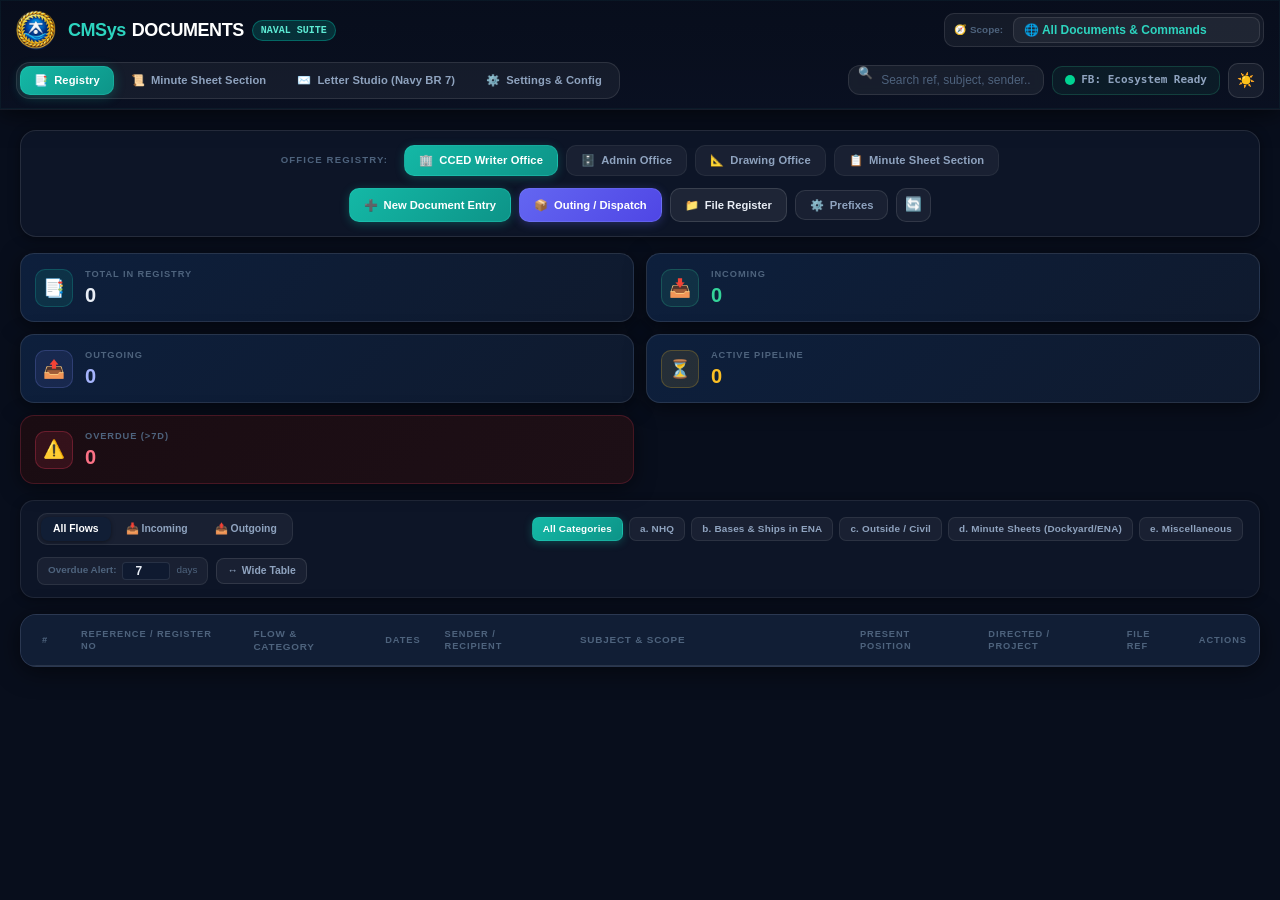
==== index.html @ c60fc9b5 "Initial commit: CMSys Documents - Advance Naval Document Management System" ====
﻿<!DOCTYPE html>
<html lang="en" class="h-full dark">
<head>
    <meta charset="UTF-8">
    <meta name="viewport" content="width=device-width, initial-scale=1.0">
    <title>CMSys Documents — Naval Document, Minute & Registry System</title>
    <!-- Tailwind CSS (Offline Static) -->
    <link rel="stylesheet" href="tailwind-static.css">
    <!-- Sinhala Fonts Suite -->
    <link rel="stylesheet" href="sinhala-fonts.css">
    <!-- Master Custom Styles -->
    <link rel="stylesheet" href="style.css">
    <link rel="icon" type="image/png" href="logo-crest.png">
    <style>
        /* Dark-mode flicker prevention */
        html.dark { background-color: #080e1c !important; color: #e8edf5 !important; }
    </style>
</head>
<body class="h-full font-sans antialiased flex flex-col" style="background-color:#080e1c;color:#e8edf5;">

    <!-- ========================================================================= -->
    <!-- TOP NAVIGATION BAR                                                        -->
    <!-- ========================================================================= -->
    <header class="glass-header sticky top-0 z-40 border-b border-slate-700/60 shadow-lg text-white">
        <div class="max-w-[99vw] mx-auto px-4 py-2.5 flex items-center justify-between gap-3 flex-wrap">
            
            <!-- Brand & Crest -->
            <div class="flex items-center gap-3">
                <img src="logo-crest.png" alt="Sri Lanka Navy" class="h-10 w-10 object-contain drop-shadow">
                <div>
                    <div class="flex items-center gap-2">
                        <h1 class="text-base sm:text-lg font-black tracking-tight flex items-center gap-1.5">
                            <span class="text-teal-400">CMSys</span> DOCUMENTS
                        </h1>
                        <span class="text-[10px] font-mono px-2 py-0.5 rounded-full bg-teal-500/20 text-teal-300 border border-teal-500/40 font-bold">
                            NAVAL SUITE
                        </span>
                    </div>
                    <p class="text-[11px] text-slate-300 hidden sm:block">
                        Registry • Naval Minute Sheets • Navy BR 7 Letter Studio
                    </p>
                </div>
            </div>

            <!-- Global Scope / Zone Selector -->
            <div style="display:flex;align-items:center;gap:4px;background:rgba(255,255,255,0.05);padding:3px;border-radius:10px;border:1px solid rgba(255,255,255,0.10)">
                <span style="font-size:0.62rem;font-weight:700;color:#4e637d;padding:0 6px;display:flex;align-items:center;gap:4px">
                    <span>🧭</span> Scope:
                </span>
                <select id="globalScopeSelect" onchange="onGlobalScopeChange(this.value)" class="bg-slate-900 text-teal-300 font-semibold px-2.5 py-1 rounded-lg border border-slate-700 outline-none text-xs cursor-pointer">
                    <option value="ALL">🌐 All Documents & Commands</option>
                    <option value="A-Zone">📍 A-Zone (Admin & Waterfront)</option>
                    <option value="BC-Zone">📍 BC-Zone (Residential & Facilities)</option>
                    <option value="D-Zone">📍 D-Zone (Technical & Industrial)</option>
                    <option value="Carpentry Shop">🛠️ Carpentry Workshop</option>
                    <option value="Welding Shop">⚡ Welding Workshop</option>
                    <option value="Masonry Shop">🧱 Masonry & Concrete</option>
                    <option value="Plumbing Shop">🚰 Plumbing & Water Supply</option>
                </select>
            </div>

            <!-- Main Navigation Section Tabs -->
            <nav style="display:flex;align-items:center;gap:3px;background:rgba(255,255,255,0.05);padding:3px;border-radius:14px;border:1px solid rgba(255,255,255,0.10)">
                <button type="button" onclick="switchMainTab('registry')" id="tabBtn-registry" class="nav-tab-btn active" style="padding:6px 14px;border-radius:10px;font-size:0.7rem;font-weight:700;display:flex;align-items:center;gap:6px;cursor:pointer;transition:all 200ms">
                    <span>📑</span> Registry
                </button>
                <button type="button" onclick="switchMainTab('minutesheet')" id="tabBtn-minutesheet" class="nav-tab-btn" style="padding:6px 14px;border-radius:10px;font-size:0.7rem;font-weight:600;color:#8fa3bf;display:flex;align-items:center;gap:6px;cursor:pointer;transition:all 200ms">
                    <span>📜</span> Minute Sheet Section
                </button>
                <button type="button" onclick="switchMainTab('letterstudio')" id="tabBtn-letterstudio" class="nav-tab-btn" style="padding:6px 14px;border-radius:10px;font-size:0.7rem;font-weight:600;color:#8fa3bf;display:flex;align-items:center;gap:6px;cursor:pointer;transition:all 200ms">
                    <span>✉️</span> Letter Studio (Navy BR 7)
                </button>
                <button type="button" onclick="switchMainTab('settings')" id="tabBtn-settings" class="nav-tab-btn" style="padding:6px 14px;border-radius:10px;font-size:0.7rem;font-weight:600;color:#8fa3bf;display:flex;align-items:center;gap:6px;cursor:pointer;transition:all 200ms">
                    <span>⚙️</span> Settings & Config
                </button>
            </nav>

            <!-- Utility Controls (Search, Overdue Badge, Theme Toggle, Firebase Status) -->
            <div class="flex items-center gap-2">
                <div class="relative hidden md:block">
                    <input type="text" id="globalSearchInput" oninput="onGlobalSearch(this.value)" placeholder="Search ref, subject, sender..." class="w-48 lg:w-60 px-3 py-1.5 pl-8 text-xs bg-slate-800/90 border border-slate-700 rounded-xl text-white placeholder-slate-400 focus:outline-none focus:border-teal-500">
                    <span class="absolute left-2.5 top-2 text-slate-400 text-xs">🔍</span>
                </div>

                <!-- Firebase Ecosystem Live Indicator -->
                <button type="button" onclick="openEcosystemModal()" id="fbClusterPill" style="display:flex;align-items:center;gap:6px;padding:5px 12px;border-radius:10px;font-size:0.65rem;font-family:ui-monospace,monospace;font-weight:700;cursor:pointer;border:1px solid rgba(52,211,153,0.20);background:rgba(52,211,153,0.06);color:#8fa3bf;transition:all 200ms" title="Click to view CMSys Ecosystem Firebase Cluster Status">
                    <span id="fbIndicatorDot" class="w-2.5 h-2.5 rounded-full bg-emerald-400 animate-pulse"></span>
                    <span id="fbIndicatorText" class="text-[11px] hidden sm:inline">FB: Ecosystem Ready</span>
                </button>

                <button type="button" onclick="toggleTheme()" style="padding:6px 8px;border-radius:10px;background:rgba(255,255,255,0.06);border:1px solid rgba(255,255,255,0.12);color:#8fa3bf;cursor:pointer;transition:all 200ms;font-size:0.9rem" title="Toggle Dark/Light Mode">
                    <span id="themeIcon">🌙</span>
                </button>
            </div>
        </div>
    </header>

    <!-- ========================================================================= -->
    <!-- MAIN CONTENT VIEW AREA                                                    -->
    <!-- ========================================================================= -->
    <main class="flex-1 overflow-y-auto p-3 sm:p-5 max-w-[99vw] mx-auto w-full" style="background:#080e1c">

        <!-- ===================================================================== -->
        <!-- 1. REGISTRY VIEW                                                      -->
        <!-- ===================================================================== -->
        <section id="view-registry" class="space-y-4" style="background:#080e1c">
            
            <!-- Registry Header with Office Tabs -->
            <div style="background:#0d1527;border-radius:16px;padding:14px 16px;border:1px solid rgba(255,255,255,0.10);box-shadow:0 2px 12px rgba(0,0,0,0.40);display:flex;flex-direction:column;gap:12px" class="md:flex-row md:items-center">
                <div class="flex items-center gap-2 flex-wrap">
                    <span style="font-size:0.6rem;font-weight:800;text-transform:uppercase;letter-spacing:0.12em;color:#4e637d;margin-right:8px">Office Registry:</span>
                    <button type="button" onclick="switchRegistryOffice('cced_writer')" id="officeTab-cced_writer" class="office-pill active" style="padding:6px 14px;border-radius:10px;font-size:0.7rem;font-weight:700;background:linear-gradient(135deg,#14b8a6,#0d9488);color:white;border:1px solid rgba(45,212,191,0.30);box-shadow:0 2px 10px rgba(20,184,166,0.28);display:flex;align-items:center;gap:6px;cursor:pointer;transition:all 200ms">
                        <span>🏢</span> CCED Writer Office
                    </button>
                    <button type="button" onclick="switchRegistryOffice('admin_office')" id="officeTab-admin_office" class="office-pill" style="padding:6px 14px;border-radius:10px;font-size:0.7rem;font-weight:600;background:rgba(255,255,255,0.05);color:#8fa3bf;border:1px solid rgba(255,255,255,0.08);display:flex;align-items:center;gap:6px;cursor:pointer;transition:all 200ms">
                        <span>🗄️</span> Admin Office
                    </button>
                    <button type="button" onclick="switchRegistryOffice('drawing_office')" id="officeTab-drawing_office" class="office-pill" style="padding:6px 14px;border-radius:10px;font-size:0.7rem;font-weight:600;background:rgba(255,255,255,0.05);color:#8fa3bf;border:1px solid rgba(255,255,255,0.08);display:flex;align-items:center;gap:6px;cursor:pointer;transition:all 200ms">
                        <span>📐</span> Drawing Office
                    </button>
                    <button type="button" onclick="switchRegistryOffice('minute_sheet')" id="officeTab-minute_sheet" class="office-pill" style="padding:6px 14px;border-radius:10px;font-size:0.7rem;font-weight:600;background:rgba(255,255,255,0.05);color:#8fa3bf;border:1px solid rgba(255,255,255,0.08);display:flex;align-items:center;gap:6px;cursor:pointer;transition:all 200ms">
                        <span>📋</span> Minute Sheet Section
                    </button>
                </div>

                <!-- Primary Action Buttons -->
                <div class="flex items-center gap-2 flex-wrap">
                    <button type="button" onclick="openNewDocumentModal()" style="padding:8px 14px;border-radius:10px;font-size:0.7rem;font-weight:700;background:linear-gradient(135deg,#14b8a6,#0d9488);color:white;border:1px solid rgba(45,212,191,0.30);box-shadow:0 2px 10px rgba(20,184,166,0.30);display:flex;align-items:center;gap:6px;cursor:pointer;transition:all 200ms ease" onmouseover="this.style.transform='translateY(-1px)';this.style.boxShadow='0 4px 16px rgba(20,184,166,0.45)'" onmouseout="this.style.transform='';this.style.boxShadow='0 2px 10px rgba(20,184,166,0.30)'"><span>➕</span> New Document Entry
                    </button>
                    <button type="button" onclick="openOutingModal()" style="padding:8px 14px;border-radius:10px;font-size:0.7rem;font-weight:700;background:linear-gradient(135deg,#6366f1,#4f46e5);color:white;border:1px solid rgba(129,140,248,0.30);box-shadow:0 2px 10px rgba(99,102,241,0.30);display:flex;align-items:center;gap:6px;cursor:pointer;transition:all 200ms ease"><span>📦</span> Outing / Dispatch
                    </button>
                    <button type="button" onclick="openFileRegisterModal()" style="padding:8px 14px;border-radius:10px;font-size:0.7rem;font-weight:700;background:rgba(255,255,255,0.07);color:#e8edf5;border:1px solid rgba(255,255,255,0.12);display:flex;align-items:center;gap:6px;cursor:pointer;transition:all 200ms ease"><span>📁</span> File Register
                    </button>
                    <button type="button" onclick="openPrefixSettingsModal()" style="padding:6px 14px;border-radius:10px;font-size:0.7rem;font-weight:600;background:rgba(255,255,255,0.05);color:#8fa3bf;border:1px solid rgba(255,255,255,0.10);display:flex;align-items:center;gap:6px;cursor:pointer;transition:all 200ms" title="Manage Outgoing Prefixes">
                        <span>⚙️</span> Prefixes
                    </button>
                    <button type="button" onclick="refreshRegistryData()" style="padding:6px 8px;border-radius:10px;background:rgba(255,255,255,0.05);border:1px solid rgba(255,255,255,0.10);color:#8fa3bf;cursor:pointer;transition:all 200ms;font-size:0.85rem" title="Refresh Registry">
                        <span>🔄</span>
                    </button>
                </div>
            </div>

            <!-- Registry Metric Cards -->
            <div class="grid grid-cols-2 sm:grid-cols-5 gap-3" style="margin-top:0">
                <div style="background:linear-gradient(135deg,#0d1f3c 0%,#0f1a2e 100%);border-radius:14px;padding:14px;border:1px solid rgba(255,255,255,0.10);box-shadow:0 4px 20px rgba(0,0,0,0.50);display:flex;align-items:center;gap:12px;transition:transform 200ms ease">
    <div style="width:38px;height:38px;border-radius:10px;background:rgba(20,184,166,0.12);border:1px solid rgba(20,184,166,0.25);display:flex;align-items:center;justify-content:center;font-size:1.1rem;flex-shrink:0">📑</div>
    <div>
        <p style="font-size:0.58rem;font-weight:800;color:#4e637d;text-transform:uppercase;letter-spacing:0.10em">Total in Registry</p>
        <p style="font-size:1.25rem;font-weight:900;color:#e8edf5;line-height:1.2;margin-top:1px" id="statTotalDocs">0</p>
    </div>
</div>

                <div style="background:linear-gradient(135deg,#0d1f3c 0%,#0f1a2e 100%);border-radius:14px;padding:14px;border:1px solid rgba(255,255,255,0.10);box-shadow:0 4px 20px rgba(0,0,0,0.50);display:flex;align-items:center;gap:12px">
    <div style="width:38px;height:38px;border-radius:10px;background:rgba(52,211,153,0.10);border:1px solid rgba(52,211,153,0.22);display:flex;align-items:center;justify-content:center;font-size:1.1rem;flex-shrink:0">📥</div>
    <div>
        <p style="font-size:0.58rem;font-weight:800;color:#4e637d;text-transform:uppercase;letter-spacing:0.10em">Incoming</p>
        <p style="font-size:1.25rem;font-weight:900;color:#34d399;line-height:1.2;margin-top:1px" id="statIncomingDocs">0</p>
    </div>
</div>

                <div style="background:linear-gradient(135deg,#0d1f3c 0%,#0f1a2e 100%);border-radius:14px;padding:14px;border:1px solid rgba(255,255,255,0.10);box-shadow:0 4px 20px rgba(0,0,0,0.50);display:flex;align-items:center;gap:12px">
    <div style="width:38px;height:38px;border-radius:10px;background:rgba(129,140,248,0.10);border:1px solid rgba(129,140,248,0.22);display:flex;align-items:center;justify-content:center;font-size:1.1rem;flex-shrink:0">📤</div>
    <div>
        <p style="font-size:0.58rem;font-weight:800;color:#4e637d;text-transform:uppercase;letter-spacing:0.10em">Outgoing</p>
        <p style="font-size:1.25rem;font-weight:900;color:#a5b4fc;line-height:1.2;margin-top:1px" id="statOutgoingDocs">0</p>
    </div>
</div>

                <div style="background:linear-gradient(135deg,#0d1f3c 0%,#0f1a2e 100%);border-radius:14px;padding:14px;border:1px solid rgba(255,255,255,0.10);box-shadow:0 4px 20px rgba(0,0,0,0.50);display:flex;align-items:center;gap:12px">
    <div style="width:38px;height:38px;border-radius:10px;background:rgba(251,191,36,0.10);border:1px solid rgba(251,191,36,0.22);display:flex;align-items:center;justify-content:center;font-size:1.1rem;flex-shrink:0">⏳</div>
    <div>
        <p style="font-size:0.58rem;font-weight:800;color:#4e637d;text-transform:uppercase;letter-spacing:0.10em">Active Pipeline</p>
        <p style="font-size:1.25rem;font-weight:900;color:#fbbf24;line-height:1.2;margin-top:1px" id="statActiveDocs">0</p>
    </div>
</div>

                <div onclick="toggleFilterOverdueOnly()" style="background:linear-gradient(135deg,#1a0c12 0%,#1d0f16 100%);border-radius:14px;padding:14px;border:1px solid rgba(244,63,94,0.20);box-shadow:0 4px 20px rgba(0,0,0,0.50);display:flex;align-items:center;justify-content:space-between;gap:12px;cursor:pointer;transition:all 200ms ease" onmouseover="this.style.borderColor='rgba(244,63,94,0.40)'" onmouseout="this.style.borderColor='rgba(244,63,94,0.20)'">
    <div style="display:flex;align-items:center;gap:12px">
        <div style="width:38px;height:38px;border-radius:10px;background:rgba(244,63,94,0.12);border:1px solid rgba(244,63,94,0.28);display:flex;align-items:center;justify-content:center;font-size:1.1rem;flex-shrink:0">⚠️</div>
        <div>
            <p style="font-size:0.58rem;font-weight:800;color:#4e637d;text-transform:uppercase;letter-spacing:0.10em">Overdue (&gt;<span id="statOverdueDaysBadge">7</span>d)</p>
            <p style="font-size:1.25rem;font-weight:900;color:#fb7185;line-height:1.2;margin-top:1px" id="statOverdueDocs">0</p>
        </div>
    </div>
    <span id="overdueActiveIndicator" class="hidden" style="font-size:0.6rem;font-weight:700;padding:2px 6px;border-radius:4px;background:rgba(244,63,94,0.20);color:#fb7185;border:1px solid rgba(244,63,94,0.35)">FILTERED</span>
</div>
            </div>

            <!-- Registry Filters & Category Sub-Bar -->
            <div style="background:#0d1527;border-radius:14px;padding:12px 16px;border:1px solid rgba(255,255,255,0.08);box-shadow:0 2px 10px rgba(0,0,0,0.35)">
                <div class="flex items-center justify-between flex-wrap gap-3">
                    <!-- Flow Tabs: ALL / INCOMING / OUTGOING -->
                    <div style="display:flex;align-items:center;gap:3px;background:rgba(255,255,255,0.05);padding:3px;border-radius:10px;border:1px solid rgba(255,255,255,0.08)">
                        <button type="button" onclick="setRegistryFlowFilter('ALL')" id="flowTab-ALL" class="flow-pill active" style="padding:4px 12px;border-radius:8px;font-size:0.65rem;font-weight:700;background:#111e35;color:#e8edf5;border:none;cursor:pointer;box-shadow:0 1px 4px rgba(0,0,0,0.40)">
                            All Flows
                        </button>
                        <button type="button" onclick="setRegistryFlowFilter('INCOMING')" id="flowTab-INCOMING" class="flow-pill" style="padding:4px 12px;border-radius:8px;font-size:0.65rem;font-weight:700;color:#4e637d;background:none;border:none;cursor:pointer;transition:color 150ms">
                            📥 Incoming
                        </button>
                        <button type="button" onclick="setRegistryFlowFilter('OUTGOING')" id="flowTab-OUTGOING" class="flow-pill" style="padding:4px 12px;border-radius:8px;font-size:0.65rem;font-weight:700;color:#4e637d;background:none;border:none;cursor:pointer;transition:color 150ms">
                            📤 Outgoing
                        </button>
                    </div>

                    <!-- Category Pills Container (Dynamic per Office) -->
                    <div id="officeCategoryPills" class="flex items-center gap-1.5 flex-wrap text-xs">
                        <!-- Populated dynamically -->
                    </div>

                    <!-- Right Controls: Overdue threshold, Wide Table Toggle -->
                    <div class="flex items-center gap-2">
                        <div style="display:flex;align-items:center;gap:6px;background:rgba(255,255,255,0.05);padding:4px 10px;border-radius:8px;border:1px solid rgba(255,255,255,0.08)">
                            <label style="font-size:0.62rem;font-weight:600;color:#4e637d">Overdue Alert:</label>
                            <input type="number" id="cfgOverdueDaysInput" value="7" min="1" max="90" onchange="changeOverdueThreshold(this.value)" class="w-12 text-center text-xs font-bold bg-white dark:bg-slate-900 rounded border border-slate-300 dark:border-slate-600 outline-none">
                            <span style="font-size:0.62rem;color:#4e637d">days</span>
                        </div>
                        <button type="button" onclick="toggleWideTableMode()" id="btnWideTable" style="padding:4px 10px;border-radius:8px;font-size:0.65rem;font-weight:700;background:rgba(255,255,255,0.05);border:1px solid rgba(255,255,255,0.10);color:#8fa3bf;cursor:pointer;display:flex;align-items:center;gap:4px;transition:all 150ms">
                            <span>↔️</span> Wide Table
                        </button>
                    </div>
                </div>
            </div>

            <!-- Registry Data Table Container -->
            <div id="registryTableContainer" style="background:#0d1527;border-radius:16px;border:1px solid rgba(255,255,255,0.10);overflow:hidden;box-shadow:0 4px 24px rgba(0,0,0,0.55)">
                <div class="overflow-x-auto">
                    <table class="w-full text-left text-xs border-collapse">
                        <thead style="background:#0f1a2e;border-bottom:1px solid rgba(255,255,255,0.10)">
                            <tr>
                                <th style="padding:8px 12px;width:48px;text-align:center;font-size:0.58rem;font-weight:800;letter-spacing:0.10em;text-transform:uppercase;color:#4e637d">#</th>
                                <th style="padding:8px 12px;font-size:0.58rem;font-weight:800;letter-spacing:0.10em;text-transform:uppercase;color:#4e637d">Reference / Register No</th>
                                <th class="p-3">Flow & Category</th>
                                <th style="padding:8px 12px;font-size:0.58rem;font-weight:800;letter-spacing:0.10em;text-transform:uppercase;color:#4e637d">Dates</th>
                                <th style="padding:8px 12px;font-size:0.58rem;font-weight:800;letter-spacing:0.10em;text-transform:uppercase;color:#4e637d">Sender / Recipient</th>
                                <th class="p-3 min-w-[280px]">Subject & Scope</th>
                                <th style="padding:8px 12px;font-size:0.58rem;font-weight:800;letter-spacing:0.10em;text-transform:uppercase;color:#4e637d">Present Position</th>
                                <th style="padding:8px 12px;font-size:0.58rem;font-weight:800;letter-spacing:0.10em;text-transform:uppercase;color:#4e637d">Directed / Project</th>
                                <th style="padding:8px 12px;font-size:0.58rem;font-weight:800;letter-spacing:0.10em;text-transform:uppercase;color:#4e637d">File Ref</th>
                                <th style="padding:8px 12px;font-size:0.58rem;font-weight:800;letter-spacing:0.10em;text-transform:uppercase;color:#4e637d" style="padding:8px 12px;font-size:0.58rem;font-weight:800;letter-spacing:0.10em;text-transform:uppercase;color:#4e637d;text-align:right">Actions</th>
                            </tr>
                        </thead>
                        <tbody id="registryTableBody" >
                            <!-- Populated dynamically via renderRegistryTable() -->
                        </tbody>
                    </table>
                </div>
                <div id="registryTableEmptyState" class="hidden p-10 text-center text-slate-400">
                    <span class="text-3xl block mb-2">📭</span>
                    <p class="font-bold">No documents matching current filters.</p>
                </div>
            </div>
        </section>

        <!-- ===================================================================== -->
        <!-- 2. MINUTE SHEET SECTION                                               -->
        <!-- ===================================================================== -->
        <section id="view-minutesheet" class="hidden space-y-4">
            
            <!-- Minute Sheet Section Header & Sub-Tabs -->
            <div class="bg-gradient-to-r from-teal-950 via-slate-900 to-slate-950 p-5 rounded-2xl text-white shadow-md border border-teal-900/40 flex flex-col sm:flex-row sm:items-center justify-between gap-4">
                <div class="space-y-1">
                    <div class="flex items-center gap-2">
                        <span class="text-2xl p-2 bg-teal-500/20 rounded-xl border border-teal-500/30">📜</span>
                        <div>
                            <h2 class="text-lg font-black tracking-tight text-white flex items-center gap-2">
                                NAVAL MINUTE SHEET STUDIO
                            </h2>
                            <p class="text-xs text-slate-300">
                                Draft official Naval Minute Sheets (Pic 1, 2, 3 Layout), manage templates, and prepare printing packages.
                            </p>
                        </div>
                    </div>
                </div>

                <!-- Sub-Tabs: Builder, Templates, Saved -->
                <div class="flex items-center gap-1.5 bg-slate-800/80 p-1 rounded-xl border border-slate-700 text-xs">
                    <button type="button" onclick="switchMinuteSubTab('builder')" id="msSubTab-builder" class="px-3 py-1.5 rounded-lg font-bold bg-teal-600 text-white shadow-xs transition-all">
                        ✏️ Builder Desk
                    </button>
                    <button type="button" onclick="switchMinuteSubTab('templates')" id="msSubTab-templates" class="px-3 py-1.5 rounded-lg font-medium text-slate-300 hover:text-white transition-all">
                        📋 Templates Inventory
                    </button>
                    <button type="button" onclick="switchMinuteSubTab('saved')" id="msSubTab-saved" class="px-3 py-1.5 rounded-lg font-medium text-slate-300 hover:text-white transition-all">
                        📂 Saved Minutes
                    </button>
                </div>
            </div>

            <!-- SUB-PANEL 1: MINUTE SHEET BUILDER DESK (Two Columns) -->
            <div id="msPanel-builder" class="grid grid-cols-1 lg:grid-cols-12 gap-5">
                
                <!-- Left: Drafting Controls & Input Fields -->
                <div class="lg:col-span-6 bg-white dark:bg-slate-900 p-5 rounded-2xl border border-slate-200 dark:border-slate-800 shadow-sm space-y-4 max-h-[88vh] overflow-y-auto">
                    
                    <!-- Language & Preset Quick Bar -->
                    <div class="flex items-center justify-between border-b border-slate-100 dark:border-slate-800 pb-3 flex-wrap gap-2">
                        <div class="flex items-center gap-1.5 bg-slate-100 dark:bg-slate-800 p-0.5 rounded-xl border border-slate-200 dark:border-slate-700 text-xs">
                            <button type="button" onclick="setMinuteLang('si')" id="btnMsLangSi" class="px-3 py-1 rounded-lg font-bold bg-teal-600 text-white shadow-xs transition-all">
                                🇱🇰 සිංහල
                            </button>
                            <button type="button" onclick="setMinuteLang('en')" id="btnMsLangEn" class="px-3 py-1 rounded-lg font-medium text-slate-600 dark:text-slate-400 transition-all">
                                🇬🇧 English
                            </button>
                        </div>

                        <!-- Autofill from Registry Job Minute -->
                        <div class="flex items-center gap-1.5">
                            <select id="msAutofillSelect" onchange="autoFillMinuteFromRegistry(this.value)" class="text-xs px-2.5 py-1 border border-slate-300 dark:border-slate-700 rounded-lg bg-slate-50 dark:bg-slate-800 text-slate-800 dark:text-slate-200 outline-none max-w-[220px]">
                                <option value="">⚡ Autofill from Registry Minute</option>
                            </select>
                            <button type="button" onclick="resetMinuteForm()" class="text-xs text-rose-600 dark:text-rose-400 hover:underline px-2 py-1 font-bold">
                                Clear
                            </button>
                        </div>
                    </div>

                    <!-- Central Minute Sequence & Underlined Originator Tag -->
                    <div class="p-3 bg-teal-50/60 dark:bg-teal-950/20 rounded-xl border border-teal-200 dark:border-teal-900/40 grid grid-cols-1 sm:grid-cols-2 gap-3 text-xs">
                        <div>
                            <div class="flex items-center justify-between mb-1">
                                <label class="font-bold text-teal-950 dark:text-teal-300 uppercase text-[10px]">Central Minute Sequence No</label>
                                <span class="text-[9px] text-teal-700 dark:text-teal-400 font-mono">e.g. M 01, M 02</span>
                            </div>
                            <input type="text" id="msInputMinuteSeq" oninput="updateMinutePreview()" value="M 01" placeholder="M 01" class="w-full px-2.5 py-1.5 bg-white dark:bg-slate-900 border border-slate-300 dark:border-slate-700 rounded-lg font-mono font-bold text-xs outline-none">
                        </div>
                        <div>
                            <div class="flex items-center justify-between mb-1">
                                <label class="font-bold text-teal-950 dark:text-teal-300 uppercase text-[10px]">Underlined Originator Tag</label>
                                <select id="msOriginatorTagPreset" onchange="applyOriginatorTagPreset(this.value)" class="text-[9px] px-1 py-0.5 border border-teal-300 dark:border-teal-700 rounded bg-white dark:bg-slate-800 outline-none">
                                    <option value="">-- Presets --</option>
                                    <option value="BY CCEO(E)">BY CCEO(E)</option>
                                    <option value="BY DNCE">BY DNCE</option>
                                    <option value="BY SEC">BY SEC</option>
                                    <option value="BY DNW">BY DNW</option>
                                    <option value="BY COMEN">BY COMEN</option>
                                </select>
                            </div>
                            <input type="text" id="msInputOriginatorTag" oninput="updateMinutePreview()" value="BY CCEO(E)" placeholder="BY CCEO(E)" class="w-full px-2.5 py-1.5 bg-white dark:bg-slate-900 border border-slate-300 dark:border-slate-700 rounded-lg font-bold uppercase text-xs outline-none">
                        </div>
                    </div>

                    <!-- Typographic Calibration Slider Controls -->
                    <div class="p-3 bg-slate-50 dark:bg-slate-800/60 rounded-xl border border-slate-200 dark:border-slate-700/80 space-y-3 text-xs">
                        <div class="flex items-center justify-between">
                            <span class="font-bold text-slate-700 dark:text-slate-300 uppercase text-[10px] flex items-center gap-1.5">
                                <span>📐</span> Typographic Calibration & Paper Binding Controls
                            </span>
                            <button type="button" onclick="autoShrinkMinuteToFit()" class="text-[10px] font-bold text-teal-700 dark:text-teal-300 bg-teal-100 dark:bg-teal-950/80 px-2 py-0.5 rounded border border-teal-300 dark:border-teal-700 hover:bg-teal-200 cursor-pointer flex items-center gap-1">
                                <span>⚡</span> Auto-Shrink to Fit Single Page
                            </button>
                        </div>

                        <div class="grid grid-cols-1 sm:grid-cols-2 gap-3">
                            <!-- Divider Width Slider (50% to 100% / dual-column) -->
                            <div>
                                <div class="flex items-center justify-between mb-1">
                                    <label class="text-[10px] font-bold text-slate-500 uppercase">Divider Width % (Left Addressee)</label>
                                    <span id="msDividerWidthBadge" class="text-[10px] font-mono font-bold text-teal-600 dark:text-teal-400">33%</span>
                                </div>
                                <input type="range" id="msDividerWidthSlider" min="25" max="60" value="33" oninput="onMinuteDividerWidthSlider(this.value)" class="cal-slider">
                            </div>

                            <!-- Right Margin Offset Slider (10mm to 35mm for punch hole & arch-lever binding) -->
                            <div>
                                <div class="flex items-center justify-between mb-1">
                                    <label class="text-[10px] font-bold text-slate-500 uppercase">Right Margin Offset (Hole Punch / Binding)</label>
                                    <span id="msRightMarginBadge" class="text-[10px] font-mono font-bold text-teal-600 dark:text-teal-400">20 mm</span>
                                </div>
                                <input type="range" id="msRightMarginSlider" min="10" max="35" value="20" oninput="onMinuteRightMarginSlider(this.value)" class="cal-slider">
                            </div>

                            <!-- Base Font Size Adjuster (8.5pt to 13pt) -->
                            <div>
                                <div class="flex items-center justify-between mb-1">
                                    <label class="text-[10px] font-bold text-slate-500 uppercase">Base Font Size (8.5pt - 13pt)</label>
                                    <span id="msFontSizeBadge" class="text-[10px] font-mono font-bold text-teal-600 dark:text-teal-400">11.0 pt</span>
                                </div>
                                <input type="range" id="msFontSizeSlider" min="8.5" max="13" step="0.5" value="11" oninput="onMinuteFontSizeSlider(this.value)" class="cal-slider">
                            </div>

                            <!-- Line Height Leading Adjustment (1.4 to 2.2) -->
                            <div>
                                <div class="flex items-center justify-between mb-1">
                                    <label class="text-[10px] font-bold text-slate-500 uppercase">Line Height Leading (1.4 - 2.2)</label>
                                    <span id="msLineHeightBadge" class="text-[10px] font-mono font-bold text-teal-600 dark:text-teal-400">1.65</span>
                                </div>
                                <input type="range" id="msLineHeightSlider" min="1.4" max="2.2" step="0.05" value="1.65" oninput="onMinuteLineHeightSlider(this.value)" class="cal-slider">
                            </div>
                        </div>

                        <div class="flex items-center gap-3 pt-1">
                            <div class="flex-1">
                                <label class="block text-[10px] font-bold text-slate-500 uppercase mb-0.5">Sinhala / Naval Serif Font</label>
                                <select id="msFontFamilySelect" onchange="setMinuteFont(this.value)" class="w-full px-2.5 py-1 bg-white dark:bg-slate-900 border border-slate-300 dark:border-slate-600 rounded-lg outline-none font-semibold text-xs">
                                    <option value="'Abhaya Libre', 'Noto Serif Sinhala', serif" selected>Abhaya Libre (Standard Naval Serif)</option>
                                    <option value="'Gemunu Libre', 'Noto Sans Sinhala', sans-serif">Gemunu Libre (Naval Sans)</option>
                                    <option value="'Noto Serif Sinhala', serif">Noto Serif Sinhala</option>
                                    <option value="'Noto Sans Sinhala', sans-serif">Noto Sans Sinhala</option>
                                    <option value="'Times New Roman', serif">Times New Roman</option>
                                </select>
                            </div>
                        </div>
                    </div>

                    <!-- Minute Reference & Date -->
                    <div class="grid grid-cols-1 sm:grid-cols-2 gap-3">
                        <div>
                            <div class="flex items-center justify-between mb-1">
                                <label class="block text-[11px] font-bold text-slate-700 dark:text-slate-300 uppercase">Minute Ref Number</label>
                                <button type="button" onclick="autoGenerateMinuteRef()" class="text-[10px] font-bold text-teal-600 dark:text-teal-400 hover:underline">
                                    ⚡ Generate Ref
                                </button>
                            </div>
                            <input type="text" id="msInputRefNo" oninput="updateMinutePreview()" placeholder="CCED/A/10/2216/26" class="w-full px-3 py-2 border border-slate-300 dark:border-slate-700 rounded-xl text-xs font-mono font-bold bg-slate-50 dark:bg-slate-800 text-slate-900 dark:text-white outline-none">
                        </div>
                        <div>
                            <label class="block text-[11px] font-bold text-slate-700 dark:text-slate-300 uppercase mb-1">Minute Date</label>
                            <input type="text" id="msInputDate" oninput="updateMinutePreview()" placeholder="2026 ඔක්තෝබර් මස 23" class="w-full px-3 py-2 border border-slate-300 dark:border-slate-700 rounded-xl text-xs bg-slate-50 dark:bg-slate-800 text-slate-900 dark:text-white outline-none">
                        </div>
                    </div>

                    <!-- Addressees (Left Column) -->
                    <div class="space-y-2 p-3 bg-amber-50/60 dark:bg-amber-950/20 rounded-xl border border-amber-200 dark:border-amber-900/40">
                        <div class="flex items-center justify-between">
                            <label class="text-[11px] font-bold text-amber-900 dark:text-amber-400 uppercase flex items-center gap-1.5">
                                <span>📌</span> Addressees (යොමුවන පාර්ශ්ව)
                            </label>
                            <button type="button" onclick="addMinuteAddresseeRow()" class="text-[10px] font-bold text-amber-800 dark:text-amber-300 bg-amber-100 dark:bg-amber-900/60 px-2 py-0.5 rounded border border-amber-300 dark:border-amber-700">
                                + Add Addressee
                            </button>
                        </div>
                        <div id="msAddresseesContainer" class="space-y-1.5">
                            <!-- Populated dynamically -->
                        </div>
                    </div>

                    <!-- Subject Line -->
                    <div>
                        <label class="block text-[11px] font-bold text-slate-700 dark:text-slate-300 uppercase mb-1">Subject / විෂයය <span class="text-rose-500">*</span></label>
                        <input type="text" id="msInputSubject" oninput="updateMinutePreview()" placeholder="ගොඩනැගිලි ප්‍රතිසංස්කරණ ඇස්තමේන්තුව සකස් කිරීම පිළිබඳව" class="w-full px-3 py-2 border border-slate-300 dark:border-slate-700 rounded-xl text-xs font-bold bg-slate-50 dark:bg-slate-800 text-slate-900 dark:text-white outline-none">
                    </div>

                    <!-- M-01 Originator Designation -->
                    <div class="space-y-1">
                        <div class="flex items-center justify-between">
                            <label class="text-[11px] font-bold text-rose-800 dark:text-rose-400 uppercase">M-01 Originator Designation (මඟින් යොමු කරන)</label>
                            <select id="msOriginatorSelect" onchange="applyMinuteOriginatorPreset(this.value)" class="text-[10px] px-2 py-0.5 border border-rose-300 dark:border-rose-700 rounded bg-white dark:bg-slate-800 text-slate-700 dark:text-slate-300 font-semibold outline-none">
                                <option value="">-- Choose from Settings --</option>
                            </select>
                        </div>
                        <input type="text" id="msInputOriginator" oninput="updateMinutePreview()" placeholder="කොට්ඨාස සිවිල් ඉංජිනේරු නිලධාරී (නැගෙනහිර) මඟින්" class="w-full px-3 py-2 border border-slate-300 dark:border-slate-700 rounded-xl text-xs bg-slate-50 dark:bg-slate-800 text-slate-900 dark:text-white outline-none">
                    </div>

                    <!-- Sinhala Naval Rank Transliteration Engine Widget -->
                    <div class="p-3 bg-indigo-50/60 dark:bg-indigo-950/20 rounded-xl border border-indigo-200 dark:border-indigo-900/40 space-y-2 text-xs">
                        <div class="flex items-center justify-between">
                            <span class="font-bold text-indigo-950 dark:text-indigo-300 uppercase text-[10px] flex items-center gap-1.5">
                                <span>⚓</span> Sinhala Naval Rank Transliteration Engine
                            </span>
                            <span class="text-[9px] text-indigo-600 dark:text-indigo-400 font-medium">SLN Official Designations</span>
                        </div>
                        <div class="grid grid-cols-1 sm:grid-cols-12 gap-2 items-center">
                            <div class="sm:col-span-5">
                                <select id="rankTransliterateSelect" onchange="onRankSelectChange(this.value)" class="w-full px-2 py-1 bg-white dark:bg-slate-900 border border-indigo-300 dark:border-indigo-700 rounded-lg text-xs font-semibold outline-none">
                                    <option value="">-- Quick Rank Lookup --</option>
                                    <option value="Commander (CE)">Commander (CE)</option>
                                    <option value="Lt Cdr (CE)">Lt Cdr (CE)</option>
                                    <option value="Lieutenant (CE)">Lieutenant (CE)</option>
                                    <option value="Sub Lieutenant (CE)">Sub Lieutenant (CE)</option>
                                    <option value="MCPO">MCPO</option>
                                    <option value="FCPO">FCPO</option>
                                    <option value="CPO">CPO</option>
                                    <option value="PO">PO</option>
                                    <option value="Leading">Leading Seaman</option>
                                    <option value="Able Seaman">Able Seaman (AB)</option>
                                    <option value="Ordinary Seaman">Ordinary Seaman (OD)</option>
                                </select>
                            </div>
                            <div class="sm:col-span-4">
                                <input type="text" id="rankSinhalaResult" readonly placeholder="සිංහල නිල නාමය..." class="w-full px-2 py-1 bg-white dark:bg-slate-900 border border-indigo-300 dark:border-indigo-700 rounded-lg text-xs font-bold text-indigo-950 dark:text-indigo-200 outline-none">
                            </div>
                            <div class="sm:col-span-3 flex items-center gap-1">
                                <button type="button" onclick="insertTransliteratedRankToPara()" class="flex-1 py-1 px-1.5 bg-indigo-600 hover:bg-indigo-700 text-white rounded text-[10px] font-bold cursor-pointer">
                                    + In Para
                                </button>
                                <button type="button" onclick="setTransliteratedRankToSign()" class="flex-1 py-1 px-1.5 bg-slate-700 hover:bg-slate-800 text-white rounded text-[10px] font-bold cursor-pointer">
                                    Set Sign
                                </button>
                            </div>
                        </div>
                    </div>

                    <!-- Paragraphs Dynamic Section -->
                    <div class="space-y-2 p-3 bg-slate-50 dark:bg-slate-800/40 rounded-xl border border-slate-200 dark:border-slate-700">
                        <div class="flex items-center justify-between flex-wrap gap-2">
                            <label class="text-[11px] font-bold text-slate-700 dark:text-slate-300 uppercase flex items-center gap-1.5">
                                <span>📝</span> Paragraphs Content (ඡේද අන්තර්ගතය)
                            </label>
                            <div class="flex items-center gap-1.5">
                                <!-- Sailor Search & Insert -->
                                <select id="msSailorInsertSelect" onchange="insertSailorIntoMinute(this.value)" class="text-[10px] px-2 py-0.5 border border-slate-300 dark:border-slate-600 rounded bg-white dark:bg-slate-900 text-slate-800 dark:text-slate-200 max-w-[160px] outline-none">
                                    <option value="">👤 Insert Sailor</option>
                                </select>
                                <button type="button" onclick="addMinuteParagraphRow()" class="text-[10px] font-bold text-teal-800 dark:text-teal-300 bg-teal-100 dark:bg-teal-900/60 px-2 py-0.5 rounded border border-teal-300 dark:border-teal-700">
                                    + Add Para
                                </button>
                            </div>
                        </div>
                        <div id="msParagraphsContainer" class="space-y-2">
                            <!-- Populated dynamically -->
                        </div>
                    </div>

                    <!-- Recommendation & Signatory Block -->
                    <div class="grid grid-cols-1 sm:grid-cols-2 gap-3">
                        <div>
                            <label class="block text-[11px] font-bold text-slate-700 dark:text-slate-300 uppercase mb-1">Final Recommendation / ඉදිරිපත් කිරීම</label>
                            <input type="text" id="msInputRecommendation" oninput="updateMinutePreview()" placeholder="ඉදිරි කටයුතු සඳහා කාරුණිකව ඉදිරිපත් කරමි." class="w-full px-3 py-2 border border-slate-300 dark:border-slate-700 rounded-xl text-xs bg-slate-50 dark:bg-slate-800 text-slate-900 dark:text-white outline-none">
                        </div>
                        <div>
                            <div class="flex items-center justify-between mb-1">
                                <label class="block text-[11px] font-bold text-slate-700 dark:text-slate-300 uppercase">Signatory Title</label>
                                <select id="msSignatorySelect" onchange="applyMinuteSignatoryPreset(this.value)" class="text-[10px] px-1.5 py-0.5 border border-slate-300 dark:border-slate-700 rounded bg-white dark:bg-slate-800 text-slate-700 dark:text-slate-300 outline-none">
                                    <option value="">-- Presets --</option>
                                </select>
                            </div>
                            <input type="text" id="msInputSignatory" oninput="updateMinutePreview()" placeholder="කොට්ඨාස සිවිල් ඉංජිනේරු නිලධාරී (නැගෙනහිර)" class="w-full px-3 py-2 border border-slate-300 dark:border-slate-700 rounded-xl text-xs bg-slate-50 dark:bg-slate-800 text-slate-900 dark:text-white outline-none">
                        </div>
                    </div>

                    <!-- Minute 02 (M-02) Endorsement Section Toggle -->
                    <div class="p-3 bg-blue-50/50 dark:bg-blue-950/20 rounded-xl border border-blue-200 dark:border-blue-900/40 space-y-3">
                        <label class="flex items-center justify-between cursor-pointer select-none">
                            <span class="text-xs font-bold text-blue-950 dark:text-blue-300 flex items-center gap-1.5">
                                <span>🔖</span> Minute 02 (M-02) Endorsement & Forwarding
                            </span>
                            <input type="checkbox" id="msToggleM02" onchange="toggleM02Section(this.checked)" class="w-4 h-4 text-blue-600 rounded">
                        </label>

                        <div id="msM02FieldsContainer" class="hidden space-y-3 pt-2 border-t border-blue-100 dark:border-blue-900/50">
                            <div class="grid grid-cols-1 sm:grid-cols-2 gap-3">
                                <div>
                                    <label class="block text-[10px] font-bold text-slate-600 dark:text-slate-400 uppercase mb-1">M-02 Addressee</label>
                                    <input type="text" id="msM02InputAddressee" oninput="updateMinutePreview()" placeholder="විධායක නිලධාරී - ශ්‍රීලංනෞ තිස්ස" class="w-full px-2.5 py-1.5 border border-slate-300 dark:border-slate-700 rounded-lg text-xs bg-white dark:bg-slate-900 outline-none">
                                </div>
                                <div>
                                    <label class="block text-[10px] font-bold text-slate-600 dark:text-slate-400 uppercase mb-1">M-02 Originator Designation</label>
                                    <input type="text" id="msM02InputOriginator" oninput="updateMinutePreview()" placeholder="කොට්ඨාස සිවිල් ඉංජිනේරු නිලධාරී (නැගෙනහිර) මඟින්" class="w-full px-2.5 py-1.5 border border-slate-300 dark:border-slate-700 rounded-lg text-xs bg-white dark:bg-slate-900 outline-none">
                                </div>
                            </div>
                            <div>
                                <div class="flex items-center justify-between mb-1">
                                    <label class="block text-[10px] font-bold text-slate-600 dark:text-slate-400 uppercase">M-02 Action Endorsement</label>
                                    <select id="msM02EndorsementPreset" onchange="applyM02EndorsementPhrase(this.value)" class="text-[10px] px-1.5 py-0.5 border border-slate-300 dark:border-slate-700 rounded bg-white dark:bg-slate-900 outline-none">
                                        <option value="">-- Quick Phrases --</option>
                                    </select>
                                </div>
                                <textarea id="msM02InputText" oninput="updateMinutePreview()" rows="2" placeholder="නිර්දේශ කර ඉදිරිපත් කරමි." class="w-full px-2.5 py-1.5 border border-slate-300 dark:border-slate-700 rounded-lg text-xs bg-white dark:bg-slate-900 outline-none"></textarea>
                            </div>
                            <div class="grid grid-cols-1 sm:grid-cols-2 gap-3">
                                <div>
                                    <label class="block text-[10px] font-bold text-slate-600 dark:text-slate-400 uppercase mb-1">M-02 Date</label>
                                    <input type="text" id="msM02InputDate" oninput="updateMinutePreview()" placeholder="2026 ඔක්තෝබර් මස 23" class="w-full px-2.5 py-1.5 border border-slate-300 dark:border-slate-700 rounded-lg text-xs bg-white dark:bg-slate-900 outline-none">
                                </div>
                                <div>
                                    <label class="block text-[10px] font-bold text-slate-600 dark:text-slate-400 uppercase mb-1">M-02 Signatory Title</label>
                                    <input type="text" id="msM02InputSignatory" oninput="updateMinutePreview()" placeholder="කොට්ඨාස සිවිල් ඉංජිනේරු නිලධාරී (නැගෙනහිර)" class="w-full px-2.5 py-1.5 border border-slate-300 dark:border-slate-700 rounded-lg text-xs bg-white dark:bg-slate-900 outline-none">
                                </div>
                            </div>
                        </div>
                    </div>

                    <!-- Action Buttons -->
                    <div class="pt-3 border-t border-slate-100 dark:border-slate-800 flex items-center justify-between gap-2 flex-wrap">
                        <button type="button" onclick="saveMinuteAsTemplatePrompt()" class="px-3.5 py-2 rounded-xl text-xs font-bold bg-slate-100 dark:bg-slate-800 hover:bg-slate-200 dark:hover:bg-slate-700 text-slate-700 dark:text-slate-300 transition-all cursor-pointer">
                            📋 Save as Template
                        </button>
                        <div class="flex items-center gap-2">
                            <button type="button" onclick="saveMinuteRecord()" class="px-4 py-2 rounded-xl text-xs font-bold bg-teal-600 hover:bg-teal-700 text-white shadow-xs transition-all cursor-pointer">
                                💾 Save Minute Record
                            </button>
                            <button type="button" onclick="openMinutePrintStudioModal()" class="px-4 py-2 rounded-xl text-xs font-bold bg-slate-900 hover:bg-slate-800 text-white shadow-xs transition-all cursor-pointer flex items-center gap-1.5">
                                🖨️ Print Studio / PDF
                            </button>
                        </div>
                    </div>
                </div>

                <!-- Right: Authentic Live A4 Paper Desk Preview -->
                <div class="lg:col-span-6 drafting-desk p-4 sm:p-6 rounded-2xl border border-slate-700 flex flex-col justify-between max-h-[88vh] overflow-hidden shadow-2xl">
                    <div class="flex items-center justify-between mb-2">
                        <span class="text-xs font-black text-slate-200 uppercase tracking-wider flex items-center gap-1.5">
                            <span>📄</span> Authentic A4 Naval Minute Paper View (210 × 297 mm)
                        </span>
                        <button type="button" onclick="openMinutePrintStudioModal()" class="text-xs font-bold text-teal-300 bg-slate-800/90 px-3 py-1 rounded-lg border border-teal-600/40 hover:bg-slate-700 flex items-center gap-1 cursor-pointer">
                            <span>🖨️</span> Print Setup Window
                        </button>
                    </div>

                    <!-- Scrollable Desk Canvas -->
                    <div class="flex-1 overflow-y-auto p-4 flex justify-center bg-slate-950/60 rounded-xl border border-slate-800">
                        <div id="minuteLivePaper" class="minute-sheet-paper w-full max-w-[680px] min-h-[960px] p-8 sm:p-10 text-black text-xs leading-relaxed relative">
                            <!-- Populated dynamically via updateMinutePreview() -->
                        </div>
                    </div>
                </div>
            </div>

            <!-- SUB-PANEL 2: TEMPLATE INVENTORY -->
            <div id="msPanel-templates" class="hidden space-y-4">
                <div class="bg-white dark:bg-slate-900 p-4 rounded-2xl border border-slate-200 dark:border-slate-800 flex items-center justify-between">
                    <div>
                        <h3 class="font-bold text-sm text-slate-800 dark:text-white">Minute Sheet Template Inventory</h3>
                        <p class="text-xs text-slate-400">Pre-formatted naval minute sheet structures for quick creation</p>
                    </div>
                    <button type="button" onclick="openNewMinuteTemplateModal()" class="px-3.5 py-1.5 rounded-xl text-xs font-bold bg-teal-600 text-white shadow-xs">
                        + New Template
                    </button>
                </div>
                <div id="msTemplatesGrid" class="grid grid-cols-1 md:grid-cols-2 lg:grid-cols-3 gap-4">
                    <!-- Populated dynamically -->
                </div>
            </div>

            <!-- SUB-PANEL 3: SAVED MINUTES REGISTER -->
            <div id="msPanel-saved" class="hidden space-y-4">
                <div class="bg-white dark:bg-slate-900 p-4 rounded-2xl border border-slate-200 dark:border-slate-800 flex items-center justify-between">
                    <div>
                        <h3 class="font-bold text-sm text-slate-800 dark:text-white">Saved Minute Sheet Records</h3>
                        <p class="text-xs text-slate-400">Minutes registered or drafted in the system</p>
                    </div>
                </div>
                <div id="msSavedTableContainer" class="bg-white dark:bg-slate-900 rounded-2xl border border-slate-200 dark:border-slate-800 overflow-hidden">
                    <table class="w-full text-left text-xs">
                        <thead class="bg-slate-100 dark:bg-slate-800 font-bold uppercase text-slate-500">
                            <tr>
                                <th class="p-3">Ref No</th>
                                <th class="p-3">Date</th>
                                <th class="p-3">Subject</th>
                                <th class="p-3">Addressees</th>
                                <th class="p-3">Status</th>
                                <th style="padding:8px 12px;font-size:0.58rem;font-weight:800;letter-spacing:0.10em;text-transform:uppercase;color:#4e637d" style="padding:8px 12px;font-size:0.58rem;font-weight:800;letter-spacing:0.10em;text-transform:uppercase;color:#4e637d;text-align:right">Actions</th>
                            </tr>
                        </thead>
                        <tbody id="msSavedTableBody" class="divide-y divide-slate-100 dark:divide-slate-800">
                            <!-- Populated dynamically -->
                        </tbody>
                    </table>
                </div>
            </div>
        </section>

        <!-- ===================================================================== -->
        <!-- 3. LETTER STUDIO (NAVY BR 7 CORRESPONDENCE)                            -->
        <!-- ===================================================================== -->
        <section id="view-letterstudio" class="hidden space-y-4">
            
            <!-- Letter Studio Header -->
            <div class="bg-gradient-to-r from-blue-950 via-slate-900 to-slate-950 p-5 rounded-2xl text-white shadow-md border border-blue-900/40 flex flex-col sm:flex-row sm:items-center justify-between gap-4">
                <div class="space-y-1">
                    <div class="flex items-center gap-2">
                        <span class="text-2xl p-2 bg-blue-500/20 rounded-xl border border-blue-500/30">✉️</span>
                        <div>
                            <h2 class="text-lg font-black tracking-tight text-white flex items-center gap-2">
                                NAVY BR 7 LETTER STUDIO
                            </h2>
                            <p class="text-xs text-slate-300">
                                Official Sri Lanka Navy Correspondence Builder conforming to Navy BR 7 standards, tone conventions & print window.
                            </p>
                        </div>
                    </div>
                </div>

                <!-- Sub-Tabs: Drafting Studio, Templates, Drafts Register -->
                <div class="flex items-center gap-1.5 bg-slate-800/80 p-1 rounded-xl border border-slate-700 text-xs">
                    <button type="button" onclick="switchLetterSubTab('drafting')" id="ltrSubTab-drafting" class="px-3 py-1.5 rounded-lg font-bold bg-blue-600 text-white shadow-xs transition-all">
                        ✍️ Letter Studio
                    </button>
                    <button type="button" onclick="switchLetterSubTab('templates')" id="ltrSubTab-templates" class="px-3 py-1.5 rounded-lg font-medium text-slate-300 hover:text-white transition-all">
                        📑 BR 7 Templates
                    </button>
                    <button type="button" onclick="switchLetterSubTab('drafts')" id="ltrSubTab-drafts" class="px-3 py-1.5 rounded-lg font-medium text-slate-300 hover:text-white transition-all">
                        📂 Drafts Register
                    </button>
                </div>
            </div>

            <!-- SUB-PANEL 1: LETTER DRAFTING STUDIO (Two Columns) -->
            <div id="ltrPanel-drafting" class="grid grid-cols-1 lg:grid-cols-12 gap-5">
                
                <!-- Left: BR 7 Correspondence Configuration -->
                <div class="lg:col-span-6 bg-white dark:bg-slate-900 p-5 rounded-2xl border border-slate-200 dark:border-slate-800 shadow-sm space-y-4 max-h-[88vh] overflow-y-auto">
                    
                    <!-- Security Classification & Precedence Banner -->
                    <div class="p-3 bg-slate-50 dark:bg-slate-800/60 rounded-xl border border-slate-200 dark:border-slate-700/80 space-y-2">
                        <div class="grid grid-cols-2 gap-3">
                            <div>
                                <label class="block text-[10px] font-bold text-slate-600 dark:text-slate-400 uppercase mb-1">Security Classification</label>
                                <select id="ltrInputSecurityClass" onchange="onLetterSecurityClassChange(this.value)" class="w-full px-2.5 py-1.5 bg-white dark:bg-slate-900 border border-slate-300 dark:border-slate-600 rounded-lg text-xs font-bold text-rose-700 dark:text-rose-400 outline-none">
                                    <option value="UNCLASSIFIED">UNCLASSIFIED</option>
                                    <option value="RESTRICTED" selected>RESTRICTED</option>
                                    <option value="CONFIDENTIAL">CONFIDENTIAL</option>
                                    <option value="SECRET">SECRET</option>
                                    <option value="TOP SECRET">TOP SECRET</option>
                                </select>
                            </div>
                            <div>
                                <label class="block text-[10px] font-bold text-slate-600 dark:text-slate-400 uppercase mb-1">Precedence / Priority</label>
                                <select id="ltrInputPrecedence" onchange="updateLetterPreview()" class="w-full px-2.5 py-1.5 bg-white dark:bg-slate-900 border border-slate-300 dark:border-slate-600 rounded-lg text-xs font-bold text-slate-800 dark:text-slate-200 outline-none">
                                    <option value="ROUTINE" selected>ROUTINE</option>
                                    <option value="PRIORITY">PRIORITY</option>
                                    <option value="IMMEDIATE">IMMEDIATE</option>
                                    <option value="FLASH">FLASH</option>
                                </select>
                            </div>
                        </div>

                        <!-- Secret / Top Secret Copy & Page Numbering Meta -->
                        <div id="ltrSecretMetaInputs" class="hidden pt-2 border-t border-slate-200 dark:border-slate-700 grid grid-cols-2 gap-3">
                            <div>
                                <label class="block text-[10px] font-bold text-rose-800 dark:text-rose-400 uppercase mb-1">Copy Number</label>
                                <input type="number" id="ltrInputCopyNo" value="1" min="1" oninput="updateLetterPreview()" class="w-full px-2 py-1 bg-white dark:bg-slate-900 border border-rose-300 dark:border-rose-700 rounded-lg text-xs font-mono font-bold">
                            </div>
                            <div>
                                <label class="block text-[10px] font-bold text-rose-800 dark:text-rose-400 uppercase mb-1">Total Copies</label>
                                <input type="number" id="ltrInputTotalCopies" value="5" min="1" oninput="updateLetterPreview()" class="w-full px-2 py-1 bg-white dark:bg-slate-900 border border-rose-300 dark:border-rose-700 rounded-lg text-xs font-mono font-bold">
                            </div>
                        </div>
                    </div>

                    <!-- Superscription: Outgoing Ref & Physical File Number -->
                    <div class="grid grid-cols-1 sm:grid-cols-2 gap-3">
                        <div>
                            <div class="flex items-center justify-between mb-1">
                                <label class="block text-[11px] font-bold text-slate-700 dark:text-slate-300 uppercase">My Ref / Official Letter Ref</label>
                                <button type="button" onclick="autoGenerateLetterRef()" class="text-[10px] font-bold text-blue-600 dark:text-blue-400 hover:underline">
                                    ⚡ Atomic Seq Ref
                                </button>
                            </div>
                            <input type="text" id="ltrInputRef" oninput="updateLetterPreview()" placeholder="CCED/NHQ/2026/0012" class="w-full px-3 py-2 border border-slate-300 dark:border-slate-700 rounded-xl text-xs font-mono font-bold bg-slate-50 dark:bg-slate-800 text-slate-900 dark:text-white outline-none">
                        </div>
                        <div>
                            <div class="flex items-center justify-between mb-1">
                                <label class="block text-[11px] font-bold text-slate-700 dark:text-slate-300 uppercase">Physical File Number</label>
                                <button type="button" onclick="openFileRegisterModal()" class="text-[10px] font-bold text-slate-500 hover:underline">
                                    📁 Browse Files
                                </button>
                            </div>
                            <input type="text" id="ltrInputFileNo" oninput="updateLetterPreview()" placeholder="CE/01/01" class="w-full px-3 py-2 border border-slate-300 dark:border-slate-700 rounded-xl text-xs font-mono bg-slate-50 dark:bg-slate-800 text-slate-900 dark:text-white outline-none">
                        </div>
                    </div>

                    <!-- Originator Letterhead & Date (Abbreviated vs Expanded) -->
                    <div class="grid grid-cols-1 sm:grid-cols-3 gap-3">
                        <div class="sm:col-span-2">
                            <label class="block text-[10px] font-bold text-slate-600 dark:text-slate-400 uppercase mb-1">Originator Letterhead Office & Base</label>
                            <input type="text" id="ltrInputOffice" oninput="updateLetterPreview()" value="COMMAND CIVIL ENGINEERING DEPARTMENT (EAST)" class="w-full px-2.5 py-1.5 border border-slate-300 dark:border-slate-700 rounded-lg text-xs font-bold bg-slate-50 dark:bg-slate-800 text-slate-900 dark:text-white outline-none">
                            <input type="text" id="ltrInputStation" oninput="updateLetterPreview()" value="SLN DOCKYARD, TRINCOMALEE" class="w-full mt-1 px-2.5 py-1.5 border border-slate-300 dark:border-slate-700 rounded-lg text-xs bg-slate-50 dark:bg-slate-800 text-slate-700 dark:text-slate-300 outline-none">
                        </div>
                        <div>
                            <div class="flex items-center justify-between mb-1">
                                <label class="block text-[10px] font-bold text-slate-600 dark:text-slate-400 uppercase">Letter Date</label>
                                <div class="flex items-center gap-1 text-[9px]">
                                    <button type="button" onclick="setLetterDateFormat('internal')" class="px-1.5 py-0.5 rounded bg-slate-200 dark:bg-slate-700 font-bold" title="DD Mon YY">Int</button>
                                    <button type="button" onclick="setLetterDateFormat('external')" class="px-1.5 py-0.5 rounded bg-slate-200 dark:bg-slate-700 font-bold" title="DDth Month YYYY">Ext</button>
                                </div>
                            </div>
                            <input type="text" id="ltrInputDate" oninput="updateLetterPreview()" class="w-full px-2.5 py-1.5 border border-slate-300 dark:border-slate-700 rounded-lg text-xs font-semibold bg-slate-50 dark:bg-slate-800 text-slate-900 dark:text-white outline-none">
                            <input type="text" id="ltrInputTel" oninput="updateLetterPreview()" value="026-2222384 / Ext 3144" placeholder="Tel/Ext" class="w-full mt-1 px-2.5 py-1.5 border border-slate-300 dark:border-slate-700 rounded-lg text-[11px] font-mono bg-slate-50 dark:bg-slate-800 text-slate-500 outline-none">
                        </div>
                    </div>

                    <!-- Addressee Matrix: Functional Appointment, Channel, Attention -->
                    <div class="space-y-2 p-3 bg-blue-50/50 dark:bg-blue-950/20 rounded-xl border border-blue-200 dark:border-blue-900/40">
                        <div>
                            <div class="flex items-center justify-between mb-1">
                                <label class="text-[11px] font-bold text-blue-950 dark:text-blue-300 uppercase">To: (Functional Appointment - No Personal Names)</label>
                                <select id="ltrAddresseePresetSelect" onchange="applyLetterAddresseePreset(this.value)" class="text-[10px] px-2 py-0.5 border border-blue-300 dark:border-blue-700 rounded bg-white dark:bg-slate-800 text-slate-700 dark:text-slate-300 outline-none font-semibold">
                                    <option value="">-- Standard Naval Appointments --</option>
                                </select>
                            </div>
                            <textarea id="ltrInputAddresseeTo" oninput="updateLetterPreview()" rows="2" placeholder="The Commander of the Navy&#10;Naval Headquarters, Colombo 01" class="w-full px-2.5 py-1.5 border border-slate-300 dark:border-slate-700 rounded-lg text-xs bg-white dark:bg-slate-900 text-slate-900 dark:text-white outline-none font-medium"></textarea>
                        </div>
                        <div class="grid grid-cols-1 sm:grid-cols-2 gap-2">
                            <div>
                                <label class="block text-[10px] font-bold text-slate-600 dark:text-slate-400 uppercase mb-0.5">Through Channel (e.g. Through: The Commander Eastern Naval Area)</label>
                                <input type="text" id="ltrInputChannelThrough" oninput="updateLetterPreview()" placeholder="Through: The Commander Eastern Naval Area" class="w-full px-2.5 py-1.5 border border-slate-300 dark:border-slate-700 rounded-lg text-xs bg-white dark:bg-slate-900 text-slate-900 dark:text-white outline-none">
                            </div>
                            <div>
                                <label class="block text-[10px] font-bold text-slate-600 dark:text-slate-400 uppercase mb-0.5">Attention Staff Officer Line (Optional)</label>
                                <input type="text" id="ltrInputAttention" oninput="updateLetterPreview()" placeholder="Attention: Staff Officer Civil Engineering (East)" class="w-full px-2.5 py-1.5 border border-slate-300 dark:border-slate-700 rounded-lg text-xs bg-white dark:bg-slate-900 text-slate-900 dark:text-white outline-none">
                            </div>
                        </div>
                    </div>

                    <!-- Subject Line with Alignment Switcher -->
                    <div>
                        <div class="flex items-center justify-between mb-1">
                            <label class="block text-[11px] font-bold text-slate-700 dark:text-slate-300 uppercase">Subject Heading (Block Capitals, Bold, Underlined) <span class="text-rose-500">*</span></label>
                            <div class="flex items-center gap-1 text-[10px]">
                                <button type="button" onclick="setSubjectAlignment('left')" id="btnSubjAlignLeft" class="px-2 py-0.5 rounded bg-blue-600 text-white font-bold">Left</button>
                                <button type="button" onclick="setSubjectAlignment('center')" id="btnSubjAlignCenter" class="px-2 py-0.5 rounded bg-slate-200 dark:bg-slate-700 text-slate-700 dark:text-slate-300 font-medium">Center</button>
                            </div>
                        </div>
                        <input type="text" id="ltrInputSubject" oninput="updateLetterPreview()" placeholder="RECONSTRUCTION AND WATER SUPPLY UPGRADE AT WARDROOM - SLNS TISSA" class="w-full px-3 py-2 border border-slate-300 dark:border-slate-700 rounded-xl text-xs font-bold uppercase bg-slate-50 dark:bg-slate-800 text-slate-900 dark:text-white outline-none">
                    </div>

                    <!-- References Block (References: A. ... B. ...) -->
                    <div class="space-y-1.5 p-3 bg-slate-50 dark:bg-slate-800/40 rounded-xl border border-slate-200 dark:border-slate-700">
                        <div class="flex items-center justify-between">
                            <label class="text-[11px] font-bold text-slate-700 dark:text-slate-300 uppercase flex items-center gap-1.5">
                                <span>📑</span> References Block (Chronological with Authority Prefix)
                            </label>
                            <div class="flex items-center gap-1.5">
                                <button type="button" onclick="sortLetterReferencesChronological()" class="text-[10px] font-bold text-slate-600 dark:text-slate-300 bg-slate-200 dark:bg-slate-700 px-2 py-0.5 rounded">
                                    Sort Oldest First
                                </button>
                                <button type="button" onclick="addLetterReferenceRow()" class="text-[10px] font-bold text-blue-700 dark:text-blue-300 bg-blue-100 dark:bg-blue-900/60 px-2 py-0.5 rounded border border-blue-300 dark:border-blue-700">
                                    + Add Ref
                                </button>
                            </div>
                        </div>
                        <div id="ltrReferencesContainer" class="space-y-1">
                            <!-- Populated dynamically -->
                        </div>
                    </div>

                    <!-- Navy BR 7 Salutation & Tone Switcher (4 Modes) -->
                    <div class="p-3 bg-amber-50/70 dark:bg-amber-950/20 rounded-xl border border-amber-200 dark:border-amber-900/40 space-y-2">
                        <div class="flex items-center justify-between">
                            <label class="text-[11px] font-bold text-amber-950 dark:text-amber-400 uppercase flex items-center gap-1.5">
                                <span>🎖️</span> Naval Correspondence BR 7 Tone Switcher
                            </label>
                            <span class="text-[10px] text-amber-800 dark:text-amber-300">Auto-injects Naval Opening & Complimentary Close</span>
                        </div>
                        <div class="grid grid-cols-2 sm:grid-cols-4 gap-1.5 text-xs">
                            <button type="button" onclick="setLetterTone('junior_to_senior')" id="toneBtn-junior_to_senior" class="tone-btn active px-2 py-1.5 rounded-lg font-bold bg-amber-600 text-white text-center transition-all">
                                👑 Junior to Senior
                            </button>
                            <button type="button" onclick="setLetterTone('senior_to_junior')" id="toneBtn-senior_to_junior" class="tone-btn px-2 py-1.5 rounded-lg font-medium bg-white dark:bg-slate-800 text-slate-700 dark:text-slate-300 border border-slate-200 dark:border-slate-700 text-center transition-all">
                                ⚡ Senior to Junior
                            </button>
                            <button type="button" onclick="setLetterTone('equal_to_equal')" id="toneBtn-equal_to_equal" class="tone-btn px-2 py-1.5 rounded-lg font-medium bg-white dark:bg-slate-800 text-slate-700 dark:text-slate-300 border border-slate-200 dark:border-slate-700 text-center transition-all">
                                🤝 Equal to Equal
                            </button>
                            <button type="button" onclick="setLetterTone('do_letter')" id="toneBtn-do_letter" class="tone-btn px-2 py-1.5 rounded-lg font-medium bg-white dark:bg-slate-800 text-slate-700 dark:text-slate-300 border border-slate-200 dark:border-slate-700 text-center transition-all">
                                ✉️ DO Letter
                            </button>
                        </div>
                        <div class="grid grid-cols-1 sm:grid-cols-2 gap-2 text-xs">
                            <div>
                                <label class="block text-[10px] font-bold text-slate-600 dark:text-slate-400 uppercase">Salutation</label>
                                <input type="text" id="ltrInputSalutation" oninput="updateLetterPreview()" value="Sir," class="w-full px-2 py-1 bg-white dark:bg-slate-900 border border-slate-300 dark:border-slate-600 rounded-lg outline-none font-semibold">
                            </div>
                            <div>
                                <label class="block text-[10px] font-bold text-slate-600 dark:text-slate-400 uppercase">Complimentary Close (Omitted for Senior to Junior)</label>
                                <input type="text" id="ltrInputCompClose" oninput="updateLetterPreview()" value="I remain, Sir, Your obedient Servant," class="w-full px-2 py-1 bg-white dark:bg-slate-900 border border-slate-300 dark:border-slate-600 rounded-lg outline-none font-semibold">
                            </div>
                        </div>
                    </div>

                    <!-- Hierarchical Paragraph Renderer (1., (a) skipping (i)&(o), (1), (i)) -->
                    <div class="space-y-2 p-3 bg-slate-50 dark:bg-slate-800/40 rounded-xl border border-slate-200 dark:border-slate-700">
                        <div class="flex items-center justify-between flex-wrap gap-2">
                            <div>
                                <label class="text-[11px] font-bold text-slate-700 dark:text-slate-300 uppercase flex items-center gap-1.5">
                                    <span>📝</span> Hierarchical Paragraphs (1., (a), (1), (i))
                                </label>
                                <span class="text-[10px] text-slate-500">Auto-renumbers hierarchy; single main para stays unnumbered; skips (i) & (o) in sub-paras</span>
                            </div>
                            <div class="flex items-center gap-1">
                                <button type="button" onclick="addLetterParagraphRow(1)" class="text-[10px] font-bold text-blue-700 dark:text-blue-300 bg-blue-100 dark:bg-blue-900/60 px-2 py-0.5 rounded border border-blue-300 dark:border-blue-700">
                                    + Add Main Para
                                </button>
                            </div>
                        </div>
                        <div id="ltrParagraphsContainer" class="space-y-2">
                            <!-- Populated dynamically with indent/outdent & sub-para controls -->
                        </div>
                    </div>

                    <!-- Subscription & Signature Block (Placed Right 5 Lines Below Text) -->
                    <div class="p-3 bg-slate-50 dark:bg-slate-800/40 rounded-xl border border-slate-200 dark:border-slate-700 space-y-2">
                        <div class="flex items-center justify-between">
                            <label class="text-[11px] font-bold text-slate-700 dark:text-slate-300 uppercase">Subscription & Signature Block</label>
                            <div class="flex items-center gap-3">
                                <label class="flex items-center gap-1 text-[11px] font-semibold text-slate-600 dark:text-slate-400 cursor-pointer">
                                    <input type="checkbox" id="ltrInputSdCheckbox" checked onchange="updateLetterPreview()" class="rounded">
                                    <span>Include "sd/-"</span>
                                </label>
                                <label class="flex items-center gap-1 text-[11px] font-semibold text-slate-600 dark:text-slate-400 cursor-pointer">
                                    <input type="checkbox" id="ltrInputIncludeSLN" onchange="updateLetterPreview()" class="rounded">
                                    <span>External Letter (Include "SLN")</span>
                                </label>
                            </div>
                        </div>
                        <div class="grid grid-cols-1 sm:grid-cols-4 gap-2 text-xs">
                            <div>
                                <label class="block text-[10px] font-bold text-slate-500 uppercase">Name (BLOCK CAPITALS)</label>
                                <input type="text" id="ltrInputSignName" oninput="updateLetterPreview()" value="K A KAHANDAWA" class="w-full px-2 py-1 bg-white dark:bg-slate-900 border border-slate-300 dark:border-slate-600 rounded-lg outline-none font-bold uppercase">
                            </div>
                            <div>
                                <label class="block text-[10px] font-bold text-slate-500 uppercase">Post-Nominals</label>
                                <input type="text" id="ltrInputPostNominals" oninput="updateLetterPreview()" value="psc, CEng" placeholder="e.g. psc, CEng" class="w-full px-2 py-1 bg-white dark:bg-slate-900 border border-slate-300 dark:border-slate-600 rounded-lg outline-none">
                            </div>
                            <div>
                                <label class="block text-[10px] font-bold text-slate-500 uppercase">Substantive Rank & Branch</label>
                                <div class="grid grid-cols-2 gap-1">
                                    <input type="text" id="ltrInputSignRank" oninput="updateLetterPreview()" value="Commander" placeholder="Rank" class="w-full px-2 py-1 bg-white dark:bg-slate-900 border border-slate-300 dark:border-slate-600 rounded-lg outline-none font-semibold">
                                    <input type="text" id="ltrInputSignBranch" oninput="updateLetterPreview()" value="(CE)" placeholder="Branch" class="w-full px-2 py-1 bg-white dark:bg-slate-900 border border-slate-300 dark:border-slate-600 rounded-lg outline-none font-semibold">
                                </div>
                            </div>
                            <div>
                                <label class="block text-[10px] font-bold text-slate-500 uppercase">Appointment / Designation</label>
                                <input type="text" id="ltrInputSignAppointment" oninput="updateLetterPreview()" value="Command Civil Engineering Officer (East)" placeholder="Appointment" class="w-full px-2 py-1 bg-white dark:bg-slate-900 border border-slate-300 dark:border-slate-600 rounded-lg outline-none">
                            </div>
                        </div>
                    </div>

                    <!-- Enclosures & Distribution List (Auto-switch to "See Distribution" if > 4) -->
                    <div class="grid grid-cols-1 sm:grid-cols-2 gap-3">
                        <div class="p-3 bg-slate-50 dark:bg-slate-800/40 rounded-xl border border-slate-200 dark:border-slate-700 space-y-1.5">
                            <div class="flex items-center justify-between">
                                <label class="text-[11px] font-bold text-slate-700 dark:text-slate-300 uppercase">Enclosures & Annexes</label>
                                <button type="button" onclick="addLetterEnclosureRow()" class="text-[10px] font-bold text-slate-600 dark:text-slate-300 bg-slate-200 dark:bg-slate-700 px-1.5 py-0.5 rounded">
                                    + Add
                                </button>
                            </div>
                            <div id="ltrEnclosuresContainer" class="space-y-1 text-xs">
                                <!-- Populated dynamically -->
                            </div>
                        </div>

                        <div class="p-3 bg-slate-50 dark:bg-slate-800/40 rounded-xl border border-slate-200 dark:border-slate-700 space-y-1.5">
                            <div class="flex items-center justify-between">
                                <div class="flex items-center gap-1.5">
                                    <label class="text-[11px] font-bold text-slate-700 dark:text-slate-300 uppercase">Distribution / Copy To</label>
                                    <span id="ltrDistCountBadge" class="text-[9px] px-1.5 py-0.2 rounded bg-slate-200 dark:bg-slate-700 font-bold">0</span>
                                </div>
                                <button type="button" onclick="addLetterCopyToRow()" class="text-[10px] font-bold text-slate-600 dark:text-slate-300 bg-slate-200 dark:bg-slate-700 px-1.5 py-0.5 rounded">
                                    + Add
                                </button>
                            </div>
                            <div id="ltrCopyToContainer" class="space-y-1 text-xs">
                                <!-- Populated dynamically -->
                            </div>
                        </div>
                    </div>

                    <!-- Bottom Action Buttons -->
                    <div class="pt-3 border-t border-slate-100 dark:border-slate-800 flex items-center justify-between gap-2 flex-wrap">
                        <button type="button" onclick="saveLetterAsTemplatePrompt()" class="px-3.5 py-2 rounded-xl text-xs font-bold bg-slate-100 dark:bg-slate-800 hover:bg-slate-200 dark:hover:bg-slate-700 text-slate-700 dark:text-slate-300 transition-all cursor-pointer">
                            📋 Save as Template
                        </button>
                        <div class="flex items-center gap-2">
                            <button type="button" onclick="saveLetterDraft()" class="px-3.5 py-2 rounded-xl text-xs font-bold bg-slate-800 hover:bg-slate-700 text-white shadow-xs transition-all cursor-pointer">
                                💾 Save Draft
                            </button>
                            <button type="button" onclick="registerLetterInOutgoingRegistry()" class="px-3.5 py-2 rounded-xl text-xs font-bold bg-emerald-600 hover:bg-emerald-700 text-white shadow-xs transition-all cursor-pointer flex items-center gap-1">
                                <span>📤</span> Register Outgoing
                            </button>
                            <button type="button" onclick="openLetterPrintStudioModal()" class="px-4 py-2 rounded-xl text-xs font-bold bg-blue-700 hover:bg-blue-600 text-white shadow-xs transition-all cursor-pointer flex items-center gap-1.5">
                                🖨️ Print Studio / PDF
                            </button>
                        </div>
                    </div>
                </div>

                <!-- Right: Authentic Navy BR 7 Live A4 Paper Desk Preview -->
                <div class="lg:col-span-6 drafting-desk p-4 sm:p-6 rounded-2xl border border-slate-700 flex flex-col justify-between max-h-[88vh] overflow-hidden shadow-2xl">
                    <div class="flex items-center justify-between mb-2">
                        <span class="text-xs font-black text-slate-200 uppercase tracking-wider flex items-center gap-1.5">
                            <span>📄</span> Navy BR 7 Official Letter View (A4 210 × 297 mm)
                        </span>
                        <button type="button" onclick="openLetterPrintStudioModal()" class="text-xs font-bold text-blue-300 bg-slate-800/90 px-3 py-1 rounded-lg border border-blue-600/40 hover:bg-slate-700 flex items-center gap-1 cursor-pointer">
                            <span>🖨️</span> Print Setup Window
                        </button>
                    </div>

                    <!-- Scrollable Desk Canvas -->
                    <div class="flex-1 overflow-y-auto p-4 flex justify-center bg-slate-950/60 rounded-xl border border-slate-800">
                        <div id="letterLivePaper" class="br7-letter-paper w-full max-w-[680px] min-h-[960px] p-8 sm:p-10 text-black text-xs leading-relaxed relative">
                            <!-- Populated dynamically via updateLetterPreview() -->
                        </div>
                    </div>
                </div>
            </div>

            <!-- SUB-PANEL 2: BR 7 TEMPLATES INVENTORY -->
            <div id="ltrPanel-templates" class="hidden space-y-4">
                <div class="bg-white dark:bg-slate-900 p-4 rounded-2xl border border-slate-200 dark:border-slate-800 flex items-center justify-between">
                    <div>
                        <h3 class="font-bold text-sm text-slate-800 dark:text-white">Navy BR 7 Letter Template Inventory</h3>
                        <p class="text-xs text-slate-400">Standard naval correspondence templates ready for drafting</p>
                    </div>
                </div>
                <div id="ltrTemplatesGrid" class="grid grid-cols-1 md:grid-cols-2 lg:grid-cols-3 gap-4">
                    <!-- Populated dynamically -->
                </div>
            </div>

            <!-- SUB-PANEL 3: DRAFTS REGISTER -->
            <div id="ltrPanel-drafts" class="hidden space-y-4">
                <div class="bg-white dark:bg-slate-900 p-4 rounded-2xl border border-slate-200 dark:border-slate-800 flex items-center justify-between">
                    <div>
                        <h3 class="font-bold text-sm text-slate-800 dark:text-white">Saved Naval Letters</h3>
                        <p class="text-xs text-slate-400">Letters drafted or registered from Letter Studio</p>
                    </div>
                </div>
                <div class="bg-white dark:bg-slate-900 rounded-2xl border border-slate-200 dark:border-slate-800 overflow-hidden">
                    <table class="w-full text-left text-xs">
                        <thead class="bg-slate-100 dark:bg-slate-800 font-bold uppercase text-slate-500">
                            <tr>
                                <th class="p-3">Letter Ref</th>
                                <th class="p-3">Date</th>
                                <th class="p-3">Addressee To</th>
                                <th class="p-3">Subject</th>
                                <th class="p-3">Class & Precedence</th>
                                <th class="p-3">Registry Status</th>
                                <th style="padding:8px 12px;font-size:0.58rem;font-weight:800;letter-spacing:0.10em;text-transform:uppercase;color:#4e637d" style="padding:8px 12px;font-size:0.58rem;font-weight:800;letter-spacing:0.10em;text-transform:uppercase;color:#4e637d;text-align:right">Actions</th>
                            </tr>
                        </thead>
                        <tbody id="ltrDraftsTableBody" class="divide-y divide-slate-100 dark:divide-slate-800">
                            <!-- Populated dynamically -->
                        </tbody>
                    </table>
                </div>
            </div>
        </section>

        <!-- ===================================================================== -->
        <!-- 4. SETTINGS & CONFIGURATION HUB                                       -->
        <!-- ===================================================================== -->
        <section id="view-settings" class="hidden space-y-4">
            
            <div class="bg-white dark:bg-slate-900 rounded-2xl p-5 shadow-sm border border-slate-200 dark:border-slate-800 space-y-5">
                <div class="border-b border-slate-200 dark:border-slate-800 pb-3 flex items-center justify-between flex-wrap gap-2">
                    <div>
                        <h2 class="text-lg font-black tracking-tight text-slate-800 dark:text-white flex items-center gap-2">
                            <span>⚙️</span> CMSYS DOCUMENTS CONFIGURATION HUB
                        </h2>
                        <p class="text-xs text-slate-500">Manage Minute Sheet designations, Navy BR 7 correspondence tone presets, outgoing prefixes & file index.</p>
                    </div>

                    <!-- Settings Tabs -->
                    <div style="display:flex;align-items:center;gap:3px;background:rgba(255,255,255,0.05);padding:3px;border-radius:10px;border:1px solid rgba(255,255,255,0.08)">
                        <button type="button" onclick="switchSettingsTab('ms_config')" id="setTab-ms_config" class="settings-pill active px-3 py-1.5 rounded-lg font-bold bg-white dark:bg-slate-700 text-teal-700 dark:text-teal-400 shadow-2xs">
                            📜 Minute Config
                        </button>
                        <button type="button" onclick="switchSettingsTab('ltr_config')" id="setTab-ltr_config" class="settings-pill px-3 py-1.5 rounded-lg font-bold text-slate-600 dark:text-slate-400">
                            ✉️ Letter Studio Config
                        </button>
                        <button type="button" onclick="switchSettingsTab('prefixes')" id="setTab-prefixes" class="settings-pill px-3 py-1.5 rounded-lg font-bold text-slate-600 dark:text-slate-400">
                            ⚙️ Outgoing Prefixes
                        </button>
                        <button type="button" onclick="switchSettingsTab('files')" id="setTab-files" class="settings-pill px-3 py-1.5 rounded-lg font-bold text-slate-600 dark:text-slate-400">
                            📁 File Register
                        </button>
                        <button type="button" onclick="switchSettingsTab('sync')" id="setTab-sync" class="settings-pill px-3 py-1.5 rounded-lg font-bold text-slate-600 dark:text-slate-400">
                            🔄 System & Sync
                        </button>
                    </div>
                </div>

                <!-- SUB-TAB 1: MINUTE SHEET CONFIG -->
                <div id="setContent-ms_config" class="space-y-4">
                    <div class="flex items-center justify-between">
                        <div class="flex items-center gap-1.5 bg-slate-100 dark:bg-slate-800 p-0.5 rounded-xl border border-slate-200 dark:border-slate-700 text-xs">
                            <button type="button" onclick="switchSettingsMsLang('si')" id="btnSetMsLangSi" class="px-3 py-1 rounded-lg font-bold bg-teal-600 text-white shadow-xs">
                                🇱🇰 සිංහල සම්මතයන්
                            </button>
                            <button type="button" onclick="switchSettingsMsLang('en')" id="btnSetMsLangEn" class="px-3 py-1 rounded-lg font-medium text-slate-600 dark:text-slate-400">
                                🇬🇧 English Standards
                            </button>
                        </div>
                        <button type="button" onclick="saveSettingsMinuteConfig()" class="px-3.5 py-1.5 rounded-xl text-xs font-bold bg-teal-600 text-white shadow-xs">
                            💾 Save Minute Settings
                        </button>
                    </div>

                    <div class="grid grid-cols-1 md:grid-cols-2 gap-4">
                        <!-- Addressees -->
                        <div class="p-4 bg-slate-50 dark:bg-slate-800/60 rounded-xl border border-slate-200 dark:border-slate-700 space-y-2">
                            <div class="flex items-center justify-between">
                                <h4 class="font-bold text-xs uppercase text-amber-800 dark:text-amber-400">Standard Addressees (යොමුවන පාර්ශ්ව)</h4>
                                <button type="button" onclick="openAddConfigModal('addressees')" class="text-[10px] font-bold text-amber-700 dark:text-amber-300 bg-amber-100 dark:bg-amber-900/60 px-2 py-0.5 rounded">
                                    + Add
                                </button>
                            </div>
                            <div id="cfgListAddressees" class="space-y-1.5 max-h-48 overflow-y-auto"></div>
                        </div>

                        <!-- Originators -->
                        <div class="p-4 bg-slate-50 dark:bg-slate-800/60 rounded-xl border border-slate-200 dark:border-slate-700 space-y-2">
                            <div class="flex items-center justify-between">
                                <h4 class="font-bold text-xs uppercase text-rose-800 dark:text-rose-400">Originators (මඟින් යොමු කරන නිලධාරීන්)</h4>
                                <button type="button" onclick="openAddConfigModal('originators')" class="text-[10px] font-bold text-rose-700 dark:text-rose-300 bg-rose-100 dark:bg-rose-900/60 px-2 py-0.5 rounded">
                                    + Add
                                </button>
                            </div>
                            <div id="cfgListOriginators" class="space-y-1.5 max-h-48 overflow-y-auto"></div>
                        </div>

                        <!-- Signatory Titles -->
                        <div class="p-4 bg-slate-50 dark:bg-slate-800/60 rounded-xl border border-slate-200 dark:border-slate-700 space-y-2">
                            <div class="flex items-center justify-between">
                                <h4 class="font-bold text-xs uppercase text-teal-800 dark:text-teal-400">Signatory Titles (අත්සන් තබන තනතුරු)</h4>
                                <button type="button" onclick="openAddConfigModal('signatoryTitles')" class="text-[10px] font-bold text-teal-700 dark:text-teal-300 bg-teal-100 dark:bg-teal-900/60 px-2 py-0.5 rounded">
                                    + Add
                                </button>
                            </div>
                            <div id="cfgListSignatoryTitles" class="space-y-1.5 max-h-48 overflow-y-auto"></div>
                        </div>

                        <!-- Endorsements / Action Phrases -->
                        <div class="p-4 bg-slate-50 dark:bg-slate-800/60 rounded-xl border border-slate-200 dark:border-slate-700 space-y-2">
                            <div class="flex items-center justify-between">
                                <h4 class="font-bold text-xs uppercase text-blue-800 dark:text-blue-400">M-02 Endorsements (ක්‍රියාමාර්ගික සටහන්)</h4>
                                <button type="button" onclick="openAddConfigModal('endorsements')" class="text-[10px] font-bold text-blue-700 dark:text-blue-300 bg-blue-100 dark:bg-blue-900/60 px-2 py-0.5 rounded">
                                    + Add
                                </button>
                            </div>
                            <div id="cfgListEndorsements" class="space-y-1.5 max-h-48 overflow-y-auto"></div>
                        </div>
                    </div>
                </div>

                <!-- SUB-TAB 2: LETTER STUDIO CONFIG -->
                <div id="setContent-ltr_config" class="hidden space-y-4">
                    <div class="flex items-center justify-between">
                        <h4 class="font-bold text-xs uppercase text-blue-800 dark:text-blue-400">Letterhead Profiles & Signatories</h4>
                        <button type="button" onclick="saveSettingsLetterConfig()" class="px-3.5 py-1.5 rounded-xl text-xs font-bold bg-blue-600 text-white shadow-xs">
                            💾 Save Letter Settings
                        </button>
                    </div>
                    <div class="grid grid-cols-1 md:grid-cols-2 gap-4">
                        <!-- Standard Letter Addressees -->
                        <div class="p-4 bg-slate-50 dark:bg-slate-800/60 rounded-xl border border-slate-200 dark:border-slate-700 space-y-2">
                            <div class="flex items-center justify-between">
                                <h5 class="font-bold text-xs uppercase text-slate-700 dark:text-slate-300">Standard Naval Addressees</h5>
                                <button type="button" onclick="openAddConfigModal('ltr_addressees')" class="text-[10px] font-bold text-blue-600 bg-blue-100 px-2 py-0.5 rounded">+ Add</button>
                            </div>
                            <div id="cfgListLtrAddressees" class="space-y-1 max-h-48 overflow-y-auto"></div>
                        </div>

                        <!-- Distribution Presets -->
                        <div class="p-4 bg-slate-50 dark:bg-slate-800/60 rounded-xl border border-slate-200 dark:border-slate-700 space-y-2">
                            <div class="flex items-center justify-between">
                                <h5 class="font-bold text-xs uppercase text-slate-700 dark:text-slate-300">Copy To (Distribution) Presets</h5>
                                <button type="button" onclick="openAddConfigModal('distribution_presets')" class="text-[10px] font-bold text-blue-600 bg-blue-100 px-2 py-0.5 rounded">+ Add</button>
                            </div>
                            <div id="cfgListLtrDistribution" class="space-y-1 max-h-48 overflow-y-auto"></div>
                        </div>
                    </div>
                </div>

                <!-- SUB-TAB 3: PREFIXES -->
                <div id="setContent-prefixes" class="hidden space-y-4">
                    <div class="flex items-center justify-between">
                        <h4 class="font-bold text-xs uppercase text-slate-700 dark:text-slate-300">Sequential Outgoing Prefixes</h4>
                        <button type="button" onclick="openPrefixModalForNew()" class="px-3.5 py-1.5 rounded-xl text-xs font-bold bg-teal-600 text-white shadow-xs">+ Add Prefix Rule</button>
                    </div>
                    <div class="overflow-x-auto">
                        <table class="w-full text-left text-xs">
                            <thead class="bg-slate-100 dark:bg-slate-800 font-bold uppercase text-slate-500">
                                <tr>
                                    <th class="p-3">Office</th>
                                    <th class="p-3">Category</th>
                                    <th class="p-3">Pattern</th>
                                    <th class="p-3">Next Seq</th>
                                    <th class="p-3">Sample Ref</th>
                                    <th style="padding:8px 12px;font-size:0.58rem;font-weight:800;letter-spacing:0.10em;text-transform:uppercase;color:#4e637d" style="padding:8px 12px;font-size:0.58rem;font-weight:800;letter-spacing:0.10em;text-transform:uppercase;color:#4e637d;text-align:right">Actions</th>
                                </tr>
                            </thead>
                            <tbody id="cfgPrefixesTableBody" class="divide-y divide-slate-100 dark:divide-slate-800">
                                <!-- Populated dynamically -->
                            </tbody>
                        </table>
                    </div>
                </div>

                <!-- SUB-TAB 4: FILE REGISTER -->
                <div id="setContent-files" class="hidden space-y-4">
                    <div class="flex items-center justify-between">
                        <h4 class="font-bold text-xs uppercase text-slate-700 dark:text-slate-300">Official File Index</h4>
                        <button type="button" onclick="openAddFileModal()" class="px-3.5 py-1.5 rounded-xl text-xs font-bold bg-slate-800 text-white shadow-xs">+ Add File Number</button>
                    </div>
                    <div class="overflow-x-auto">
                        <table class="w-full text-left text-xs">
                            <thead class="bg-slate-100 dark:bg-slate-800 font-bold uppercase text-slate-500">
                                <tr>
                                    <th class="p-3">File No</th>
                                    <th class="p-3">Subject</th>
                                    <th class="p-3">Office</th>
                                    <th class="p-3">Location / Box</th>
                                    <th class="p-3">Volume & Folios</th>
                                    <th style="padding:8px 12px;font-size:0.58rem;font-weight:800;letter-spacing:0.10em;text-transform:uppercase;color:#4e637d" style="padding:8px 12px;font-size:0.58rem;font-weight:800;letter-spacing:0.10em;text-transform:uppercase;color:#4e637d;text-align:right">Actions</th>
                                </tr>
                            </thead>
                            <tbody id="cfgFilesTableBody" class="divide-y divide-slate-100 dark:divide-slate-800">
                                <!-- Populated dynamically -->
                            </tbody>
                        </table>
                    </div>
                </div>

                <!-- SUB-TAB 5: SYSTEM & SYNC -->
                <div id="setContent-sync" class="hidden space-y-4">
                    <div class="p-4 bg-slate-50 dark:bg-slate-800/60 rounded-xl border border-slate-200 dark:border-slate-700 space-y-3">
                        <h4 class="font-bold text-xs uppercase text-slate-700 dark:text-slate-300">Cross-Module Synchronization Status</h4>
                        <div class="grid grid-cols-1 sm:grid-cols-3 gap-3 text-xs">
                            <div class="p-3 bg-white dark:bg-slate-900 rounded-lg border border-slate-200 dark:border-slate-800">
                                <span class="font-bold block text-slate-800 dark:text-white">MySQL Database (ncw_ps_db)</span>
                                <span class="text-emerald-600 font-semibold flex items-center gap-1 mt-1">
                                    <span>●</span> Connected & Tables Active
                                </span>
                            </div>
                            <div class="p-3 bg-white dark:bg-slate-900 rounded-lg border border-slate-200 dark:border-slate-800">
                                <span class="font-bold block text-slate-800 dark:text-white">Firebase Realtime DB</span>
                                <span class="text-emerald-600 font-semibold flex items-center gap-1 mt-1">
                                    <span>●</span> Two-Way Mirroring Configured
                                </span>
                            </div>
                            <div class="p-3 bg-white dark:bg-slate-900 rounded-lg border border-slate-200 dark:border-slate-800">
                                <span class="font-bold block text-slate-800 dark:text-white">Local Metadata Cache</span>
                                <span class="text-blue-600 font-semibold flex items-center gap-1 mt-1">
                                    <span>●</span> Sub-100ms Small-Scale PC Mode
                                </span>
                            </div>
                        </div>
                        <div class="pt-2">
                            <button type="button" onclick="refreshCacheMetadata()" class="px-3.5 py-1.5 rounded-xl text-xs font-bold bg-teal-600 text-white shadow-xs">
                                🔄 Refresh Metadata Cache
                            </button>
                        </div>
                    </div>
                </div>
            </div>
        </section>
    </main>

    <!-- ========================================================================= -->
    <!-- MODAL 1: NAVAL MINUTE SHEET PRINT STUDIO (98vw × 94vh FULL-SCREEN)        -->
    <!-- ========================================================================= -->
    <div id="modalMinutePrintStudio" class="fixed inset-0 z-50 hidden items-center justify-center p-2 sm:p-4 bg-black/80 backdrop-blur-xs">
        <div class="studio-modal-container bg-white dark:bg-slate-900 rounded-2xl shadow-2xl border border-slate-300 dark:border-slate-700 overflow-hidden flex flex-col">
            
            <!-- Modal Header -->
            <div class="px-5 py-3 flex items-center justify-between border-b border-teal-900/40 text-white bg-gradient-to-r from-teal-950 via-teal-900 to-slate-950 shrink-0">
                <div class="flex items-center gap-2.5">
                    <span class="w-8 h-8 rounded-lg bg-teal-500/20 border border-teal-400/30 flex items-center justify-center text-lg">🖨️</span>
                    <div>
                        <h3 class="font-bold text-sm sm:text-base text-white">Naval Minute Sheet Print Studio & Layout Manager</h3>
                        <p class="text-[10px] text-teal-200">A4 Authentic Paper Layout • Sinhala Typography • Isolated Browser Print Engine</p>
                    </div>
                </div>
                <div class="flex items-center gap-2">
                    <button type="button" onclick="executeMinuteDirectPrint()" class="px-3.5 py-1.5 rounded-xl text-xs font-bold bg-teal-500 hover:bg-teal-400 text-slate-950 shadow-sm flex items-center gap-1.5 cursor-pointer">
                        <span>🖨️</span> Print via Browser
                    </button>
                    <button type="button" onclick="closeMinutePrintStudioModal()" class="w-8 h-8 rounded-xl bg-white/10 hover:bg-white/20 text-white flex items-center justify-center font-bold text-base cursor-pointer">
                        ✕
                    </button>
                </div>
            </div>

            <!-- Modal Body (Two Columns: Controls & Zoomable Paper Desk) -->
            <div class="studio-modal-body">
                
                <!-- Left Sidebar: Controls -->
                <div class="studio-modal-sidebar bg-slate-50 dark:bg-slate-900/90 border-r border-slate-200 dark:border-slate-800 p-4 space-y-4 text-xs">
                    
                    <!-- Paper Dimensions & Margins -->
                    <div class="p-3 bg-white dark:bg-slate-800 rounded-xl border border-slate-200 dark:border-slate-700 space-y-2.5">
                        <h4 class="font-bold text-xs uppercase text-slate-700 dark:text-slate-300">📄 Paper & Margins</h4>
                        <div class="grid grid-cols-2 gap-2">
                            <div>
                                <label class="block text-[10px] font-bold text-slate-500 uppercase">Paper Size</label>
                                <select id="msPrintPaperSize" onchange="syncMinutePrintStudioPreview()" class="w-full mt-0.5 px-2 py-1 border border-slate-300 dark:border-slate-600 rounded-lg bg-slate-50 dark:bg-slate-900 outline-none font-semibold">
                                    <option value="A4" selected>A4 (210 × 297 mm)</option>
                                    <option value="Legal">Legal (216 × 356 mm)</option>
                                    <option value="Folio">Folio (216 × 330 mm)</option>
                                </select>
                            </div>
                            <div>
                                <label class="block text-[10px] font-bold text-slate-500 uppercase">Layout Density</label>
                                <select id="msPrintDensity" onchange="syncMinutePrintStudioPreview()" class="w-full mt-0.5 px-2 py-1 border border-slate-300 dark:border-slate-600 rounded-lg bg-slate-50 dark:bg-slate-900 outline-none font-semibold">
                                    <option value="compact">Compact (Tight Lines)</option>
                                    <option value="normal" selected>Normal (Standard)</option>
                                    <option value="spacious">Spacious</option>
                                </select>
                            </div>
                        </div>

                        <!-- 4 Margins -->
                        <div class="grid grid-cols-4 gap-1.5 pt-1 text-[11px]">
                            <div>
                                <label class="block text-[9px] text-slate-400 font-bold">Left (mm)</label>
                                <input type="number" id="msPrintMarginLeft" value="20" min="5" max="50" onchange="syncMinutePrintStudioPreview()" class="w-full px-1.5 py-0.5 border border-slate-300 dark:border-slate-600 rounded bg-slate-50 dark:bg-slate-900 text-center font-bold">
                            </div>
                            <div>
                                <label class="block text-[9px] text-slate-400 font-bold">Right (mm)</label>
                                <input type="number" id="msPrintMarginRight" value="20" min="5" max="50" onchange="syncMinutePrintStudioPreview()" class="w-full px-1.5 py-0.5 border border-slate-300 dark:border-slate-600 rounded bg-slate-50 dark:bg-slate-900 text-center font-bold">
                            </div>
                            <div>
                                <label class="block text-[9px] text-slate-400 font-bold">Top (mm)</label>
                                <input type="number" id="msPrintMarginTop" value="20" min="5" max="50" onchange="syncMinutePrintStudioPreview()" class="w-full px-1.5 py-0.5 border border-slate-300 dark:border-slate-600 rounded bg-slate-50 dark:bg-slate-900 text-center font-bold">
                            </div>
                            <div>
                                <label class="block text-[9px] text-slate-400 font-bold">Bottom (mm)</label>
                                <input type="number" id="msPrintMarginBottom" value="20" min="5" max="50" onchange="syncMinutePrintStudioPreview()" class="w-full px-1.5 py-0.5 border border-slate-300 dark:border-slate-600 rounded bg-slate-50 dark:bg-slate-900 text-center font-bold">
                            </div>
                        </div>
                    </div>

                    <!-- Typography Scale & Divider -->
                    <div class="p-3 bg-white dark:bg-slate-800 rounded-xl border border-slate-200 dark:border-slate-700 space-y-2.5">
                        <h4 class="font-bold text-xs uppercase text-slate-700 dark:text-slate-300">🔤 Typography & Divider</h4>
                        <div class="grid grid-cols-2 gap-2">
                            <div>
                                <label class="block text-[10px] font-bold text-slate-500 uppercase">Font Size (pt)</label>
                                <select id="msPrintFontSize" onchange="syncMinutePrintStudioPreview()" class="w-full mt-0.5 px-2 py-1 border border-slate-300 dark:border-slate-600 rounded-lg bg-slate-50 dark:bg-slate-900 outline-none font-semibold">
                                    <option value="10">10 pt</option>
                                    <option value="11" selected>11 pt</option>
                                    <option value="12">12 pt</option>
                                    <option value="13">13 pt</option>
                                </select>
                            </div>
                            <div>
                                <label class="block text-[10px] font-bold text-slate-500 uppercase">Vertical Divider</label>
                                <select id="msPrintDividerPct" onchange="syncMinutePrintStudioPreview()" class="w-full mt-0.5 px-2 py-1 border border-slate-300 dark:border-slate-600 rounded-lg bg-slate-50 dark:bg-slate-900 outline-none font-semibold">
                                    <option value="30">30% (Wide Right)</option>
                                    <option value="33" selected>33% (Standard)</option>
                                    <option value="38">38% (Balanced)</option>
                                    <option value="42">42% (Spacious)</option>
                                </select>
                            </div>
                        </div>
                    </div>

                    <!-- Print Studio Quick Actions -->
                    <div class="space-y-2 pt-2">
                        <button type="button" onclick="executeMinuteDirectPrint()" class="w-full py-2.5 rounded-xl font-bold bg-teal-600 hover:bg-teal-700 text-white shadow-sm flex items-center justify-center gap-2 cursor-pointer">
                            <span>🖨️</span> Send to Printer (Ctrl+P)
                        </button>
                    </div>
                </div>

                <!-- Right Canvas: Live Zoomable Paper View -->
                <div class="studio-modal-canvas-col">
                    <div class="p-2 bg-slate-900 border-b border-slate-800 flex items-center justify-between text-xs text-slate-300">
                        <span class="font-bold flex items-center gap-1.5">
                            <span>📄</span> Live A4 Paper Sheet Preview
                        </span>
                        <div class="flex items-center gap-2">
                            <button type="button" onclick="adjustMinuteStudioZoom(-10)" class="w-6 h-6 rounded bg-slate-800 hover:bg-slate-700 font-bold">-</button>
                            <span id="msStudioZoomBadge" class="font-mono text-xs w-12 text-center">100%</span>
                            <button type="button" onclick="adjustMinuteStudioZoom(10)" class="w-6 h-6 rounded bg-slate-800 hover:bg-slate-700 font-bold">+</button>
                            <button type="button" onclick="setMinuteStudioZoomFit()" class="px-2 py-0.5 rounded bg-slate-800 hover:bg-slate-700 text-[11px] font-semibold">Fit</button>
                        </div>
                    </div>
                    <div id="msStudioCanvasScrollArea" class="studio-modal-canvas-scroll flex-1">
                        <div id="msStudioPaperCanvas" class="minute-sheet-paper w-[210mm] min-h-[297mm] p-[20mm] text-black bg-white shadow-2xl relative transition-transform origin-top">
                            <!-- Populated dynamically via syncMinutePrintStudioPreview() -->
                        </div>
                    </div>
                </div>
            </div>
        </div>
    </div>

    <!-- ========================================================================= -->
    <!-- MODAL 2: NAVY BR 7 LETTER PRINT STUDIO (98vw × 94vh FULL-SCREEN)          -->
    <!-- ========================================================================= -->
    <div id="modalLetterPrintStudio" class="fixed inset-0 z-50 hidden items-center justify-center p-2 sm:p-4 bg-black/80 backdrop-blur-xs">
        <div class="studio-modal-container bg-white dark:bg-slate-900 rounded-2xl shadow-2xl border border-slate-300 dark:border-slate-700 overflow-hidden flex flex-col">
            
            <!-- Modal Header -->
            <div class="px-5 py-3 flex items-center justify-between border-b border-blue-900/40 text-white bg-gradient-to-r from-blue-950 via-slate-900 to-slate-950 shrink-0">
                <div class="flex items-center gap-2.5">
                    <span class="w-8 h-8 rounded-lg bg-blue-500/20 border border-blue-400/30 flex items-center justify-center text-lg">🖨️</span>
                    <div>
                        <h3 class="font-bold text-sm sm:text-base text-white">Navy BR 7 Letter Print Studio & Layout Manager</h3>
                        <p class="text-[10px] text-blue-200">Navy BR 7 Military Correspondence Standards • Security Banners • Filing Hole-Punch Margins</p>
                    </div>
                </div>
                <div class="flex items-center gap-2">
                    <button type="button" onclick="executeLetterDirectPrint()" class="px-3.5 py-1.5 rounded-xl text-xs font-bold bg-blue-500 hover:bg-blue-400 text-white shadow-sm flex items-center gap-1.5 cursor-pointer">
                        <span>🖨️</span> Print via Browser
                    </button>
                    <button type="button" onclick="closeLetterPrintStudioModal()" class="w-8 h-8 rounded-xl bg-white/10 hover:bg-white/20 text-white flex items-center justify-center font-bold text-base cursor-pointer">
                        ✕
                    </button>
                </div>
            </div>

            <!-- Modal Body (Two Columns) -->
            <div class="studio-modal-body">
                
                <!-- Left Sidebar: Controls -->
                <div class="studio-modal-sidebar bg-slate-50 dark:bg-slate-900/90 border-r border-slate-200 dark:border-slate-800 p-4 space-y-4 text-xs">
                    
                    <!-- Security Classification & Crest Options -->
                    <div class="p-3 bg-white dark:bg-slate-800 rounded-xl border border-slate-200 dark:border-slate-700 space-y-2">
                        <h4 class="font-bold text-xs uppercase text-slate-700 dark:text-slate-300">🛡️ Military Compliance</h4>
                        <label class="flex items-center gap-2 cursor-pointer select-none">
                            <input type="checkbox" id="ltrPrintShowCrest" checked onchange="syncLetterPrintStudioPreview()" class="w-4 h-4 text-blue-600 rounded">
                            <span class="text-xs font-semibold">Render Sri Lanka Navy Official Crest</span>
                        </label>
                        <label class="flex items-center gap-2 cursor-pointer select-none">
                            <input type="checkbox" id="ltrPrintShowSecurityBanner" checked onchange="syncLetterPrintStudioPreview()" class="w-4 h-4 text-blue-600 rounded">
                            <span class="text-xs font-semibold">Render Security Classification Stamps</span>
                        </label>
                        <label class="flex items-center gap-2 cursor-pointer select-none">
                            <input type="checkbox" id="ltrPrintShowFilingHoles" checked onchange="syncLetterPrintStudioPreview()" class="w-4 h-4 text-blue-600 rounded">
                            <span class="text-xs font-semibold">Reserve 30mm Left Filing Margin (Hole-Punch)</span>
                        </label>
                    </div>

                    <!-- Margins & Line Spacing -->
                    <div class="p-3 bg-white dark:bg-slate-800 rounded-xl border border-slate-200 dark:border-slate-700 space-y-2">
                        <h4 class="font-bold text-xs uppercase text-slate-700 dark:text-slate-300">📄 Paper & Spacing</h4>
                        <div class="grid grid-cols-2 gap-2">
                            <div>
                                <label class="block text-[10px] font-bold text-slate-500 uppercase">Font Size (pt)</label>
                                <select id="ltrPrintFontSize" onchange="syncLetterPrintStudioPreview()" class="w-full mt-0.5 px-2 py-1 border border-slate-300 dark:border-slate-600 rounded-lg bg-slate-50 dark:bg-slate-900 outline-none font-semibold">
                                    <option value="10">10 pt</option>
                                    <option value="11" selected>11 pt (Standard BR 7)</option>
                                    <option value="12">12 pt</option>
                                </select>
                            </div>
                            <div>
                                <label class="block text-[10px] font-bold text-slate-500 uppercase">Line Spacing</label>
                                <select id="ltrPrintLineSpacing" onchange="syncLetterPrintStudioPreview()" class="w-full mt-0.5 px-2 py-1 border border-slate-300 dark:border-slate-600 rounded-lg bg-slate-50 dark:bg-slate-900 outline-none font-semibold">
                                    <option value="1.3">Compact (1.3)</option>
                                    <option value="1.5" selected>Standard Naval (1.5)</option>
                                    <option value="1.7">Spacious (1.7)</option>
                                </select>
                            </div>
                        </div>
                    </div>

                    <!-- Quick Print Button -->
                    <button type="button" onclick="executeLetterDirectPrint()" class="w-full py-2.5 rounded-xl font-bold bg-blue-600 hover:bg-blue-700 text-white shadow-sm flex items-center justify-center gap-2 cursor-pointer">
                        <span>🖨️</span> Send to Printer (Ctrl+P)
                    </button>
                </div>

                <!-- Right Canvas: Live Zoomable Paper View -->
                <div class="studio-modal-canvas-col">
                    <div class="p-2 bg-slate-900 border-b border-slate-800 flex items-center justify-between text-xs text-slate-300">
                        <span class="font-bold flex items-center gap-1.5">
                            <span>📄</span> Navy BR 7 Letter Sheet Preview (A4 210 × 297 mm)
                        </span>
                        <div class="flex items-center gap-2">
                            <button type="button" onclick="adjustLetterStudioZoom(-10)" class="w-6 h-6 rounded bg-slate-800 hover:bg-slate-700 font-bold">-</button>
                            <span id="ltrStudioZoomBadge" class="font-mono text-xs w-12 text-center">100%</span>
                            <button type="button" onclick="adjustLetterStudioZoom(10)" class="w-6 h-6 rounded bg-slate-800 hover:bg-slate-700 font-bold">+</button>
                            <button type="button" onclick="setLetterStudioZoomFit()" class="px-2 py-0.5 rounded bg-slate-800 hover:bg-slate-700 text-[11px] font-semibold">Fit</button>
                        </div>
                    </div>
                    <div id="ltrStudioCanvasScrollArea" class="studio-modal-canvas-scroll flex-1">
                        <div id="ltrStudioPaperCanvas" class="br7-letter-paper w-[210mm] min-h-[297mm] p-[25mm_20mm_20mm_30mm] text-black bg-white shadow-2xl relative transition-transform origin-top">
                            <!-- Populated dynamically via syncLetterPrintStudioPreview() -->
                        </div>
                    </div>
                </div>
            </div>
        </div>
    </div>

    <!-- ========================================================================= -->
    <!-- MODAL 3: NEW DOCUMENT ENTRY MODAL (INCOMING & OUTGOING)                   -->
    <!-- ========================================================================= -->
    <div id="modalNewDocument" class="fixed inset-0 z-50 hidden items-center justify-center p-3" style="background:rgba(0,0,0,0.85);backdrop-filter:blur(6px)">
        <div style="background:#13213d;border-radius:18px;border:1px solid rgba(255,255,255,0.12);box-shadow:0 20px 60px rgba(0,0,0,0.80)" class=" w-full max-w-2xl max-h-[92vh] overflow-y-auto p-6 space-y-4 text-xs">
            
            <div class="flex items-center justify-between border-b border-slate-100 dark:border-slate-800 pb-3">
                <div class="flex items-center gap-2">
                    <span class="text-xl p-1.5 bg-teal-50 dark:bg-teal-950 rounded-lg text-teal-600">📥</span>
                    <div>
                        <h3 class="font-black text-sm text-slate-800 dark:text-white uppercase tracking-tight">Register Document Entry</h3>
                        <p class="text-[11px] text-slate-500">Record incoming or outgoing naval correspondence</p>
                    </div>
                </div>
                <button type="button" onclick="closeNewDocumentModal()" class="text-slate-400 hover:text-slate-600 font-bold text-base">✕</button>
            </div>

            <!-- Form Body -->
            <form id="newDocForm" onsubmit="submitNewDocument(event)" class="space-y-3">
                <input type="hidden" id="docEntryId">

                <!-- Row 1: Office Section & Flow Type -->
                <div class="grid grid-cols-2 gap-3">
                    <div>
                        <label class="block font-bold text-slate-700 dark:text-slate-300 uppercase mb-1">Office Section <span class="text-rose-500">*</span></label>
                        <select id="docEntrySection" onchange="onDocEntrySectionChange(this.value)" class="w-full px-3 py-2 border border-slate-300 dark:border-slate-700 rounded-xl font-bold bg-slate-50 dark:bg-slate-800 text-slate-900 dark:text-white outline-none">
                            <option value="cced_writer">🏢 CCED Writer Office</option>
                            <option value="admin_office">🗄️ Admin Office</option>
                            <option value="drawing_office">📐 Drawing Office</option>
                            <option value="minute_sheet">📋 Minute Sheet Section</option>
                        </select>
                    </div>
                    <div>
                        <label class="block font-bold text-slate-700 dark:text-slate-300 uppercase mb-1">Flow Type <span class="text-rose-500">*</span></label>
                        <select id="docEntryFlowType" onchange="onDocEntryFlowTypeChange(this.value)" class="w-full px-3 py-2 border border-slate-300 dark:border-slate-700 rounded-xl font-bold bg-slate-50 dark:bg-slate-800 text-slate-900 dark:text-white outline-none">
                            <option value="INCOMING">📥 INCOMING</option>
                            <option value="OUTGOING">📤 OUTGOING</option>
                        </select>
                    </div>
                </div>

                <!-- Row 2: Category & Ref Number -->
                <div class="grid grid-cols-1 sm:grid-cols-2 gap-3">
                    <div>
                        <label class="block font-bold text-slate-700 dark:text-slate-300 uppercase mb-1">Category <span class="text-rose-500">*</span></label>
                        <select id="docEntryCategory" onchange="onDocEntryCategoryChange(this.value)" class="w-full px-3 py-2 border border-slate-300 dark:border-slate-700 rounded-xl font-medium bg-slate-50 dark:bg-slate-800 text-slate-900 dark:text-white outline-none">
                            <!-- Populated dynamically based on office section -->
                        </select>
                    </div>
                    <div>
                        <div class="flex items-center justify-between mb-1">
                            <label class="block font-bold text-slate-700 dark:text-slate-300 uppercase">Register / Ref No <span class="text-rose-500">*</span></label>
                            <button type="button" id="btnDocEntryAutoRef" onclick="generateRefForDocEntry()" class="text-[10px] font-bold text-teal-600 dark:text-teal-400 hover:underline">
                                ⚡ Auto-Generate
                            </button>
                        </div>
                        <input type="text" id="docEntryRefNo" required placeholder="e.g. CCED/NHQ/2026/0012" class="w-full px-3 py-2 border border-slate-300 dark:border-slate-700 rounded-xl font-mono font-bold bg-slate-50 dark:bg-slate-800 text-slate-900 dark:text-white outline-none">
                    </div>
                </div>

                <!-- Row 3: Sender's Ref (for incoming) or Recipient Ref -->
                <div class="grid grid-cols-1 sm:grid-cols-2 gap-3">
                    <div>
                        <label class="block font-bold text-slate-700 dark:text-slate-300 uppercase mb-1" id="lblDocSenderOrRecipient">Sender / Department <span class="text-rose-500">*</span></label>
                        <input type="text" id="docEntrySenderOrRecipient" required placeholder="e.g. NHQ / SLNS Tissa / Wardroom" class="w-full px-3 py-2 border border-slate-300 dark:border-slate-700 rounded-xl bg-slate-50 dark:bg-slate-800 text-slate-900 dark:text-white outline-none">
                    </div>
                    <div>
                        <label class="block font-bold text-slate-700 dark:text-slate-300 uppercase mb-1">Sender's Reference No (if any)</label>
                        <input type="text" id="docEntrySenderRefNo" placeholder="e.g. NHQ/05/2026/102" class="w-full px-3 py-2 border border-slate-300 dark:border-slate-700 rounded-xl font-mono bg-slate-50 dark:bg-slate-800 text-slate-900 dark:text-white outline-none">
                    </div>
                </div>

                <!-- Row 4: Dates & Priority -->
                <div class="grid grid-cols-3 gap-3">
                    <div>
                        <label class="block font-bold text-slate-700 dark:text-slate-300 uppercase mb-1">Letter Date</label>
                        <input type="date" id="docEntryDateLetter" class="w-full px-3 py-2 border border-slate-300 dark:border-slate-700 rounded-xl bg-slate-50 dark:bg-slate-800 text-slate-900 dark:text-white outline-none">
                    </div>
                    <div>
                        <label class="block font-bold text-slate-700 dark:text-slate-300 uppercase mb-1">Date Recorded</label>
                        <input type="date" id="docEntryDateRecorded" required class="w-full px-3 py-2 border border-slate-300 dark:border-slate-700 rounded-xl bg-slate-50 dark:bg-slate-800 text-slate-900 dark:text-white outline-none">
                    </div>
                    <div>
                        <label class="block font-bold text-slate-700 dark:text-slate-300 uppercase mb-1">Priority</label>
                        <select id="docEntryPriority" class="w-full px-3 py-2 border border-slate-300 dark:border-slate-700 rounded-xl bg-slate-50 dark:bg-slate-800 text-slate-900 dark:text-white outline-none">
                            <option value="Normal">Normal</option>
                            <option value="High">High</option>
                            <option value="Urgent">Urgent</option>
                        </select>
                    </div>
                </div>

                <!-- Row 5: Subject & Scope -->
                <div>
                    <label class="block font-bold text-slate-700 dark:text-slate-300 uppercase mb-1">Subject <span class="text-rose-500">*</span></label>
                    <input type="text" id="docEntrySubject" required placeholder="Brief description of the request / correspondence" class="w-full px-3 py-2 border border-slate-300 dark:border-slate-700 rounded-xl font-semibold bg-slate-50 dark:bg-slate-800 text-slate-900 dark:text-white outline-none">
                </div>

                <!-- Row 6: Directed Routing -->
                <div class="grid grid-cols-1 sm:grid-cols-2 gap-3 p-3 bg-teal-50/60 dark:bg-teal-950/20 rounded-xl border border-teal-200 dark:border-teal-900/40">
                    <div>
                        <label class="block font-bold text-teal-950 dark:text-teal-300 uppercase mb-1">Directed Area / Zone / Shop</label>
                        <select id="docEntryDirectedTo" class="w-full px-3 py-2 border border-teal-300 dark:border-teal-800 rounded-xl bg-white dark:bg-slate-900 outline-none">
                            <option value="">-- None / General Registry --</option>
                            <option value="A-Zone">A-Zone</option>
                            <option value="BC-Zone">BC-Zone</option>
                            <option value="D-Zone">D-Zone</option>
                            <option value="Carpentry Shop">Carpentry Workshop</option>
                            <option value="Welding Shop">Welding Workshop</option>
                            <option value="Masonry Shop">Masonry Shop</option>
                            <option value="Plumbing Shop">Plumbing Shop</option>
                        </select>
                    </div>
                    <div>
                        <label class="block font-bold text-teal-950 dark:text-teal-300 uppercase mb-1">File Register No</label>
                        <input type="text" id="docEntryFileNo" placeholder="e.g. CE/HQ/01" class="w-full px-3 py-2 border border-teal-300 dark:border-teal-800 rounded-xl bg-white dark:bg-slate-900 outline-none font-mono">
                    </div>
                </div>

                <!-- Modal Actions -->
                <div class="pt-3 border-t border-slate-100 dark:border-slate-800 flex items-center justify-end gap-2">
                    <button type="button" onclick="closeNewDocumentModal()" class="px-4 py-2 rounded-xl text-xs font-bold text-slate-500 hover:text-slate-800 dark:hover:text-white">
                        Cancel
                    </button>
                    <button type="submit" class="px-5 py-2 rounded-xl text-xs font-bold bg-teal-600 hover:bg-teal-700 text-white shadow-xs">
                        💾 Save Document
                    </button>
                </div>
            </form>
        </div>
    </div>

    <!-- ========================================================================= -->
    <!-- MODAL 4: UPDATE PRESENT POSITION & AUDIT TRAIL MODAL                      -->
    <!-- ========================================================================= -->
    <div id="modalUpdatePosition" class="fixed inset-0 z-50 hidden items-center justify-center p-3" style="background:rgba(0,0,0,0.85);backdrop-filter:blur(6px)">
        <div style="background:#13213d;border-radius:18px;border:1px solid rgba(255,255,255,0.12);box-shadow:0 20px 60px rgba(0,0,0,0.80)" class=" w-full max-w-xl max-h-[92vh] overflow-y-auto p-6 space-y-4 text-xs">
            
            <div class="flex items-center justify-between border-b border-slate-100 dark:border-slate-800 pb-3">
                <div class="flex items-center gap-2">
                    <span class="text-xl p-1.5 bg-blue-50 dark:bg-blue-950 rounded-lg text-blue-600">🔄</span>
                    <div>
                        <h3 class="font-black text-sm text-slate-800 dark:text-white uppercase tracking-tight">Present Position & Movement Audit Trail</h3>
                        <p class="text-[11px] text-slate-500" id="uppDocRefBadge">Ref: CCED/NHQ/2026/0012</p>
                    </div>
                </div>
                <button type="button" onclick="closeUpdatePositionModal()" class="text-slate-400 hover:text-slate-600 font-bold text-base">✕</button>
            </div>

            <!-- Position Update Form -->
            <form id="uppForm" onsubmit="submitPositionUpdate(event)" class="space-y-3">
                <input type="hidden" id="uppDocId">
                <div class="grid grid-cols-2 gap-3">
                    <div>
                        <label class="block font-bold text-slate-700 dark:text-slate-300 uppercase mb-1">New Action Status / Position <span class="text-rose-500">*</span></label>
                        <select id="uppPositionSelect" required class="w-full px-3 py-2 border border-slate-300 dark:border-slate-700 rounded-xl bg-slate-50 dark:bg-slate-800 font-bold outline-none">
                            <option value="Under Scrutiny by CCEO">Under Scrutiny by CCEO</option>
                            <option value="Directed to Zone Officer">Directed to Zone Officer</option>
                            <option value="Estimate Formulation in Progress">Estimate Formulation in Progress</option>
                            <option value="Estimate Submitted for Approval">Estimate Submitted for Approval</option>
                            <option value="Pending Material Procurement">Pending Material Procurement</option>
                            <option value="Work in Progress on Site">Work in Progress on Site</option>
                            <option value="Forwarded to Executive Officer">Forwarded to Executive Officer</option>
                            <option value="Forwarded to NHQ">Forwarded to NHQ</option>
                            <option value="Completed / Handed Over">Completed / Handed Over</option>
                        </select>
                    </div>
                </div>
                <div class="grid grid-cols-2 gap-3">
                    <div>
                        <label class="block font-bold text-slate-700 dark:text-slate-300 uppercase mb-1">From Officer / Desk</label>
                        <input type="text" id="uppOfficerFromInput" placeholder="e.g. CCED Writer / Registry" class="w-full px-3 py-2 border border-slate-300 dark:border-slate-700 rounded-xl bg-slate-50 dark:bg-slate-800 outline-none">
                    </div>
                    <div>
                        <label class="block font-bold text-slate-700 dark:text-slate-300 uppercase mb-1">To Officer / Target Desk <span class="text-rose-500">*</span></label>
                        <input type="text" id="uppOfficerInput" required placeholder="e.g. CCEO / Zone Officer" class="w-full px-3 py-2 border border-slate-300 dark:border-slate-700 rounded-xl bg-slate-50 dark:bg-slate-800 outline-none font-bold">
                    </div>
                </div>
                <div>
                    <label class="block font-bold text-slate-700 dark:text-slate-300 uppercase mb-1">Movement Remarks / File Note</label>
                    <textarea id="uppRemarksInput" rows="2" placeholder="Enter remarks regarding this movement..." class="w-full px-3 py-2 border border-slate-300 dark:border-slate-700 rounded-xl bg-slate-50 dark:bg-slate-800 outline-none"></textarea>
                </div>
                <div class="flex items-center justify-end">
                    <button type="submit" class="px-4 py-2 rounded-xl text-xs font-bold bg-blue-600 hover:bg-blue-700 text-white shadow-xs">
                        Update Position
                    </button>
                </div>
            </form>

            <!-- Complete Movement History Log -->
            <div class="pt-3 border-t border-slate-100 dark:border-slate-800 space-y-2">
                <h4 class="font-bold text-xs uppercase text-slate-700 dark:text-slate-300 flex items-center gap-1.5">
                    <span>📜</span> Historical Movement Trail
                </h4>
                <div id="uppTrailTimeline" class="space-y-2 max-h-56 overflow-y-auto pr-1">
                    <!-- Populated dynamically -->
                </div>
            </div>
        </div>
    </div>

    <!-- ========================================================================= -->
    <!-- MODAL 5: OUTING / DISPATCH MODAL                                          -->
    <!-- ========================================================================= -->
    <div id="modalOuting" class="fixed inset-0 z-50 hidden items-center justify-center p-3" style="background:rgba(0,0,0,0.85);backdrop-filter:blur(6px)">
        <div style="background:#13213d;border-radius:18px;border:1px solid rgba(255,255,255,0.12);box-shadow:0 20px 60px rgba(0,0,0,0.80)" class=" w-full max-w-xl max-h-[92vh] overflow-y-auto p-6 space-y-4 text-xs">
            
            <div class="flex items-center justify-between border-b border-slate-100 dark:border-slate-800 pb-3">
                <div class="flex items-center gap-2">
                    <span class="text-xl p-1.5 bg-indigo-50 dark:bg-indigo-950 rounded-lg text-indigo-600">📦</span>
                    <div>
                        <h3 class="font-black text-sm text-slate-800 dark:text-white uppercase tracking-tight">Record Outing / Dispatch</h3>
                        <p class="text-[11px] text-slate-500" id="outingDocRefBadge">Ref: CCED/NHQ/2026/0012</p>
                    </div>
                </div>
                <button type="button" onclick="closeOutingModal()" class="text-slate-400 hover:text-slate-600 font-bold text-base">✕</button>
            </div>

            <!-- Outing Form -->
            <form id="outingForm" onsubmit="submitOutingRecord(event)" class="space-y-3">
                <input type="hidden" id="outingDocId">
                <div class="grid grid-cols-2 gap-3">
                    <div>
                        <label class="block font-bold text-slate-700 dark:text-slate-300 uppercase mb-1">Dispatch Mode <span class="text-rose-500">*</span></label>
                        <select id="outingDispatchMode" class="w-full px-3 py-2 border border-slate-300 dark:border-slate-700 rounded-xl bg-slate-50 dark:bg-slate-800 font-bold outline-none">
                            <option value="By Hand">By Hand</option>
                            <option value="Dispatch Rider (DR)">Dispatch Rider (DR)</option>
                            <option value="Navy Mail">Navy Mail</option>
                            <option value="Internal Peon Book">Internal Peon Book</option>
                            <option value="Signal DTG">Signal DTG</option>
                            <option value="Registered Post">Registered Post</option>
                            <option value="Courier Service">Courier Service</option>
                        </select>
                    </div>
                    <div>
                        <label class="block font-bold text-slate-700 dark:text-slate-300 uppercase mb-1">Dispatch Book / Peon Book Ref</label>
                        <input type="text" id="outingBookRef" placeholder="e.g. DB/2026/0142" class="w-full px-3 py-2 border border-slate-300 dark:border-slate-700 rounded-xl font-mono bg-slate-50 dark:bg-slate-800 outline-none">
                    </div>
                </div>

                <div class="grid grid-cols-2 gap-3">
                    <div>
                        <label class="block font-bold text-slate-700 dark:text-slate-300 uppercase mb-1">Handling Messenger / Sailor</label>
                        <input type="text" id="outingMessenger" placeholder="e.g. AB Wijesinghe (XS-10294)" class="w-full px-3 py-2 border border-slate-300 dark:border-slate-700 rounded-xl bg-slate-50 dark:bg-slate-800 outline-none">
                    </div>
                    <div>
                        <label class="block font-bold text-slate-700 dark:text-slate-300 uppercase mb-1">Folio / Slip Number</label>
                        <input type="text" id="outingFolioNo" placeholder="e.g. F-12" class="w-full px-3 py-2 border border-slate-300 dark:border-slate-700 rounded-xl bg-slate-50 dark:bg-slate-800 outline-none">
                    </div>
                </div>

                <div>
                    <label class="block font-bold text-slate-700 dark:text-slate-300 uppercase mb-1">Delivery Remarks</label>
                    <textarea id="outingRemarks" rows="2" placeholder="Delivery confirmation details or recipient acknowledgment notes..." class="w-full px-3 py-2 border border-slate-300 dark:border-slate-700 rounded-xl bg-slate-50 dark:bg-slate-800 outline-none"></textarea>
                </div>

                <div class="pt-3 border-t border-slate-100 dark:border-slate-800 flex items-center justify-between">
                    <button type="button" onclick="printDispatchSlipFromModal()" class="px-3.5 py-2 rounded-xl text-xs font-bold bg-slate-100 dark:bg-slate-800 hover:bg-slate-200 dark:hover:bg-slate-700 text-slate-700 dark:text-slate-300">
                        📄 Print Dispatch Slip
                    </button>
                    <button type="submit" class="px-5 py-2 rounded-xl text-xs font-bold bg-indigo-600 hover:bg-indigo-700 text-white shadow-xs">
                        Confirm Outing
                    </button>
                </div>
            </form>
        </div>
    </div>

    <!-- ========================================================================= -->
    <!-- MODAL 8: FIREBASE ECOSYSTEM & CLOUD CLUSTERS HUB                          -->
    <!-- ========================================================================= -->
    <div id="modalFirebaseEcosystem" class="fixed inset-0 z-50 hidden items-center justify-center p-3" style="background:rgba(0,0,0,0.85);backdrop-filter:blur(6px)">
        <div style="background:#13213d;border-radius:18px;border:1px solid rgba(255,255,255,0.12);box-shadow:0 20px 60px rgba(0,0,0,0.80)" class=" w-full max-w-3xl max-h-[92vh] overflow-y-auto p-6 space-y-4 text-xs">
            
            <div class="flex items-center justify-between border-b border-slate-100 dark:border-slate-800 pb-3">
                <div class="flex items-center gap-2.5">
                    <span class="text-2xl p-2 bg-teal-500/10 text-teal-400 rounded-xl border border-teal-500/20">🔥</span>
                    <div>
                        <h3 class="font-black text-sm text-slate-800 dark:text-white uppercase tracking-tight flex items-center gap-2">
                            <span>CMSys Multi-Cluster Firebase Cloud Engine</span>
                            <span class="text-[10px] font-mono px-2 py-0.5 rounded-full bg-teal-500/20 text-teal-300 border border-teal-500/40">v1.0</span>
                        </h3>
                        <p class="text-[11px] text-slate-500 dark:text-slate-400">Sri Lanka Navy Civil Engineering Federated Cloud Topology</p>
                    </div>
                </div>
                <button type="button" onclick="closeEcosystemModal()" class="text-slate-400 hover:text-slate-600 dark:hover:text-white font-bold text-base p-1">✕</button>
            </div>

            <!-- Cluster Cards Grid -->
            <div class="grid grid-cols-1 md:grid-cols-2 gap-3.5">
                
                <!-- 1. Dedicated Document Hub -->
                <div class="p-4 rounded-xl border border-teal-500/30 bg-teal-500/5 dark:bg-teal-950/20 space-y-2">
                    <div class="flex items-center justify-between">
                        <span class="font-bold text-teal-700 dark:text-teal-300 flex items-center gap-1.5 text-xs">
                            <span>📑</span> Primary Document Hub
                        </span>
                        <span id="clusterBadge-docs" class="px-2 py-0.5 rounded-full text-[10px] font-bold font-mono bg-amber-500/20 text-amber-300 border border-amber-500/40">
                            Checking...
                        </span>
                    </div>
                    <div class="font-mono text-[10px] text-slate-600 dark:text-slate-400 break-all bg-white dark:bg-slate-800/80 p-2 rounded-lg border border-slate-200 dark:border-slate-700/60">
                        https://cmsys-documents-default-rtdb.asia-southeast1.firebasedatabase.app
                    </div>
                    <p class="text-[11px] text-slate-500 dark:text-slate-400 leading-relaxed">
                        Dedicated cluster for central document registry, job minutes, BR 7 naval letters, prefix sequences, and file indices.
                    </p>
                    <div class="pt-2 flex items-center gap-2">
                        <a href="https://console.firebase.google.com/u/4/project/cmsys-documents/overview" target="_blank" rel="noopener noreferrer" class="px-2.5 py-1.5 rounded-lg text-[11px] font-bold bg-teal-600 hover:bg-teal-700 text-white flex items-center gap-1">
                            <span>↗️</span> Open Console
                        </a>
                        <button type="button" onclick="seedFirebaseCloudFromUI()" class="px-2.5 py-1.5 rounded-lg text-[11px] font-bold bg-slate-800 hover:bg-slate-700 text-teal-300 border border-teal-500/40 flex items-center gap-1">
                            <span>☁️</span> Seed Cloud Data
                        </button>
                    </div>
                </div>

                <!-- 2. Core Logistics Platform (cmsys-v2) -->
                <div class="p-4 rounded-xl border border-slate-200 dark:border-slate-800 bg-slate-50 dark:bg-slate-800/40 space-y-2">
                    <div class="flex items-center justify-between">
                        <span class="font-bold text-slate-800 dark:text-slate-200 flex items-center gap-1.5 text-xs">
                            <span>⚙️</span> CMSys V2 Logistics Core
                        </span>
                        <span id="clusterBadge-core" class="px-2 py-0.5 rounded-full text-[10px] font-bold font-mono bg-emerald-500/20 text-emerald-400 border border-emerald-500/40">
                            Live (Singapore)
                        </span>
                    </div>
                    <div class="font-mono text-[10px] text-slate-600 dark:text-slate-400 break-all bg-white dark:bg-slate-800/80 p-2 rounded-lg border border-slate-200 dark:border-slate-700/60">
                        https://cmsys-v2-default-rtdb.asia-southeast1.firebasedatabase.app
                    </div>
                    <p class="text-[11px] text-slate-500 dark:text-slate-400 leading-relaxed">
                        Bi-directional synchronization for zone/workshop job minutes, maintenance estimates, and job card numbers.
                    </p>
                    <div class="pt-2 flex items-center gap-2">
                        <span class="text-[11px] text-emerald-600 dark:text-emerald-400 font-semibold flex items-center gap-1">
                            <span>✓</span> Synchronized with Minute Sheets
                        </span>
                    </div>
                </div>

                <!-- 3. Personnel Master (ce-admin-panel2025) -->
                <div class="p-4 rounded-xl border border-slate-200 dark:border-slate-800 bg-slate-50 dark:bg-slate-800/40 space-y-2">
                    <div class="flex items-center justify-between">
                        <span class="font-bold text-slate-800 dark:text-slate-200 flex items-center gap-1.5 text-xs">
                            <span>⚓</span> Personnel Master Feed
                        </span>
                        <span id="clusterBadge-sailors" class="px-2 py-0.5 rounded-full text-[10px] font-bold font-mono bg-emerald-500/20 text-emerald-400 border border-emerald-500/40">
                            Live (661 Sailors)
                        </span>
                    </div>
                    <div class="font-mono text-[10px] text-slate-600 dark:text-slate-400 break-all bg-white dark:bg-slate-800/80 p-2 rounded-lg border border-slate-200 dark:border-slate-700/60">
                        https://ce-admin-panel2025-default-rtdb.firebaseio.com
                    </div>
                    <p class="text-[11px] text-slate-500 dark:text-slate-400 leading-relaxed">
                        Live naval sailor roster. Powers instant sailor number lookups, auto-complete, trade allocations, and English-to-Sinhala transliteration.
                    </p>
                    <div class="pt-2 flex items-center gap-2">
                        <button type="button" onclick="refreshMetaFromUI()" class="px-2.5 py-1.5 rounded-lg text-[11px] font-bold bg-slate-200 dark:bg-slate-700 hover:bg-slate-300 dark:hover:bg-slate-600 text-slate-800 dark:text-slate-200 flex items-center gap-1">
                            <span>🔄</span> Refresh Personnel Feed
                        </button>
                    </div>
                </div>

                <!-- 4. Capital Projects Master (cmsys-projects) -->
                <div class="p-4 rounded-xl border border-slate-200 dark:border-slate-800 bg-slate-50 dark:bg-slate-800/40 space-y-2">
                    <div class="flex items-center justify-between">
                        <span class="font-bold text-slate-800 dark:text-slate-200 flex items-center gap-1.5 text-xs">
                            <span>🏗️</span> Capital Projects Master
                        </span>
                        <span id="clusterBadge-projects" class="px-2 py-0.5 rounded-full text-[10px] font-bold font-mono bg-emerald-500/20 text-emerald-400 border border-emerald-500/40">
                            Live (25 Projects)
                        </span>
                    </div>
                    <div class="font-mono text-[10px] text-slate-600 dark:text-slate-400 break-all bg-white dark:bg-slate-800/80 p-2 rounded-lg border border-slate-200 dark:border-slate-700/60">
                        https://cmsys-projects-default-rtdb.asia-southeast1.firebasedatabase.app
                    </div>
                    <p class="text-[11px] text-slate-500 dark:text-slate-400 leading-relaxed">
                        Capital vote projects feed (Floating Dock, China 500 Housing, Guide Pier, etc.) with sanctioned project references and costs.
                    </p>
                    <div class="pt-2 flex items-center gap-2">
                        <span class="text-[11px] text-teal-600 dark:text-teal-400 font-semibold flex items-center gap-1">
                            <span>✓</span> Auto-Populates Project Dropdowns
                        </span>
                    </div>
                </div>

            </div>

            <!-- Ecosystem Status Summary / Activation Helper -->
            <div class="p-3 bg-slate-100 dark:bg-slate-800/70 rounded-xl border border-slate-200 dark:border-slate-700/60 flex flex-col sm:flex-row items-center justify-between gap-3">
                <div class="flex items-center gap-2">
                    <span class="text-base">💡</span>
                    <span class="text-[11px] text-slate-600 dark:text-slate-300">
                        <strong>Architecture Note:</strong> CMSys Documents operates with dual-engine redundancy. If offline, all data persists safely in local MySQL (`ncw_ps_db`) and queues for automatic cloud sync.
                    </span>
                </div>
                <button type="button" onclick="checkEcosystemHealth(true)" class="px-3.5 py-1.5 rounded-xl font-bold bg-teal-600 hover:bg-teal-700 text-white text-xs flex items-center gap-1.5 shrink-0 shadow-xs cursor-pointer">
                    <span>⚡</span> Test All Clusters
                </button>
            </div>

            <div class="pt-3 border-t border-slate-100 dark:border-slate-800 flex items-center justify-between">
                <div id="ecoSyncFeedback" class="text-[11px] text-slate-500 font-medium italic"></div>
                <button type="button" onclick="closeEcosystemModal()" class="px-5 py-2 rounded-xl text-xs font-bold bg-slate-800 hover:bg-slate-700 text-white">
                    Close
                </button>
            </div>
        </div>
    </div>

    <!-- Hidden Isolated Iframe for Direct Native Printing -->
    <iframe id="printDirectIframe" style="display:none; width:0; height:0; border:0;"></iframe>

    <!-- Firebase Compat SDK (Offline Local Copies for Naval Intranet) -->
    <script src="firebase-app-compat.js"></script>
    <script src="firebase-database-compat.js"></script>

    <!-- Core App Logic -->
    <script src="app.js"></script>
</body>
</html>
---- sinhala-fonts.css ----
/* ==========================================================================
   Sri Lanka Navy CMSys V2 - Local Sinhala & System Fonts Suite
   Comprehensive typography definitions for UI, Minute Sheets, and Documents
   ========================================================================== */

/* ── 1. Abhaya Libre (Classical Formal Naval & Government Serif) ── */
@font-face {
    font-family: 'Abhaya Libre';
    src: local('Abhaya Libre Regular'), local('AbhayaLibre-Regular'),
         url('fonts/Abhaya_Libre/AbhayaLibre-Regular.ttf') format('truetype');
    font-weight: 400;
    font-style: normal;
    font-display: swap;
}
@font-face {
    font-family: 'Abhaya Libre';
    src: local('Abhaya Libre Medium'), local('AbhayaLibre-Medium'),
         url('fonts/Abhaya_Libre/AbhayaLibre-Medium.ttf') format('truetype');
    font-weight: 500;
    font-style: normal;
    font-display: swap;
}
@font-face {
    font-family: 'Abhaya Libre';
    src: local('Abhaya Libre SemiBold'), local('AbhayaLibre-SemiBold'),
         url('fonts/Abhaya_Libre/AbhayaLibre-SemiBold.ttf') format('truetype');
    font-weight: 600;
    font-style: normal;
    font-display: swap;
}
@font-face {
    font-family: 'Abhaya Libre';
    src: local('Abhaya Libre Bold'), local('AbhayaLibre-Bold'),
         url('fonts/Abhaya_Libre/AbhayaLibre-Bold.ttf') format('truetype');
    font-weight: 700;
    font-style: normal;
    font-display: swap;
}
@font-face {
    font-family: 'Abhaya Libre';
    src: local('Abhaya Libre ExtraBold'), local('AbhayaLibre-ExtraBold'),
         url('fonts/Abhaya_Libre/AbhayaLibre-ExtraBold.ttf') format('truetype');
    font-weight: 800;
    font-style: normal;
    font-display: swap;
}

/* ── 2. Gemunu Libre (Contemporary Sinhala Sans-Serif) ── */
@font-face {
    font-family: 'Gemunu Libre';
    src: local('Gemunu Libre Light'), local('GemunuLibre-Light'),
         url('fonts/Gemunu_Libre/static/GemunuLibre-Light.ttf') format('truetype');
    font-weight: 300;
    font-style: normal;
    font-display: swap;
}
@font-face {
    font-family: 'Gemunu Libre';
    src: local('Gemunu Libre Regular'), local('GemunuLibre-Regular'),
         url('fonts/Gemunu_Libre/static/GemunuLibre-Regular.ttf') format('truetype');
    font-weight: 400;
    font-style: normal;
    font-display: swap;
}
@font-face {
    font-family: 'Gemunu Libre';
    src: local('Gemunu Libre Medium'), local('GemunuLibre-Medium'),
         url('fonts/Gemunu_Libre/static/GemunuLibre-Medium.ttf') format('truetype');
    font-weight: 500;
    font-style: normal;
    font-display: swap;
}
@font-face {
    font-family: 'Gemunu Libre';
    src: local('Gemunu Libre SemiBold'), local('GemunuLibre-SemiBold'),
         url('fonts/Gemunu_Libre/static/GemunuLibre-SemiBold.ttf') format('truetype');
    font-weight: 600;
    font-style: normal;
    font-display: swap;
}
@font-face {
    font-family: 'Gemunu Libre';
    src: local('Gemunu Libre Bold'), local('GemunuLibre-Bold'),
         url('fonts/Gemunu_Libre/static/GemunuLibre-Bold.ttf') format('truetype');
    font-weight: 700;
    font-style: normal;
    font-display: swap;
}
@font-face {
    font-family: 'Gemunu Libre';
    src: local('Gemunu Libre ExtraBold'), local('GemunuLibre-ExtraBold'),
         url('fonts/Gemunu_Libre/static/GemunuLibre-ExtraBold.ttf') format('truetype');
    font-weight: 800;
    font-style: normal;
    font-display: swap;
}

/* ── 3. Noto Sans Sinhala (Clean High-Legibility Digital UI Font) ── */
@font-face {
    font-family: 'Noto Sans Sinhala';
    src: local('Noto Sans Sinhala Light'), local('NotoSansSinhala-Light'),
         url('fonts/Noto_Sans_Sinhala/static/NotoSansSinhala-Light.ttf') format('truetype');
    font-weight: 300;
    font-style: normal;
    font-display: swap;
}
@font-face {
    font-family: 'Noto Sans Sinhala';
    src: local('Noto Sans Sinhala Regular'), local('NotoSansSinhala-Regular'),
         url('fonts/Noto_Sans_Sinhala/static/NotoSansSinhala-Regular.ttf') format('truetype');
    font-weight: 400;
    font-style: normal;
    font-display: swap;
}
@font-face {
    font-family: 'Noto Sans Sinhala';
    src: local('Noto Sans Sinhala Medium'), local('NotoSansSinhala-Medium'),
         url('fonts/Noto_Sans_Sinhala/static/NotoSansSinhala-Medium.ttf') format('truetype');
    font-weight: 500;
    font-style: normal;
    font-display: swap;
}
@font-face {
    font-family: 'Noto Sans Sinhala';
    src: local('Noto Sans Sinhala SemiBold'), local('NotoSansSinhala-SemiBold'),
         url('fonts/Noto_Sans_Sinhala/static/NotoSansSinhala-SemiBold.ttf') format('truetype');
    font-weight: 600;
    font-style: normal;
    font-display: swap;
}
@font-face {
    font-family: 'Noto Sans Sinhala';
    src: local('Noto Sans Sinhala Bold'), local('NotoSansSinhala-Bold'),
         url('fonts/Noto_Sans_Sinhala/static/NotoSansSinhala-Bold.ttf') format('truetype');
    font-weight: 700;
    font-style: normal;
    font-display: swap;
}
@font-face {
    font-family: 'Noto Sans Sinhala';
    src: local('Noto Sans Sinhala ExtraBold'), local('NotoSansSinhala-ExtraBold'),
         url('fonts/Noto_Sans_Sinhala/static/NotoSansSinhala-ExtraBold.ttf') format('truetype');
    font-weight: 800;
    font-style: normal;
    font-display: swap;
}

/* ── 4. Noto Serif Sinhala (Official Formal Government Print Font) ── */
@font-face {
    font-family: 'Noto Serif Sinhala';
    src: local('Noto Serif Sinhala Light'), local('NotoSerifSinhala-Light'),
         url('fonts/Noto_Serif_Sinhala/static/NotoSerifSinhala-Light.ttf') format('truetype');
    font-weight: 300;
    font-style: normal;
    font-display: swap;
}
@font-face {
    font-family: 'Noto Serif Sinhala';
    src: local('Noto Serif Sinhala Regular'), local('NotoSerifSinhala-Regular'),
         url('fonts/Noto_Serif_Sinhala/static/NotoSerifSinhala-Regular.ttf') format('truetype');
    font-weight: 400;
    font-style: normal;
    font-display: swap;
}
@font-face {
    font-family: 'Noto Serif Sinhala';
    src: local('Noto Serif Sinhala Medium'), local('NotoSerifSinhala-Medium'),
         url('fonts/Noto_Serif_Sinhala/static/NotoSerifSinhala-Medium.ttf') format('truetype');
    font-weight: 500;
    font-style: normal;
    font-display: swap;
}
@font-face {
    font-family: 'Noto Serif Sinhala';
    src: local('Noto Serif Sinhala SemiBold'), local('NotoSerifSinhala-SemiBold'),
         url('fonts/Noto_Serif_Sinhala/static/NotoSerifSinhala-SemiBold.ttf') format('truetype');
    font-weight: 600;
    font-style: normal;
    font-display: swap;
}
@font-face {
    font-family: 'Noto Serif Sinhala';
    src: local('Noto Serif Sinhala Bold'), local('NotoSerifSinhala-Bold'),
         url('fonts/Noto_Serif_Sinhala/static/NotoSerifSinhala-Bold.ttf') format('truetype');
    font-weight: 700;
    font-style: normal;
    font-display: swap;
}
@font-face {
    font-family: 'Noto Serif Sinhala';
    src: local('Noto Serif Sinhala ExtraBold'), local('NotoSerifSinhala-ExtraBold'),
         url('fonts/Noto_Serif_Sinhala/static/NotoSerifSinhala-ExtraBold.ttf') format('truetype');
    font-weight: 800;
    font-style: normal;
    font-display: swap;
}

/* ── 5. Google Sans (Modern Digital Interface Font) ── */
@font-face {
    font-family: 'Google Sans';
    src: local('Google Sans Regular'), local('GoogleSans-Regular'),
         url('fonts/Google_Sans/static/GoogleSans-Regular.ttf') format('truetype');
    font-weight: 400;
    font-style: normal;
    font-display: swap;
}
@font-face {
    font-family: 'Google Sans';
    src: local('Google Sans Medium'), local('GoogleSans-Medium'),
         url('fonts/Google_Sans/static/GoogleSans-Medium.ttf') format('truetype');
    font-weight: 500;
    font-style: normal;
    font-display: swap;
}
@font-face {
    font-family: 'Google Sans';
    src: local('Google Sans SemiBold'), local('GoogleSans-SemiBold'),
         url('fonts/Google_Sans/static/GoogleSans-SemiBold.ttf') format('truetype');
    font-weight: 600;
    font-style: normal;
    font-display: swap;
}
@font-face {
    font-family: 'Google Sans';
    src: local('Google Sans Bold'), local('GoogleSans-Bold'),
         url('fonts/Google_Sans/static/GoogleSans-Bold.ttf') format('truetype');
    font-weight: 700;
    font-style: normal;
    font-display: swap;
}
@font-face {
    font-family: 'Google Sans';
    src: local('Google Sans Italic'), local('GoogleSans-Italic'),
         url('fonts/Google_Sans/static/GoogleSans-Italic.ttf') format('truetype');
    font-weight: 400;
    font-style: italic;
    font-display: swap;
}

/* ── 6. Maname (Traditional Literary & Stylistic Sinhala Serif) ── */
@font-face {
    font-family: 'Maname';
    src: local('Maname'), local('Maname Regular'), local('Maname-Regular'),
         url('fonts/Maname/Maname-Regular.ttf') format('truetype');
    font-weight: 400;
    font-style: normal;
    font-display: swap;
}

/* ── 7. Yaldevi (Modern Compact Sinhala Sans) ── */
@font-face {
    font-family: 'Yaldevi';
    src: local('Yaldevi Light'), local('Yaldevi-Light'),
         url('fonts/Yaldevi/static/Yaldevi-Light.ttf') format('truetype');
    font-weight: 300;
    font-style: normal;
    font-display: swap;
}
@font-face {
    font-family: 'Yaldevi';
    src: local('Yaldevi Regular'), local('Yaldevi-Regular'),
         url('fonts/Yaldevi/static/Yaldevi-Regular.ttf') format('truetype');
    font-weight: 400;
    font-style: normal;
    font-display: swap;
}
@font-face {
    font-family: 'Yaldevi';
    src: local('Yaldevi Medium'), local('Yaldevi-Medium'),
         url('fonts/Yaldevi/static/Yaldevi-Medium.ttf') format('truetype');
    font-weight: 500;
    font-style: normal;
    font-display: swap;
}
@font-face {
    font-family: 'Yaldevi';
    src: local('Yaldevi SemiBold'), local('Yaldevi-SemiBold'),
         url('fonts/Yaldevi/static/Yaldevi-SemiBold.ttf') format('truetype');
    font-weight: 600;
    font-style: normal;
    font-display: swap;
}
@font-face {
    font-family: 'Yaldevi';
    src: local('Yaldevi Bold'), local('Yaldevi-Bold'),
         url('fonts/Yaldevi/static/Yaldevi-Bold.ttf') format('truetype');
    font-weight: 700;
    font-style: normal;
    font-display: swap;
}

/* ── 8. Stick No Bills (Bold Condensed Sinhala Display) ── */
@font-face {
    font-family: 'Stick No Bills';
    src: local('Stick No Bills Regular'), local('StickNoBills-Regular'),
         url('fonts/Stick_No_Bills/static/StickNoBills-Regular.ttf') format('truetype');
    font-weight: 400;
    font-style: normal;
    font-display: swap;
}
@font-face {
    font-family: 'Stick No Bills';
    src: local('Stick No Bills SemiBold'), local('StickNoBills-SemiBold'),
         url('fonts/Stick_No_Bills/static/StickNoBills-SemiBold.ttf') format('truetype');
    font-weight: 600;
    font-style: normal;
    font-display: swap;
}
@font-face {
    font-family: 'Stick No Bills';
    src: local('Stick No Bills Bold'), local('StickNoBills-Bold'),
         url('fonts/Stick_No_Bills/static/StickNoBills-Bold.ttf') format('truetype');
    font-weight: 700;
    font-style: normal;
    font-display: swap;
}

/* ── 9. Specialized Roman & Headings Fonts (Humanist 521 & Inter) ── */
@font-face {
    font-family: 'Humanst521 Lt BT';
    src: local('Humanst521 Lt BT Light'), local('Humanst521 Lt BT'), local('Humanist521BT-Light'),
         url('fonts/Humanst521-Light.ttf') format('truetype');
    font-weight: 300;
    font-style: normal;
    font-display: swap;
}
@font-face {
    font-family: 'Humanst521 Lt BT';
    src: local('Humanst521 Lt BT Light Italic'), local('Humanst521 Lt BT Italic'), local('Humanist521BT-LightItalic'),
         url('fonts/Humanst521-LightItalic.ttf') format('truetype');
    font-weight: 300;
    font-style: italic;
    font-display: swap;
}
@font-face {
    font-family: 'Humanist 521';
    src: local('Humanst521 Lt BT Light'), local('Humanst521 Lt BT'), local('Humanist521BT-Light'),
         url('fonts/Humanst521-Light.ttf') format('truetype');
    font-weight: 300;
    font-style: normal;
    font-display: swap;
}
@font-face {
    font-family: 'Humanist 521';
    src: local('Humanst521 Lt BT Light Italic'), local('Humanst521 Lt BT Italic'), local('Humanist521BT-LightItalic'),
         url('fonts/Humanst521-LightItalic.ttf') format('truetype');
    font-weight: 300;
    font-style: italic;
    font-display: swap;
}
@font-face {
    font-family: 'ZCOOL XiaoWei';
    src: local('ZCOOL XiaoWei Regular'), local('ZCOOL XiaoWei'), local('ZCOOLXiaoWei-Regular'),
         url('fonts/ZCOOLXiaoWei-Regular.ttf') format('truetype');
    font-weight: 400;
    font-style: normal;
    font-display: swap;
}

/* ── 10. System Variables & Typography Defaults ── */
:root {
    --font-system: 'Google Sans', 'Inter', 'Humanist 521', 'Noto Sans Sinhala', 'Gemunu Libre', -apple-system, BlinkMacSystemFont, "Segoe UI", Roboto, sans-serif;
    --font-ui: var(--font-system);
    --font-sinhala-default: 'Noto Sans Sinhala', 'Gemunu Libre', 'Abhaya Libre', sans-serif;
    --font-sinhala-serif: 'Abhaya Libre', 'Noto Serif Sinhala', 'Maname', 'Iskoola Pota', serif;
    --font-sinhala-sans: 'Noto Sans Sinhala', 'Gemunu Libre', 'Yaldevi', sans-serif;
    --font-minute-sheet: 'Abhaya Libre', 'Noto Serif Sinhala', 'Iskoola Pota', serif;
    --font-latin-clean: 'Humanist 521', 'Humanst521 Lt BT', 'Google Sans', 'Inter', sans-serif;
}

/* ── 11. Utility Classes for Sinhala & Document Typography ── */
.font-abhaya { font-family: 'Abhaya Libre', 'Noto Serif Sinhala', 'Iskoola Pota', serif !important; }
.font-gemunu { font-family: 'Gemunu Libre', 'Noto Sans Sinhala', sans-serif !important; }
.font-noto-sans { font-family: 'Noto Sans Sinhala', sans-serif !important; }
.font-noto-serif { font-family: 'Noto Serif Sinhala', 'Abhaya Libre', 'Iskoola Pota', serif !important; }
.font-googlesans { font-family: 'Google Sans', 'Noto Sans Sinhala', sans-serif !important; }
.font-humanist { font-family: 'Humanist 521', 'Humanst521 Lt BT', sans-serif !important; }
.font-maname { font-family: 'Maname', 'Abhaya Libre', serif !important; }
.font-yaldevi { font-family: 'Yaldevi', 'Noto Sans Sinhala', sans-serif !important; }
.font-sticknobills { font-family: 'Stick No Bills', 'Noto Sans Sinhala', sans-serif !important; }

.font-sinhala { font-family: var(--font-sinhala-default) !important; }
.font-sinhala-serif { font-family: var(--font-sinhala-serif) !important; }
.font-sinhala-sans { font-family: var(--font-sinhala-sans) !important; }

/* ── 12. Diacritic Conjuncts & Legibility Optimizations (Min line-height 1.6 to prevent diacritic collision) ── */
.sinhala, [lang="si"], .font-sinhala, .font-sinhala-serif, .font-sinhala-sans,
.font-abhaya, .font-gemunu, .sinhala-formal, .minute-sheet-paper, .naval-minute-paper, #minuteSheetPrintArea {
    text-rendering: optimizeLegibility;
    -webkit-font-smoothing: antialiased;
    -moz-osx-font-smoothing: grayscale;
    font-feature-settings: "kern" 1, "liga" 1;
    line-height: 1.65;
}
---- style.css ----
/* ==========================================================================
   CMSys Documents — Professional Dark-First Design System
   Naval Registry · Minute Sheet Studio · Navy BR 7 Letter Studio
   Theme: Midnight Navy | Accent: Teal / Indigo / Amber
   ========================================================================== */

/* --------------------------------------------------------------------------
   CSS CUSTOM PROPERTIES — Design Tokens
   -------------------------------------------------------------------------- */
:root {
    /* Brand Palette */
    --c-bg-base:       #080e1c;
    --c-bg-surface:    #0d1527;
    --c-bg-elevated:   #111e35;
    --c-bg-card:       #13213d;
    --c-bg-input:      #0f1a30;
    --c-bg-hover:      #162340;

    --c-border-subtle: rgba(255,255,255,0.06);
    --c-border-base:   rgba(255,255,255,0.10);
    --c-border-strong: rgba(255,255,255,0.18);

    --c-text-primary:  #e8edf5;
    --c-text-secondary:#8fa3bf;
    --c-text-muted:    #4e637d;
    --c-text-white:    #ffffff;

    /* Brand Accents */
    --c-teal-400:   #2dd4bf;
    --c-teal-500:   #14b8a6;
    --c-teal-600:   #0d9488;
    --c-teal-glow:  rgba(20, 184, 166, 0.30);

    --c-indigo-400: #818cf8;
    --c-indigo-500: #6366f1;
    --c-indigo-600: #4f46e5;

    --c-amber-400:  #fbbf24;
    --c-amber-500:  #f59e0b;

    --c-rose-400:   #fb7185;
    --c-rose-500:   #f43f5e;

    --c-emerald-400:#34d399;

    /* Shadows */
    --shadow-card:   0 4px 24px rgba(0,0,0,0.55);
    --shadow-lg:     0 8px 40px rgba(0,0,0,0.70);
    --shadow-glow-teal: 0 0 20px rgba(20,184,166,0.25);
    --shadow-glow-indigo: 0 0 18px rgba(99,102,241,0.30);

    /* Motion */
    --ease-out: cubic-bezier(0.0, 0, 0.2, 1);
    --ease-spring: cubic-bezier(0.34, 1.56, 0.64, 1);
    --dur-fast: 150ms;
    --dur-normal: 220ms;
    --dur-slow: 350ms;
}

/* Light mode overrides */
html:not(.dark) {
    --c-bg-base:       #f0f4f8;
    --c-bg-surface:    #ffffff;
    --c-bg-elevated:   #ffffff;
    --c-bg-card:       #ffffff;
    --c-bg-input:      #f8fafc;
    --c-bg-hover:      #f1f5f9;

    --c-border-subtle: rgba(0,0,0,0.05);
    --c-border-base:   rgba(0,0,0,0.10);
    --c-border-strong: rgba(0,0,0,0.18);

    --c-text-primary:  #1e293b;
    --c-text-secondary:#475569;
    --c-text-muted:    #94a3b8;

    --shadow-card:   0 1px 8px rgba(0,0,0,0.10);
    --shadow-lg:     0 4px 20px rgba(0,0,0,0.15);
}

/* --------------------------------------------------------------------------
   BASE RESET & ROOT STYLES
   -------------------------------------------------------------------------- */
html {
    scroll-behavior: smooth;
}

html.dark body {
    background-color: var(--c-bg-base) !important;
    color: var(--c-text-primary) !important;
}

html:not(.dark) body {
    background-color: var(--c-bg-base) !important;
    color: var(--c-text-primary) !important;
}

/* --------------------------------------------------------------------------
   CUSTOM SCROLLBAR
   -------------------------------------------------------------------------- */
::-webkit-scrollbar {
    width: 5px;
    height: 5px;
}
::-webkit-scrollbar-track {
    background: transparent;
}
::-webkit-scrollbar-thumb {
    background: rgba(100, 116, 139, 0.25);
    border-radius: 9999px;
}
::-webkit-scrollbar-thumb:hover {
    background: rgba(100, 116, 139, 0.50);
}
.dark ::-webkit-scrollbar-thumb {
    background: rgba(255,255,255,0.10);
}
.dark ::-webkit-scrollbar-thumb:hover {
    background: rgba(255,255,255,0.22);
}

/* --------------------------------------------------------------------------
   GLASSMORPHIC HEADER
   -------------------------------------------------------------------------- */
.glass-header {
    background: linear-gradient(
        180deg,
        rgba(8, 14, 28, 0.97) 0%,
        rgba(10, 17, 33, 0.94) 100%
    );
    backdrop-filter: blur(16px) saturate(180%);
    -webkit-backdrop-filter: blur(16px) saturate(180%);
    border-bottom: 1px solid rgba(45, 212, 191, 0.12) !important;
    box-shadow: 0 2px 24px rgba(0,0,0,0.70), 0 0 0 1px rgba(45,212,191,0.05) inset;
}

html:not(.dark) .glass-header {
    background: linear-gradient(
        180deg,
        rgba(15, 23, 42, 0.95) 0%,
        rgba(15, 23, 42, 0.90) 100%
    );
}

.glass-card {
    background: var(--c-bg-card);
    backdrop-filter: blur(8px);
}

/* --------------------------------------------------------------------------
   NAVIGATION TAB PILLS
   -------------------------------------------------------------------------- */
.nav-tab-btn {
    transition: all var(--dur-normal) var(--ease-out);
    position: relative;
    font-size: 0.7rem;
    letter-spacing: 0.01em;
}

.nav-tab-btn:hover:not(.active) {
    background: rgba(255,255,255,0.08);
    color: #ffffff !important;
}

.nav-tab-btn.active {
    background: linear-gradient(135deg, var(--c-teal-500) 0%, var(--c-teal-600) 100%);
    color: #ffffff !important;
    box-shadow: 0 2px 12px var(--c-teal-glow), 0 0 0 1px rgba(45,212,191,0.3) inset;
}

/* --------------------------------------------------------------------------
   OFFICE REGISTRY PILLS
   -------------------------------------------------------------------------- */
.office-pill {
    transition: all var(--dur-normal) var(--ease-out);
    font-size: 0.7rem;
    letter-spacing: 0.01em;
}

.dark .office-pill:not(.active) {
    background: rgba(255,255,255,0.05) !important;
    color: var(--c-text-secondary) !important;
    border: 1px solid var(--c-border-subtle) !important;
}

.dark .office-pill:not(.active):hover {
    background: rgba(255,255,255,0.10) !important;
    color: var(--c-text-primary) !important;
    border-color: var(--c-border-base) !important;
}

.dark .office-pill.active {
    background: linear-gradient(135deg, var(--c-teal-500), var(--c-teal-600)) !important;
    color: white !important;
    border: 1px solid rgba(45,212,191,0.3) !important;
    box-shadow: 0 2px 10px var(--c-teal-glow);
}

/* --------------------------------------------------------------------------
   FLOW TAB PILLS (All / Incoming / Outgoing)
   -------------------------------------------------------------------------- */
.flow-pill {
    transition: all var(--dur-fast) var(--ease-out);
}
.dark .flow-pill.active {
    background: var(--c-bg-elevated) !important;
    color: var(--c-text-white) !important;
    box-shadow: 0 1px 6px rgba(0,0,0,0.40);
}
.dark .flow-pill:not(.active) {
    color: var(--c-text-secondary) !important;
}
.dark .flow-pill:not(.active):hover {
    color: var(--c-text-white) !important;
}

/* --------------------------------------------------------------------------
   CATEGORY PILLS (ALL / NHQ / Bases etc.)
   -------------------------------------------------------------------------- */
.dark .cat-pill {
    background: rgba(255,255,255,0.05);
    color: var(--c-text-secondary);
    border: 1px solid var(--c-border-subtle);
    transition: all var(--dur-fast) var(--ease-out);
}
.dark .cat-pill:hover {
    background: rgba(255,255,255,0.10);
    color: var(--c-text-primary);
}
.dark .cat-pill.active {
    background: linear-gradient(135deg, var(--c-teal-500), var(--c-teal-600));
    color: white;
    border-color: rgba(45,212,191,0.3);
    box-shadow: 0 2px 8px var(--c-teal-glow);
}

/* --------------------------------------------------------------------------
   CARD / PANEL COMPONENTS
   -------------------------------------------------------------------------- */
.dark .cmsys-card {
    background: var(--c-bg-card) !important;
    border-color: var(--c-border-base) !important;
    box-shadow: var(--shadow-card);
}

.dark .cmsys-card-elevated {
    background: var(--c-bg-elevated) !important;
    border-color: var(--c-border-subtle) !important;
}

/* Override Tailwind dark:bg-slate-900 cards in our system */
.dark .bg-white,
.dark [class*="dark:bg-slate-900"] {
    background-color: var(--c-bg-card) !important;
}
.dark [class*="dark:border-slate-800"] {
    border-color: var(--c-border-base) !important;
}

/* --------------------------------------------------------------------------
   METRIC / STAT CARDS
   -------------------------------------------------------------------------- */
.dark .stat-card {
    background: linear-gradient(135deg, var(--c-bg-card) 0%, var(--c-bg-elevated) 100%);
    border: 1px solid var(--c-border-base);
    box-shadow: var(--shadow-card);
    transition: transform var(--dur-normal) var(--ease-out),
                box-shadow var(--dur-normal) var(--ease-out);
}
.dark .stat-card:hover {
    transform: translateY(-2px);
    box-shadow: var(--shadow-lg);
}

/* --------------------------------------------------------------------------
   REGISTRY TABLE
   -------------------------------------------------------------------------- */

/* Table Container */
.dark #registryTableContainer {
    background: var(--c-bg-card) !important;
    border-color: var(--c-border-base) !important;
}

/* Table Head */
.dark thead {
    background: var(--c-bg-elevated) !important;
}
.dark thead th {
    color: var(--c-text-muted) !important;
    font-size: 0.62rem;
    letter-spacing: 0.08em;
    text-transform: uppercase;
    font-weight: 700;
    border-bottom: 1px solid var(--c-border-base) !important;
}

/* Table Body Rows */
.dark tbody tr {
    border-bottom: 1px solid var(--c-border-subtle) !important;
    transition: background-color var(--dur-fast) var(--ease-out);
}
.dark tbody tr:hover:not(.row-overdue) {
    background: rgba(255,255,255,0.03) !important;
}
.dark tbody td {
    color: var(--c-text-primary) !important;
}

/* Reference Number — prominent mono style */
.dark .doc-refno {
    color: var(--c-teal-400) !important;
    font-family: ui-monospace, 'Courier New', monospace;
    font-weight: 700;
    font-size: 0.72rem;
    letter-spacing: 0.03em;
}

/* --------------------------------------------------------------------------
   BADGE SYSTEM — Document Status / Flow
   -------------------------------------------------------------------------- */

/* Flow Badges */
.dark .badge-incoming {
    background: rgba(52, 211, 153, 0.12) !important;
    color: #34d399 !important;
    border: 1px solid rgba(52, 211, 153, 0.25) !important;
}
.dark .badge-outgoing {
    background: rgba(129, 140, 248, 0.12) !important;
    color: #a5b4fc !important;
    border: 1px solid rgba(129, 140, 248, 0.25) !important;
}

/* Present Position Badges */
.badge-position {
    display: inline-flex;
    align-items: center;
    gap: 4px;
    font-size: 0.65rem;
    font-weight: 700;
    padding: 2px 8px;
    border-radius: 6px;
    letter-spacing: 0.02em;
    white-space: nowrap;
}

.dark .badge-position {
    background: rgba(30, 41, 59, 0.9) !important;
    color: var(--c-text-secondary) !important;
    border: 1px solid var(--c-border-base) !important;
}

/* Specific status badge colours */
.dark .pos-dispatched   { background: rgba(99,102,241,0.15) !important; color: #a5b4fc !important; border-color: rgba(99,102,241,0.3) !important; }
.dark .pos-action       { background: rgba(20,184,166,0.15) !important; color: #2dd4bf !important; border-color: rgba(20,184,166,0.3) !important; }
.dark .pos-received     { background: rgba(251,191,36,0.12) !important; color: #fbbf24 !important; border-color: rgba(251,191,36,0.28) !important; }
.dark .pos-completed    { background: rgba(52,211,153,0.12) !important; color: #34d399 !important; border-color: rgba(52,211,153,0.28) !important; }
.dark .pos-filed        { background: rgba(148,163,184,0.10) !important; color: #94a3b8 !important; border-color: rgba(148,163,184,0.22) !important; }
.dark .pos-letter       { background: rgba(129,140,248,0.13) !important; color: #818cf8 !important; border-color: rgba(129,140,248,0.28) !important; }
.dark .pos-referred     { background: rgba(251,146,60,0.12) !important; color: #fb923c !important; border-color: rgba(251,146,60,0.25) !important; }

/* --------------------------------------------------------------------------
   OVERDUE ROW INDICATOR
   -------------------------------------------------------------------------- */
@keyframes overdueGlow {
    0%, 100% {
        box-shadow: 0 0 0 0 rgba(251, 113, 133, 0.0);
    }
    50% {
        box-shadow: 0 0 0 2px rgba(251, 113, 133, 0.20), inset 0 0 40px rgba(220, 38, 38, 0.06);
    }
}

.row-overdue {
    background-color: rgba(220, 38, 38, 0.06) !important;
    animation: overdueGlow 3s ease-in-out infinite;
    border-left: 2px solid rgba(251, 113, 133, 0.60) !important;
}
.dark .row-overdue {
    background-color: rgba(159, 18, 57, 0.18) !important;
    border-left: 2px solid rgba(251, 113, 133, 0.50) !important;
}

/* --------------------------------------------------------------------------
   ACTION BUTTONS IN TABLE
   -------------------------------------------------------------------------- */
.dark .btn-action {
    background: rgba(255,255,255,0.05);
    border: 1px solid var(--c-border-subtle);
    border-radius: 8px;
    padding: 5px 7px;
    font-size: 0.75rem;
    color: var(--c-text-secondary);
    cursor: pointer;
    transition: all var(--dur-fast) var(--ease-out);
}
.dark .btn-action:hover {
    background: rgba(255,255,255,0.12);
    color: var(--c-text-white);
    border-color: var(--c-border-strong);
    transform: scale(1.08);
}

/* --------------------------------------------------------------------------
   PRIMARY ACTION BUTTONS
   -------------------------------------------------------------------------- */
.dark .btn-primary {
    background: linear-gradient(135deg, var(--c-teal-500) 0%, var(--c-teal-600) 100%);
    color: white;
    border: 1px solid rgba(45,212,191,0.3);
    box-shadow: 0 2px 10px var(--c-teal-glow);
    transition: all var(--dur-normal) var(--ease-out);
}
.dark .btn-primary:hover {
    background: linear-gradient(135deg, var(--c-teal-400) 0%, var(--c-teal-500) 100%);
    box-shadow: 0 4px 20px var(--c-teal-glow);
    transform: translateY(-1px);
}

.dark .btn-indigo {
    background: linear-gradient(135deg, var(--c-indigo-500) 0%, var(--c-indigo-600) 100%);
    color: white;
    border: 1px solid rgba(129,140,248,0.3);
    box-shadow: 0 2px 10px var(--shadow-glow-indigo);
    transition: all var(--dur-normal) var(--ease-out);
}
.dark .btn-indigo:hover {
    background: linear-gradient(135deg, var(--c-indigo-400) 0%, var(--c-indigo-500) 100%);
    box-shadow: var(--shadow-glow-indigo);
    transform: translateY(-1px);
}

.dark .btn-ghost {
    background: rgba(255,255,255,0.05);
    color: var(--c-text-secondary);
    border: 1px solid var(--c-border-base);
    transition: all var(--dur-fast) var(--ease-out);
}
.dark .btn-ghost:hover {
    background: rgba(255,255,255,0.10);
    color: var(--c-text-primary);
    border-color: var(--c-border-strong);
}

/* --------------------------------------------------------------------------
   FORM INPUTS (Dark Mode)
   -------------------------------------------------------------------------- */
.dark input[type=text],
.dark input[type=number],
.dark input[type=date],
.dark input[type=email],
.dark textarea,
.dark select {
    background-color: var(--c-bg-input) !important;
    border-color: var(--c-border-base) !important;
    color: var(--c-text-primary) !important;
    transition: border-color var(--dur-fast), box-shadow var(--dur-fast);
}
.dark input[type=text]:focus,
.dark input[type=number]:focus,
.dark input[type=date]:focus,
.dark input[type=email]:focus,
.dark textarea:focus,
.dark select:focus {
    border-color: var(--c-teal-500) !important;
    box-shadow: 0 0 0 3px rgba(20,184,166,0.15) !important;
    outline: none !important;
}
.dark ::placeholder {
    color: var(--c-text-muted) !important;
    opacity: 1;
}
.dark select option {
    background: #1a2d4a;
    color: var(--c-text-primary);
}

/* --------------------------------------------------------------------------
   SEARCH INPUT
   -------------------------------------------------------------------------- */
.dark #globalSearchInput {
    background: rgba(255,255,255,0.06) !important;
    border-color: rgba(255,255,255,0.10) !important;
    color: white !important;
    backdrop-filter: blur(4px);
}
.dark #globalSearchInput:focus {
    background: rgba(255,255,255,0.10) !important;
    border-color: var(--c-teal-500) !important;
    box-shadow: 0 0 0 3px rgba(20,184,166,0.12) !important;
}

/* --------------------------------------------------------------------------
   SCOPE SELECTOR
   -------------------------------------------------------------------------- */
.dark #globalScopeSelect {
    background: rgba(255,255,255,0.05) !important;
    border-color: rgba(255,255,255,0.10) !important;
    color: var(--c-teal-400) !important;
}

/* --------------------------------------------------------------------------
   METRIC SECTION HEADER CARDS (Registry / Minute / Letter)
   -------------------------------------------------------------------------- */
.dark .section-header-banner {
    background: linear-gradient(135deg, #0a1628 0%, #0d1f3c 40%, #111e35 100%);
    border: 1px solid rgba(45,212,191,0.12);
    box-shadow: 0 4px 24px rgba(0,0,0,0.50), 0 0 0 1px rgba(45,212,191,0.05) inset;
}

/* --------------------------------------------------------------------------
   REGISTRY HEADER BAR (Office Tabs + Actions)
   -------------------------------------------------------------------------- */
.dark .registry-header-bar {
    background: linear-gradient(180deg, #0f1a2e 0%, #0d1527 100%);
    border: 1px solid var(--c-border-base);
    box-shadow: 0 2px 12px rgba(0,0,0,0.40);
}

/* --------------------------------------------------------------------------
   MODALS
   -------------------------------------------------------------------------- */
.dark .modal-container {
    background: var(--c-bg-card) !important;
    border-color: var(--c-border-strong) !important;
    box-shadow: 0 20px 60px rgba(0,0,0,0.80), 0 0 0 1px rgba(255,255,255,0.06) inset;
    color: var(--c-text-primary) !important;
}
.dark .modal-container .border-b {
    border-color: var(--c-border-base) !important;
}
.dark .modal-container label {
    color: var(--c-text-secondary) !important;
}
.dark .modal-backdrop {
    background: rgba(0,0,0,0.80);
    backdrop-filter: blur(4px);
}

/* Override tailwind modal containers */
.dark [class*="bg-white"][class*="rounded"] {
    background: var(--c-bg-card) !important;
    border-color: var(--c-border-base) !important;
}

/* --------------------------------------------------------------------------
   TYPOGRAPHY ENHANCEMENTS (Dark Mode)
   -------------------------------------------------------------------------- */
.dark h1, .dark h2, .dark h3 {
    color: var(--c-text-white) !important;
}
.dark .text-slate-400 {
    color: var(--c-text-muted) !important;
}
.dark .text-slate-500 {
    color: var(--c-text-muted) !important;
}

/* --------------------------------------------------------------------------
   OVERDUE ALERT INPUT (Dark)
   -------------------------------------------------------------------------- */
.dark #cfgOverdueDaysInput {
    background: var(--c-bg-input) !important;
    border-color: var(--c-border-base) !important;
    color: var(--c-text-primary) !important;
    text-align: center;
}

/* --------------------------------------------------------------------------
   RANGE SLIDERS
   -------------------------------------------------------------------------- */
input[type=range].cal-slider {
    -webkit-appearance: none;
    appearance: none;
    width: 100%;
    height: 5px;
    border-radius: 9999px;
    background: #334155;
    outline: none;
}
input[type=range].cal-slider::-webkit-slider-thumb {
    -webkit-appearance: none;
    appearance: none;
    width: 16px;
    height: 16px;
    border-radius: 50%;
    background: linear-gradient(135deg, var(--c-teal-400), var(--c-teal-600));
    cursor: pointer;
    box-shadow: 0 2px 8px rgba(20,184,166,0.40);
    transition: transform var(--dur-fast);
}
input[type=range].cal-slider::-webkit-slider-thumb:hover {
    transform: scale(1.2);
}

/* --------------------------------------------------------------------------
   DRAFTING DESK (Minute / Letter Live Preview Background)
   -------------------------------------------------------------------------- */
.drafting-desk {
    background: radial-gradient(ellipse at 50% 0%, #0e1f38 0%, #080e1c 100%);
    box-shadow: inset 0 0 40px rgba(0,0,0,0.8);
    border: 1px solid rgba(45,212,191,0.10);
}

/* --------------------------------------------------------------------------
   STUDIO MODALS (Minute Sheet Print Studio / Letter Print Studio)
   -------------------------------------------------------------------------- */
.studio-modal-container {
    width: 98vw !important;
    max-width: 1720px !important;
    height: 94vh !important;
    max-height: 94vh !important;
    display: flex !important;
    flex-direction: column !important;
    overflow: hidden !important;
    background: var(--c-bg-card) !important;
    border: 1px solid var(--c-border-strong) !important;
}

.studio-modal-body {
    display: flex !important;
    flex-direction: row !important;
    flex: 1 1 0% !important;
    min-height: 0 !important;
    overflow: hidden !important;
}

.studio-modal-sidebar {
    width: 460px !important;
    min-width: 420px !important;
    max-width: 500px !important;
    height: 100% !important;
    overflow-y: auto !important;
    flex-shrink: 0 !important;
    box-sizing: border-box !important;
    background: var(--c-bg-elevated) !important;
    border-right: 1px solid var(--c-border-base) !important;
}

.studio-modal-canvas-col {
    flex: 1 1 0% !important;
    min-width: 0 !important;
    min-height: 0 !important;
    display: flex !important;
    flex-direction: column !important;
    background: #06090f !important;
}

.studio-modal-canvas-scroll {
    flex: 1 1 0% !important;
    overflow: auto !important;
    display: flex !important;
    align-items: flex-start !important;
    justify-content: center !important;
    background: #04060d !important;
    padding: 24px !important;
}

.dark .studio-modal-sidebar {
    background-color: var(--c-bg-elevated) !important;
    color: var(--c-text-primary) !important;
    border-color: var(--c-border-base) !important;
}

/* --------------------------------------------------------------------------
   SECTION LABELS & DIVIDERS
   -------------------------------------------------------------------------- */
.dark .section-label {
    font-size: 0.6rem;
    font-weight: 800;
    letter-spacing: 0.12em;
    text-transform: uppercase;
    color: var(--c-text-muted) !important;
}

.dark hr,
.dark .border-t,
.dark .border-b {
    border-color: var(--c-border-subtle) !important;
}

/* --------------------------------------------------------------------------
   SETTINGS PAGE
   -------------------------------------------------------------------------- */
.dark .settings-section {
    background: var(--c-bg-card);
    border: 1px solid var(--c-border-base);
    border-radius: 16px;
    padding: 20px;
}

/* --------------------------------------------------------------------------
   FIREBASE ECOSYSTEM MODAL
   -------------------------------------------------------------------------- */
.dark .cluster-card {
    background: rgba(255,255,255,0.03);
    border: 1px solid var(--c-border-base);
    border-radius: 12px;
    transition: all var(--dur-normal) var(--ease-out);
}
.dark .cluster-card:hover {
    background: rgba(255,255,255,0.05);
    border-color: var(--c-border-strong);
}

/* --------------------------------------------------------------------------
   THEME TOGGLE BUTTON
   -------------------------------------------------------------------------- */
.dark #themeToggleBtn,
.dark [onclick="toggleTheme()"] {
    background: rgba(255,255,255,0.06) !important;
    border-color: rgba(255,255,255,0.12) !important;
    color: var(--c-text-secondary) !important;
    transition: all var(--dur-normal) var(--ease-out);
}
.dark [onclick="toggleTheme()"]:hover {
    background: rgba(255,255,255,0.12) !important;
    color: var(--c-text-white) !important;
}

/* --------------------------------------------------------------------------
   LOADING & EMPTY STATES
   -------------------------------------------------------------------------- */
.dark .empty-state {
    color: var(--c-text-muted) !important;
}

@keyframes shimmer {
    0%   { background-position: -600px 0; }
    100% { background-position: 600px 0; }
}
.dark .skeleton {
    background: linear-gradient(
        90deg,
        rgba(255,255,255,0.04) 0%,
        rgba(255,255,255,0.08) 50%,
        rgba(255,255,255,0.04) 100%
    );
    background-size: 600px 100%;
    animation: shimmer 1.6s infinite linear;
    border-radius: 6px;
}

/* --------------------------------------------------------------------------
   MINUTE SHEET STYLES (Print paper — always white)
   -------------------------------------------------------------------------- */
.minute-sheet-paper {
    background-color: #ffffff !important;
    color: #000000 !important;
    box-shadow: 0 12px 40px rgba(0,0,0,0.70);
    position: relative;
    box-sizing: border-box;
    width: 210mm;
    min-height: 297mm;
    padding: 25.4mm 15mm 25.4mm 38.1mm;
    font-family: 'Abhaya Libre', 'Noto Serif Sinhala', 'Iskoola Pota', 'Times New Roman', serif;
}

.minute-divider-bar {
    position: absolute;
    top: 25.4mm;
    bottom: 25.4mm;
    width: 1.5px;
    background-color: #000000;
}

.sinhala-formal {
    font-family: 'Abhaya Libre', 'Noto Serif Sinhala', 'Iskoola Pota', serif;
    line-height: 1.65;
}

.ms-header-title {
    text-align: center;
    font-weight: 800;
    font-size: 13pt;
    letter-spacing: 0.5px;
    border-bottom: 2px solid #000000;
    padding-bottom: 4px;
    margin-bottom: 12px;
}
.ms-central-badge {
    display: inline-block;
    padding: 2px 10px;
    border: 1.5px solid #000000;
    font-weight: 900;
    font-size: 11pt;
    font-family: Arial, sans-serif;
    letter-spacing: 1px;
}
.ms-originator-underlined {
    font-weight: 800;
    text-decoration: underline;
    text-underline-offset: 3px;
    letter-spacing: 0.5px;
}
.ms-m02-divider {
    border-top: 1.5px dashed #000000;
    margin-top: 18px;
    padding-top: 12px;
}

/* --------------------------------------------------------------------------
   NAVY BR 7 LETTER STYLES (Print paper — always white)
   -------------------------------------------------------------------------- */
.br7-letter-paper {
    background-color: #ffffff !important;
    color: #000000 !important;
    box-shadow: 0 12px 40px rgba(0,0,0,0.70);
    position: relative;
    box-sizing: border-box;
    width: 210mm;
    min-height: 297mm;
    padding: 25.4mm 15mm 25.4mm 38.1mm;
    font-family: 'Times New Roman', Times, serif;
    line-height: 1.5;
}

.br7-security-stamp {
    font-family: Arial, sans-serif;
    font-weight: 900;
    letter-spacing: 2px;
    text-align: center;
    font-size: 11pt;
    text-transform: uppercase;
    padding: 2px 0;
}
.br7-security-stamp u {
    text-decoration: underline;
    text-underline-offset: 3px;
}
.br7-security-RESTRICTED  { color: #b91c1c; }
.br7-security-CONFIDENTIAL { color: #c2410c; }
.br7-security-SECRET      { color: #991b1b; }
.br7-security-TOP_SECRET,
.br7-security-TOP-SECRET  { color: #7f1d1d; font-weight: 900; }
.br7-security-UNCLASSIFIED { color: #334155; }

.br7-secret-meta {
    position: absolute;
    top: 14mm;
    right: 15mm;
    text-align: right;
    font-family: Arial, monospace, sans-serif;
    font-size: 8.5pt;
    font-weight: bold;
    line-height: 1.3;
    color: #000000;
}

.br7-letterhead {
    display: flex;
    justify-content: space-between;
    align-items: flex-start;
    border-bottom: 1px solid #000000;
    padding-bottom: 10px;
    margin-bottom: 15px;
}
.br7-crest-img {
    height: 65px;
    width: auto;
    object-fit: contain;
}
.br7-originator-info {
    text-align: right;
    font-size: 9.5pt;
    line-height: 1.35;
}

.br7-ref-block {
    margin: 8px 0 14px 0;
    font-size: 10.5pt;
}
.br7-ref-item {
    margin-left: 24px;
    text-indent: -24px;
    margin-bottom: 3px;
}

.br7-para-item {
    margin-bottom: 12px;
    text-align: justify;
    font-size: 11pt;
    line-height: 1.5;
    display: flex;
    align-items: flex-start;
}
.br7-para-l1 { margin-left: 0; }
.br7-para-l2 { margin-left: 24px; }
.br7-para-l3 { margin-left: 48px; }
.br7-para-l4 { margin-left: 72px; }
.br7-para-label {
    font-weight: bold;
    min-width: 28px;
    flex-shrink: 0;
    user-select: none;
}
.br7-para-body { flex: 1 1 0%; }

.br7-sign-block {
    margin-top: 28px;
    float: right;
    width: 290px;
    text-align: center;
    font-size: 10.5pt;
    line-height: 1.35;
}
.br7-sign-block .sd-line {
    font-weight: bold;
    font-style: italic;
    margin-bottom: 6px;
}

.br7-copyto-block {
    clear: both;
    margin-top: 35px;
    padding-top: 10px;
    border-top: 0.5px solid #64748b;
    font-size: 9.5pt;
}

/* --------------------------------------------------------------------------
   PAGE BREAK HELPER
   -------------------------------------------------------------------------- */
.page-break {
    page-break-after: always;
    break-after: page;
}

/* --------------------------------------------------------------------------
   ANIMATED NOTIFICATION / TOAST STATES
   -------------------------------------------------------------------------- */
@keyframes fadeInDown {
    from { opacity: 0; transform: translateY(-12px); }
    to   { opacity: 1; transform: translateY(0); }
}
.toast-enter {
    animation: fadeInDown var(--dur-normal) var(--ease-out) both;
}

/* --------------------------------------------------------------------------
   PRINT MEDIA — Native Browser Print Rules
   -------------------------------------------------------------------------- */
@media print {
    body * {
        visibility: hidden !important;
    }
    #printDirectIframe, #printDirectIframe * {
        visibility: visible !important;
    }
    #printDirectIframe {
        position: fixed !important;
        left: 0 !important;
        top: 0 !important;
        width: 100% !important;
        height: 100% !important;
        margin: 0 !important;
        padding: 0 !important;
        border: none !important;
    }
    @page {
        size: A4 portrait;
        margin: 25.4mm 15mm 25.4mm 38.1mm;
    }
    @page :first {
        @top-center { content: ""; }
    }
    .page-break {
        page-break-after: always;
        break-after: page;
    }
}

/* ==========================================================================
   ADDITIONAL DARK MODAL & FORM OVERRIDES
   Applied globally for all popup/modal containers
   ========================================================================== */

/* Modal inner structure */
.dark [class*="rounded-2xl"][class*="shadow-2xl"] label,
.dark [style*="background:#13213d"] label {
    color: var(--c-text-secondary) !important;
    font-size: 0.68rem;
    font-weight: 700;
    text-transform: uppercase;
    letter-spacing: 0.08em;
}

/* Section dividers in modals */
.dark [style*="background:#13213d"] .border-b,
.dark [style*="background:#13213d"] .border-t {
    border-color: rgba(255,255,255,0.08) !important;
}

/* Danger / warning banners inside modals */
.dark .bg-rose-50 { background: rgba(244,63,94,0.08) !important; }
.dark .bg-amber-50 { background: rgba(251,191,36,0.08) !important; }
.dark .bg-teal-50 { background: rgba(20,184,166,0.08) !important; }
.dark .bg-blue-50 { background: rgba(59,130,246,0.08) !important; }

/* Table within modals */
.dark [style*="background:#13213d"] thead {
    background: rgba(255,255,255,0.04) !important;
}
.dark [style*="background:#13213d"] tbody tr {
    border-bottom: 1px solid rgba(255,255,255,0.05) !important;
}

/* Status select in modals */
.dark select {
    -webkit-appearance: none;
    background-image: url("data:image/svg+xml;charset=utf-8,%3Csvg xmlns='http://www.w3.org/2000/svg' width='12' height='12' viewBox='0 0 24 24'%3E%3Cpath d='M7 10l5 5 5-5z' fill='%238fa3bf'/%3E%3C/svg%3E");
    background-repeat: no-repeat;
    background-position: right 8px center;
    padding-right: 24px;
}

/* ==========================================================================
   SECTION BANNERS — Minute Sheet Studio & Letter Studio
   ========================================================================== */

.dark [class*="bg-gradient-to-r from-teal-950"] {
    background: linear-gradient(135deg, #05101d 0%, #091526 50%, #0d1527 100%) !important;
    border: 1px solid rgba(20,184,166,0.15) !important;
    box-shadow: 0 4px 20px rgba(0,0,0,0.50) !important;
}

.dark [class*="bg-gradient-to-r from-blue-950"] {
    background: linear-gradient(135deg, #050a1d 0%, #091020 50%, #0d1527 100%) !important;
    border: 1px solid rgba(99,102,241,0.15) !important;
    box-shadow: 0 4px 20px rgba(0,0,0,0.50) !important;
}

/* ==========================================================================
   SETTINGS VIEW
   ========================================================================== */
.dark #view-settings .bg-white,
.dark #view-settings [class*="dark:bg-slate-900"] {
    background: var(--c-bg-card) !important;
    border-color: var(--c-border-base) !important;
}

/* ==========================================================================
   GLOBAL CORRECTIONS: Tailwind dark classes that need enhancement
   ========================================================================== */

/* Make sure dark:bg-slate-800 sub-elements look right */
.dark [class*="dark:bg-slate-800"] {
    background-color: var(--c-bg-elevated) !important;
}
.dark [class*="dark:bg-slate-700"] {
    background-color: #1e2d42 !important;
}

/* Ensure text hierarchy */
.dark .text-slate-800 { color: var(--c-text-primary) !important; }
.dark .text-slate-700 { color: var(--c-text-secondary) !important; }
.dark .text-slate-600 { color: var(--c-text-secondary) !important; }
.dark .text-slate-300 { color: var(--c-text-secondary) !important; }
.dark .text-slate-200 { color: var(--c-text-primary) !important; }
.dark .text-slate-100 { color: var(--c-text-primary) !important; }

/* Teal accent text */
.dark .text-teal-400 { color: #2dd4bf !important; }
.dark .text-teal-300 { color: #5eead4 !important; }

/* Override all white backgrounds inside dark mode pages */
.dark main .bg-white {
    background-color: var(--c-bg-card) !important;
}

/* Table wrapper overrides */
.dark .overflow-x-auto {
    background: transparent !important;
}
.dark table {
    background: transparent !important;
}

/* ==========================================================================
   EMPTY STATE STYLING
   ========================================================================== */
.dark #registryTableEmptyState {
    background: transparent !important;
    color: var(--c-text-muted) !important;
    padding: 40px;
    text-align: center;
}

/* ==========================================================================
   PRINT-SAFE: Ensure print paper white-on-white regardless of theme
   ========================================================================== */
@media screen {
    .minute-sheet-paper,
    .br7-letter-paper {
        box-shadow: 0 12px 48px rgba(0,0,0,0.75), 0 0 0 1px rgba(255,255,255,0.05);
    }
}
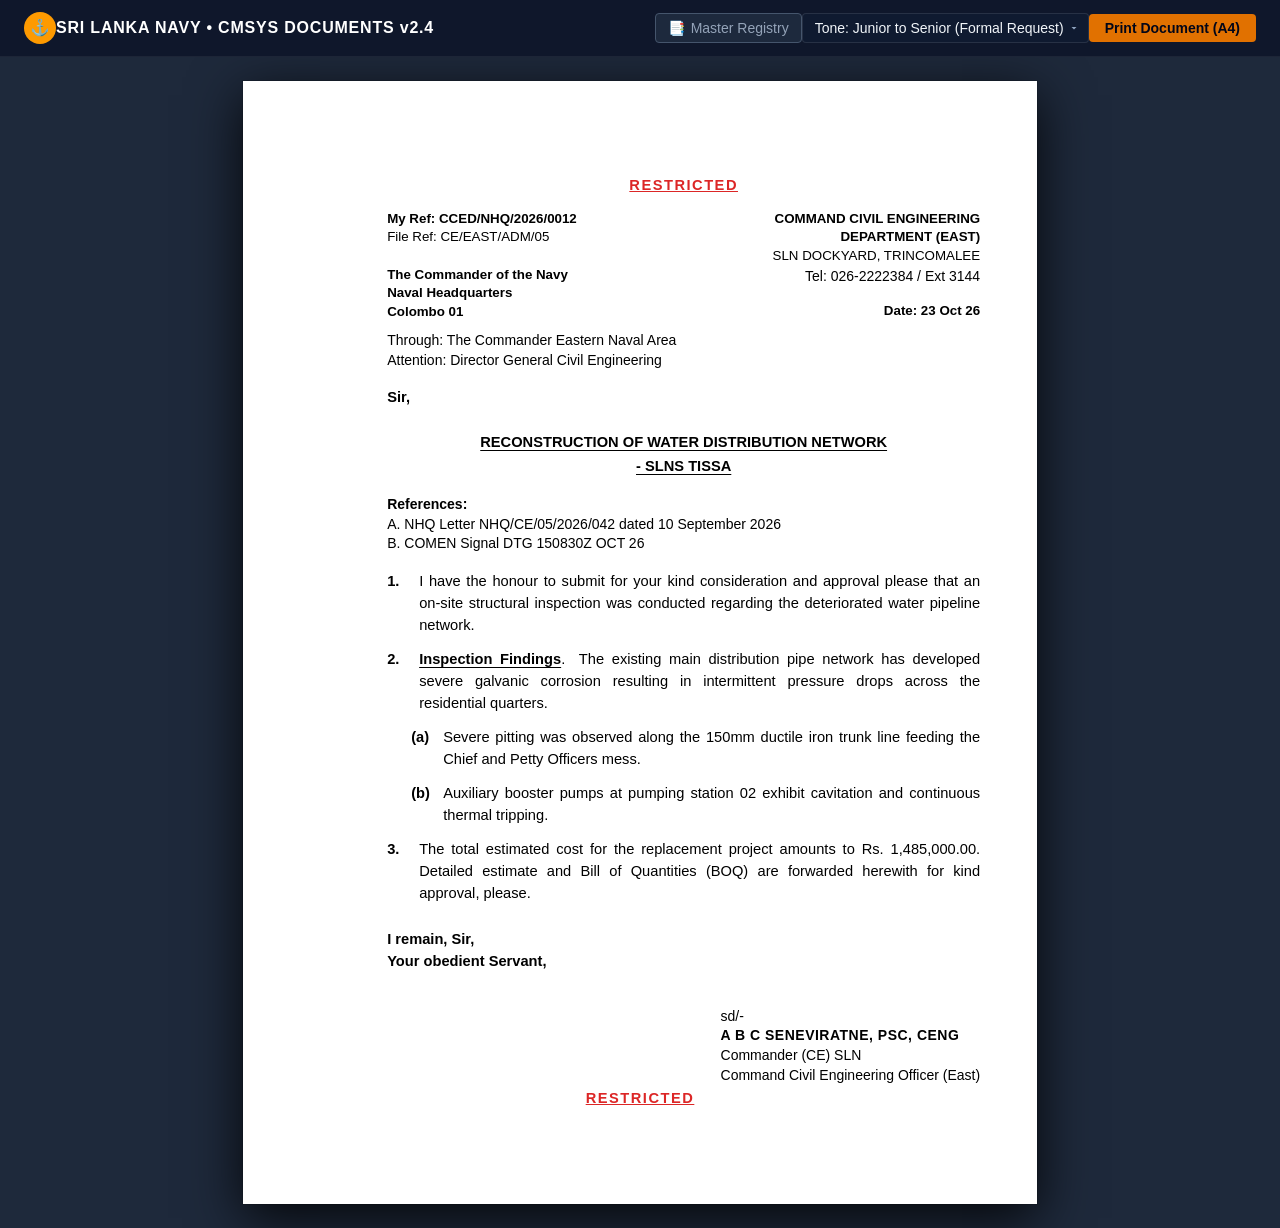
==== commit 59e514d4: "feat: update naval letter workstation, registry view, app logic, and database setup" ====
--- a/index.html
+++ b/index.html
@@ -1,1903 +1,94 @@
-﻿<!DOCTYPE html>
-<html lang="en" class="h-full dark">
+<!DOCTYPE html>
+<html lang="en">
 <head>
-    <meta charset="UTF-8">
-    <meta name="viewport" content="width=device-width, initial-scale=1.0">
-    <title>CMSys Documents — Naval Document, Minute & Registry System</title>
-    <!-- Tailwind CSS (Offline Static) -->
-    <link rel="stylesheet" href="tailwind-static.css">
-    <!-- Sinhala Fonts Suite -->
-    <link rel="stylesheet" href="sinhala-fonts.css">
-    <!-- Master Custom Styles -->
-    <link rel="stylesheet" href="style.css">
-    <link rel="icon" type="image/png" href="logo-crest.png">
-    <style>
-        /* Dark-mode flicker prevention */
-        html.dark { background-color: #080e1c !important; color: #e8edf5 !important; }
-    </style>
+  <meta charset="UTF-8">
+  <title>CMSys Documents - Sri Lanka Navy</title>
+  <link rel="stylesheet" href="style.css">
 </head>
-<body class="h-full font-sans antialiased flex flex-col" style="background-color:#080e1c;color:#e8edf5;">
+<body class="flex flex-col h-screen overflow-hidden">
 
-    <!-- ========================================================================= -->
-    <!-- TOP NAVIGATION BAR                                                        -->
-    <!-- ========================================================================= -->
-    <header class="glass-header sticky top-0 z-40 border-b border-slate-700/60 shadow-lg text-white">
-        <div class="max-w-[99vw] mx-auto px-4 py-2.5 flex items-center justify-between gap-3 flex-wrap">
-            
-            <!-- Brand & Crest -->
-            <div class="flex items-center gap-3">
-                <img src="logo-crest.png" alt="Sri Lanka Navy" class="h-10 w-10 object-contain drop-shadow">
-                <div>
-                    <div class="flex items-center gap-2">
-                        <h1 class="text-base sm:text-lg font-black tracking-tight flex items-center gap-1.5">
-                            <span class="text-teal-400">CMSys</span> DOCUMENTS
-                        </h1>
-                        <span class="text-[10px] font-mono px-2 py-0.5 rounded-full bg-teal-500/20 text-teal-300 border border-teal-500/40 font-bold">
-                            NAVAL SUITE
-                        </span>
-                    </div>
-                    <p class="text-[11px] text-slate-300 hidden sm:block">
-                        Registry • Naval Minute Sheets • Navy BR 7 Letter Studio
-                    </p>
-                </div>
-            </div>
+  <!-- Command Top Bar -->
+  <header class="no-print bg-slate-900 border-b border-slate-700 px-6 py-3 flex justify-between items-center text-white">
+    <div class="flex items-center space-x-3">
+      <div class="w-8 h-8 rounded-full bg-amber-500 flex items-center justify-center font-bold text-slate-950">⚓</div>
+      <span class="font-bold tracking-wider text-base">SRI LANKA NAVY • CMSYS DOCUMENTS v2.4</span>
+    </div>
+    <div class="flex items-center space-x-4">
+      <a href="workstation.html" class="bg-slate-800 hover:bg-slate-700 border border-slate-600 px-3 py-1 rounded text-sm text-slate-300 transition flex items-center gap-1.5" title="Open Master Document Registry & Minute Sheet Studio">
+        <span>📑</span> Master Registry
+      </a>
+      <select id="br7ToneSelect" onchange="App.applyToneFormula()" class="bg-slate-800 border border-slate-600 px-3 py-1 rounded text-sm text-amber-400">
+        <option value="junior">Tone: Junior to Senior (Formal Request)</option>
+        <option value="senior">Tone: Senior to Junior (Directive)</option>
+        <option value="equal">Tone: Equal to Equal (Colleague)</option>
+      </select>
+      <button onclick="window.print()" class="bg-amber-600 hover:bg-amber-500 text-slate-950 font-bold px-4 py-1 rounded text-sm transition">
+        Print Document (A4)
+      </button>
+    </div>
+  </header>
 
-            <!-- Global Scope / Zone Selector -->
-            <div style="display:flex;align-items:center;gap:4px;background:rgba(255,255,255,0.05);padding:3px;border-radius:10px;border:1px solid rgba(255,255,255,0.10)">
-                <span style="font-size:0.62rem;font-weight:700;color:#4e637d;padding:0 6px;display:flex;align-items:center;gap:4px">
-                    <span>🧭</span> Scope:
-                </span>
-                <select id="globalScopeSelect" onchange="onGlobalScopeChange(this.value)" class="bg-slate-900 text-teal-300 font-semibold px-2.5 py-1 rounded-lg border border-slate-700 outline-none text-xs cursor-pointer">
-                    <option value="ALL">🌐 All Documents & Commands</option>
-                    <option value="A-Zone">📍 A-Zone (Admin & Waterfront)</option>
-                    <option value="BC-Zone">📍 BC-Zone (Residential & Facilities)</option>
-                    <option value="D-Zone">📍 D-Zone (Technical & Industrial)</option>
-                    <option value="Carpentry Shop">🛠️ Carpentry Workshop</option>
-                    <option value="Welding Shop">⚡ Welding Workshop</option>
-                    <option value="Masonry Shop">🧱 Masonry & Concrete</option>
-                    <option value="Plumbing Shop">🚰 Plumbing & Water Supply</option>
-                </select>
-            </div>
+  <!-- Main Workstation Viewport -->
+  <main class="flex-1 paper-viewport">
+    <!-- Live WYSIWYG ISO 216 A4 Paper Canvas -->
+    <div id="paperCanvas" class="a4-canvas">
+      
+      <!-- Top Classification Banner -->
+      <div id="topSecClass" class="security-banner restricted">RESTRICTED</div>
 
-            <!-- Main Navigation Section Tabs -->
-            <nav style="display:flex;align-items:center;gap:3px;background:rgba(255,255,255,0.05);padding:3px;border-radius:14px;border:1px solid rgba(255,255,255,0.10)">
-                <button type="button" onclick="switchMainTab('registry')" id="tabBtn-registry" class="nav-tab-btn active" style="padding:6px 14px;border-radius:10px;font-size:0.7rem;font-weight:700;display:flex;align-items:center;gap:6px;cursor:pointer;transition:all 200ms">
-                    <span>📑</span> Registry
-                </button>
-                <button type="button" onclick="switchMainTab('minutesheet')" id="tabBtn-minutesheet" class="nav-tab-btn" style="padding:6px 14px;border-radius:10px;font-size:0.7rem;font-weight:600;color:#8fa3bf;display:flex;align-items:center;gap:6px;cursor:pointer;transition:all 200ms">
-                    <span>📜</span> Minute Sheet Section
-                </button>
-                <button type="button" onclick="switchMainTab('letterstudio')" id="tabBtn-letterstudio" class="nav-tab-btn" style="padding:6px 14px;border-radius:10px;font-size:0.7rem;font-weight:600;color:#8fa3bf;display:flex;align-items:center;gap:6px;cursor:pointer;transition:all 200ms">
-                    <span>✉️</span> Letter Studio (Navy BR 7)
-                </button>
-                <button type="button" onclick="switchMainTab('settings')" id="tabBtn-settings" class="nav-tab-btn" style="padding:6px 14px;border-radius:10px;font-size:0.7rem;font-weight:600;color:#8fa3bf;display:flex;align-items:center;gap:6px;cursor:pointer;transition:all 200ms">
-                    <span>⚙️</span> Settings & Config
-                </button>
-            </nav>
+      <!-- Superscription Matrix -->
+      <div class="header-grid">
+        <div class="superscription-left">
+          <div id="displayLetterRef" class="font-semibold">My Ref: CCED/NHQ/2026/0012</div>
+          <div id="displayFileRef" class="text-gray-700">File Ref: CE/EAST/ADM/05</div>
+          <br>
+          <div id="displayAddressee" class="whitespace-pre-line font-bold">The Commander of the Navy
+Naval Headquarters
+Colombo 01</div>
+          <div class="mt-2 text-sm">Through: <span id="displayChannel">The Commander Eastern Naval Area</span></div>
+          <div class="text-sm">Attention: <span id="displayAttention">Director General Civil Engineering</span></div>
+        </div>
 
-            <!-- Utility Controls (Search, Overdue Badge, Theme Toggle, Firebase Status) -->
-            <div class="flex items-center gap-2">
-                <div class="relative hidden md:block">
-                    <input type="text" id="globalSearchInput" oninput="onGlobalSearch(this.value)" placeholder="Search ref, subject, sender..." class="w-48 lg:w-60 px-3 py-1.5 pl-8 text-xs bg-slate-800/90 border border-slate-700 rounded-xl text-white placeholder-slate-400 focus:outline-none focus:border-teal-500">
-                    <span class="absolute left-2.5 top-2 text-slate-400 text-xs">🔍</span>
-                </div>
+        <div class="superscription-right">
+          <div class="font-bold">COMMAND CIVIL ENGINEERING DEPARTMENT (EAST)</div>
+          <div>SLN DOCKYARD, TRINCOMALEE</div>
+          <div class="text-sm">Tel: 026-2222384 / Ext 3144</div>
+          <div id="displayLetterDate" class="mt-4 font-semibold">Date: 23 Oct 2026</div>
+        </div>
+      </div>
 
-                <!-- Firebase Ecosystem Live Indicator -->
-                <button type="button" onclick="openEcosystemModal()" id="fbClusterPill" style="display:flex;align-items:center;gap:6px;padding:5px 12px;border-radius:10px;font-size:0.65rem;font-family:ui-monospace,monospace;font-weight:700;cursor:pointer;border:1px solid rgba(52,211,153,0.20);background:rgba(52,211,153,0.06);color:#8fa3bf;transition:all 200ms" title="Click to view CMSys Ecosystem Firebase Cluster Status">
-                    <span id="fbIndicatorDot" class="w-2.5 h-2.5 rounded-full bg-emerald-400 animate-pulse"></span>
-                    <span id="fbIndicatorText" class="text-[11px] hidden sm:inline">FB: Ecosystem Ready</span>
-                </button>
+      <!-- Salutation -->
+      <div id="letterSalutation" class="mt-4 font-semibold">Sir,</div>
 
-                <button type="button" onclick="toggleTheme()" style="padding:6px 8px;border-radius:10px;background:rgba(255,255,255,0.06);border:1px solid rgba(255,255,255,0.12);color:#8fa3bf;cursor:pointer;transition:all 200ms;font-size:0.9rem" title="Toggle Dark/Light Mode">
-                    <span id="themeIcon">🌙</span>
-                </button>
-            </div>
-        </div>
-    </header>
+      <!-- Subject Statement -->
+      <div id="displaySubject" class="subject-title">
+        RECONSTRUCTION OF WATER DISTRIBUTION NETWORK - SLNS TISSA
+      </div>
 
-    <!-- ========================================================================= -->
-    <!-- MAIN CONTENT VIEW AREA                                                    -->
-    <!-- ========================================================================= -->
-    <main class="flex-1 overflow-y-auto p-3 sm:p-5 max-w-[99vw] mx-auto w-full" style="background:#080e1c">
+      <!-- References List -->
+      <div id="canvasReferences" class="references-block text-sm"></div>
 
-        <!-- ===================================================================== -->
-        <!-- 1. REGISTRY VIEW                                                      -->
-        <!-- ===================================================================== -->
-        <section id="view-registry" class="space-y-4" style="background:#080e1c">
-            
-            <!-- Registry Header with Office Tabs -->
-            <div style="background:#0d1527;border-radius:16px;padding:14px 16px;border:1px solid rgba(255,255,255,0.10);box-shadow:0 2px 12px rgba(0,0,0,0.40);display:flex;flex-direction:column;gap:12px" class="md:flex-row md:items-center">
-                <div class="flex items-center gap-2 flex-wrap">
-                    <span style="font-size:0.6rem;font-weight:800;text-transform:uppercase;letter-spacing:0.12em;color:#4e637d;margin-right:8px">Office Registry:</span>
-                    <button type="button" onclick="switchRegistryOffice('cced_writer')" id="officeTab-cced_writer" class="office-pill active" style="padding:6px 14px;border-radius:10px;font-size:0.7rem;font-weight:700;background:linear-gradient(135deg,#14b8a6,#0d9488);color:white;border:1px solid rgba(45,212,191,0.30);box-shadow:0 2px 10px rgba(20,184,166,0.28);display:flex;align-items:center;gap:6px;cursor:pointer;transition:all 200ms">
-                        <span>🏢</span> CCED Writer Office
-                    </button>
-                    <button type="button" onclick="switchRegistryOffice('admin_office')" id="officeTab-admin_office" class="office-pill" style="padding:6px 14px;border-radius:10px;font-size:0.7rem;font-weight:600;background:rgba(255,255,255,0.05);color:#8fa3bf;border:1px solid rgba(255,255,255,0.08);display:flex;align-items:center;gap:6px;cursor:pointer;transition:all 200ms">
-                        <span>🗄️</span> Admin Office
-                    </button>
-                    <button type="button" onclick="switchRegistryOffice('drawing_office')" id="officeTab-drawing_office" class="office-pill" style="padding:6px 14px;border-radius:10px;font-size:0.7rem;font-weight:600;background:rgba(255,255,255,0.05);color:#8fa3bf;border:1px solid rgba(255,255,255,0.08);display:flex;align-items:center;gap:6px;cursor:pointer;transition:all 200ms">
-                        <span>📐</span> Drawing Office
-                    </button>
-                    <button type="button" onclick="switchRegistryOffice('minute_sheet')" id="officeTab-minute_sheet" class="office-pill" style="padding:6px 14px;border-radius:10px;font-size:0.7rem;font-weight:600;background:rgba(255,255,255,0.05);color:#8fa3bf;border:1px solid rgba(255,255,255,0.08);display:flex;align-items:center;gap:6px;cursor:pointer;transition:all 200ms">
-                        <span>📋</span> Minute Sheet Section
-                    </button>
-                </div>
+      <!-- Hierarchical Arabic Numerals Paragraphs -->
+      <div id="canvasParagraphs" class="mt-4"></div>
 
-                <!-- Primary Action Buttons -->
-                <div class="flex items-center gap-2 flex-wrap">
-                    <button type="button" onclick="openNewDocumentModal()" style="padding:8px 14px;border-radius:10px;font-size:0.7rem;font-weight:700;background:linear-gradient(135deg,#14b8a6,#0d9488);color:white;border:1px solid rgba(45,212,191,0.30);box-shadow:0 2px 10px rgba(20,184,166,0.30);display:flex;align-items:center;gap:6px;cursor:pointer;transition:all 200ms ease" onmouseover="this.style.transform='translateY(-1px)';this.style.boxShadow='0 4px 16px rgba(20,184,166,0.45)'" onmouseout="this.style.transform='';this.style.boxShadow='0 2px 10px rgba(20,184,166,0.30)'"><span>➕</span> New Document Entry
-                    </button>
-                    <button type="button" onclick="openOutingModal()" style="padding:8px 14px;border-radius:10px;font-size:0.7rem;font-weight:700;background:linear-gradient(135deg,#6366f1,#4f46e5);color:white;border:1px solid rgba(129,140,248,0.30);box-shadow:0 2px 10px rgba(99,102,241,0.30);display:flex;align-items:center;gap:6px;cursor:pointer;transition:all 200ms ease"><span>📦</span> Outing / Dispatch
-                    </button>
-                    <button type="button" onclick="openFileRegisterModal()" style="padding:8px 14px;border-radius:10px;font-size:0.7rem;font-weight:700;background:rgba(255,255,255,0.07);color:#e8edf5;border:1px solid rgba(255,255,255,0.12);display:flex;align-items:center;gap:6px;cursor:pointer;transition:all 200ms ease"><span>📁</span> File Register
-                    </button>
-                    <button type="button" onclick="openPrefixSettingsModal()" style="padding:6px 14px;border-radius:10px;font-size:0.7rem;font-weight:600;background:rgba(255,255,255,0.05);color:#8fa3bf;border:1px solid rgba(255,255,255,0.10);display:flex;align-items:center;gap:6px;cursor:pointer;transition:all 200ms" title="Manage Outgoing Prefixes">
-                        <span>⚙️</span> Prefixes
-                    </button>
-                    <button type="button" onclick="refreshRegistryData()" style="padding:6px 8px;border-radius:10px;background:rgba(255,255,255,0.05);border:1px solid rgba(255,255,255,0.10);color:#8fa3bf;cursor:pointer;transition:all 200ms;font-size:0.85rem" title="Refresh Registry">
-                        <span>🔄</span>
-                    </button>
-                </div>
-            </div>
+      <!-- Complimentary Close -->
+      <div id="complimentaryClose" class="mt-6 font-semibold whitespace-pre-line"></div>
 
-            <!-- Registry Metric Cards -->
-            <div class="grid grid-cols-2 sm:grid-cols-5 gap-3" style="margin-top:0">
-                <div style="background:linear-gradient(135deg,#0d1f3c 0%,#0f1a2e 100%);border-radius:14px;padding:14px;border:1px solid rgba(255,255,255,0.10);box-shadow:0 4px 20px rgba(0,0,0,0.50);display:flex;align-items:center;gap:12px;transition:transform 200ms ease">
-    <div style="width:38px;height:38px;border-radius:10px;background:rgba(20,184,166,0.12);border:1px solid rgba(20,184,166,0.25);display:flex;align-items:center;justify-content:center;font-size:1.1rem;flex-shrink:0">📑</div>
-    <div>
-        <p style="font-size:0.58rem;font-weight:800;color:#4e637d;text-transform:uppercase;letter-spacing:0.10em">Total in Registry</p>
-        <p style="font-size:1.25rem;font-weight:900;color:#e8edf5;line-height:1.2;margin-top:1px" id="statTotalDocs">0</p>
+      <!-- Signature Section -->
+      <div class="signature-block">
+        <div>sd/-</div>
+        <div id="sigName" class="name">A B C SENEVIRATNE</div>
+        <div id="sigRank">Commander (CE)</div>
+        <div id="sigAppt">Command Civil Engineering Officer (East)</div>
+      </div>
+
+      <!-- Bottom Security Banner -->
+      <div id="botSecClass" class="security-banner restricted" style="position: absolute; bottom: 25.4mm; left: 0; right: 0;">
+        RESTRICTED
+      </div>
     </div>
-</div>
+  </main>
 
-                <div style="background:linear-gradient(135deg,#0d1f3c 0%,#0f1a2e 100%);border-radius:14px;padding:14px;border:1px solid rgba(255,255,255,0.10);box-shadow:0 4px 20px rgba(0,0,0,0.50);display:flex;align-items:center;gap:12px">
-    <div style="width:38px;height:38px;border-radius:10px;background:rgba(52,211,153,0.10);border:1px solid rgba(52,211,153,0.22);display:flex;align-items:center;justify-content:center;font-size:1.1rem;flex-shrink:0">📥</div>
-    <div>
-        <p style="font-size:0.58rem;font-weight:800;color:#4e637d;text-transform:uppercase;letter-spacing:0.10em">Incoming</p>
-        <p style="font-size:1.25rem;font-weight:900;color:#34d399;line-height:1.2;margin-top:1px" id="statIncomingDocs">0</p>
-    </div>
-</div>
-
-                <div style="background:linear-gradient(135deg,#0d1f3c 0%,#0f1a2e 100%);border-radius:14px;padding:14px;border:1px solid rgba(255,255,255,0.10);box-shadow:0 4px 20px rgba(0,0,0,0.50);display:flex;align-items:center;gap:12px">
-    <div style="width:38px;height:38px;border-radius:10px;background:rgba(129,140,248,0.10);border:1px solid rgba(129,140,248,0.22);display:flex;align-items:center;justify-content:center;font-size:1.1rem;flex-shrink:0">📤</div>
-    <div>
-        <p style="font-size:0.58rem;font-weight:800;color:#4e637d;text-transform:uppercase;letter-spacing:0.10em">Outgoing</p>
-        <p style="font-size:1.25rem;font-weight:900;color:#a5b4fc;line-height:1.2;margin-top:1px" id="statOutgoingDocs">0</p>
-    </div>
-</div>
-
-                <div style="background:linear-gradient(135deg,#0d1f3c 0%,#0f1a2e 100%);border-radius:14px;padding:14px;border:1px solid rgba(255,255,255,0.10);box-shadow:0 4px 20px rgba(0,0,0,0.50);display:flex;align-items:center;gap:12px">
-    <div style="width:38px;height:38px;border-radius:10px;background:rgba(251,191,36,0.10);border:1px solid rgba(251,191,36,0.22);display:flex;align-items:center;justify-content:center;font-size:1.1rem;flex-shrink:0">⏳</div>
-    <div>
-        <p style="font-size:0.58rem;font-weight:800;color:#4e637d;text-transform:uppercase;letter-spacing:0.10em">Active Pipeline</p>
-        <p style="font-size:1.25rem;font-weight:900;color:#fbbf24;line-height:1.2;margin-top:1px" id="statActiveDocs">0</p>
-    </div>
-</div>
-
-                <div onclick="toggleFilterOverdueOnly()" style="background:linear-gradient(135deg,#1a0c12 0%,#1d0f16 100%);border-radius:14px;padding:14px;border:1px solid rgba(244,63,94,0.20);box-shadow:0 4px 20px rgba(0,0,0,0.50);display:flex;align-items:center;justify-content:space-between;gap:12px;cursor:pointer;transition:all 200ms ease" onmouseover="this.style.borderColor='rgba(244,63,94,0.40)'" onmouseout="this.style.borderColor='rgba(244,63,94,0.20)'">
-    <div style="display:flex;align-items:center;gap:12px">
-        <div style="width:38px;height:38px;border-radius:10px;background:rgba(244,63,94,0.12);border:1px solid rgba(244,63,94,0.28);display:flex;align-items:center;justify-content:center;font-size:1.1rem;flex-shrink:0">⚠️</div>
-        <div>
-            <p style="font-size:0.58rem;font-weight:800;color:#4e637d;text-transform:uppercase;letter-spacing:0.10em">Overdue (&gt;<span id="statOverdueDaysBadge">7</span>d)</p>
-            <p style="font-size:1.25rem;font-weight:900;color:#fb7185;line-height:1.2;margin-top:1px" id="statOverdueDocs">0</p>
-        </div>
-    </div>
-    <span id="overdueActiveIndicator" class="hidden" style="font-size:0.6rem;font-weight:700;padding:2px 6px;border-radius:4px;background:rgba(244,63,94,0.20);color:#fb7185;border:1px solid rgba(244,63,94,0.35)">FILTERED</span>
-</div>
-            </div>
-
-            <!-- Registry Filters & Category Sub-Bar -->
-            <div style="background:#0d1527;border-radius:14px;padding:12px 16px;border:1px solid rgba(255,255,255,0.08);box-shadow:0 2px 10px rgba(0,0,0,0.35)">
-                <div class="flex items-center justify-between flex-wrap gap-3">
-                    <!-- Flow Tabs: ALL / INCOMING / OUTGOING -->
-                    <div style="display:flex;align-items:center;gap:3px;background:rgba(255,255,255,0.05);padding:3px;border-radius:10px;border:1px solid rgba(255,255,255,0.08)">
-                        <button type="button" onclick="setRegistryFlowFilter('ALL')" id="flowTab-ALL" class="flow-pill active" style="padding:4px 12px;border-radius:8px;font-size:0.65rem;font-weight:700;background:#111e35;color:#e8edf5;border:none;cursor:pointer;box-shadow:0 1px 4px rgba(0,0,0,0.40)">
-                            All Flows
-                        </button>
-                        <button type="button" onclick="setRegistryFlowFilter('INCOMING')" id="flowTab-INCOMING" class="flow-pill" style="padding:4px 12px;border-radius:8px;font-size:0.65rem;font-weight:700;color:#4e637d;background:none;border:none;cursor:pointer;transition:color 150ms">
-                            📥 Incoming
-                        </button>
-                        <button type="button" onclick="setRegistryFlowFilter('OUTGOING')" id="flowTab-OUTGOING" class="flow-pill" style="padding:4px 12px;border-radius:8px;font-size:0.65rem;font-weight:700;color:#4e637d;background:none;border:none;cursor:pointer;transition:color 150ms">
-                            📤 Outgoing
-                        </button>
-                    </div>
-
-                    <!-- Category Pills Container (Dynamic per Office) -->
-                    <div id="officeCategoryPills" class="flex items-center gap-1.5 flex-wrap text-xs">
-                        <!-- Populated dynamically -->
-                    </div>
-
-                    <!-- Right Controls: Overdue threshold, Wide Table Toggle -->
-                    <div class="flex items-center gap-2">
-                        <div style="display:flex;align-items:center;gap:6px;background:rgba(255,255,255,0.05);padding:4px 10px;border-radius:8px;border:1px solid rgba(255,255,255,0.08)">
-                            <label style="font-size:0.62rem;font-weight:600;color:#4e637d">Overdue Alert:</label>
-                            <input type="number" id="cfgOverdueDaysInput" value="7" min="1" max="90" onchange="changeOverdueThreshold(this.value)" class="w-12 text-center text-xs font-bold bg-white dark:bg-slate-900 rounded border border-slate-300 dark:border-slate-600 outline-none">
-                            <span style="font-size:0.62rem;color:#4e637d">days</span>
-                        </div>
-                        <button type="button" onclick="toggleWideTableMode()" id="btnWideTable" style="padding:4px 10px;border-radius:8px;font-size:0.65rem;font-weight:700;background:rgba(255,255,255,0.05);border:1px solid rgba(255,255,255,0.10);color:#8fa3bf;cursor:pointer;display:flex;align-items:center;gap:4px;transition:all 150ms">
-                            <span>↔️</span> Wide Table
-                        </button>
-                    </div>
-                </div>
-            </div>
-
-            <!-- Registry Data Table Container -->
-            <div id="registryTableContainer" style="background:#0d1527;border-radius:16px;border:1px solid rgba(255,255,255,0.10);overflow:hidden;box-shadow:0 4px 24px rgba(0,0,0,0.55)">
-                <div class="overflow-x-auto">
-                    <table class="w-full text-left text-xs border-collapse">
-                        <thead style="background:#0f1a2e;border-bottom:1px solid rgba(255,255,255,0.10)">
-                            <tr>
-                                <th style="padding:8px 12px;width:48px;text-align:center;font-size:0.58rem;font-weight:800;letter-spacing:0.10em;text-transform:uppercase;color:#4e637d">#</th>
-                                <th style="padding:8px 12px;font-size:0.58rem;font-weight:800;letter-spacing:0.10em;text-transform:uppercase;color:#4e637d">Reference / Register No</th>
-                                <th class="p-3">Flow & Category</th>
-                                <th style="padding:8px 12px;font-size:0.58rem;font-weight:800;letter-spacing:0.10em;text-transform:uppercase;color:#4e637d">Dates</th>
-                                <th style="padding:8px 12px;font-size:0.58rem;font-weight:800;letter-spacing:0.10em;text-transform:uppercase;color:#4e637d">Sender / Recipient</th>
-                                <th class="p-3 min-w-[280px]">Subject & Scope</th>
-                                <th style="padding:8px 12px;font-size:0.58rem;font-weight:800;letter-spacing:0.10em;text-transform:uppercase;color:#4e637d">Present Position</th>
-                                <th style="padding:8px 12px;font-size:0.58rem;font-weight:800;letter-spacing:0.10em;text-transform:uppercase;color:#4e637d">Directed / Project</th>
-                                <th style="padding:8px 12px;font-size:0.58rem;font-weight:800;letter-spacing:0.10em;text-transform:uppercase;color:#4e637d">File Ref</th>
-                                <th style="padding:8px 12px;font-size:0.58rem;font-weight:800;letter-spacing:0.10em;text-transform:uppercase;color:#4e637d" style="padding:8px 12px;font-size:0.58rem;font-weight:800;letter-spacing:0.10em;text-transform:uppercase;color:#4e637d;text-align:right">Actions</th>
-                            </tr>
-                        </thead>
-                        <tbody id="registryTableBody" >
-                            <!-- Populated dynamically via renderRegistryTable() -->
-                        </tbody>
-                    </table>
-                </div>
-                <div id="registryTableEmptyState" class="hidden p-10 text-center text-slate-400">
-                    <span class="text-3xl block mb-2">📭</span>
-                    <p class="font-bold">No documents matching current filters.</p>
-                </div>
-            </div>
-        </section>
-
-        <!-- ===================================================================== -->
-        <!-- 2. MINUTE SHEET SECTION                                               -->
-        <!-- ===================================================================== -->
-        <section id="view-minutesheet" class="hidden space-y-4">
-            
-            <!-- Minute Sheet Section Header & Sub-Tabs -->
-            <div class="bg-gradient-to-r from-teal-950 via-slate-900 to-slate-950 p-5 rounded-2xl text-white shadow-md border border-teal-900/40 flex flex-col sm:flex-row sm:items-center justify-between gap-4">
-                <div class="space-y-1">
-                    <div class="flex items-center gap-2">
-                        <span class="text-2xl p-2 bg-teal-500/20 rounded-xl border border-teal-500/30">📜</span>
-                        <div>
-                            <h2 class="text-lg font-black tracking-tight text-white flex items-center gap-2">
-                                NAVAL MINUTE SHEET STUDIO
-                            </h2>
-                            <p class="text-xs text-slate-300">
-                                Draft official Naval Minute Sheets (Pic 1, 2, 3 Layout), manage templates, and prepare printing packages.
-                            </p>
-                        </div>
-                    </div>
-                </div>
-
-                <!-- Sub-Tabs: Builder, Templates, Saved -->
-                <div class="flex items-center gap-1.5 bg-slate-800/80 p-1 rounded-xl border border-slate-700 text-xs">
-                    <button type="button" onclick="switchMinuteSubTab('builder')" id="msSubTab-builder" class="px-3 py-1.5 rounded-lg font-bold bg-teal-600 text-white shadow-xs transition-all">
-                        ✏️ Builder Desk
-                    </button>
-                    <button type="button" onclick="switchMinuteSubTab('templates')" id="msSubTab-templates" class="px-3 py-1.5 rounded-lg font-medium text-slate-300 hover:text-white transition-all">
-                        📋 Templates Inventory
-                    </button>
-                    <button type="button" onclick="switchMinuteSubTab('saved')" id="msSubTab-saved" class="px-3 py-1.5 rounded-lg font-medium text-slate-300 hover:text-white transition-all">
-                        📂 Saved Minutes
-                    </button>
-                </div>
-            </div>
-
-            <!-- SUB-PANEL 1: MINUTE SHEET BUILDER DESK (Two Columns) -->
-            <div id="msPanel-builder" class="grid grid-cols-1 lg:grid-cols-12 gap-5">
-                
-                <!-- Left: Drafting Controls & Input Fields -->
-                <div class="lg:col-span-6 bg-white dark:bg-slate-900 p-5 rounded-2xl border border-slate-200 dark:border-slate-800 shadow-sm space-y-4 max-h-[88vh] overflow-y-auto">
-                    
-                    <!-- Language & Preset Quick Bar -->
-                    <div class="flex items-center justify-between border-b border-slate-100 dark:border-slate-800 pb-3 flex-wrap gap-2">
-                        <div class="flex items-center gap-1.5 bg-slate-100 dark:bg-slate-800 p-0.5 rounded-xl border border-slate-200 dark:border-slate-700 text-xs">
-                            <button type="button" onclick="setMinuteLang('si')" id="btnMsLangSi" class="px-3 py-1 rounded-lg font-bold bg-teal-600 text-white shadow-xs transition-all">
-                                🇱🇰 සිංහල
-                            </button>
-                            <button type="button" onclick="setMinuteLang('en')" id="btnMsLangEn" class="px-3 py-1 rounded-lg font-medium text-slate-600 dark:text-slate-400 transition-all">
-                                🇬🇧 English
-                            </button>
-                        </div>
-
-                        <!-- Autofill from Registry Job Minute -->
-                        <div class="flex items-center gap-1.5">
-                            <select id="msAutofillSelect" onchange="autoFillMinuteFromRegistry(this.value)" class="text-xs px-2.5 py-1 border border-slate-300 dark:border-slate-700 rounded-lg bg-slate-50 dark:bg-slate-800 text-slate-800 dark:text-slate-200 outline-none max-w-[220px]">
-                                <option value="">⚡ Autofill from Registry Minute</option>
-                            </select>
-                            <button type="button" onclick="resetMinuteForm()" class="text-xs text-rose-600 dark:text-rose-400 hover:underline px-2 py-1 font-bold">
-                                Clear
-                            </button>
-                        </div>
-                    </div>
-
-                    <!-- Central Minute Sequence & Underlined Originator Tag -->
-                    <div class="p-3 bg-teal-50/60 dark:bg-teal-950/20 rounded-xl border border-teal-200 dark:border-teal-900/40 grid grid-cols-1 sm:grid-cols-2 gap-3 text-xs">
-                        <div>
-                            <div class="flex items-center justify-between mb-1">
-                                <label class="font-bold text-teal-950 dark:text-teal-300 uppercase text-[10px]">Central Minute Sequence No</label>
-                                <span class="text-[9px] text-teal-700 dark:text-teal-400 font-mono">e.g. M 01, M 02</span>
-                            </div>
-                            <input type="text" id="msInputMinuteSeq" oninput="updateMinutePreview()" value="M 01" placeholder="M 01" class="w-full px-2.5 py-1.5 bg-white dark:bg-slate-900 border border-slate-300 dark:border-slate-700 rounded-lg font-mono font-bold text-xs outline-none">
-                        </div>
-                        <div>
-                            <div class="flex items-center justify-between mb-1">
-                                <label class="font-bold text-teal-950 dark:text-teal-300 uppercase text-[10px]">Underlined Originator Tag</label>
-                                <select id="msOriginatorTagPreset" onchange="applyOriginatorTagPreset(this.value)" class="text-[9px] px-1 py-0.5 border border-teal-300 dark:border-teal-700 rounded bg-white dark:bg-slate-800 outline-none">
-                                    <option value="">-- Presets --</option>
-                                    <option value="BY CCEO(E)">BY CCEO(E)</option>
-                                    <option value="BY DNCE">BY DNCE</option>
-                                    <option value="BY SEC">BY SEC</option>
-                                    <option value="BY DNW">BY DNW</option>
-                                    <option value="BY COMEN">BY COMEN</option>
-                                </select>
-                            </div>
-                            <input type="text" id="msInputOriginatorTag" oninput="updateMinutePreview()" value="BY CCEO(E)" placeholder="BY CCEO(E)" class="w-full px-2.5 py-1.5 bg-white dark:bg-slate-900 border border-slate-300 dark:border-slate-700 rounded-lg font-bold uppercase text-xs outline-none">
-                        </div>
-                    </div>
-
-                    <!-- Typographic Calibration Slider Controls -->
-                    <div class="p-3 bg-slate-50 dark:bg-slate-800/60 rounded-xl border border-slate-200 dark:border-slate-700/80 space-y-3 text-xs">
-                        <div class="flex items-center justify-between">
-                            <span class="font-bold text-slate-700 dark:text-slate-300 uppercase text-[10px] flex items-center gap-1.5">
-                                <span>📐</span> Typographic Calibration & Paper Binding Controls
-                            </span>
-                            <button type="button" onclick="autoShrinkMinuteToFit()" class="text-[10px] font-bold text-teal-700 dark:text-teal-300 bg-teal-100 dark:bg-teal-950/80 px-2 py-0.5 rounded border border-teal-300 dark:border-teal-700 hover:bg-teal-200 cursor-pointer flex items-center gap-1">
-                                <span>⚡</span> Auto-Shrink to Fit Single Page
-                            </button>
-                        </div>
-
-                        <div class="grid grid-cols-1 sm:grid-cols-2 gap-3">
-                            <!-- Divider Width Slider (50% to 100% / dual-column) -->
-                            <div>
-                                <div class="flex items-center justify-between mb-1">
-                                    <label class="text-[10px] font-bold text-slate-500 uppercase">Divider Width % (Left Addressee)</label>
-                                    <span id="msDividerWidthBadge" class="text-[10px] font-mono font-bold text-teal-600 dark:text-teal-400">33%</span>
-                                </div>
-                                <input type="range" id="msDividerWidthSlider" min="25" max="60" value="33" oninput="onMinuteDividerWidthSlider(this.value)" class="cal-slider">
-                            </div>
-
-                            <!-- Right Margin Offset Slider (10mm to 35mm for punch hole & arch-lever binding) -->
-                            <div>
-                                <div class="flex items-center justify-between mb-1">
-                                    <label class="text-[10px] font-bold text-slate-500 uppercase">Right Margin Offset (Hole Punch / Binding)</label>
-                                    <span id="msRightMarginBadge" class="text-[10px] font-mono font-bold text-teal-600 dark:text-teal-400">20 mm</span>
-                                </div>
-                                <input type="range" id="msRightMarginSlider" min="10" max="35" value="20" oninput="onMinuteRightMarginSlider(this.value)" class="cal-slider">
-                            </div>
-
-                            <!-- Base Font Size Adjuster (8.5pt to 13pt) -->
-                            <div>
-                                <div class="flex items-center justify-between mb-1">
-                                    <label class="text-[10px] font-bold text-slate-500 uppercase">Base Font Size (8.5pt - 13pt)</label>
-                                    <span id="msFontSizeBadge" class="text-[10px] font-mono font-bold text-teal-600 dark:text-teal-400">11.0 pt</span>
-                                </div>
-                                <input type="range" id="msFontSizeSlider" min="8.5" max="13" step="0.5" value="11" oninput="onMinuteFontSizeSlider(this.value)" class="cal-slider">
-                            </div>
-
-                            <!-- Line Height Leading Adjustment (1.4 to 2.2) -->
-                            <div>
-                                <div class="flex items-center justify-between mb-1">
-                                    <label class="text-[10px] font-bold text-slate-500 uppercase">Line Height Leading (1.4 - 2.2)</label>
-                                    <span id="msLineHeightBadge" class="text-[10px] font-mono font-bold text-teal-600 dark:text-teal-400">1.65</span>
-                                </div>
-                                <input type="range" id="msLineHeightSlider" min="1.4" max="2.2" step="0.05" value="1.65" oninput="onMinuteLineHeightSlider(this.value)" class="cal-slider">
-                            </div>
-                        </div>
-
-                        <div class="flex items-center gap-3 pt-1">
-                            <div class="flex-1">
-                                <label class="block text-[10px] font-bold text-slate-500 uppercase mb-0.5">Sinhala / Naval Serif Font</label>
-                                <select id="msFontFamilySelect" onchange="setMinuteFont(this.value)" class="w-full px-2.5 py-1 bg-white dark:bg-slate-900 border border-slate-300 dark:border-slate-600 rounded-lg outline-none font-semibold text-xs">
-                                    <option value="'Abhaya Libre', 'Noto Serif Sinhala', serif" selected>Abhaya Libre (Standard Naval Serif)</option>
-                                    <option value="'Gemunu Libre', 'Noto Sans Sinhala', sans-serif">Gemunu Libre (Naval Sans)</option>
-                                    <option value="'Noto Serif Sinhala', serif">Noto Serif Sinhala</option>
-                                    <option value="'Noto Sans Sinhala', sans-serif">Noto Sans Sinhala</option>
-                                    <option value="'Times New Roman', serif">Times New Roman</option>
-                                </select>
-                            </div>
-                        </div>
-                    </div>
-
-                    <!-- Minute Reference & Date -->
-                    <div class="grid grid-cols-1 sm:grid-cols-2 gap-3">
-                        <div>
-                            <div class="flex items-center justify-between mb-1">
-                                <label class="block text-[11px] font-bold text-slate-700 dark:text-slate-300 uppercase">Minute Ref Number</label>
-                                <button type="button" onclick="autoGenerateMinuteRef()" class="text-[10px] font-bold text-teal-600 dark:text-teal-400 hover:underline">
-                                    ⚡ Generate Ref
-                                </button>
-                            </div>
-                            <input type="text" id="msInputRefNo" oninput="updateMinutePreview()" placeholder="CCED/A/10/2216/26" class="w-full px-3 py-2 border border-slate-300 dark:border-slate-700 rounded-xl text-xs font-mono font-bold bg-slate-50 dark:bg-slate-800 text-slate-900 dark:text-white outline-none">
-                        </div>
-                        <div>
-                            <label class="block text-[11px] font-bold text-slate-700 dark:text-slate-300 uppercase mb-1">Minute Date</label>
-                            <input type="text" id="msInputDate" oninput="updateMinutePreview()" placeholder="2026 ඔක්තෝබර් මස 23" class="w-full px-3 py-2 border border-slate-300 dark:border-slate-700 rounded-xl text-xs bg-slate-50 dark:bg-slate-800 text-slate-900 dark:text-white outline-none">
-                        </div>
-                    </div>
-
-                    <!-- Addressees (Left Column) -->
-                    <div class="space-y-2 p-3 bg-amber-50/60 dark:bg-amber-950/20 rounded-xl border border-amber-200 dark:border-amber-900/40">
-                        <div class="flex items-center justify-between">
-                            <label class="text-[11px] font-bold text-amber-900 dark:text-amber-400 uppercase flex items-center gap-1.5">
-                                <span>📌</span> Addressees (යොමුවන පාර්ශ්ව)
-                            </label>
-                            <button type="button" onclick="addMinuteAddresseeRow()" class="text-[10px] font-bold text-amber-800 dark:text-amber-300 bg-amber-100 dark:bg-amber-900/60 px-2 py-0.5 rounded border border-amber-300 dark:border-amber-700">
-                                + Add Addressee
-                            </button>
-                        </div>
-                        <div id="msAddresseesContainer" class="space-y-1.5">
-                            <!-- Populated dynamically -->
-                        </div>
-                    </div>
-
-                    <!-- Subject Line -->
-                    <div>
-                        <label class="block text-[11px] font-bold text-slate-700 dark:text-slate-300 uppercase mb-1">Subject / විෂයය <span class="text-rose-500">*</span></label>
-                        <input type="text" id="msInputSubject" oninput="updateMinutePreview()" placeholder="ගොඩනැගිලි ප්‍රතිසංස්කරණ ඇස්තමේන්තුව සකස් කිරීම පිළිබඳව" class="w-full px-3 py-2 border border-slate-300 dark:border-slate-700 rounded-xl text-xs font-bold bg-slate-50 dark:bg-slate-800 text-slate-900 dark:text-white outline-none">
-                    </div>
-
-                    <!-- M-01 Originator Designation -->
-                    <div class="space-y-1">
-                        <div class="flex items-center justify-between">
-                            <label class="text-[11px] font-bold text-rose-800 dark:text-rose-400 uppercase">M-01 Originator Designation (මඟින් යොමු කරන)</label>
-                            <select id="msOriginatorSelect" onchange="applyMinuteOriginatorPreset(this.value)" class="text-[10px] px-2 py-0.5 border border-rose-300 dark:border-rose-700 rounded bg-white dark:bg-slate-800 text-slate-700 dark:text-slate-300 font-semibold outline-none">
-                                <option value="">-- Choose from Settings --</option>
-                            </select>
-                        </div>
-                        <input type="text" id="msInputOriginator" oninput="updateMinutePreview()" placeholder="කොට්ඨාස සිවිල් ඉංජිනේරු නිලධාරී (නැගෙනහිර) මඟින්" class="w-full px-3 py-2 border border-slate-300 dark:border-slate-700 rounded-xl text-xs bg-slate-50 dark:bg-slate-800 text-slate-900 dark:text-white outline-none">
-                    </div>
-
-                    <!-- Sinhala Naval Rank Transliteration Engine Widget -->
-                    <div class="p-3 bg-indigo-50/60 dark:bg-indigo-950/20 rounded-xl border border-indigo-200 dark:border-indigo-900/40 space-y-2 text-xs">
-                        <div class="flex items-center justify-between">
-                            <span class="font-bold text-indigo-950 dark:text-indigo-300 uppercase text-[10px] flex items-center gap-1.5">
-                                <span>⚓</span> Sinhala Naval Rank Transliteration Engine
-                            </span>
-                            <span class="text-[9px] text-indigo-600 dark:text-indigo-400 font-medium">SLN Official Designations</span>
-                        </div>
-                        <div class="grid grid-cols-1 sm:grid-cols-12 gap-2 items-center">
-                            <div class="sm:col-span-5">
-                                <select id="rankTransliterateSelect" onchange="onRankSelectChange(this.value)" class="w-full px-2 py-1 bg-white dark:bg-slate-900 border border-indigo-300 dark:border-indigo-700 rounded-lg text-xs font-semibold outline-none">
-                                    <option value="">-- Quick Rank Lookup --</option>
-                                    <option value="Commander (CE)">Commander (CE)</option>
-                                    <option value="Lt Cdr (CE)">Lt Cdr (CE)</option>
-                                    <option value="Lieutenant (CE)">Lieutenant (CE)</option>
-                                    <option value="Sub Lieutenant (CE)">Sub Lieutenant (CE)</option>
-                                    <option value="MCPO">MCPO</option>
-                                    <option value="FCPO">FCPO</option>
-                                    <option value="CPO">CPO</option>
-                                    <option value="PO">PO</option>
-                                    <option value="Leading">Leading Seaman</option>
-                                    <option value="Able Seaman">Able Seaman (AB)</option>
-                                    <option value="Ordinary Seaman">Ordinary Seaman (OD)</option>
-                                </select>
-                            </div>
-                            <div class="sm:col-span-4">
-                                <input type="text" id="rankSinhalaResult" readonly placeholder="සිංහල නිල නාමය..." class="w-full px-2 py-1 bg-white dark:bg-slate-900 border border-indigo-300 dark:border-indigo-700 rounded-lg text-xs font-bold text-indigo-950 dark:text-indigo-200 outline-none">
-                            </div>
-                            <div class="sm:col-span-3 flex items-center gap-1">
-                                <button type="button" onclick="insertTransliteratedRankToPara()" class="flex-1 py-1 px-1.5 bg-indigo-600 hover:bg-indigo-700 text-white rounded text-[10px] font-bold cursor-pointer">
-                                    + In Para
-                                </button>
-                                <button type="button" onclick="setTransliteratedRankToSign()" class="flex-1 py-1 px-1.5 bg-slate-700 hover:bg-slate-800 text-white rounded text-[10px] font-bold cursor-pointer">
-                                    Set Sign
-                                </button>
-                            </div>
-                        </div>
-                    </div>
-
-                    <!-- Paragraphs Dynamic Section -->
-                    <div class="space-y-2 p-3 bg-slate-50 dark:bg-slate-800/40 rounded-xl border border-slate-200 dark:border-slate-700">
-                        <div class="flex items-center justify-between flex-wrap gap-2">
-                            <label class="text-[11px] font-bold text-slate-700 dark:text-slate-300 uppercase flex items-center gap-1.5">
-                                <span>📝</span> Paragraphs Content (ඡේද අන්තර්ගතය)
-                            </label>
-                            <div class="flex items-center gap-1.5">
-                                <!-- Sailor Search & Insert -->
-                                <select id="msSailorInsertSelect" onchange="insertSailorIntoMinute(this.value)" class="text-[10px] px-2 py-0.5 border border-slate-300 dark:border-slate-600 rounded bg-white dark:bg-slate-900 text-slate-800 dark:text-slate-200 max-w-[160px] outline-none">
-                                    <option value="">👤 Insert Sailor</option>
-                                </select>
-                                <button type="button" onclick="addMinuteParagraphRow()" class="text-[10px] font-bold text-teal-800 dark:text-teal-300 bg-teal-100 dark:bg-teal-900/60 px-2 py-0.5 rounded border border-teal-300 dark:border-teal-700">
-                                    + Add Para
-                                </button>
-                            </div>
-                        </div>
-                        <div id="msParagraphsContainer" class="space-y-2">
-                            <!-- Populated dynamically -->
-                        </div>
-                    </div>
-
-                    <!-- Recommendation & Signatory Block -->
-                    <div class="grid grid-cols-1 sm:grid-cols-2 gap-3">
-                        <div>
-                            <label class="block text-[11px] font-bold text-slate-700 dark:text-slate-300 uppercase mb-1">Final Recommendation / ඉදිරිපත් කිරීම</label>
-                            <input type="text" id="msInputRecommendation" oninput="updateMinutePreview()" placeholder="ඉදිරි කටයුතු සඳහා කාරුණිකව ඉදිරිපත් කරමි." class="w-full px-3 py-2 border border-slate-300 dark:border-slate-700 rounded-xl text-xs bg-slate-50 dark:bg-slate-800 text-slate-900 dark:text-white outline-none">
-                        </div>
-                        <div>
-                            <div class="flex items-center justify-between mb-1">
-                                <label class="block text-[11px] font-bold text-slate-700 dark:text-slate-300 uppercase">Signatory Title</label>
-                                <select id="msSignatorySelect" onchange="applyMinuteSignatoryPreset(this.value)" class="text-[10px] px-1.5 py-0.5 border border-slate-300 dark:border-slate-700 rounded bg-white dark:bg-slate-800 text-slate-700 dark:text-slate-300 outline-none">
-                                    <option value="">-- Presets --</option>
-                                </select>
-                            </div>
-                            <input type="text" id="msInputSignatory" oninput="updateMinutePreview()" placeholder="කොට්ඨාස සිවිල් ඉංජිනේරු නිලධාරී (නැගෙනහිර)" class="w-full px-3 py-2 border border-slate-300 dark:border-slate-700 rounded-xl text-xs bg-slate-50 dark:bg-slate-800 text-slate-900 dark:text-white outline-none">
-                        </div>
-                    </div>
-
-                    <!-- Minute 02 (M-02) Endorsement Section Toggle -->
-                    <div class="p-3 bg-blue-50/50 dark:bg-blue-950/20 rounded-xl border border-blue-200 dark:border-blue-900/40 space-y-3">
-                        <label class="flex items-center justify-between cursor-pointer select-none">
-                            <span class="text-xs font-bold text-blue-950 dark:text-blue-300 flex items-center gap-1.5">
-                                <span>🔖</span> Minute 02 (M-02) Endorsement & Forwarding
-                            </span>
-                            <input type="checkbox" id="msToggleM02" onchange="toggleM02Section(this.checked)" class="w-4 h-4 text-blue-600 rounded">
-                        </label>
-
-                        <div id="msM02FieldsContainer" class="hidden space-y-3 pt-2 border-t border-blue-100 dark:border-blue-900/50">
-                            <div class="grid grid-cols-1 sm:grid-cols-2 gap-3">
-                                <div>
-                                    <label class="block text-[10px] font-bold text-slate-600 dark:text-slate-400 uppercase mb-1">M-02 Addressee</label>
-                                    <input type="text" id="msM02InputAddressee" oninput="updateMinutePreview()" placeholder="විධායක නිලධාරී - ශ්‍රීලංනෞ තිස්ස" class="w-full px-2.5 py-1.5 border border-slate-300 dark:border-slate-700 rounded-lg text-xs bg-white dark:bg-slate-900 outline-none">
-                                </div>
-                                <div>
-                                    <label class="block text-[10px] font-bold text-slate-600 dark:text-slate-400 uppercase mb-1">M-02 Originator Designation</label>
-                                    <input type="text" id="msM02InputOriginator" oninput="updateMinutePreview()" placeholder="කොට්ඨාස සිවිල් ඉංජිනේරු නිලධාරී (නැගෙනහිර) මඟින්" class="w-full px-2.5 py-1.5 border border-slate-300 dark:border-slate-700 rounded-lg text-xs bg-white dark:bg-slate-900 outline-none">
-                                </div>
-                            </div>
-                            <div>
-                                <div class="flex items-center justify-between mb-1">
-                                    <label class="block text-[10px] font-bold text-slate-600 dark:text-slate-400 uppercase">M-02 Action Endorsement</label>
-                                    <select id="msM02EndorsementPreset" onchange="applyM02EndorsementPhrase(this.value)" class="text-[10px] px-1.5 py-0.5 border border-slate-300 dark:border-slate-700 rounded bg-white dark:bg-slate-900 outline-none">
-                                        <option value="">-- Quick Phrases --</option>
-                                    </select>
-                                </div>
-                                <textarea id="msM02InputText" oninput="updateMinutePreview()" rows="2" placeholder="නිර්දේශ කර ඉදිරිපත් කරමි." class="w-full px-2.5 py-1.5 border border-slate-300 dark:border-slate-700 rounded-lg text-xs bg-white dark:bg-slate-900 outline-none"></textarea>
-                            </div>
-                            <div class="grid grid-cols-1 sm:grid-cols-2 gap-3">
-                                <div>
-                                    <label class="block text-[10px] font-bold text-slate-600 dark:text-slate-400 uppercase mb-1">M-02 Date</label>
-                                    <input type="text" id="msM02InputDate" oninput="updateMinutePreview()" placeholder="2026 ඔක්තෝබර් මස 23" class="w-full px-2.5 py-1.5 border border-slate-300 dark:border-slate-700 rounded-lg text-xs bg-white dark:bg-slate-900 outline-none">
-                                </div>
-                                <div>
-                                    <label class="block text-[10px] font-bold text-slate-600 dark:text-slate-400 uppercase mb-1">M-02 Signatory Title</label>
-                                    <input type="text" id="msM02InputSignatory" oninput="updateMinutePreview()" placeholder="කොට්ඨාස සිවිල් ඉංජිනේරු නිලධාරී (නැගෙනහිර)" class="w-full px-2.5 py-1.5 border border-slate-300 dark:border-slate-700 rounded-lg text-xs bg-white dark:bg-slate-900 outline-none">
-                                </div>
-                            </div>
-                        </div>
-                    </div>
-
-                    <!-- Action Buttons -->
-                    <div class="pt-3 border-t border-slate-100 dark:border-slate-800 flex items-center justify-between gap-2 flex-wrap">
-                        <button type="button" onclick="saveMinuteAsTemplatePrompt()" class="px-3.5 py-2 rounded-xl text-xs font-bold bg-slate-100 dark:bg-slate-800 hover:bg-slate-200 dark:hover:bg-slate-700 text-slate-700 dark:text-slate-300 transition-all cursor-pointer">
-                            📋 Save as Template
-                        </button>
-                        <div class="flex items-center gap-2">
-                            <button type="button" onclick="saveMinuteRecord()" class="px-4 py-2 rounded-xl text-xs font-bold bg-teal-600 hover:bg-teal-700 text-white shadow-xs transition-all cursor-pointer">
-                                💾 Save Minute Record
-                            </button>
-                            <button type="button" onclick="openMinutePrintStudioModal()" class="px-4 py-2 rounded-xl text-xs font-bold bg-slate-900 hover:bg-slate-800 text-white shadow-xs transition-all cursor-pointer flex items-center gap-1.5">
-                                🖨️ Print Studio / PDF
-                            </button>
-                        </div>
-                    </div>
-                </div>
-
-                <!-- Right: Authentic Live A4 Paper Desk Preview -->
-                <div class="lg:col-span-6 drafting-desk p-4 sm:p-6 rounded-2xl border border-slate-700 flex flex-col justify-between max-h-[88vh] overflow-hidden shadow-2xl">
-                    <div class="flex items-center justify-between mb-2">
-                        <span class="text-xs font-black text-slate-200 uppercase tracking-wider flex items-center gap-1.5">
-                            <span>📄</span> Authentic A4 Naval Minute Paper View (210 × 297 mm)
-                        </span>
-                        <button type="button" onclick="openMinutePrintStudioModal()" class="text-xs font-bold text-teal-300 bg-slate-800/90 px-3 py-1 rounded-lg border border-teal-600/40 hover:bg-slate-700 flex items-center gap-1 cursor-pointer">
-                            <span>🖨️</span> Print Setup Window
-                        </button>
-                    </div>
-
-                    <!-- Scrollable Desk Canvas -->
-                    <div class="flex-1 overflow-y-auto p-4 flex justify-center bg-slate-950/60 rounded-xl border border-slate-800">
-                        <div id="minuteLivePaper" class="minute-sheet-paper w-full max-w-[680px] min-h-[960px] p-8 sm:p-10 text-black text-xs leading-relaxed relative">
-                            <!-- Populated dynamically via updateMinutePreview() -->
-                        </div>
-                    </div>
-                </div>
-            </div>
-
-            <!-- SUB-PANEL 2: TEMPLATE INVENTORY -->
-            <div id="msPanel-templates" class="hidden space-y-4">
-                <div class="bg-white dark:bg-slate-900 p-4 rounded-2xl border border-slate-200 dark:border-slate-800 flex items-center justify-between">
-                    <div>
-                        <h3 class="font-bold text-sm text-slate-800 dark:text-white">Minute Sheet Template Inventory</h3>
-                        <p class="text-xs text-slate-400">Pre-formatted naval minute sheet structures for quick creation</p>
-                    </div>
-                    <button type="button" onclick="openNewMinuteTemplateModal()" class="px-3.5 py-1.5 rounded-xl text-xs font-bold bg-teal-600 text-white shadow-xs">
-                        + New Template
-                    </button>
-                </div>
-                <div id="msTemplatesGrid" class="grid grid-cols-1 md:grid-cols-2 lg:grid-cols-3 gap-4">
-                    <!-- Populated dynamically -->
-                </div>
-            </div>
-
-            <!-- SUB-PANEL 3: SAVED MINUTES REGISTER -->
-            <div id="msPanel-saved" class="hidden space-y-4">
-                <div class="bg-white dark:bg-slate-900 p-4 rounded-2xl border border-slate-200 dark:border-slate-800 flex items-center justify-between">
-                    <div>
-                        <h3 class="font-bold text-sm text-slate-800 dark:text-white">Saved Minute Sheet Records</h3>
-                        <p class="text-xs text-slate-400">Minutes registered or drafted in the system</p>
-                    </div>
-                </div>
-                <div id="msSavedTableContainer" class="bg-white dark:bg-slate-900 rounded-2xl border border-slate-200 dark:border-slate-800 overflow-hidden">
-                    <table class="w-full text-left text-xs">
-                        <thead class="bg-slate-100 dark:bg-slate-800 font-bold uppercase text-slate-500">
-                            <tr>
-                                <th class="p-3">Ref No</th>
-                                <th class="p-3">Date</th>
-                                <th class="p-3">Subject</th>
-                                <th class="p-3">Addressees</th>
-                                <th class="p-3">Status</th>
-                                <th style="padding:8px 12px;font-size:0.58rem;font-weight:800;letter-spacing:0.10em;text-transform:uppercase;color:#4e637d" style="padding:8px 12px;font-size:0.58rem;font-weight:800;letter-spacing:0.10em;text-transform:uppercase;color:#4e637d;text-align:right">Actions</th>
-                            </tr>
-                        </thead>
-                        <tbody id="msSavedTableBody" class="divide-y divide-slate-100 dark:divide-slate-800">
-                            <!-- Populated dynamically -->
-                        </tbody>
-                    </table>
-                </div>
-            </div>
-        </section>
-
-        <!-- ===================================================================== -->
-        <!-- 3. LETTER STUDIO (NAVY BR 7 CORRESPONDENCE)                            -->
-        <!-- ===================================================================== -->
-        <section id="view-letterstudio" class="hidden space-y-4">
-            
-            <!-- Letter Studio Header -->
-            <div class="bg-gradient-to-r from-blue-950 via-slate-900 to-slate-950 p-5 rounded-2xl text-white shadow-md border border-blue-900/40 flex flex-col sm:flex-row sm:items-center justify-between gap-4">
-                <div class="space-y-1">
-                    <div class="flex items-center gap-2">
-                        <span class="text-2xl p-2 bg-blue-500/20 rounded-xl border border-blue-500/30">✉️</span>
-                        <div>
-                            <h2 class="text-lg font-black tracking-tight text-white flex items-center gap-2">
-                                NAVY BR 7 LETTER STUDIO
-                            </h2>
-                            <p class="text-xs text-slate-300">
-                                Official Sri Lanka Navy Correspondence Builder conforming to Navy BR 7 standards, tone conventions & print window.
-                            </p>
-                        </div>
-                    </div>
-                </div>
-
-                <!-- Sub-Tabs: Drafting Studio, Templates, Drafts Register -->
-                <div class="flex items-center gap-1.5 bg-slate-800/80 p-1 rounded-xl border border-slate-700 text-xs">
-                    <button type="button" onclick="switchLetterSubTab('drafting')" id="ltrSubTab-drafting" class="px-3 py-1.5 rounded-lg font-bold bg-blue-600 text-white shadow-xs transition-all">
-                        ✍️ Letter Studio
-                    </button>
-                    <button type="button" onclick="switchLetterSubTab('templates')" id="ltrSubTab-templates" class="px-3 py-1.5 rounded-lg font-medium text-slate-300 hover:text-white transition-all">
-                        📑 BR 7 Templates
-                    </button>
-                    <button type="button" onclick="switchLetterSubTab('drafts')" id="ltrSubTab-drafts" class="px-3 py-1.5 rounded-lg font-medium text-slate-300 hover:text-white transition-all">
-                        📂 Drafts Register
-                    </button>
-                </div>
-            </div>
-
-            <!-- SUB-PANEL 1: LETTER DRAFTING STUDIO (Two Columns) -->
-            <div id="ltrPanel-drafting" class="grid grid-cols-1 lg:grid-cols-12 gap-5">
-                
-                <!-- Left: BR 7 Correspondence Configuration -->
-                <div class="lg:col-span-6 bg-white dark:bg-slate-900 p-5 rounded-2xl border border-slate-200 dark:border-slate-800 shadow-sm space-y-4 max-h-[88vh] overflow-y-auto">
-                    
-                    <!-- Security Classification & Precedence Banner -->
-                    <div class="p-3 bg-slate-50 dark:bg-slate-800/60 rounded-xl border border-slate-200 dark:border-slate-700/80 space-y-2">
-                        <div class="grid grid-cols-2 gap-3">
-                            <div>
-                                <label class="block text-[10px] font-bold text-slate-600 dark:text-slate-400 uppercase mb-1">Security Classification</label>
-                                <select id="ltrInputSecurityClass" onchange="onLetterSecurityClassChange(this.value)" class="w-full px-2.5 py-1.5 bg-white dark:bg-slate-900 border border-slate-300 dark:border-slate-600 rounded-lg text-xs font-bold text-rose-700 dark:text-rose-400 outline-none">
-                                    <option value="UNCLASSIFIED">UNCLASSIFIED</option>
-                                    <option value="RESTRICTED" selected>RESTRICTED</option>
-                                    <option value="CONFIDENTIAL">CONFIDENTIAL</option>
-                                    <option value="SECRET">SECRET</option>
-                                    <option value="TOP SECRET">TOP SECRET</option>
-                                </select>
-                            </div>
-                            <div>
-                                <label class="block text-[10px] font-bold text-slate-600 dark:text-slate-400 uppercase mb-1">Precedence / Priority</label>
-                                <select id="ltrInputPrecedence" onchange="updateLetterPreview()" class="w-full px-2.5 py-1.5 bg-white dark:bg-slate-900 border border-slate-300 dark:border-slate-600 rounded-lg text-xs font-bold text-slate-800 dark:text-slate-200 outline-none">
-                                    <option value="ROUTINE" selected>ROUTINE</option>
-                                    <option value="PRIORITY">PRIORITY</option>
-                                    <option value="IMMEDIATE">IMMEDIATE</option>
-                                    <option value="FLASH">FLASH</option>
-                                </select>
-                            </div>
-                        </div>
-
-                        <!-- Secret / Top Secret Copy & Page Numbering Meta -->
-                        <div id="ltrSecretMetaInputs" class="hidden pt-2 border-t border-slate-200 dark:border-slate-700 grid grid-cols-2 gap-3">
-                            <div>
-                                <label class="block text-[10px] font-bold text-rose-800 dark:text-rose-400 uppercase mb-1">Copy Number</label>
-                                <input type="number" id="ltrInputCopyNo" value="1" min="1" oninput="updateLetterPreview()" class="w-full px-2 py-1 bg-white dark:bg-slate-900 border border-rose-300 dark:border-rose-700 rounded-lg text-xs font-mono font-bold">
-                            </div>
-                            <div>
-                                <label class="block text-[10px] font-bold text-rose-800 dark:text-rose-400 uppercase mb-1">Total Copies</label>
-                                <input type="number" id="ltrInputTotalCopies" value="5" min="1" oninput="updateLetterPreview()" class="w-full px-2 py-1 bg-white dark:bg-slate-900 border border-rose-300 dark:border-rose-700 rounded-lg text-xs font-mono font-bold">
-                            </div>
-                        </div>
-                    </div>
-
-                    <!-- Superscription: Outgoing Ref & Physical File Number -->
-                    <div class="grid grid-cols-1 sm:grid-cols-2 gap-3">
-                        <div>
-                            <div class="flex items-center justify-between mb-1">
-                                <label class="block text-[11px] font-bold text-slate-700 dark:text-slate-300 uppercase">My Ref / Official Letter Ref</label>
-                                <button type="button" onclick="autoGenerateLetterRef()" class="text-[10px] font-bold text-blue-600 dark:text-blue-400 hover:underline">
-                                    ⚡ Atomic Seq Ref
-                                </button>
-                            </div>
-                            <input type="text" id="ltrInputRef" oninput="updateLetterPreview()" placeholder="CCED/NHQ/2026/0012" class="w-full px-3 py-2 border border-slate-300 dark:border-slate-700 rounded-xl text-xs font-mono font-bold bg-slate-50 dark:bg-slate-800 text-slate-900 dark:text-white outline-none">
-                        </div>
-                        <div>
-                            <div class="flex items-center justify-between mb-1">
-                                <label class="block text-[11px] font-bold text-slate-700 dark:text-slate-300 uppercase">Physical File Number</label>
-                                <button type="button" onclick="openFileRegisterModal()" class="text-[10px] font-bold text-slate-500 hover:underline">
-                                    📁 Browse Files
-                                </button>
-                            </div>
-                            <input type="text" id="ltrInputFileNo" oninput="updateLetterPreview()" placeholder="CE/01/01" class="w-full px-3 py-2 border border-slate-300 dark:border-slate-700 rounded-xl text-xs font-mono bg-slate-50 dark:bg-slate-800 text-slate-900 dark:text-white outline-none">
-                        </div>
-                    </div>
-
-                    <!-- Originator Letterhead & Date (Abbreviated vs Expanded) -->
-                    <div class="grid grid-cols-1 sm:grid-cols-3 gap-3">
-                        <div class="sm:col-span-2">
-                            <label class="block text-[10px] font-bold text-slate-600 dark:text-slate-400 uppercase mb-1">Originator Letterhead Office & Base</label>
-                            <input type="text" id="ltrInputOffice" oninput="updateLetterPreview()" value="COMMAND CIVIL ENGINEERING DEPARTMENT (EAST)" class="w-full px-2.5 py-1.5 border border-slate-300 dark:border-slate-700 rounded-lg text-xs font-bold bg-slate-50 dark:bg-slate-800 text-slate-900 dark:text-white outline-none">
-                            <input type="text" id="ltrInputStation" oninput="updateLetterPreview()" value="SLN DOCKYARD, TRINCOMALEE" class="w-full mt-1 px-2.5 py-1.5 border border-slate-300 dark:border-slate-700 rounded-lg text-xs bg-slate-50 dark:bg-slate-800 text-slate-700 dark:text-slate-300 outline-none">
-                        </div>
-                        <div>
-                            <div class="flex items-center justify-between mb-1">
-                                <label class="block text-[10px] font-bold text-slate-600 dark:text-slate-400 uppercase">Letter Date</label>
-                                <div class="flex items-center gap-1 text-[9px]">
-                                    <button type="button" onclick="setLetterDateFormat('internal')" class="px-1.5 py-0.5 rounded bg-slate-200 dark:bg-slate-700 font-bold" title="DD Mon YY">Int</button>
-                                    <button type="button" onclick="setLetterDateFormat('external')" class="px-1.5 py-0.5 rounded bg-slate-200 dark:bg-slate-700 font-bold" title="DDth Month YYYY">Ext</button>
-                                </div>
-                            </div>
-                            <input type="text" id="ltrInputDate" oninput="updateLetterPreview()" class="w-full px-2.5 py-1.5 border border-slate-300 dark:border-slate-700 rounded-lg text-xs font-semibold bg-slate-50 dark:bg-slate-800 text-slate-900 dark:text-white outline-none">
-                            <input type="text" id="ltrInputTel" oninput="updateLetterPreview()" value="026-2222384 / Ext 3144" placeholder="Tel/Ext" class="w-full mt-1 px-2.5 py-1.5 border border-slate-300 dark:border-slate-700 rounded-lg text-[11px] font-mono bg-slate-50 dark:bg-slate-800 text-slate-500 outline-none">
-                        </div>
-                    </div>
-
-                    <!-- Addressee Matrix: Functional Appointment, Channel, Attention -->
-                    <div class="space-y-2 p-3 bg-blue-50/50 dark:bg-blue-950/20 rounded-xl border border-blue-200 dark:border-blue-900/40">
-                        <div>
-                            <div class="flex items-center justify-between mb-1">
-                                <label class="text-[11px] font-bold text-blue-950 dark:text-blue-300 uppercase">To: (Functional Appointment - No Personal Names)</label>
-                                <select id="ltrAddresseePresetSelect" onchange="applyLetterAddresseePreset(this.value)" class="text-[10px] px-2 py-0.5 border border-blue-300 dark:border-blue-700 rounded bg-white dark:bg-slate-800 text-slate-700 dark:text-slate-300 outline-none font-semibold">
-                                    <option value="">-- Standard Naval Appointments --</option>
-                                </select>
-                            </div>
-                            <textarea id="ltrInputAddresseeTo" oninput="updateLetterPreview()" rows="2" placeholder="The Commander of the Navy&#10;Naval Headquarters, Colombo 01" class="w-full px-2.5 py-1.5 border border-slate-300 dark:border-slate-700 rounded-lg text-xs bg-white dark:bg-slate-900 text-slate-900 dark:text-white outline-none font-medium"></textarea>
-                        </div>
-                        <div class="grid grid-cols-1 sm:grid-cols-2 gap-2">
-                            <div>
-                                <label class="block text-[10px] font-bold text-slate-600 dark:text-slate-400 uppercase mb-0.5">Through Channel (e.g. Through: The Commander Eastern Naval Area)</label>
-                                <input type="text" id="ltrInputChannelThrough" oninput="updateLetterPreview()" placeholder="Through: The Commander Eastern Naval Area" class="w-full px-2.5 py-1.5 border border-slate-300 dark:border-slate-700 rounded-lg text-xs bg-white dark:bg-slate-900 text-slate-900 dark:text-white outline-none">
-                            </div>
-                            <div>
-                                <label class="block text-[10px] font-bold text-slate-600 dark:text-slate-400 uppercase mb-0.5">Attention Staff Officer Line (Optional)</label>
-                                <input type="text" id="ltrInputAttention" oninput="updateLetterPreview()" placeholder="Attention: Staff Officer Civil Engineering (East)" class="w-full px-2.5 py-1.5 border border-slate-300 dark:border-slate-700 rounded-lg text-xs bg-white dark:bg-slate-900 text-slate-900 dark:text-white outline-none">
-                            </div>
-                        </div>
-                    </div>
-
-                    <!-- Subject Line with Alignment Switcher -->
-                    <div>
-                        <div class="flex items-center justify-between mb-1">
-                            <label class="block text-[11px] font-bold text-slate-700 dark:text-slate-300 uppercase">Subject Heading (Block Capitals, Bold, Underlined) <span class="text-rose-500">*</span></label>
-                            <div class="flex items-center gap-1 text-[10px]">
-                                <button type="button" onclick="setSubjectAlignment('left')" id="btnSubjAlignLeft" class="px-2 py-0.5 rounded bg-blue-600 text-white font-bold">Left</button>
-                                <button type="button" onclick="setSubjectAlignment('center')" id="btnSubjAlignCenter" class="px-2 py-0.5 rounded bg-slate-200 dark:bg-slate-700 text-slate-700 dark:text-slate-300 font-medium">Center</button>
-                            </div>
-                        </div>
-                        <input type="text" id="ltrInputSubject" oninput="updateLetterPreview()" placeholder="RECONSTRUCTION AND WATER SUPPLY UPGRADE AT WARDROOM - SLNS TISSA" class="w-full px-3 py-2 border border-slate-300 dark:border-slate-700 rounded-xl text-xs font-bold uppercase bg-slate-50 dark:bg-slate-800 text-slate-900 dark:text-white outline-none">
-                    </div>
-
-                    <!-- References Block (References: A. ... B. ...) -->
-                    <div class="space-y-1.5 p-3 bg-slate-50 dark:bg-slate-800/40 rounded-xl border border-slate-200 dark:border-slate-700">
-                        <div class="flex items-center justify-between">
-                            <label class="text-[11px] font-bold text-slate-700 dark:text-slate-300 uppercase flex items-center gap-1.5">
-                                <span>📑</span> References Block (Chronological with Authority Prefix)
-                            </label>
-                            <div class="flex items-center gap-1.5">
-                                <button type="button" onclick="sortLetterReferencesChronological()" class="text-[10px] font-bold text-slate-600 dark:text-slate-300 bg-slate-200 dark:bg-slate-700 px-2 py-0.5 rounded">
-                                    Sort Oldest First
-                                </button>
-                                <button type="button" onclick="addLetterReferenceRow()" class="text-[10px] font-bold text-blue-700 dark:text-blue-300 bg-blue-100 dark:bg-blue-900/60 px-2 py-0.5 rounded border border-blue-300 dark:border-blue-700">
-                                    + Add Ref
-                                </button>
-                            </div>
-                        </div>
-                        <div id="ltrReferencesContainer" class="space-y-1">
-                            <!-- Populated dynamically -->
-                        </div>
-                    </div>
-
-                    <!-- Navy BR 7 Salutation & Tone Switcher (4 Modes) -->
-                    <div class="p-3 bg-amber-50/70 dark:bg-amber-950/20 rounded-xl border border-amber-200 dark:border-amber-900/40 space-y-2">
-                        <div class="flex items-center justify-between">
-                            <label class="text-[11px] font-bold text-amber-950 dark:text-amber-400 uppercase flex items-center gap-1.5">
-                                <span>🎖️</span> Naval Correspondence BR 7 Tone Switcher
-                            </label>
-                            <span class="text-[10px] text-amber-800 dark:text-amber-300">Auto-injects Naval Opening & Complimentary Close</span>
-                        </div>
-                        <div class="grid grid-cols-2 sm:grid-cols-4 gap-1.5 text-xs">
-                            <button type="button" onclick="setLetterTone('junior_to_senior')" id="toneBtn-junior_to_senior" class="tone-btn active px-2 py-1.5 rounded-lg font-bold bg-amber-600 text-white text-center transition-all">
-                                👑 Junior to Senior
-                            </button>
-                            <button type="button" onclick="setLetterTone('senior_to_junior')" id="toneBtn-senior_to_junior" class="tone-btn px-2 py-1.5 rounded-lg font-medium bg-white dark:bg-slate-800 text-slate-700 dark:text-slate-300 border border-slate-200 dark:border-slate-700 text-center transition-all">
-                                ⚡ Senior to Junior
-                            </button>
-                            <button type="button" onclick="setLetterTone('equal_to_equal')" id="toneBtn-equal_to_equal" class="tone-btn px-2 py-1.5 rounded-lg font-medium bg-white dark:bg-slate-800 text-slate-700 dark:text-slate-300 border border-slate-200 dark:border-slate-700 text-center transition-all">
-                                🤝 Equal to Equal
-                            </button>
-                            <button type="button" onclick="setLetterTone('do_letter')" id="toneBtn-do_letter" class="tone-btn px-2 py-1.5 rounded-lg font-medium bg-white dark:bg-slate-800 text-slate-700 dark:text-slate-300 border border-slate-200 dark:border-slate-700 text-center transition-all">
-                                ✉️ DO Letter
-                            </button>
-                        </div>
-                        <div class="grid grid-cols-1 sm:grid-cols-2 gap-2 text-xs">
-                            <div>
-                                <label class="block text-[10px] font-bold text-slate-600 dark:text-slate-400 uppercase">Salutation</label>
-                                <input type="text" id="ltrInputSalutation" oninput="updateLetterPreview()" value="Sir," class="w-full px-2 py-1 bg-white dark:bg-slate-900 border border-slate-300 dark:border-slate-600 rounded-lg outline-none font-semibold">
-                            </div>
-                            <div>
-                                <label class="block text-[10px] font-bold text-slate-600 dark:text-slate-400 uppercase">Complimentary Close (Omitted for Senior to Junior)</label>
-                                <input type="text" id="ltrInputCompClose" oninput="updateLetterPreview()" value="I remain, Sir, Your obedient Servant," class="w-full px-2 py-1 bg-white dark:bg-slate-900 border border-slate-300 dark:border-slate-600 rounded-lg outline-none font-semibold">
-                            </div>
-                        </div>
-                    </div>
-
-                    <!-- Hierarchical Paragraph Renderer (1., (a) skipping (i)&(o), (1), (i)) -->
-                    <div class="space-y-2 p-3 bg-slate-50 dark:bg-slate-800/40 rounded-xl border border-slate-200 dark:border-slate-700">
-                        <div class="flex items-center justify-between flex-wrap gap-2">
-                            <div>
-                                <label class="text-[11px] font-bold text-slate-700 dark:text-slate-300 uppercase flex items-center gap-1.5">
-                                    <span>📝</span> Hierarchical Paragraphs (1., (a), (1), (i))
-                                </label>
-                                <span class="text-[10px] text-slate-500">Auto-renumbers hierarchy; single main para stays unnumbered; skips (i) & (o) in sub-paras</span>
-                            </div>
-                            <div class="flex items-center gap-1">
-                                <button type="button" onclick="addLetterParagraphRow(1)" class="text-[10px] font-bold text-blue-700 dark:text-blue-300 bg-blue-100 dark:bg-blue-900/60 px-2 py-0.5 rounded border border-blue-300 dark:border-blue-700">
-                                    + Add Main Para
-                                </button>
-                            </div>
-                        </div>
-                        <div id="ltrParagraphsContainer" class="space-y-2">
-                            <!-- Populated dynamically with indent/outdent & sub-para controls -->
-                        </div>
-                    </div>
-
-                    <!-- Subscription & Signature Block (Placed Right 5 Lines Below Text) -->
-                    <div class="p-3 bg-slate-50 dark:bg-slate-800/40 rounded-xl border border-slate-200 dark:border-slate-700 space-y-2">
-                        <div class="flex items-center justify-between">
-                            <label class="text-[11px] font-bold text-slate-700 dark:text-slate-300 uppercase">Subscription & Signature Block</label>
-                            <div class="flex items-center gap-3">
-                                <label class="flex items-center gap-1 text-[11px] font-semibold text-slate-600 dark:text-slate-400 cursor-pointer">
-                                    <input type="checkbox" id="ltrInputSdCheckbox" checked onchange="updateLetterPreview()" class="rounded">
-                                    <span>Include "sd/-"</span>
-                                </label>
-                                <label class="flex items-center gap-1 text-[11px] font-semibold text-slate-600 dark:text-slate-400 cursor-pointer">
-                                    <input type="checkbox" id="ltrInputIncludeSLN" onchange="updateLetterPreview()" class="rounded">
-                                    <span>External Letter (Include "SLN")</span>
-                                </label>
-                            </div>
-                        </div>
-                        <div class="grid grid-cols-1 sm:grid-cols-4 gap-2 text-xs">
-                            <div>
-                                <label class="block text-[10px] font-bold text-slate-500 uppercase">Name (BLOCK CAPITALS)</label>
-                                <input type="text" id="ltrInputSignName" oninput="updateLetterPreview()" value="K A KAHANDAWA" class="w-full px-2 py-1 bg-white dark:bg-slate-900 border border-slate-300 dark:border-slate-600 rounded-lg outline-none font-bold uppercase">
-                            </div>
-                            <div>
-                                <label class="block text-[10px] font-bold text-slate-500 uppercase">Post-Nominals</label>
-                                <input type="text" id="ltrInputPostNominals" oninput="updateLetterPreview()" value="psc, CEng" placeholder="e.g. psc, CEng" class="w-full px-2 py-1 bg-white dark:bg-slate-900 border border-slate-300 dark:border-slate-600 rounded-lg outline-none">
-                            </div>
-                            <div>
-                                <label class="block text-[10px] font-bold text-slate-500 uppercase">Substantive Rank & Branch</label>
-                                <div class="grid grid-cols-2 gap-1">
-                                    <input type="text" id="ltrInputSignRank" oninput="updateLetterPreview()" value="Commander" placeholder="Rank" class="w-full px-2 py-1 bg-white dark:bg-slate-900 border border-slate-300 dark:border-slate-600 rounded-lg outline-none font-semibold">
-                                    <input type="text" id="ltrInputSignBranch" oninput="updateLetterPreview()" value="(CE)" placeholder="Branch" class="w-full px-2 py-1 bg-white dark:bg-slate-900 border border-slate-300 dark:border-slate-600 rounded-lg outline-none font-semibold">
-                                </div>
-                            </div>
-                            <div>
-                                <label class="block text-[10px] font-bold text-slate-500 uppercase">Appointment / Designation</label>
-                                <input type="text" id="ltrInputSignAppointment" oninput="updateLetterPreview()" value="Command Civil Engineering Officer (East)" placeholder="Appointment" class="w-full px-2 py-1 bg-white dark:bg-slate-900 border border-slate-300 dark:border-slate-600 rounded-lg outline-none">
-                            </div>
-                        </div>
-                    </div>
-
-                    <!-- Enclosures & Distribution List (Auto-switch to "See Distribution" if > 4) -->
-                    <div class="grid grid-cols-1 sm:grid-cols-2 gap-3">
-                        <div class="p-3 bg-slate-50 dark:bg-slate-800/40 rounded-xl border border-slate-200 dark:border-slate-700 space-y-1.5">
-                            <div class="flex items-center justify-between">
-                                <label class="text-[11px] font-bold text-slate-700 dark:text-slate-300 uppercase">Enclosures & Annexes</label>
-                                <button type="button" onclick="addLetterEnclosureRow()" class="text-[10px] font-bold text-slate-600 dark:text-slate-300 bg-slate-200 dark:bg-slate-700 px-1.5 py-0.5 rounded">
-                                    + Add
-                                </button>
-                            </div>
-                            <div id="ltrEnclosuresContainer" class="space-y-1 text-xs">
-                                <!-- Populated dynamically -->
-                            </div>
-                        </div>
-
-                        <div class="p-3 bg-slate-50 dark:bg-slate-800/40 rounded-xl border border-slate-200 dark:border-slate-700 space-y-1.5">
-                            <div class="flex items-center justify-between">
-                                <div class="flex items-center gap-1.5">
-                                    <label class="text-[11px] font-bold text-slate-700 dark:text-slate-300 uppercase">Distribution / Copy To</label>
-                                    <span id="ltrDistCountBadge" class="text-[9px] px-1.5 py-0.2 rounded bg-slate-200 dark:bg-slate-700 font-bold">0</span>
-                                </div>
-                                <button type="button" onclick="addLetterCopyToRow()" class="text-[10px] font-bold text-slate-600 dark:text-slate-300 bg-slate-200 dark:bg-slate-700 px-1.5 py-0.5 rounded">
-                                    + Add
-                                </button>
-                            </div>
-                            <div id="ltrCopyToContainer" class="space-y-1 text-xs">
-                                <!-- Populated dynamically -->
-                            </div>
-                        </div>
-                    </div>
-
-                    <!-- Bottom Action Buttons -->
-                    <div class="pt-3 border-t border-slate-100 dark:border-slate-800 flex items-center justify-between gap-2 flex-wrap">
-                        <button type="button" onclick="saveLetterAsTemplatePrompt()" class="px-3.5 py-2 rounded-xl text-xs font-bold bg-slate-100 dark:bg-slate-800 hover:bg-slate-200 dark:hover:bg-slate-700 text-slate-700 dark:text-slate-300 transition-all cursor-pointer">
-                            📋 Save as Template
-                        </button>
-                        <div class="flex items-center gap-2">
-                            <button type="button" onclick="saveLetterDraft()" class="px-3.5 py-2 rounded-xl text-xs font-bold bg-slate-800 hover:bg-slate-700 text-white shadow-xs transition-all cursor-pointer">
-                                💾 Save Draft
-                            </button>
-                            <button type="button" onclick="registerLetterInOutgoingRegistry()" class="px-3.5 py-2 rounded-xl text-xs font-bold bg-emerald-600 hover:bg-emerald-700 text-white shadow-xs transition-all cursor-pointer flex items-center gap-1">
-                                <span>📤</span> Register Outgoing
-                            </button>
-                            <button type="button" onclick="openLetterPrintStudioModal()" class="px-4 py-2 rounded-xl text-xs font-bold bg-blue-700 hover:bg-blue-600 text-white shadow-xs transition-all cursor-pointer flex items-center gap-1.5">
-                                🖨️ Print Studio / PDF
-                            </button>
-                        </div>
-                    </div>
-                </div>
-
-                <!-- Right: Authentic Navy BR 7 Live A4 Paper Desk Preview -->
-                <div class="lg:col-span-6 drafting-desk p-4 sm:p-6 rounded-2xl border border-slate-700 flex flex-col justify-between max-h-[88vh] overflow-hidden shadow-2xl">
-                    <div class="flex items-center justify-between mb-2">
-                        <span class="text-xs font-black text-slate-200 uppercase tracking-wider flex items-center gap-1.5">
-                            <span>📄</span> Navy BR 7 Official Letter View (A4 210 × 297 mm)
-                        </span>
-                        <button type="button" onclick="openLetterPrintStudioModal()" class="text-xs font-bold text-blue-300 bg-slate-800/90 px-3 py-1 rounded-lg border border-blue-600/40 hover:bg-slate-700 flex items-center gap-1 cursor-pointer">
-                            <span>🖨️</span> Print Setup Window
-                        </button>
-                    </div>
-
-                    <!-- Scrollable Desk Canvas -->
-                    <div class="flex-1 overflow-y-auto p-4 flex justify-center bg-slate-950/60 rounded-xl border border-slate-800">
-                        <div id="letterLivePaper" class="br7-letter-paper w-full max-w-[680px] min-h-[960px] p-8 sm:p-10 text-black text-xs leading-relaxed relative">
-                            <!-- Populated dynamically via updateLetterPreview() -->
-                        </div>
-                    </div>
-                </div>
-            </div>
-
-            <!-- SUB-PANEL 2: BR 7 TEMPLATES INVENTORY -->
-            <div id="ltrPanel-templates" class="hidden space-y-4">
-                <div class="bg-white dark:bg-slate-900 p-4 rounded-2xl border border-slate-200 dark:border-slate-800 flex items-center justify-between">
-                    <div>
-                        <h3 class="font-bold text-sm text-slate-800 dark:text-white">Navy BR 7 Letter Template Inventory</h3>
-                        <p class="text-xs text-slate-400">Standard naval correspondence templates ready for drafting</p>
-                    </div>
-                </div>
-                <div id="ltrTemplatesGrid" class="grid grid-cols-1 md:grid-cols-2 lg:grid-cols-3 gap-4">
-                    <!-- Populated dynamically -->
-                </div>
-            </div>
-
-            <!-- SUB-PANEL 3: DRAFTS REGISTER -->
-            <div id="ltrPanel-drafts" class="hidden space-y-4">
-                <div class="bg-white dark:bg-slate-900 p-4 rounded-2xl border border-slate-200 dark:border-slate-800 flex items-center justify-between">
-                    <div>
-                        <h3 class="font-bold text-sm text-slate-800 dark:text-white">Saved Naval Letters</h3>
-                        <p class="text-xs text-slate-400">Letters drafted or registered from Letter Studio</p>
-                    </div>
-                </div>
-                <div class="bg-white dark:bg-slate-900 rounded-2xl border border-slate-200 dark:border-slate-800 overflow-hidden">
-                    <table class="w-full text-left text-xs">
-                        <thead class="bg-slate-100 dark:bg-slate-800 font-bold uppercase text-slate-500">
-                            <tr>
-                                <th class="p-3">Letter Ref</th>
-                                <th class="p-3">Date</th>
-                                <th class="p-3">Addressee To</th>
-                                <th class="p-3">Subject</th>
-                                <th class="p-3">Class & Precedence</th>
-                                <th class="p-3">Registry Status</th>
-                                <th style="padding:8px 12px;font-size:0.58rem;font-weight:800;letter-spacing:0.10em;text-transform:uppercase;color:#4e637d" style="padding:8px 12px;font-size:0.58rem;font-weight:800;letter-spacing:0.10em;text-transform:uppercase;color:#4e637d;text-align:right">Actions</th>
-                            </tr>
-                        </thead>
-                        <tbody id="ltrDraftsTableBody" class="divide-y divide-slate-100 dark:divide-slate-800">
-                            <!-- Populated dynamically -->
-                        </tbody>
-                    </table>
-                </div>
-            </div>
-        </section>
-
-        <!-- ===================================================================== -->
-        <!-- 4. SETTINGS & CONFIGURATION HUB                                       -->
-        <!-- ===================================================================== -->
-        <section id="view-settings" class="hidden space-y-4">
-            
-            <div class="bg-white dark:bg-slate-900 rounded-2xl p-5 shadow-sm border border-slate-200 dark:border-slate-800 space-y-5">
-                <div class="border-b border-slate-200 dark:border-slate-800 pb-3 flex items-center justify-between flex-wrap gap-2">
-                    <div>
-                        <h2 class="text-lg font-black tracking-tight text-slate-800 dark:text-white flex items-center gap-2">
-                            <span>⚙️</span> CMSYS DOCUMENTS CONFIGURATION HUB
-                        </h2>
-                        <p class="text-xs text-slate-500">Manage Minute Sheet designations, Navy BR 7 correspondence tone presets, outgoing prefixes & file index.</p>
-                    </div>
-
-                    <!-- Settings Tabs -->
-                    <div style="display:flex;align-items:center;gap:3px;background:rgba(255,255,255,0.05);padding:3px;border-radius:10px;border:1px solid rgba(255,255,255,0.08)">
-                        <button type="button" onclick="switchSettingsTab('ms_config')" id="setTab-ms_config" class="settings-pill active px-3 py-1.5 rounded-lg font-bold bg-white dark:bg-slate-700 text-teal-700 dark:text-teal-400 shadow-2xs">
-                            📜 Minute Config
-                        </button>
-                        <button type="button" onclick="switchSettingsTab('ltr_config')" id="setTab-ltr_config" class="settings-pill px-3 py-1.5 rounded-lg font-bold text-slate-600 dark:text-slate-400">
-                            ✉️ Letter Studio Config
-                        </button>
-                        <button type="button" onclick="switchSettingsTab('prefixes')" id="setTab-prefixes" class="settings-pill px-3 py-1.5 rounded-lg font-bold text-slate-600 dark:text-slate-400">
-                            ⚙️ Outgoing Prefixes
-                        </button>
-                        <button type="button" onclick="switchSettingsTab('files')" id="setTab-files" class="settings-pill px-3 py-1.5 rounded-lg font-bold text-slate-600 dark:text-slate-400">
-                            📁 File Register
-                        </button>
-                        <button type="button" onclick="switchSettingsTab('sync')" id="setTab-sync" class="settings-pill px-3 py-1.5 rounded-lg font-bold text-slate-600 dark:text-slate-400">
-                            🔄 System & Sync
-                        </button>
-                    </div>
-                </div>
-
-                <!-- SUB-TAB 1: MINUTE SHEET CONFIG -->
-                <div id="setContent-ms_config" class="space-y-4">
-                    <div class="flex items-center justify-between">
-                        <div class="flex items-center gap-1.5 bg-slate-100 dark:bg-slate-800 p-0.5 rounded-xl border border-slate-200 dark:border-slate-700 text-xs">
-                            <button type="button" onclick="switchSettingsMsLang('si')" id="btnSetMsLangSi" class="px-3 py-1 rounded-lg font-bold bg-teal-600 text-white shadow-xs">
-                                🇱🇰 සිංහල සම්මතයන්
-                            </button>
-                            <button type="button" onclick="switchSettingsMsLang('en')" id="btnSetMsLangEn" class="px-3 py-1 rounded-lg font-medium text-slate-600 dark:text-slate-400">
-                                🇬🇧 English Standards
-                            </button>
-                        </div>
-                        <button type="button" onclick="saveSettingsMinuteConfig()" class="px-3.5 py-1.5 rounded-xl text-xs font-bold bg-teal-600 text-white shadow-xs">
-                            💾 Save Minute Settings
-                        </button>
-                    </div>
-
-                    <div class="grid grid-cols-1 md:grid-cols-2 gap-4">
-                        <!-- Addressees -->
-                        <div class="p-4 bg-slate-50 dark:bg-slate-800/60 rounded-xl border border-slate-200 dark:border-slate-700 space-y-2">
-                            <div class="flex items-center justify-between">
-                                <h4 class="font-bold text-xs uppercase text-amber-800 dark:text-amber-400">Standard Addressees (යොමුවන පාර්ශ්ව)</h4>
-                                <button type="button" onclick="openAddConfigModal('addressees')" class="text-[10px] font-bold text-amber-700 dark:text-amber-300 bg-amber-100 dark:bg-amber-900/60 px-2 py-0.5 rounded">
-                                    + Add
-                                </button>
-                            </div>
-                            <div id="cfgListAddressees" class="space-y-1.5 max-h-48 overflow-y-auto"></div>
-                        </div>
-
-                        <!-- Originators -->
-                        <div class="p-4 bg-slate-50 dark:bg-slate-800/60 rounded-xl border border-slate-200 dark:border-slate-700 space-y-2">
-                            <div class="flex items-center justify-between">
-                                <h4 class="font-bold text-xs uppercase text-rose-800 dark:text-rose-400">Originators (මඟින් යොමු කරන නිලධාරීන්)</h4>
-                                <button type="button" onclick="openAddConfigModal('originators')" class="text-[10px] font-bold text-rose-700 dark:text-rose-300 bg-rose-100 dark:bg-rose-900/60 px-2 py-0.5 rounded">
-                                    + Add
-                                </button>
-                            </div>
-                            <div id="cfgListOriginators" class="space-y-1.5 max-h-48 overflow-y-auto"></div>
-                        </div>
-
-                        <!-- Signatory Titles -->
-                        <div class="p-4 bg-slate-50 dark:bg-slate-800/60 rounded-xl border border-slate-200 dark:border-slate-700 space-y-2">
-                            <div class="flex items-center justify-between">
-                                <h4 class="font-bold text-xs uppercase text-teal-800 dark:text-teal-400">Signatory Titles (අත්සන් තබන තනතුරු)</h4>
-                                <button type="button" onclick="openAddConfigModal('signatoryTitles')" class="text-[10px] font-bold text-teal-700 dark:text-teal-300 bg-teal-100 dark:bg-teal-900/60 px-2 py-0.5 rounded">
-                                    + Add
-                                </button>
-                            </div>
-                            <div id="cfgListSignatoryTitles" class="space-y-1.5 max-h-48 overflow-y-auto"></div>
-                        </div>
-
-                        <!-- Endorsements / Action Phrases -->
-                        <div class="p-4 bg-slate-50 dark:bg-slate-800/60 rounded-xl border border-slate-200 dark:border-slate-700 space-y-2">
-                            <div class="flex items-center justify-between">
-                                <h4 class="font-bold text-xs uppercase text-blue-800 dark:text-blue-400">M-02 Endorsements (ක්‍රියාමාර්ගික සටහන්)</h4>
-                                <button type="button" onclick="openAddConfigModal('endorsements')" class="text-[10px] font-bold text-blue-700 dark:text-blue-300 bg-blue-100 dark:bg-blue-900/60 px-2 py-0.5 rounded">
-                                    + Add
-                                </button>
-                            </div>
-                            <div id="cfgListEndorsements" class="space-y-1.5 max-h-48 overflow-y-auto"></div>
-                        </div>
-                    </div>
-                </div>
-
-                <!-- SUB-TAB 2: LETTER STUDIO CONFIG -->
-                <div id="setContent-ltr_config" class="hidden space-y-4">
-                    <div class="flex items-center justify-between">
-                        <h4 class="font-bold text-xs uppercase text-blue-800 dark:text-blue-400">Letterhead Profiles & Signatories</h4>
-                        <button type="button" onclick="saveSettingsLetterConfig()" class="px-3.5 py-1.5 rounded-xl text-xs font-bold bg-blue-600 text-white shadow-xs">
-                            💾 Save Letter Settings
-                        </button>
-                    </div>
-                    <div class="grid grid-cols-1 md:grid-cols-2 gap-4">
-                        <!-- Standard Letter Addressees -->
-                        <div class="p-4 bg-slate-50 dark:bg-slate-800/60 rounded-xl border border-slate-200 dark:border-slate-700 space-y-2">
-                            <div class="flex items-center justify-between">
-                                <h5 class="font-bold text-xs uppercase text-slate-700 dark:text-slate-300">Standard Naval Addressees</h5>
-                                <button type="button" onclick="openAddConfigModal('ltr_addressees')" class="text-[10px] font-bold text-blue-600 bg-blue-100 px-2 py-0.5 rounded">+ Add</button>
-                            </div>
-                            <div id="cfgListLtrAddressees" class="space-y-1 max-h-48 overflow-y-auto"></div>
-                        </div>
-
-                        <!-- Distribution Presets -->
-                        <div class="p-4 bg-slate-50 dark:bg-slate-800/60 rounded-xl border border-slate-200 dark:border-slate-700 space-y-2">
-                            <div class="flex items-center justify-between">
-                                <h5 class="font-bold text-xs uppercase text-slate-700 dark:text-slate-300">Copy To (Distribution) Presets</h5>
-                                <button type="button" onclick="openAddConfigModal('distribution_presets')" class="text-[10px] font-bold text-blue-600 bg-blue-100 px-2 py-0.5 rounded">+ Add</button>
-                            </div>
-                            <div id="cfgListLtrDistribution" class="space-y-1 max-h-48 overflow-y-auto"></div>
-                        </div>
-                    </div>
-                </div>
-
-                <!-- SUB-TAB 3: PREFIXES -->
-                <div id="setContent-prefixes" class="hidden space-y-4">
-                    <div class="flex items-center justify-between">
-                        <h4 class="font-bold text-xs uppercase text-slate-700 dark:text-slate-300">Sequential Outgoing Prefixes</h4>
-                        <button type="button" onclick="openPrefixModalForNew()" class="px-3.5 py-1.5 rounded-xl text-xs font-bold bg-teal-600 text-white shadow-xs">+ Add Prefix Rule</button>
-                    </div>
-                    <div class="overflow-x-auto">
-                        <table class="w-full text-left text-xs">
-                            <thead class="bg-slate-100 dark:bg-slate-800 font-bold uppercase text-slate-500">
-                                <tr>
-                                    <th class="p-3">Office</th>
-                                    <th class="p-3">Category</th>
-                                    <th class="p-3">Pattern</th>
-                                    <th class="p-3">Next Seq</th>
-                                    <th class="p-3">Sample Ref</th>
-                                    <th style="padding:8px 12px;font-size:0.58rem;font-weight:800;letter-spacing:0.10em;text-transform:uppercase;color:#4e637d" style="padding:8px 12px;font-size:0.58rem;font-weight:800;letter-spacing:0.10em;text-transform:uppercase;color:#4e637d;text-align:right">Actions</th>
-                                </tr>
-                            </thead>
-                            <tbody id="cfgPrefixesTableBody" class="divide-y divide-slate-100 dark:divide-slate-800">
-                                <!-- Populated dynamically -->
-                            </tbody>
-                        </table>
-                    </div>
-                </div>
-
-                <!-- SUB-TAB 4: FILE REGISTER -->
-                <div id="setContent-files" class="hidden space-y-4">
-                    <div class="flex items-center justify-between">
-                        <h4 class="font-bold text-xs uppercase text-slate-700 dark:text-slate-300">Official File Index</h4>
-                        <button type="button" onclick="openAddFileModal()" class="px-3.5 py-1.5 rounded-xl text-xs font-bold bg-slate-800 text-white shadow-xs">+ Add File Number</button>
-                    </div>
-                    <div class="overflow-x-auto">
-                        <table class="w-full text-left text-xs">
-                            <thead class="bg-slate-100 dark:bg-slate-800 font-bold uppercase text-slate-500">
-                                <tr>
-                                    <th class="p-3">File No</th>
-                                    <th class="p-3">Subject</th>
-                                    <th class="p-3">Office</th>
-                                    <th class="p-3">Location / Box</th>
-                                    <th class="p-3">Volume & Folios</th>
-                                    <th style="padding:8px 12px;font-size:0.58rem;font-weight:800;letter-spacing:0.10em;text-transform:uppercase;color:#4e637d" style="padding:8px 12px;font-size:0.58rem;font-weight:800;letter-spacing:0.10em;text-transform:uppercase;color:#4e637d;text-align:right">Actions</th>
-                                </tr>
-                            </thead>
-                            <tbody id="cfgFilesTableBody" class="divide-y divide-slate-100 dark:divide-slate-800">
-                                <!-- Populated dynamically -->
-                            </tbody>
-                        </table>
-                    </div>
-                </div>
-
-                <!-- SUB-TAB 5: SYSTEM & SYNC -->
-                <div id="setContent-sync" class="hidden space-y-4">
-                    <div class="p-4 bg-slate-50 dark:bg-slate-800/60 rounded-xl border border-slate-200 dark:border-slate-700 space-y-3">
-                        <h4 class="font-bold text-xs uppercase text-slate-700 dark:text-slate-300">Cross-Module Synchronization Status</h4>
-                        <div class="grid grid-cols-1 sm:grid-cols-3 gap-3 text-xs">
-                            <div class="p-3 bg-white dark:bg-slate-900 rounded-lg border border-slate-200 dark:border-slate-800">
-                                <span class="font-bold block text-slate-800 dark:text-white">MySQL Database (ncw_ps_db)</span>
-                                <span class="text-emerald-600 font-semibold flex items-center gap-1 mt-1">
-                                    <span>●</span> Connected & Tables Active
-                                </span>
-                            </div>
-                            <div class="p-3 bg-white dark:bg-slate-900 rounded-lg border border-slate-200 dark:border-slate-800">
-                                <span class="font-bold block text-slate-800 dark:text-white">Firebase Realtime DB</span>
-                                <span class="text-emerald-600 font-semibold flex items-center gap-1 mt-1">
-                                    <span>●</span> Two-Way Mirroring Configured
-                                </span>
-                            </div>
-                            <div class="p-3 bg-white dark:bg-slate-900 rounded-lg border border-slate-200 dark:border-slate-800">
-                                <span class="font-bold block text-slate-800 dark:text-white">Local Metadata Cache</span>
-                                <span class="text-blue-600 font-semibold flex items-center gap-1 mt-1">
-                                    <span>●</span> Sub-100ms Small-Scale PC Mode
-                                </span>
-                            </div>
-                        </div>
-                        <div class="pt-2">
-                            <button type="button" onclick="refreshCacheMetadata()" class="px-3.5 py-1.5 rounded-xl text-xs font-bold bg-teal-600 text-white shadow-xs">
-                                🔄 Refresh Metadata Cache
-                            </button>
-                        </div>
-                    </div>
-                </div>
-            </div>
-        </section>
-    </main>
-
-    <!-- ========================================================================= -->
-    <!-- MODAL 1: NAVAL MINUTE SHEET PRINT STUDIO (98vw × 94vh FULL-SCREEN)        -->
-    <!-- ========================================================================= -->
-    <div id="modalMinutePrintStudio" class="fixed inset-0 z-50 hidden items-center justify-center p-2 sm:p-4 bg-black/80 backdrop-blur-xs">
-        <div class="studio-modal-container bg-white dark:bg-slate-900 rounded-2xl shadow-2xl border border-slate-300 dark:border-slate-700 overflow-hidden flex flex-col">
-            
-            <!-- Modal Header -->
-            <div class="px-5 py-3 flex items-center justify-between border-b border-teal-900/40 text-white bg-gradient-to-r from-teal-950 via-teal-900 to-slate-950 shrink-0">
-                <div class="flex items-center gap-2.5">
-                    <span class="w-8 h-8 rounded-lg bg-teal-500/20 border border-teal-400/30 flex items-center justify-center text-lg">🖨️</span>
-                    <div>
-                        <h3 class="font-bold text-sm sm:text-base text-white">Naval Minute Sheet Print Studio & Layout Manager</h3>
-                        <p class="text-[10px] text-teal-200">A4 Authentic Paper Layout • Sinhala Typography • Isolated Browser Print Engine</p>
-                    </div>
-                </div>
-                <div class="flex items-center gap-2">
-                    <button type="button" onclick="executeMinuteDirectPrint()" class="px-3.5 py-1.5 rounded-xl text-xs font-bold bg-teal-500 hover:bg-teal-400 text-slate-950 shadow-sm flex items-center gap-1.5 cursor-pointer">
-                        <span>🖨️</span> Print via Browser
-                    </button>
-                    <button type="button" onclick="closeMinutePrintStudioModal()" class="w-8 h-8 rounded-xl bg-white/10 hover:bg-white/20 text-white flex items-center justify-center font-bold text-base cursor-pointer">
-                        ✕
-                    </button>
-                </div>
-            </div>
-
-            <!-- Modal Body (Two Columns: Controls & Zoomable Paper Desk) -->
-            <div class="studio-modal-body">
-                
-                <!-- Left Sidebar: Controls -->
-                <div class="studio-modal-sidebar bg-slate-50 dark:bg-slate-900/90 border-r border-slate-200 dark:border-slate-800 p-4 space-y-4 text-xs">
-                    
-                    <!-- Paper Dimensions & Margins -->
-                    <div class="p-3 bg-white dark:bg-slate-800 rounded-xl border border-slate-200 dark:border-slate-700 space-y-2.5">
-                        <h4 class="font-bold text-xs uppercase text-slate-700 dark:text-slate-300">📄 Paper & Margins</h4>
-                        <div class="grid grid-cols-2 gap-2">
-                            <div>
-                                <label class="block text-[10px] font-bold text-slate-500 uppercase">Paper Size</label>
-                                <select id="msPrintPaperSize" onchange="syncMinutePrintStudioPreview()" class="w-full mt-0.5 px-2 py-1 border border-slate-300 dark:border-slate-600 rounded-lg bg-slate-50 dark:bg-slate-900 outline-none font-semibold">
-                                    <option value="A4" selected>A4 (210 × 297 mm)</option>
-                                    <option value="Legal">Legal (216 × 356 mm)</option>
-                                    <option value="Folio">Folio (216 × 330 mm)</option>
-                                </select>
-                            </div>
-                            <div>
-                                <label class="block text-[10px] font-bold text-slate-500 uppercase">Layout Density</label>
-                                <select id="msPrintDensity" onchange="syncMinutePrintStudioPreview()" class="w-full mt-0.5 px-2 py-1 border border-slate-300 dark:border-slate-600 rounded-lg bg-slate-50 dark:bg-slate-900 outline-none font-semibold">
-                                    <option value="compact">Compact (Tight Lines)</option>
-                                    <option value="normal" selected>Normal (Standard)</option>
-                                    <option value="spacious">Spacious</option>
-                                </select>
-                            </div>
-                        </div>
-
-                        <!-- 4 Margins -->
-                        <div class="grid grid-cols-4 gap-1.5 pt-1 text-[11px]">
-                            <div>
-                                <label class="block text-[9px] text-slate-400 font-bold">Left (mm)</label>
-                                <input type="number" id="msPrintMarginLeft" value="20" min="5" max="50" onchange="syncMinutePrintStudioPreview()" class="w-full px-1.5 py-0.5 border border-slate-300 dark:border-slate-600 rounded bg-slate-50 dark:bg-slate-900 text-center font-bold">
-                            </div>
-                            <div>
-                                <label class="block text-[9px] text-slate-400 font-bold">Right (mm)</label>
-                                <input type="number" id="msPrintMarginRight" value="20" min="5" max="50" onchange="syncMinutePrintStudioPreview()" class="w-full px-1.5 py-0.5 border border-slate-300 dark:border-slate-600 rounded bg-slate-50 dark:bg-slate-900 text-center font-bold">
-                            </div>
-                            <div>
-                                <label class="block text-[9px] text-slate-400 font-bold">Top (mm)</label>
-                                <input type="number" id="msPrintMarginTop" value="20" min="5" max="50" onchange="syncMinutePrintStudioPreview()" class="w-full px-1.5 py-0.5 border border-slate-300 dark:border-slate-600 rounded bg-slate-50 dark:bg-slate-900 text-center font-bold">
-                            </div>
-                            <div>
-                                <label class="block text-[9px] text-slate-400 font-bold">Bottom (mm)</label>
-                                <input type="number" id="msPrintMarginBottom" value="20" min="5" max="50" onchange="syncMinutePrintStudioPreview()" class="w-full px-1.5 py-0.5 border border-slate-300 dark:border-slate-600 rounded bg-slate-50 dark:bg-slate-900 text-center font-bold">
-                            </div>
-                        </div>
-                    </div>
-
-                    <!-- Typography Scale & Divider -->
-                    <div class="p-3 bg-white dark:bg-slate-800 rounded-xl border border-slate-200 dark:border-slate-700 space-y-2.5">
-                        <h4 class="font-bold text-xs uppercase text-slate-700 dark:text-slate-300">🔤 Typography & Divider</h4>
-                        <div class="grid grid-cols-2 gap-2">
-                            <div>
-                                <label class="block text-[10px] font-bold text-slate-500 uppercase">Font Size (pt)</label>
-                                <select id="msPrintFontSize" onchange="syncMinutePrintStudioPreview()" class="w-full mt-0.5 px-2 py-1 border border-slate-300 dark:border-slate-600 rounded-lg bg-slate-50 dark:bg-slate-900 outline-none font-semibold">
-                                    <option value="10">10 pt</option>
-                                    <option value="11" selected>11 pt</option>
-                                    <option value="12">12 pt</option>
-                                    <option value="13">13 pt</option>
-                                </select>
-                            </div>
-                            <div>
-                                <label class="block text-[10px] font-bold text-slate-500 uppercase">Vertical Divider</label>
-                                <select id="msPrintDividerPct" onchange="syncMinutePrintStudioPreview()" class="w-full mt-0.5 px-2 py-1 border border-slate-300 dark:border-slate-600 rounded-lg bg-slate-50 dark:bg-slate-900 outline-none font-semibold">
-                                    <option value="30">30% (Wide Right)</option>
-                                    <option value="33" selected>33% (Standard)</option>
-                                    <option value="38">38% (Balanced)</option>
-                                    <option value="42">42% (Spacious)</option>
-                                </select>
-                            </div>
-                        </div>
-                    </div>
-
-                    <!-- Print Studio Quick Actions -->
-                    <div class="space-y-2 pt-2">
-                        <button type="button" onclick="executeMinuteDirectPrint()" class="w-full py-2.5 rounded-xl font-bold bg-teal-600 hover:bg-teal-700 text-white shadow-sm flex items-center justify-center gap-2 cursor-pointer">
-                            <span>🖨️</span> Send to Printer (Ctrl+P)
-                        </button>
-                    </div>
-                </div>
-
-                <!-- Right Canvas: Live Zoomable Paper View -->
-                <div class="studio-modal-canvas-col">
-                    <div class="p-2 bg-slate-900 border-b border-slate-800 flex items-center justify-between text-xs text-slate-300">
-                        <span class="font-bold flex items-center gap-1.5">
-                            <span>📄</span> Live A4 Paper Sheet Preview
-                        </span>
-                        <div class="flex items-center gap-2">
-                            <button type="button" onclick="adjustMinuteStudioZoom(-10)" class="w-6 h-6 rounded bg-slate-800 hover:bg-slate-700 font-bold">-</button>
-                            <span id="msStudioZoomBadge" class="font-mono text-xs w-12 text-center">100%</span>
-                            <button type="button" onclick="adjustMinuteStudioZoom(10)" class="w-6 h-6 rounded bg-slate-800 hover:bg-slate-700 font-bold">+</button>
-                            <button type="button" onclick="setMinuteStudioZoomFit()" class="px-2 py-0.5 rounded bg-slate-800 hover:bg-slate-700 text-[11px] font-semibold">Fit</button>
-                        </div>
-                    </div>
-                    <div id="msStudioCanvasScrollArea" class="studio-modal-canvas-scroll flex-1">
-                        <div id="msStudioPaperCanvas" class="minute-sheet-paper w-[210mm] min-h-[297mm] p-[20mm] text-black bg-white shadow-2xl relative transition-transform origin-top">
-                            <!-- Populated dynamically via syncMinutePrintStudioPreview() -->
-                        </div>
-                    </div>
-                </div>
-            </div>
-        </div>
-    </div>
-
-    <!-- ========================================================================= -->
-    <!-- MODAL 2: NAVY BR 7 LETTER PRINT STUDIO (98vw × 94vh FULL-SCREEN)          -->
-    <!-- ========================================================================= -->
-    <div id="modalLetterPrintStudio" class="fixed inset-0 z-50 hidden items-center justify-center p-2 sm:p-4 bg-black/80 backdrop-blur-xs">
-        <div class="studio-modal-container bg-white dark:bg-slate-900 rounded-2xl shadow-2xl border border-slate-300 dark:border-slate-700 overflow-hidden flex flex-col">
-            
-            <!-- Modal Header -->
-            <div class="px-5 py-3 flex items-center justify-between border-b border-blue-900/40 text-white bg-gradient-to-r from-blue-950 via-slate-900 to-slate-950 shrink-0">
-                <div class="flex items-center gap-2.5">
-                    <span class="w-8 h-8 rounded-lg bg-blue-500/20 border border-blue-400/30 flex items-center justify-center text-lg">🖨️</span>
-                    <div>
-                        <h3 class="font-bold text-sm sm:text-base text-white">Navy BR 7 Letter Print Studio & Layout Manager</h3>
-                        <p class="text-[10px] text-blue-200">Navy BR 7 Military Correspondence Standards • Security Banners • Filing Hole-Punch Margins</p>
-                    </div>
-                </div>
-                <div class="flex items-center gap-2">
-                    <button type="button" onclick="executeLetterDirectPrint()" class="px-3.5 py-1.5 rounded-xl text-xs font-bold bg-blue-500 hover:bg-blue-400 text-white shadow-sm flex items-center gap-1.5 cursor-pointer">
-                        <span>🖨️</span> Print via Browser
-                    </button>
-                    <button type="button" onclick="closeLetterPrintStudioModal()" class="w-8 h-8 rounded-xl bg-white/10 hover:bg-white/20 text-white flex items-center justify-center font-bold text-base cursor-pointer">
-                        ✕
-                    </button>
-                </div>
-            </div>
-
-            <!-- Modal Body (Two Columns) -->
-            <div class="studio-modal-body">
-                
-                <!-- Left Sidebar: Controls -->
-                <div class="studio-modal-sidebar bg-slate-50 dark:bg-slate-900/90 border-r border-slate-200 dark:border-slate-800 p-4 space-y-4 text-xs">
-                    
-                    <!-- Security Classification & Crest Options -->
-                    <div class="p-3 bg-white dark:bg-slate-800 rounded-xl border border-slate-200 dark:border-slate-700 space-y-2">
-                        <h4 class="font-bold text-xs uppercase text-slate-700 dark:text-slate-300">🛡️ Military Compliance</h4>
-                        <label class="flex items-center gap-2 cursor-pointer select-none">
-                            <input type="checkbox" id="ltrPrintShowCrest" checked onchange="syncLetterPrintStudioPreview()" class="w-4 h-4 text-blue-600 rounded">
-                            <span class="text-xs font-semibold">Render Sri Lanka Navy Official Crest</span>
-                        </label>
-                        <label class="flex items-center gap-2 cursor-pointer select-none">
-                            <input type="checkbox" id="ltrPrintShowSecurityBanner" checked onchange="syncLetterPrintStudioPreview()" class="w-4 h-4 text-blue-600 rounded">
-                            <span class="text-xs font-semibold">Render Security Classification Stamps</span>
-                        </label>
-                        <label class="flex items-center gap-2 cursor-pointer select-none">
-                            <input type="checkbox" id="ltrPrintShowFilingHoles" checked onchange="syncLetterPrintStudioPreview()" class="w-4 h-4 text-blue-600 rounded">
-                            <span class="text-xs font-semibold">Reserve 30mm Left Filing Margin (Hole-Punch)</span>
-                        </label>
-                    </div>
-
-                    <!-- Margins & Line Spacing -->
-                    <div class="p-3 bg-white dark:bg-slate-800 rounded-xl border border-slate-200 dark:border-slate-700 space-y-2">
-                        <h4 class="font-bold text-xs uppercase text-slate-700 dark:text-slate-300">📄 Paper & Spacing</h4>
-                        <div class="grid grid-cols-2 gap-2">
-                            <div>
-                                <label class="block text-[10px] font-bold text-slate-500 uppercase">Font Size (pt)</label>
-                                <select id="ltrPrintFontSize" onchange="syncLetterPrintStudioPreview()" class="w-full mt-0.5 px-2 py-1 border border-slate-300 dark:border-slate-600 rounded-lg bg-slate-50 dark:bg-slate-900 outline-none font-semibold">
-                                    <option value="10">10 pt</option>
-                                    <option value="11" selected>11 pt (Standard BR 7)</option>
-                                    <option value="12">12 pt</option>
-                                </select>
-                            </div>
-                            <div>
-                                <label class="block text-[10px] font-bold text-slate-500 uppercase">Line Spacing</label>
-                                <select id="ltrPrintLineSpacing" onchange="syncLetterPrintStudioPreview()" class="w-full mt-0.5 px-2 py-1 border border-slate-300 dark:border-slate-600 rounded-lg bg-slate-50 dark:bg-slate-900 outline-none font-semibold">
-                                    <option value="1.3">Compact (1.3)</option>
-                                    <option value="1.5" selected>Standard Naval (1.5)</option>
-                                    <option value="1.7">Spacious (1.7)</option>
-                                </select>
-                            </div>
-                        </div>
-                    </div>
-
-                    <!-- Quick Print Button -->
-                    <button type="button" onclick="executeLetterDirectPrint()" class="w-full py-2.5 rounded-xl font-bold bg-blue-600 hover:bg-blue-700 text-white shadow-sm flex items-center justify-center gap-2 cursor-pointer">
-                        <span>🖨️</span> Send to Printer (Ctrl+P)
-                    </button>
-                </div>
-
-                <!-- Right Canvas: Live Zoomable Paper View -->
-                <div class="studio-modal-canvas-col">
-                    <div class="p-2 bg-slate-900 border-b border-slate-800 flex items-center justify-between text-xs text-slate-300">
-                        <span class="font-bold flex items-center gap-1.5">
-                            <span>📄</span> Navy BR 7 Letter Sheet Preview (A4 210 × 297 mm)
-                        </span>
-                        <div class="flex items-center gap-2">
-                            <button type="button" onclick="adjustLetterStudioZoom(-10)" class="w-6 h-6 rounded bg-slate-800 hover:bg-slate-700 font-bold">-</button>
-                            <span id="ltrStudioZoomBadge" class="font-mono text-xs w-12 text-center">100%</span>
-                            <button type="button" onclick="adjustLetterStudioZoom(10)" class="w-6 h-6 rounded bg-slate-800 hover:bg-slate-700 font-bold">+</button>
-                            <button type="button" onclick="setLetterStudioZoomFit()" class="px-2 py-0.5 rounded bg-slate-800 hover:bg-slate-700 text-[11px] font-semibold">Fit</button>
-                        </div>
-                    </div>
-                    <div id="ltrStudioCanvasScrollArea" class="studio-modal-canvas-scroll flex-1">
-                        <div id="ltrStudioPaperCanvas" class="br7-letter-paper w-[210mm] min-h-[297mm] p-[25mm_20mm_20mm_30mm] text-black bg-white shadow-2xl relative transition-transform origin-top">
-                            <!-- Populated dynamically via syncLetterPrintStudioPreview() -->
-                        </div>
-                    </div>
-                </div>
-            </div>
-        </div>
-    </div>
-
-    <!-- ========================================================================= -->
-    <!-- MODAL 3: NEW DOCUMENT ENTRY MODAL (INCOMING & OUTGOING)                   -->
-    <!-- ========================================================================= -->
-    <div id="modalNewDocument" class="fixed inset-0 z-50 hidden items-center justify-center p-3" style="background:rgba(0,0,0,0.85);backdrop-filter:blur(6px)">
-        <div style="background:#13213d;border-radius:18px;border:1px solid rgba(255,255,255,0.12);box-shadow:0 20px 60px rgba(0,0,0,0.80)" class=" w-full max-w-2xl max-h-[92vh] overflow-y-auto p-6 space-y-4 text-xs">
-            
-            <div class="flex items-center justify-between border-b border-slate-100 dark:border-slate-800 pb-3">
-                <div class="flex items-center gap-2">
-                    <span class="text-xl p-1.5 bg-teal-50 dark:bg-teal-950 rounded-lg text-teal-600">📥</span>
-                    <div>
-                        <h3 class="font-black text-sm text-slate-800 dark:text-white uppercase tracking-tight">Register Document Entry</h3>
-                        <p class="text-[11px] text-slate-500">Record incoming or outgoing naval correspondence</p>
-                    </div>
-                </div>
-                <button type="button" onclick="closeNewDocumentModal()" class="text-slate-400 hover:text-slate-600 font-bold text-base">✕</button>
-            </div>
-
-            <!-- Form Body -->
-            <form id="newDocForm" onsubmit="submitNewDocument(event)" class="space-y-3">
-                <input type="hidden" id="docEntryId">
-
-                <!-- Row 1: Office Section & Flow Type -->
-                <div class="grid grid-cols-2 gap-3">
-                    <div>
-                        <label class="block font-bold text-slate-700 dark:text-slate-300 uppercase mb-1">Office Section <span class="text-rose-500">*</span></label>
-                        <select id="docEntrySection" onchange="onDocEntrySectionChange(this.value)" class="w-full px-3 py-2 border border-slate-300 dark:border-slate-700 rounded-xl font-bold bg-slate-50 dark:bg-slate-800 text-slate-900 dark:text-white outline-none">
-                            <option value="cced_writer">🏢 CCED Writer Office</option>
-                            <option value="admin_office">🗄️ Admin Office</option>
-                            <option value="drawing_office">📐 Drawing Office</option>
-                            <option value="minute_sheet">📋 Minute Sheet Section</option>
-                        </select>
-                    </div>
-                    <div>
-                        <label class="block font-bold text-slate-700 dark:text-slate-300 uppercase mb-1">Flow Type <span class="text-rose-500">*</span></label>
-                        <select id="docEntryFlowType" onchange="onDocEntryFlowTypeChange(this.value)" class="w-full px-3 py-2 border border-slate-300 dark:border-slate-700 rounded-xl font-bold bg-slate-50 dark:bg-slate-800 text-slate-900 dark:text-white outline-none">
-                            <option value="INCOMING">📥 INCOMING</option>
-                            <option value="OUTGOING">📤 OUTGOING</option>
-                        </select>
-                    </div>
-                </div>
-
-                <!-- Row 2: Category & Ref Number -->
-                <div class="grid grid-cols-1 sm:grid-cols-2 gap-3">
-                    <div>
-                        <label class="block font-bold text-slate-700 dark:text-slate-300 uppercase mb-1">Category <span class="text-rose-500">*</span></label>
-                        <select id="docEntryCategory" onchange="onDocEntryCategoryChange(this.value)" class="w-full px-3 py-2 border border-slate-300 dark:border-slate-700 rounded-xl font-medium bg-slate-50 dark:bg-slate-800 text-slate-900 dark:text-white outline-none">
-                            <!-- Populated dynamically based on office section -->
-                        </select>
-                    </div>
-                    <div>
-                        <div class="flex items-center justify-between mb-1">
-                            <label class="block font-bold text-slate-700 dark:text-slate-300 uppercase">Register / Ref No <span class="text-rose-500">*</span></label>
-                            <button type="button" id="btnDocEntryAutoRef" onclick="generateRefForDocEntry()" class="text-[10px] font-bold text-teal-600 dark:text-teal-400 hover:underline">
-                                ⚡ Auto-Generate
-                            </button>
-                        </div>
-                        <input type="text" id="docEntryRefNo" required placeholder="e.g. CCED/NHQ/2026/0012" class="w-full px-3 py-2 border border-slate-300 dark:border-slate-700 rounded-xl font-mono font-bold bg-slate-50 dark:bg-slate-800 text-slate-900 dark:text-white outline-none">
-                    </div>
-                </div>
-
-                <!-- Row 3: Sender's Ref (for incoming) or Recipient Ref -->
-                <div class="grid grid-cols-1 sm:grid-cols-2 gap-3">
-                    <div>
-                        <label class="block font-bold text-slate-700 dark:text-slate-300 uppercase mb-1" id="lblDocSenderOrRecipient">Sender / Department <span class="text-rose-500">*</span></label>
-                        <input type="text" id="docEntrySenderOrRecipient" required placeholder="e.g. NHQ / SLNS Tissa / Wardroom" class="w-full px-3 py-2 border border-slate-300 dark:border-slate-700 rounded-xl bg-slate-50 dark:bg-slate-800 text-slate-900 dark:text-white outline-none">
-                    </div>
-                    <div>
-                        <label class="block font-bold text-slate-700 dark:text-slate-300 uppercase mb-1">Sender's Reference No (if any)</label>
-                        <input type="text" id="docEntrySenderRefNo" placeholder="e.g. NHQ/05/2026/102" class="w-full px-3 py-2 border border-slate-300 dark:border-slate-700 rounded-xl font-mono bg-slate-50 dark:bg-slate-800 text-slate-900 dark:text-white outline-none">
-                    </div>
-                </div>
-
-                <!-- Row 4: Dates & Priority -->
-                <div class="grid grid-cols-3 gap-3">
-                    <div>
-                        <label class="block font-bold text-slate-700 dark:text-slate-300 uppercase mb-1">Letter Date</label>
-                        <input type="date" id="docEntryDateLetter" class="w-full px-3 py-2 border border-slate-300 dark:border-slate-700 rounded-xl bg-slate-50 dark:bg-slate-800 text-slate-900 dark:text-white outline-none">
-                    </div>
-                    <div>
-                        <label class="block font-bold text-slate-700 dark:text-slate-300 uppercase mb-1">Date Recorded</label>
-                        <input type="date" id="docEntryDateRecorded" required class="w-full px-3 py-2 border border-slate-300 dark:border-slate-700 rounded-xl bg-slate-50 dark:bg-slate-800 text-slate-900 dark:text-white outline-none">
-                    </div>
-                    <div>
-                        <label class="block font-bold text-slate-700 dark:text-slate-300 uppercase mb-1">Priority</label>
-                        <select id="docEntryPriority" class="w-full px-3 py-2 border border-slate-300 dark:border-slate-700 rounded-xl bg-slate-50 dark:bg-slate-800 text-slate-900 dark:text-white outline-none">
-                            <option value="Normal">Normal</option>
-                            <option value="High">High</option>
-                            <option value="Urgent">Urgent</option>
-                        </select>
-                    </div>
-                </div>
-
-                <!-- Row 5: Subject & Scope -->
-                <div>
-                    <label class="block font-bold text-slate-700 dark:text-slate-300 uppercase mb-1">Subject <span class="text-rose-500">*</span></label>
-                    <input type="text" id="docEntrySubject" required placeholder="Brief description of the request / correspondence" class="w-full px-3 py-2 border border-slate-300 dark:border-slate-700 rounded-xl font-semibold bg-slate-50 dark:bg-slate-800 text-slate-900 dark:text-white outline-none">
-                </div>
-
-                <!-- Row 6: Directed Routing -->
-                <div class="grid grid-cols-1 sm:grid-cols-2 gap-3 p-3 bg-teal-50/60 dark:bg-teal-950/20 rounded-xl border border-teal-200 dark:border-teal-900/40">
-                    <div>
-                        <label class="block font-bold text-teal-950 dark:text-teal-300 uppercase mb-1">Directed Area / Zone / Shop</label>
-                        <select id="docEntryDirectedTo" class="w-full px-3 py-2 border border-teal-300 dark:border-teal-800 rounded-xl bg-white dark:bg-slate-900 outline-none">
-                            <option value="">-- None / General Registry --</option>
-                            <option value="A-Zone">A-Zone</option>
-                            <option value="BC-Zone">BC-Zone</option>
-                            <option value="D-Zone">D-Zone</option>
-                            <option value="Carpentry Shop">Carpentry Workshop</option>
-                            <option value="Welding Shop">Welding Workshop</option>
-                            <option value="Masonry Shop">Masonry Shop</option>
-                            <option value="Plumbing Shop">Plumbing Shop</option>
-                        </select>
-                    </div>
-                    <div>
-                        <label class="block font-bold text-teal-950 dark:text-teal-300 uppercase mb-1">File Register No</label>
-                        <input type="text" id="docEntryFileNo" placeholder="e.g. CE/HQ/01" class="w-full px-3 py-2 border border-teal-300 dark:border-teal-800 rounded-xl bg-white dark:bg-slate-900 outline-none font-mono">
-                    </div>
-                </div>
-
-                <!-- Modal Actions -->
-                <div class="pt-3 border-t border-slate-100 dark:border-slate-800 flex items-center justify-end gap-2">
-                    <button type="button" onclick="closeNewDocumentModal()" class="px-4 py-2 rounded-xl text-xs font-bold text-slate-500 hover:text-slate-800 dark:hover:text-white">
-                        Cancel
-                    </button>
-                    <button type="submit" class="px-5 py-2 rounded-xl text-xs font-bold bg-teal-600 hover:bg-teal-700 text-white shadow-xs">
-                        💾 Save Document
-                    </button>
-                </div>
-            </form>
-        </div>
-    </div>
-
-    <!-- ========================================================================= -->
-    <!-- MODAL 4: UPDATE PRESENT POSITION & AUDIT TRAIL MODAL                      -->
-    <!-- ========================================================================= -->
-    <div id="modalUpdatePosition" class="fixed inset-0 z-50 hidden items-center justify-center p-3" style="background:rgba(0,0,0,0.85);backdrop-filter:blur(6px)">
-        <div style="background:#13213d;border-radius:18px;border:1px solid rgba(255,255,255,0.12);box-shadow:0 20px 60px rgba(0,0,0,0.80)" class=" w-full max-w-xl max-h-[92vh] overflow-y-auto p-6 space-y-4 text-xs">
-            
-            <div class="flex items-center justify-between border-b border-slate-100 dark:border-slate-800 pb-3">
-                <div class="flex items-center gap-2">
-                    <span class="text-xl p-1.5 bg-blue-50 dark:bg-blue-950 rounded-lg text-blue-600">🔄</span>
-                    <div>
-                        <h3 class="font-black text-sm text-slate-800 dark:text-white uppercase tracking-tight">Present Position & Movement Audit Trail</h3>
-                        <p class="text-[11px] text-slate-500" id="uppDocRefBadge">Ref: CCED/NHQ/2026/0012</p>
-                    </div>
-                </div>
-                <button type="button" onclick="closeUpdatePositionModal()" class="text-slate-400 hover:text-slate-600 font-bold text-base">✕</button>
-            </div>
-
-            <!-- Position Update Form -->
-            <form id="uppForm" onsubmit="submitPositionUpdate(event)" class="space-y-3">
-                <input type="hidden" id="uppDocId">
-                <div class="grid grid-cols-2 gap-3">
-                    <div>
-                        <label class="block font-bold text-slate-700 dark:text-slate-300 uppercase mb-1">New Action Status / Position <span class="text-rose-500">*</span></label>
-                        <select id="uppPositionSelect" required class="w-full px-3 py-2 border border-slate-300 dark:border-slate-700 rounded-xl bg-slate-50 dark:bg-slate-800 font-bold outline-none">
-                            <option value="Under Scrutiny by CCEO">Under Scrutiny by CCEO</option>
-                            <option value="Directed to Zone Officer">Directed to Zone Officer</option>
-                            <option value="Estimate Formulation in Progress">Estimate Formulation in Progress</option>
-                            <option value="Estimate Submitted for Approval">Estimate Submitted for Approval</option>
-                            <option value="Pending Material Procurement">Pending Material Procurement</option>
-                            <option value="Work in Progress on Site">Work in Progress on Site</option>
-                            <option value="Forwarded to Executive Officer">Forwarded to Executive Officer</option>
-                            <option value="Forwarded to NHQ">Forwarded to NHQ</option>
-                            <option value="Completed / Handed Over">Completed / Handed Over</option>
-                        </select>
-                    </div>
-                </div>
-                <div class="grid grid-cols-2 gap-3">
-                    <div>
-                        <label class="block font-bold text-slate-700 dark:text-slate-300 uppercase mb-1">From Officer / Desk</label>
-                        <input type="text" id="uppOfficerFromInput" placeholder="e.g. CCED Writer / Registry" class="w-full px-3 py-2 border border-slate-300 dark:border-slate-700 rounded-xl bg-slate-50 dark:bg-slate-800 outline-none">
-                    </div>
-                    <div>
-                        <label class="block font-bold text-slate-700 dark:text-slate-300 uppercase mb-1">To Officer / Target Desk <span class="text-rose-500">*</span></label>
-                        <input type="text" id="uppOfficerInput" required placeholder="e.g. CCEO / Zone Officer" class="w-full px-3 py-2 border border-slate-300 dark:border-slate-700 rounded-xl bg-slate-50 dark:bg-slate-800 outline-none font-bold">
-                    </div>
-                </div>
-                <div>
-                    <label class="block font-bold text-slate-700 dark:text-slate-300 uppercase mb-1">Movement Remarks / File Note</label>
-                    <textarea id="uppRemarksInput" rows="2" placeholder="Enter remarks regarding this movement..." class="w-full px-3 py-2 border border-slate-300 dark:border-slate-700 rounded-xl bg-slate-50 dark:bg-slate-800 outline-none"></textarea>
-                </div>
-                <div class="flex items-center justify-end">
-                    <button type="submit" class="px-4 py-2 rounded-xl text-xs font-bold bg-blue-600 hover:bg-blue-700 text-white shadow-xs">
-                        Update Position
-                    </button>
-                </div>
-            </form>
-
-            <!-- Complete Movement History Log -->
-            <div class="pt-3 border-t border-slate-100 dark:border-slate-800 space-y-2">
-                <h4 class="font-bold text-xs uppercase text-slate-700 dark:text-slate-300 flex items-center gap-1.5">
-                    <span>📜</span> Historical Movement Trail
-                </h4>
-                <div id="uppTrailTimeline" class="space-y-2 max-h-56 overflow-y-auto pr-1">
-                    <!-- Populated dynamically -->
-                </div>
-            </div>
-        </div>
-    </div>
-
-    <!-- ========================================================================= -->
-    <!-- MODAL 5: OUTING / DISPATCH MODAL                                          -->
-    <!-- ========================================================================= -->
-    <div id="modalOuting" class="fixed inset-0 z-50 hidden items-center justify-center p-3" style="background:rgba(0,0,0,0.85);backdrop-filter:blur(6px)">
-        <div style="background:#13213d;border-radius:18px;border:1px solid rgba(255,255,255,0.12);box-shadow:0 20px 60px rgba(0,0,0,0.80)" class=" w-full max-w-xl max-h-[92vh] overflow-y-auto p-6 space-y-4 text-xs">
-            
-            <div class="flex items-center justify-between border-b border-slate-100 dark:border-slate-800 pb-3">
-                <div class="flex items-center gap-2">
-                    <span class="text-xl p-1.5 bg-indigo-50 dark:bg-indigo-950 rounded-lg text-indigo-600">📦</span>
-                    <div>
-                        <h3 class="font-black text-sm text-slate-800 dark:text-white uppercase tracking-tight">Record Outing / Dispatch</h3>
-                        <p class="text-[11px] text-slate-500" id="outingDocRefBadge">Ref: CCED/NHQ/2026/0012</p>
-                    </div>
-                </div>
-                <button type="button" onclick="closeOutingModal()" class="text-slate-400 hover:text-slate-600 font-bold text-base">✕</button>
-            </div>
-
-            <!-- Outing Form -->
-            <form id="outingForm" onsubmit="submitOutingRecord(event)" class="space-y-3">
-                <input type="hidden" id="outingDocId">
-                <div class="grid grid-cols-2 gap-3">
-                    <div>
-                        <label class="block font-bold text-slate-700 dark:text-slate-300 uppercase mb-1">Dispatch Mode <span class="text-rose-500">*</span></label>
-                        <select id="outingDispatchMode" class="w-full px-3 py-2 border border-slate-300 dark:border-slate-700 rounded-xl bg-slate-50 dark:bg-slate-800 font-bold outline-none">
-                            <option value="By Hand">By Hand</option>
-                            <option value="Dispatch Rider (DR)">Dispatch Rider (DR)</option>
-                            <option value="Navy Mail">Navy Mail</option>
-                            <option value="Internal Peon Book">Internal Peon Book</option>
-                            <option value="Signal DTG">Signal DTG</option>
-                            <option value="Registered Post">Registered Post</option>
-                            <option value="Courier Service">Courier Service</option>
-                        </select>
-                    </div>
-                    <div>
-                        <label class="block font-bold text-slate-700 dark:text-slate-300 uppercase mb-1">Dispatch Book / Peon Book Ref</label>
-                        <input type="text" id="outingBookRef" placeholder="e.g. DB/2026/0142" class="w-full px-3 py-2 border border-slate-300 dark:border-slate-700 rounded-xl font-mono bg-slate-50 dark:bg-slate-800 outline-none">
-                    </div>
-                </div>
-
-                <div class="grid grid-cols-2 gap-3">
-                    <div>
-                        <label class="block font-bold text-slate-700 dark:text-slate-300 uppercase mb-1">Handling Messenger / Sailor</label>
-                        <input type="text" id="outingMessenger" placeholder="e.g. AB Wijesinghe (XS-10294)" class="w-full px-3 py-2 border border-slate-300 dark:border-slate-700 rounded-xl bg-slate-50 dark:bg-slate-800 outline-none">
-                    </div>
-                    <div>
-                        <label class="block font-bold text-slate-700 dark:text-slate-300 uppercase mb-1">Folio / Slip Number</label>
-                        <input type="text" id="outingFolioNo" placeholder="e.g. F-12" class="w-full px-3 py-2 border border-slate-300 dark:border-slate-700 rounded-xl bg-slate-50 dark:bg-slate-800 outline-none">
-                    </div>
-                </div>
-
-                <div>
-                    <label class="block font-bold text-slate-700 dark:text-slate-300 uppercase mb-1">Delivery Remarks</label>
-                    <textarea id="outingRemarks" rows="2" placeholder="Delivery confirmation details or recipient acknowledgment notes..." class="w-full px-3 py-2 border border-slate-300 dark:border-slate-700 rounded-xl bg-slate-50 dark:bg-slate-800 outline-none"></textarea>
-                </div>
-
-                <div class="pt-3 border-t border-slate-100 dark:border-slate-800 flex items-center justify-between">
-                    <button type="button" onclick="printDispatchSlipFromModal()" class="px-3.5 py-2 rounded-xl text-xs font-bold bg-slate-100 dark:bg-slate-800 hover:bg-slate-200 dark:hover:bg-slate-700 text-slate-700 dark:text-slate-300">
-                        📄 Print Dispatch Slip
-                    </button>
-                    <button type="submit" class="px-5 py-2 rounded-xl text-xs font-bold bg-indigo-600 hover:bg-indigo-700 text-white shadow-xs">
-                        Confirm Outing
-                    </button>
-                </div>
-            </form>
-        </div>
-    </div>
-
-    <!-- ========================================================================= -->
-    <!-- MODAL 8: FIREBASE ECOSYSTEM & CLOUD CLUSTERS HUB                          -->
-    <!-- ========================================================================= -->
-    <div id="modalFirebaseEcosystem" class="fixed inset-0 z-50 hidden items-center justify-center p-3" style="background:rgba(0,0,0,0.85);backdrop-filter:blur(6px)">
-        <div style="background:#13213d;border-radius:18px;border:1px solid rgba(255,255,255,0.12);box-shadow:0 20px 60px rgba(0,0,0,0.80)" class=" w-full max-w-3xl max-h-[92vh] overflow-y-auto p-6 space-y-4 text-xs">
-            
-            <div class="flex items-center justify-between border-b border-slate-100 dark:border-slate-800 pb-3">
-                <div class="flex items-center gap-2.5">
-                    <span class="text-2xl p-2 bg-teal-500/10 text-teal-400 rounded-xl border border-teal-500/20">🔥</span>
-                    <div>
-                        <h3 class="font-black text-sm text-slate-800 dark:text-white uppercase tracking-tight flex items-center gap-2">
-                            <span>CMSys Multi-Cluster Firebase Cloud Engine</span>
-                            <span class="text-[10px] font-mono px-2 py-0.5 rounded-full bg-teal-500/20 text-teal-300 border border-teal-500/40">v1.0</span>
-                        </h3>
-                        <p class="text-[11px] text-slate-500 dark:text-slate-400">Sri Lanka Navy Civil Engineering Federated Cloud Topology</p>
-                    </div>
-                </div>
-                <button type="button" onclick="closeEcosystemModal()" class="text-slate-400 hover:text-slate-600 dark:hover:text-white font-bold text-base p-1">✕</button>
-            </div>
-
-            <!-- Cluster Cards Grid -->
-            <div class="grid grid-cols-1 md:grid-cols-2 gap-3.5">
-                
-                <!-- 1. Dedicated Document Hub -->
-                <div class="p-4 rounded-xl border border-teal-500/30 bg-teal-500/5 dark:bg-teal-950/20 space-y-2">
-                    <div class="flex items-center justify-between">
-                        <span class="font-bold text-teal-700 dark:text-teal-300 flex items-center gap-1.5 text-xs">
-                            <span>📑</span> Primary Document Hub
-                        </span>
-                        <span id="clusterBadge-docs" class="px-2 py-0.5 rounded-full text-[10px] font-bold font-mono bg-amber-500/20 text-amber-300 border border-amber-500/40">
-                            Checking...
-                        </span>
-                    </div>
-                    <div class="font-mono text-[10px] text-slate-600 dark:text-slate-400 break-all bg-white dark:bg-slate-800/80 p-2 rounded-lg border border-slate-200 dark:border-slate-700/60">
-                        https://cmsys-documents-default-rtdb.asia-southeast1.firebasedatabase.app
-                    </div>
-                    <p class="text-[11px] text-slate-500 dark:text-slate-400 leading-relaxed">
-                        Dedicated cluster for central document registry, job minutes, BR 7 naval letters, prefix sequences, and file indices.
-                    </p>
-                    <div class="pt-2 flex items-center gap-2">
-                        <a href="https://console.firebase.google.com/u/4/project/cmsys-documents/overview" target="_blank" rel="noopener noreferrer" class="px-2.5 py-1.5 rounded-lg text-[11px] font-bold bg-teal-600 hover:bg-teal-700 text-white flex items-center gap-1">
-                            <span>↗️</span> Open Console
-                        </a>
-                        <button type="button" onclick="seedFirebaseCloudFromUI()" class="px-2.5 py-1.5 rounded-lg text-[11px] font-bold bg-slate-800 hover:bg-slate-700 text-teal-300 border border-teal-500/40 flex items-center gap-1">
-                            <span>☁️</span> Seed Cloud Data
-                        </button>
-                    </div>
-                </div>
-
-                <!-- 2. Core Logistics Platform (cmsys-v2) -->
-                <div class="p-4 rounded-xl border border-slate-200 dark:border-slate-800 bg-slate-50 dark:bg-slate-800/40 space-y-2">
-                    <div class="flex items-center justify-between">
-                        <span class="font-bold text-slate-800 dark:text-slate-200 flex items-center gap-1.5 text-xs">
-                            <span>⚙️</span> CMSys V2 Logistics Core
-                        </span>
-                        <span id="clusterBadge-core" class="px-2 py-0.5 rounded-full text-[10px] font-bold font-mono bg-emerald-500/20 text-emerald-400 border border-emerald-500/40">
-                            Live (Singapore)
-                        </span>
-                    </div>
-                    <div class="font-mono text-[10px] text-slate-600 dark:text-slate-400 break-all bg-white dark:bg-slate-800/80 p-2 rounded-lg border border-slate-200 dark:border-slate-700/60">
-                        https://cmsys-v2-default-rtdb.asia-southeast1.firebasedatabase.app
-                    </div>
-                    <p class="text-[11px] text-slate-500 dark:text-slate-400 leading-relaxed">
-                        Bi-directional synchronization for zone/workshop job minutes, maintenance estimates, and job card numbers.
-                    </p>
-                    <div class="pt-2 flex items-center gap-2">
-                        <span class="text-[11px] text-emerald-600 dark:text-emerald-400 font-semibold flex items-center gap-1">
-                            <span>✓</span> Synchronized with Minute Sheets
-                        </span>
-                    </div>
-                </div>
-
-                <!-- 3. Personnel Master (ce-admin-panel2025) -->
-                <div class="p-4 rounded-xl border border-slate-200 dark:border-slate-800 bg-slate-50 dark:bg-slate-800/40 space-y-2">
-                    <div class="flex items-center justify-between">
-                        <span class="font-bold text-slate-800 dark:text-slate-200 flex items-center gap-1.5 text-xs">
-                            <span>⚓</span> Personnel Master Feed
-                        </span>
-                        <span id="clusterBadge-sailors" class="px-2 py-0.5 rounded-full text-[10px] font-bold font-mono bg-emerald-500/20 text-emerald-400 border border-emerald-500/40">
-                            Live (661 Sailors)
-                        </span>
-                    </div>
-                    <div class="font-mono text-[10px] text-slate-600 dark:text-slate-400 break-all bg-white dark:bg-slate-800/80 p-2 rounded-lg border border-slate-200 dark:border-slate-700/60">
-                        https://ce-admin-panel2025-default-rtdb.firebaseio.com
-                    </div>
-                    <p class="text-[11px] text-slate-500 dark:text-slate-400 leading-relaxed">
-                        Live naval sailor roster. Powers instant sailor number lookups, auto-complete, trade allocations, and English-to-Sinhala transliteration.
-                    </p>
-                    <div class="pt-2 flex items-center gap-2">
-                        <button type="button" onclick="refreshMetaFromUI()" class="px-2.5 py-1.5 rounded-lg text-[11px] font-bold bg-slate-200 dark:bg-slate-700 hover:bg-slate-300 dark:hover:bg-slate-600 text-slate-800 dark:text-slate-200 flex items-center gap-1">
-                            <span>🔄</span> Refresh Personnel Feed
-                        </button>
-                    </div>
-                </div>
-
-                <!-- 4. Capital Projects Master (cmsys-projects) -->
-                <div class="p-4 rounded-xl border border-slate-200 dark:border-slate-800 bg-slate-50 dark:bg-slate-800/40 space-y-2">
-                    <div class="flex items-center justify-between">
-                        <span class="font-bold text-slate-800 dark:text-slate-200 flex items-center gap-1.5 text-xs">
-                            <span>🏗️</span> Capital Projects Master
-                        </span>
-                        <span id="clusterBadge-projects" class="px-2 py-0.5 rounded-full text-[10px] font-bold font-mono bg-emerald-500/20 text-emerald-400 border border-emerald-500/40">
-                            Live (25 Projects)
-                        </span>
-                    </div>
-                    <div class="font-mono text-[10px] text-slate-600 dark:text-slate-400 break-all bg-white dark:bg-slate-800/80 p-2 rounded-lg border border-slate-200 dark:border-slate-700/60">
-                        https://cmsys-projects-default-rtdb.asia-southeast1.firebasedatabase.app
-                    </div>
-                    <p class="text-[11px] text-slate-500 dark:text-slate-400 leading-relaxed">
-                        Capital vote projects feed (Floating Dock, China 500 Housing, Guide Pier, etc.) with sanctioned project references and costs.
-                    </p>
-                    <div class="pt-2 flex items-center gap-2">
-                        <span class="text-[11px] text-teal-600 dark:text-teal-400 font-semibold flex items-center gap-1">
-                            <span>✓</span> Auto-Populates Project Dropdowns
-                        </span>
-                    </div>
-                </div>
-
-            </div>
-
-            <!-- Ecosystem Status Summary / Activation Helper -->
-            <div class="p-3 bg-slate-100 dark:bg-slate-800/70 rounded-xl border border-slate-200 dark:border-slate-700/60 flex flex-col sm:flex-row items-center justify-between gap-3">
-                <div class="flex items-center gap-2">
-                    <span class="text-base">💡</span>
-                    <span class="text-[11px] text-slate-600 dark:text-slate-300">
-                        <strong>Architecture Note:</strong> CMSys Documents operates with dual-engine redundancy. If offline, all data persists safely in local MySQL (`ncw_ps_db`) and queues for automatic cloud sync.
-                    </span>
-                </div>
-                <button type="button" onclick="checkEcosystemHealth(true)" class="px-3.5 py-1.5 rounded-xl font-bold bg-teal-600 hover:bg-teal-700 text-white text-xs flex items-center gap-1.5 shrink-0 shadow-xs cursor-pointer">
-                    <span>⚡</span> Test All Clusters
-                </button>
-            </div>
-
-            <div class="pt-3 border-t border-slate-100 dark:border-slate-800 flex items-center justify-between">
-                <div id="ecoSyncFeedback" class="text-[11px] text-slate-500 font-medium italic"></div>
-                <button type="button" onclick="closeEcosystemModal()" class="px-5 py-2 rounded-xl text-xs font-bold bg-slate-800 hover:bg-slate-700 text-white">
-                    Close
-                </button>
-            </div>
-        </div>
-    </div>
-
-    <!-- Hidden Isolated Iframe for Direct Native Printing -->
-    <iframe id="printDirectIframe" style="display:none; width:0; height:0; border:0;"></iframe>
-
-    <!-- Firebase Compat SDK (Offline Local Copies for Naval Intranet) -->
-    <script src="firebase-app-compat.js"></script>
-    <script src="firebase-database-compat.js"></script>
-
-    <!-- Core App Logic -->
-    <script src="app.js"></script>
+  <script src="app.js"></script>
 </body>
-</html>
-
-
-
-
-
-
-
-
-
-
-
+</html>
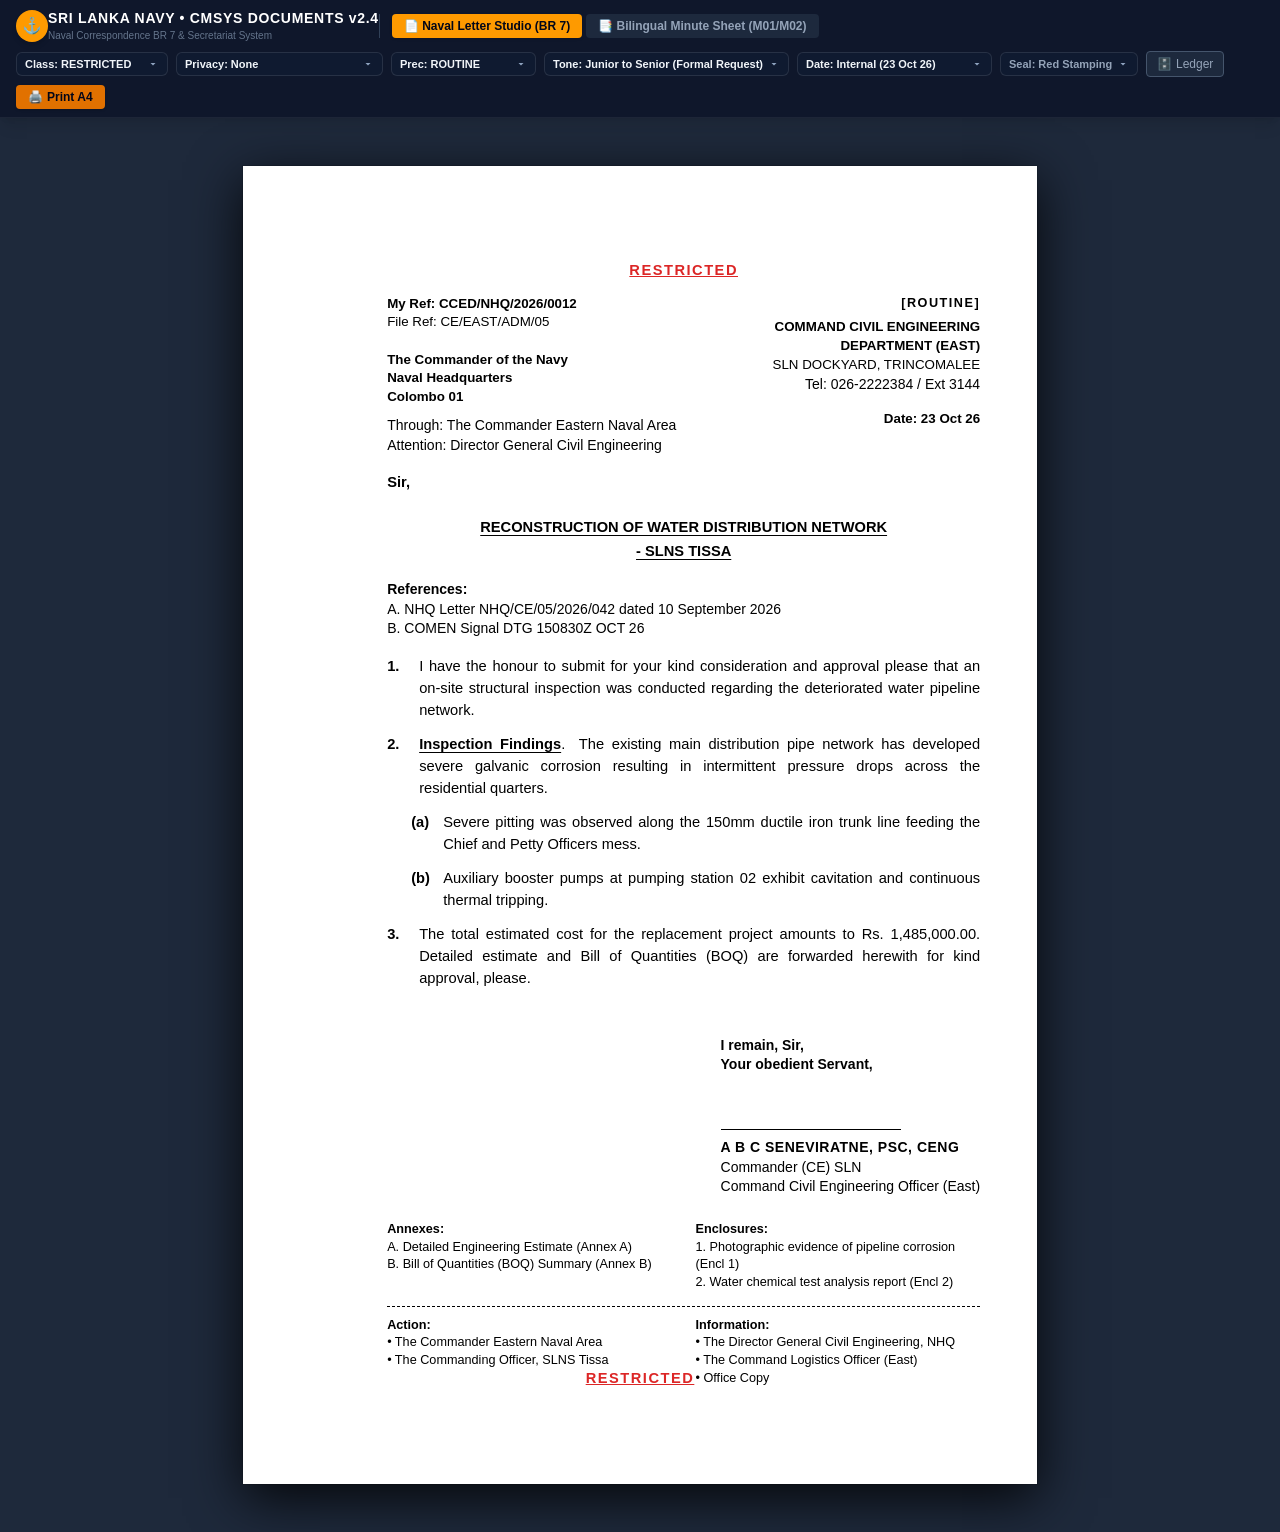
==== commit 82ddbc91: "feat(ui): integrate dual letter and minute studio viewports in index.html" ====
--- a/index.html
+++ b/index.html
@@ -2,91 +2,268 @@
 <html lang="en">
 <head>
   <meta charset="UTF-8">
-  <title>CMSys Documents - Sri Lanka Navy</title>
+  <title>CMSys Documents - Sri Lanka Navy Document & Secretariat System</title>
   <link rel="stylesheet" href="style.css">
+  <style>
+    /* Inline control bar polish */
+    .toolbar-select {
+      background-color: #1e293b;
+      border: 1px solid #475569;
+      color: #f1f5f9;
+      font-size: 11px;
+      font-weight: 600;
+      padding: 3px 8px;
+      border-radius: 6px;
+      outline: none;
+      cursor: pointer;
+    }
+    .toolbar-select:focus {
+      border-color: #f59e0b;
+    }
+  </style>
 </head>
-<body class="flex flex-col h-screen overflow-hidden">
-
-  <!-- Command Top Bar -->
-  <header class="no-print bg-slate-900 border-b border-slate-700 px-6 py-3 flex justify-between items-center text-white">
+<body class="flex flex-col h-screen overflow-hidden bg-slate-950 text-slate-100">
+
+  <!-- Command Top Bar (Operational Toolbar) -->
+  <header class="no-print bg-slate-900 border-b border-slate-700 px-4 py-2 flex flex-wrap justify-between items-center text-white gap-2 z-10 shadow-lg">
+    <!-- Brand & Mode Switcher -->
     <div class="flex items-center space-x-3">
-      <div class="w-8 h-8 rounded-full bg-amber-500 flex items-center justify-center font-bold text-slate-950">⚓</div>
-      <span class="font-bold tracking-wider text-base">SRI LANKA NAVY • CMSYS DOCUMENTS v2.4</span>
-    </div>
-    <div class="flex items-center space-x-4">
-      <a href="workstation.html" class="bg-slate-800 hover:bg-slate-700 border border-slate-600 px-3 py-1 rounded text-sm text-slate-300 transition flex items-center gap-1.5" title="Open Master Document Registry & Minute Sheet Studio">
-        <span>📑</span> Master Registry
-      </a>
-      <select id="br7ToneSelect" onchange="App.applyToneFormula()" class="bg-slate-800 border border-slate-600 px-3 py-1 rounded text-sm text-amber-400">
-        <option value="junior">Tone: Junior to Senior (Formal Request)</option>
+      <div class="w-8 h-8 rounded-full bg-amber-500 flex items-center justify-center font-bold text-slate-950 shadow-md">⚓</div>
+      <div>
+        <span class="font-bold tracking-wider text-sm block">SRI LANKA NAVY • CMSYS DOCUMENTS v2.4</span>
+        <span class="text-[10px] text-slate-400 block -mt-0.5">Naval Correspondence BR 7 & Secretariat System</span>
+      </div>
+      <div class="hidden md:flex items-center space-x-1 pl-3 border-l border-slate-700">
+        <button type="button" id="tabBtnLetterStudio" onclick="App.switchStudioTab('letterstudio')" class="px-3 py-1 rounded text-xs font-bold bg-amber-500 text-slate-950 transition cursor-pointer shadow">
+          📄 Naval Letter Studio (BR 7)
+        </button>
+        <button type="button" id="tabBtnMinuteStudio" onclick="App.switchStudioTab('minutesheet')" class="px-3 py-1 rounded text-xs font-semibold bg-slate-800 text-slate-300 hover:bg-slate-700 transition cursor-pointer">
+          📑 Bilingual Minute Sheet (M01/M02)
+        </button>
+      </div>
+    </div>
+
+    <!-- Architectural Controls (Sections 1.2, 1.3, 1.4, 1.7) -->
+    <div class="flex flex-wrap items-center gap-2">
+      <!-- Security Class Dropdown (Section 1.2) -->
+      <select id="selectSecurityClass" onchange="App.setSecurityClass(this.value)" class="toolbar-select text-rose-400 border-rose-800/60" title="Security Classification Grade">
+        <option value="RESTRICTED" selected>Class: RESTRICTED</option>
+        <option value="CONFIDENTIAL">Class: CONFIDENTIAL</option>
+        <option value="SECRET">Class: SECRET</option>
+        <option value="TOP SECRET">Class: TOP SECRET</option>
+        <option value="UNCLASSIFIED">Class: UNCLASSIFIED</option>
+      </select>
+
+      <!-- Privacy Marking Dropdown (Section 1.2) -->
+      <select id="selectPrivacyMarking" onchange="App.setPrivacyMarking(this.value)" class="toolbar-select text-amber-300 border-amber-800/60" title="Privacy Marking">
+        <option value="NONE" selected>Privacy: None</option>
+        <option value="STAFF IN CONFIDENCE">STAFF IN CONFIDENCE</option>
+        <option value="PERSONAL AND CONFIDENTIAL">PERSONAL AND CONFIDENTIAL</option>
+      </select>
+
+      <!-- Precedence Flag Dropdown (Section 1.3) -->
+      <select id="selectPrecedence" onchange="App.setPrecedence(this.value)" class="toolbar-select text-blue-300 border-blue-800/60" title="Precedence Flag">
+        <option value="ROUTINE" selected>Prec: ROUTINE</option>
+        <option value="PRIORITY">Prec: PRIORITY</option>
+        <option value="IMMEDIATE">Prec: IMMEDIATE</option>
+        <option value="FLASH">Prec: FLASH</option>
+        <option value="OP IMMEDIATE">Prec: OP IMMEDIATE</option>
+      </select>
+
+      <!-- Tone Switcher Dropdown (Section 1.7) -->
+      <select id="br7ToneSelect" onchange="App.applyToneFormula()" class="toolbar-select text-amber-400 border-amber-800/60" title="Correspondence Tone">
+        <option value="junior" selected>Tone: Junior to Senior (Formal Request)</option>
         <option value="senior">Tone: Senior to Junior (Directive)</option>
         <option value="equal">Tone: Equal to Equal (Colleague)</option>
-      </select>
-      <button onclick="window.print()" class="bg-amber-600 hover:bg-amber-500 text-slate-950 font-bold px-4 py-1 rounded text-sm transition">
-        Print Document (A4)
+        <option value="do_letter">Tone: DO Letter (Personal)</option>
+      </select>
+
+      <!-- Date Format Dropdown (Section 1.4) -->
+      <select id="selectDateMode" onchange="App.setDateMode(this.value)" class="toolbar-select text-emerald-300 border-emerald-800/60" title="Date Format Mode">
+        <option value="internal" selected>Date: Internal (23 Oct 26)</option>
+        <option value="external">Date: Civil (23rd October 2026)</option>
+        <option value="ink_dating">Date: Ink Line (___ ___ 20__)</option>
+      </select>
+
+      <!-- Stamping Color Toggle (Section 1.2) -->
+      <select id="selectStampingMode" onchange="App.setStampingMode(this.value)" class="toolbar-select text-slate-300" title="Print Stamping Representation">
+        <option value="red" selected>Seal: Red Stamping</option>
+        <option value="monochrome">Seal: Carbon Black</option>
+      </select>
+
+      <!-- Full Master Registry Ledger Link -->
+      <a href="workstation.html" class="bg-slate-800 hover:bg-slate-700 border border-slate-600 px-2.5 py-1 rounded text-xs text-slate-300 transition flex items-center gap-1" title="Open Master Document Registry & Archives">
+        <span>🗄️</span> Ledger
+      </a>
+
+      <!-- Print Action -->
+      <button type="button" onclick="window.print()" class="bg-amber-600 hover:bg-amber-500 text-slate-950 font-bold px-3 py-1 rounded text-xs transition shadow flex items-center gap-1 cursor-pointer">
+        <span>🖨️</span> Print A4
       </button>
     </div>
   </header>
 
   <!-- Main Workstation Viewport -->
   <main class="flex-1 paper-viewport">
-    <!-- Live WYSIWYG ISO 216 A4 Paper Canvas -->
-    <div id="paperCanvas" class="a4-canvas">
-      
-      <!-- Top Classification Banner -->
-      <div id="topSecClass" class="security-banner restricted">RESTRICTED</div>
-
-      <!-- Superscription Matrix -->
-      <div class="header-grid">
-        <div class="superscription-left">
-          <div id="displayLetterRef" class="font-semibold">My Ref: CCED/NHQ/2026/0012</div>
-          <div id="displayFileRef" class="text-gray-700">File Ref: CE/EAST/ADM/05</div>
-          <br>
-          <div id="displayAddressee" class="whitespace-pre-line font-bold">The Commander of the Navy
+    
+    <!-- ===================================================================== -->
+    <!-- MODULE 1: BR 7 NAVAL LETTER CANVAS (Sections 1.1 through 1.8) -->
+    <!-- ===================================================================== -->
+    <div id="letterStudioViewport" class="w-full flex justify-center py-6">
+      <div id="paperCanvas" class="a4-canvas">
+        
+        <!-- Section 1.2: Top Classification Banner (Bold, Uppercase, Underlined) -->
+        <div id="topSecClass" class="security-banner stamp-red">RESTRICTED</div>
+
+        <!-- Section 1.2: Top Privacy Marking (Directly below classification) -->
+        <div id="topPrivacyMarking" class="privacy-marking" style="display: none;"></div>
+
+        <!-- Section 1.3 & 1.4: Superscription Matrix -->
+        <div class="header-grid">
+          <!-- Left-Hand Top Corner (1.4: Ref, File, Functional Addressee, Routing) -->
+          <div class="superscription-left">
+            <div id="displayLetterRef" class="font-semibold">My Ref: CCED/NHQ/2026/0012</div>
+            <div id="displayFileRef" class="text-gray-700">File Ref: CE/EAST/ADM/05</div>
+            <br>
+            <div id="displayAddressee" class="whitespace-pre-line font-bold">The Commander of the Navy
 Naval Headquarters
 Colombo 01</div>
-          <div class="mt-2 text-sm">Through: <span id="displayChannel">The Commander Eastern Naval Area</span></div>
-          <div class="text-sm">Attention: <span id="displayAttention">Director General Civil Engineering</span></div>
-        </div>
-
-        <div class="superscription-right">
-          <div class="font-bold">COMMAND CIVIL ENGINEERING DEPARTMENT (EAST)</div>
-          <div>SLN DOCKYARD, TRINCOMALEE</div>
-          <div class="text-sm">Tel: 026-2222384 / Ext 3144</div>
-          <div id="displayLetterDate" class="mt-4 font-semibold">Date: 23 Oct 2026</div>
-        </div>
-      </div>
-
-      <!-- Salutation -->
-      <div id="letterSalutation" class="mt-4 font-semibold">Sir,</div>
-
-      <!-- Subject Statement -->
-      <div id="displaySubject" class="subject-title">
-        RECONSTRUCTION OF WATER DISTRIBUTION NETWORK - SLNS TISSA
-      </div>
-
-      <!-- References List -->
-      <div id="canvasReferences" class="references-block text-sm"></div>
-
-      <!-- Hierarchical Arabic Numerals Paragraphs -->
-      <div id="canvasParagraphs" class="mt-4"></div>
-
-      <!-- Complimentary Close -->
-      <div id="complimentaryClose" class="mt-6 font-semibold whitespace-pre-line"></div>
-
-      <!-- Signature Section -->
-      <div class="signature-block">
-        <div>sd/-</div>
-        <div id="sigName" class="name">A B C SENEVIRATNE</div>
-        <div id="sigRank">Commander (CE)</div>
-        <div id="sigAppt">Command Civil Engineering Officer (East)</div>
-      </div>
-
-      <!-- Bottom Security Banner -->
-      <div id="botSecClass" class="security-banner restricted" style="position: absolute; bottom: 25.4mm; left: 0; right: 0;">
-        RESTRICTED
-      </div>
-    </div>
+            <div class="mt-2 text-sm">Through: <span id="displayChannel">The Commander Eastern Naval Area</span></div>
+            <div class="text-sm">Attention: <span id="displayAttention">Director General Civil Engineering</span></div>
+          </div>
+
+          <!-- Right-Hand Top Corner (1.3 & 1.4: Precedence, Copy No, Letterhead, Date) -->
+          <div class="superscription-right">
+            <div id="displayCopyNo" class="copy-no-top-right" style="display: none;">Copy No. 1 of 5</div>
+            <div id="displayPrecedence" class="precedence-top-right">[ROUTINE]</div>
+            <div class="font-bold">COMMAND CIVIL ENGINEERING DEPARTMENT (EAST)</div>
+            <div>SLN DOCKYARD, TRINCOMALEE</div>
+            <div class="text-sm">Tel: 026-2222384 / Ext 3144</div>
+            <div id="displayLetterDate" class="mt-4 font-semibold">Date: 23 Oct 26</div>
+          </div>
+        </div>
+
+        <!-- Section 1.7: Salutation -->
+        <div id="letterSalutation" class="mt-4 font-semibold">Sir,</div>
+
+        <!-- Section 1.5: Subject Statement (Multi-line Symmetrical Rule) -->
+        <div id="displaySubject" class="subject-title">
+          RECONSTRUCTION OF WATER DISTRIBUTION NETWORK - SLNS TISSA
+        </div>
+
+        <!-- Section 1.6: References Block (Reference: / References:, A., B., C.) -->
+        <div id="canvasReferences" class="references-block text-sm"></div>
+
+        <!-- Section 1.6: Hierarchical Arabic Numerals & Sub-Paragraphs -->
+        <div id="canvasParagraphs" class="mt-4"></div>
+
+        <!-- Section 1.7: Subscription Close & Signature Section (Right-hand quadrant, 5 lines below) -->
+        <div id="subscriptionSection" class="signature-block">
+          <div id="complimentaryClose" class="mb-5 font-semibold whitespace-pre-line">I remain, Sir,
+Your obedient Servant,</div>
+          <div id="inkSigLine" style="height: 35px; border-bottom: 1px solid #000; width: 180px; margin-bottom: 8px;"></div>
+          <div id="sigName" class="name">A B C SENEVIRATNE, psc, CEng</div>
+          <div id="sigRank">Commander (CE) SLN</div>
+          <div id="sigAppt">Command Civil Engineering Officer (East)</div>
+          <div id="sigForSuperior" class="superior-delegation" style="display: none;"></div>
+        </div>
+
+        <!-- Clearfix -->
+        <div style="clear: both;"></div>
+
+        <!-- Section 1.7: Enclosures & Annexes (Bottom Left, 2 lines below signature) -->
+        <div id="enclosuresAnnexesBlock" class="enclosures-annexes-block">
+          <div id="annexesContainer" style="width: 48%;"></div>
+          <div id="enclosuresContainer" style="width: 48%;"></div>
+        </div>
+
+        <!-- Section 1.7: Distribution Block (Action vs Information Separated) -->
+        <div id="distributionBlock" class="distribution-block">
+          <div id="distActionContainer" style="width: 48%;"></div>
+          <div id="distInfoContainer" style="width: 48%;"></div>
+        </div>
+
+        <!-- Section 1.8: Page Numbering Standards (Bottom center, 3 spaces above stamp) -->
+        <div id="pageNumberFooter" class="page-number-footer" style="display: none;"></div>
+
+        <!-- Section 1.2: Bottom Privacy Marking (Directly above bottom classification) -->
+        <div id="botPrivacyMarking" class="privacy-marking" style="position: absolute; bottom: 33mm; left: 0; right: 0; display: none;"></div>
+
+        <!-- Section 1.2: Bottom Security Banner (Bold, Uppercase, Underlined) -->
+        <div id="botSecClass" class="security-banner stamp-red" style="position: absolute; bottom: 25.4mm; left: 0; right: 0;">
+          RESTRICTED
+        </div>
+      </div>
+    </div>
+
+    <!-- ===================================================================== -->
+    <!-- MODULE 2: BILINGUAL MINUTE SHEET STUDIO CANVAS (Section 1.9: M01/M02) -->
+    <!-- ===================================================================== -->
+    <div id="minuteStudioViewport" class="w-full justify-center py-6" style="display: none;">
+      <div id="minuteSheetCanvas" class="a4-canvas minute-sheet-paper lang-si">
+        
+        <!-- Header Serial & Originator Marker (Centered, Capital M, Underlined Header) -->
+        <div class="text-center pb-3 border-b-2 border-black mb-4">
+          <div id="msDisplayMinuteSeq" class="inline-block px-3 py-0.5 bg-black text-white font-mono font-bold text-sm rounded">M 01</div>
+          <div class="mt-1">
+            <span id="msDisplayOriginatorTag" class="ms-originator-underlined font-black text-xs uppercase tracking-wider">BY CCEO(E)</span>
+          </div>
+        </div>
+
+        <!-- Minute Sheet Dual Grid Layout (Left Addressee 32% | Right Content 68%) -->
+        <div class="flex items-start">
+          <!-- Left Column: Addressee & Through Channel (32%) -->
+          <div class="w-[32%] pr-4 border-r-2 border-black min-h-[750px] text-xs">
+            <div class="mb-6">
+              <span class="font-bold underline text-[11px] block mb-1">මඟින්:</span>
+              <div id="msDisplayOriginatorThrough" class="font-medium text-slate-800 leading-relaxed whitespace-pre-line"></div>
+            </div>
+            <div>
+              <span class="font-bold underline text-[11px] block mb-1">වෙත:</span>
+              <div id="msDisplayAddressee" class="font-bold text-slate-900 leading-relaxed whitespace-pre-line"></div>
+            </div>
+          </div>
+
+          <!-- Right Column: Minutes Content (68%) -->
+          <div class="w-[68%] pl-6 text-xs text-justify">
+            <!-- Date & Subject Heading -->
+            <div class="flex justify-between items-center mb-3 text-[11px]">
+              <div><strong>දිනය:</strong> <span id="msDisplayDate"></span></div>
+              <div class="text-slate-500 font-mono text-[10px]">NCW/ENG/MIN/01</div>
+            </div>
+
+            <div class="mb-4">
+              <div id="msDisplaySubject" class="font-bold uppercase underline text-xs text-center leading-relaxed"></div>
+            </div>
+
+            <!-- M01: Originator Technical Submission & Inspection Report -->
+            <div class="mb-4">
+              <div class="font-bold text-[11px] mb-1 underline">M 01 - තාක්ෂණික වාර්තාව හා ඇස්තමේන්තු ඉදිරිපත් කිරීම:</div>
+              <div id="msDisplayM01Body" class="leading-relaxed whitespace-pre-line text-xs"></div>
+            </div>
+
+            <!-- M01 Signature Block -->
+            <div id="msDisplayM01Sig" class="mt-6 ml-auto w-64 text-left leading-normal text-xs font-semibold"></div>
+
+            <!-- Perforated Tear-off Horizontal Division Line -->
+            <div class="ms-m02-divider my-6 border-t-2 border-dashed border-black pt-3">
+              <div class="text-center font-bold text-[10px] tracking-wider uppercase text-slate-500 mb-2">--- End of M 01 Submission / Sectional Review ---</div>
+            </div>
+
+            <!-- M02: Departmental Supervising Officer Endorsement / Executive Approval -->
+            <div class="mb-4">
+              <div class="font-bold text-[11px] mb-1 underline">M 02 - දෙපාර්තමේන්තු අධීක්ෂණ නිලධාරී නිර්දේශය හා අනුමැතිය:</div>
+              <div id="msDisplayM02Body" class="leading-relaxed whitespace-pre-line text-xs"></div>
+            </div>
+
+            <!-- M02 Signature Block -->
+            <div id="msDisplayM02Sig" class="mt-6 ml-auto w-64 text-left leading-normal text-xs font-semibold"></div>
+          </div>
+        </div>
+
+      </div>
+    </div>
+
   </main>
 
   <script src="app.js"></script>
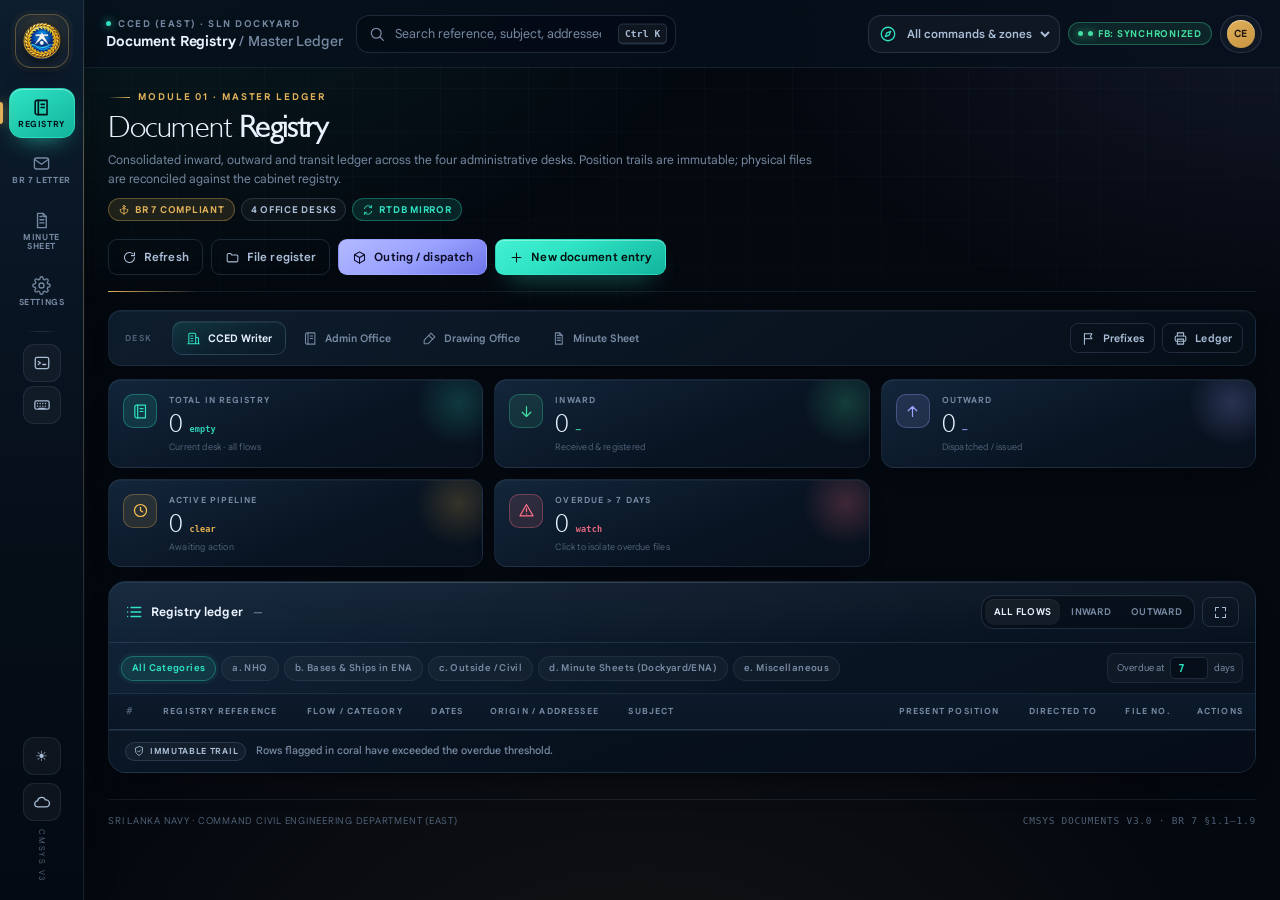
==== commit 963d3aea: "feat(ui): Command Deck v3 — rebuilt workstation interface Recreate the CMSys Documents system UI as " ====
--- a/index.html
+++ b/index.html
@@ -1,271 +1,78 @@
 <!DOCTYPE html>
-<html lang="en">
+<html lang="en" class="dark">
 <head>
-  <meta charset="UTF-8">
-  <title>CMSys Documents - Sri Lanka Navy Document & Secretariat System</title>
-  <link rel="stylesheet" href="style.css">
-  <style>
-    /* Inline control bar polish */
-    .toolbar-select {
-      background-color: #1e293b;
-      border: 1px solid #475569;
-      color: #f1f5f9;
-      font-size: 11px;
-      font-weight: 600;
-      padding: 3px 8px;
-      border-radius: 6px;
-      outline: none;
-      cursor: pointer;
-    }
-    .toolbar-select:focus {
-      border-color: #f59e0b;
-    }
-  </style>
+    <meta charset="UTF-8">
+    <meta name="viewport" content="width=device-width, initial-scale=1.0">
+    <meta name="color-scheme" content="dark">
+    <meta name="theme-color" content="#050c16">
+    <meta http-equiv="refresh" content="0; url=workstation.html">
+    <title>CMSys Documents — Command Deck</title>
+    <link rel="icon" type="image/png" href="logo-crest.png">
+    <style>
+        :root { color-scheme: dark; }
+        * { box-sizing: border-box; }
+        body {
+            margin: 0;
+            min-height: 100vh;
+            display: grid;
+            place-items: center;
+            background:
+                radial-gradient(900px 520px at 20% 0%, rgba(47, 227, 196, .12), transparent 60%),
+                radial-gradient(800px 520px at 80% 100%, rgba(226, 178, 90, .09), transparent 60%),
+                #050c16;
+            color: #eaf2ff;
+            font-family: 'Google Sans', system-ui, -apple-system, 'Segoe UI', sans-serif;
+        }
+        .splash {
+            display: flex;
+            flex-direction: column;
+            align-items: center;
+            gap: 14px;
+            padding: 34px 38px;
+            border-radius: 22px;
+            border: 1px solid rgba(151, 190, 235, .17);
+            background: linear-gradient(160deg, rgba(20, 40, 62, .9), rgba(7, 16, 28, .95));
+            box-shadow: 0 40px 100px -40px #000;
+            text-align: center;
+        }
+        .crest {
+            width: 74px; height: 74px;
+            display: grid; place-items: center;
+            border-radius: 20px;
+            border: 1px solid rgba(226, 178, 90, .35);
+            background: radial-gradient(circle at 50% 30%, rgba(226, 178, 90, .22), transparent 70%);
+        }
+        .crest img { width: 52px; height: 52px; object-fit: contain; }
+        h1 { font-size: 19px; font-weight: 700; letter-spacing: -.01em; margin: 0; }
+        h1 span { color: #2fe3c4; }
+        p { margin: 0; font-size: 11.5px; color: #8fa3bf; max-width: 330px; line-height: 1.6; }
+        .bar { width: 190px; height: 3px; border-radius: 3px; background: rgba(255, 255, 255, .08); overflow: hidden; }
+        .bar i { display: block; height: 100%; width: 40%; border-radius: 3px; background: linear-gradient(90deg, #12b39c, #2fe3c4); animation: sweep 1.2s cubic-bezier(.4, 0, .2, 1) infinite; }
+        a {
+            margin-top: 4px;
+            font-size: 10px;
+            font-weight: 700;
+            letter-spacing: .14em;
+            text-transform: uppercase;
+            color: #2fe3c4;
+            text-decoration: none;
+            border-bottom: 1px solid rgba(47, 227, 196, .35);
+            padding-bottom: 2px;
+        }
+        @keyframes sweep {
+            0% { transform: translateX(-110%); }
+            100% { transform: translateX(360%); }
+        }
+    </style>
 </head>
-<body class="flex flex-col h-screen overflow-hidden bg-slate-950 text-slate-100">
-
-  <!-- Command Top Bar (Operational Toolbar) -->
-  <header class="no-print bg-slate-900 border-b border-slate-700 px-4 py-2 flex flex-wrap justify-between items-center text-white gap-2 z-10 shadow-lg">
-    <!-- Brand & Mode Switcher -->
-    <div class="flex items-center space-x-3">
-      <div class="w-8 h-8 rounded-full bg-amber-500 flex items-center justify-center font-bold text-slate-950 shadow-md">⚓</div>
-      <div>
-        <span class="font-bold tracking-wider text-sm block">SRI LANKA NAVY • CMSYS DOCUMENTS v2.4</span>
-        <span class="text-[10px] text-slate-400 block -mt-0.5">Naval Correspondence BR 7 & Secretariat System</span>
-      </div>
-      <div class="hidden md:flex items-center space-x-1 pl-3 border-l border-slate-700">
-        <button type="button" id="tabBtnLetterStudio" onclick="App.switchStudioTab('letterstudio')" class="px-3 py-1 rounded text-xs font-bold bg-amber-500 text-slate-950 transition cursor-pointer shadow">
-          📄 Naval Letter Studio (BR 7)
-        </button>
-        <button type="button" id="tabBtnMinuteStudio" onclick="App.switchStudioTab('minutesheet')" class="px-3 py-1 rounded text-xs font-semibold bg-slate-800 text-slate-300 hover:bg-slate-700 transition cursor-pointer">
-          📑 Bilingual Minute Sheet (M01/M02)
-        </button>
-      </div>
+<body>
+    <div class="splash">
+        <div class="crest"><img src="logo-crest.png" alt="Sri Lanka Navy crest"></div>
+        <h1><span>CMSys</span> Documents</h1>
+        <p>Opening the Naval Correspondence &amp; Registry Command Deck…</p>
+        <div class="bar"><i></i></div>
+        <a href="workstation.html">Enter workstation</a>
     </div>
-
-    <!-- Architectural Controls (Sections 1.2, 1.3, 1.4, 1.7) -->
-    <div class="flex flex-wrap items-center gap-2">
-      <!-- Security Class Dropdown (Section 1.2) -->
-      <select id="selectSecurityClass" onchange="App.setSecurityClass(this.value)" class="toolbar-select text-rose-400 border-rose-800/60" title="Security Classification Grade">
-        <option value="RESTRICTED" selected>Class: RESTRICTED</option>
-        <option value="CONFIDENTIAL">Class: CONFIDENTIAL</option>
-        <option value="SECRET">Class: SECRET</option>
-        <option value="TOP SECRET">Class: TOP SECRET</option>
-        <option value="UNCLASSIFIED">Class: UNCLASSIFIED</option>
-      </select>
-
-      <!-- Privacy Marking Dropdown (Section 1.2) -->
-      <select id="selectPrivacyMarking" onchange="App.setPrivacyMarking(this.value)" class="toolbar-select text-amber-300 border-amber-800/60" title="Privacy Marking">
-        <option value="NONE" selected>Privacy: None</option>
-        <option value="STAFF IN CONFIDENCE">STAFF IN CONFIDENCE</option>
-        <option value="PERSONAL AND CONFIDENTIAL">PERSONAL AND CONFIDENTIAL</option>
-      </select>
-
-      <!-- Precedence Flag Dropdown (Section 1.3) -->
-      <select id="selectPrecedence" onchange="App.setPrecedence(this.value)" class="toolbar-select text-blue-300 border-blue-800/60" title="Precedence Flag">
-        <option value="ROUTINE" selected>Prec: ROUTINE</option>
-        <option value="PRIORITY">Prec: PRIORITY</option>
-        <option value="IMMEDIATE">Prec: IMMEDIATE</option>
-        <option value="FLASH">Prec: FLASH</option>
-        <option value="OP IMMEDIATE">Prec: OP IMMEDIATE</option>
-      </select>
-
-      <!-- Tone Switcher Dropdown (Section 1.7) -->
-      <select id="br7ToneSelect" onchange="App.applyToneFormula()" class="toolbar-select text-amber-400 border-amber-800/60" title="Correspondence Tone">
-        <option value="junior" selected>Tone: Junior to Senior (Formal Request)</option>
-        <option value="senior">Tone: Senior to Junior (Directive)</option>
-        <option value="equal">Tone: Equal to Equal (Colleague)</option>
-        <option value="do_letter">Tone: DO Letter (Personal)</option>
-      </select>
-
-      <!-- Date Format Dropdown (Section 1.4) -->
-      <select id="selectDateMode" onchange="App.setDateMode(this.value)" class="toolbar-select text-emerald-300 border-emerald-800/60" title="Date Format Mode">
-        <option value="internal" selected>Date: Internal (23 Oct 26)</option>
-        <option value="external">Date: Civil (23rd October 2026)</option>
-        <option value="ink_dating">Date: Ink Line (___ ___ 20__)</option>
-      </select>
-
-      <!-- Stamping Color Toggle (Section 1.2) -->
-      <select id="selectStampingMode" onchange="App.setStampingMode(this.value)" class="toolbar-select text-slate-300" title="Print Stamping Representation">
-        <option value="red" selected>Seal: Red Stamping</option>
-        <option value="monochrome">Seal: Carbon Black</option>
-      </select>
-
-      <!-- Full Master Registry Ledger Link -->
-      <a href="workstation.html" class="bg-slate-800 hover:bg-slate-700 border border-slate-600 px-2.5 py-1 rounded text-xs text-slate-300 transition flex items-center gap-1" title="Open Master Document Registry & Archives">
-        <span>🗄️</span> Ledger
-      </a>
-
-      <!-- Print Action -->
-      <button type="button" onclick="window.print()" class="bg-amber-600 hover:bg-amber-500 text-slate-950 font-bold px-3 py-1 rounded text-xs transition shadow flex items-center gap-1 cursor-pointer">
-        <span>🖨️</span> Print A4
-      </button>
-    </div>
-  </header>
-
-  <!-- Main Workstation Viewport -->
-  <main class="flex-1 paper-viewport">
-    
-    <!-- ===================================================================== -->
-    <!-- MODULE 1: BR 7 NAVAL LETTER CANVAS (Sections 1.1 through 1.8) -->
-    <!-- ===================================================================== -->
-    <div id="letterStudioViewport" class="w-full flex justify-center py-6">
-      <div id="paperCanvas" class="a4-canvas">
-        
-        <!-- Section 1.2: Top Classification Banner (Bold, Uppercase, Underlined) -->
-        <div id="topSecClass" class="security-banner stamp-red">RESTRICTED</div>
-
-        <!-- Section 1.2: Top Privacy Marking (Directly below classification) -->
-        <div id="topPrivacyMarking" class="privacy-marking" style="display: none;"></div>
-
-        <!-- Section 1.3 & 1.4: Superscription Matrix -->
-        <div class="header-grid">
-          <!-- Left-Hand Top Corner (1.4: Ref, File, Functional Addressee, Routing) -->
-          <div class="superscription-left">
-            <div id="displayLetterRef" class="font-semibold">My Ref: CCED/NHQ/2026/0012</div>
-            <div id="displayFileRef" class="text-gray-700">File Ref: CE/EAST/ADM/05</div>
-            <br>
-            <div id="displayAddressee" class="whitespace-pre-line font-bold">The Commander of the Navy
-Naval Headquarters
-Colombo 01</div>
-            <div class="mt-2 text-sm">Through: <span id="displayChannel">The Commander Eastern Naval Area</span></div>
-            <div class="text-sm">Attention: <span id="displayAttention">Director General Civil Engineering</span></div>
-          </div>
-
-          <!-- Right-Hand Top Corner (1.3 & 1.4: Precedence, Copy No, Letterhead, Date) -->
-          <div class="superscription-right">
-            <div id="displayCopyNo" class="copy-no-top-right" style="display: none;">Copy No. 1 of 5</div>
-            <div id="displayPrecedence" class="precedence-top-right">[ROUTINE]</div>
-            <div class="font-bold">COMMAND CIVIL ENGINEERING DEPARTMENT (EAST)</div>
-            <div>SLN DOCKYARD, TRINCOMALEE</div>
-            <div class="text-sm">Tel: 026-2222384 / Ext 3144</div>
-            <div id="displayLetterDate" class="mt-4 font-semibold">Date: 23 Oct 26</div>
-          </div>
-        </div>
-
-        <!-- Section 1.7: Salutation -->
-        <div id="letterSalutation" class="mt-4 font-semibold">Sir,</div>
-
-        <!-- Section 1.5: Subject Statement (Multi-line Symmetrical Rule) -->
-        <div id="displaySubject" class="subject-title">
-          RECONSTRUCTION OF WATER DISTRIBUTION NETWORK - SLNS TISSA
-        </div>
-
-        <!-- Section 1.6: References Block (Reference: / References:, A., B., C.) -->
-        <div id="canvasReferences" class="references-block text-sm"></div>
-
-        <!-- Section 1.6: Hierarchical Arabic Numerals & Sub-Paragraphs -->
-        <div id="canvasParagraphs" class="mt-4"></div>
-
-        <!-- Section 1.7: Subscription Close & Signature Section (Right-hand quadrant, 5 lines below) -->
-        <div id="subscriptionSection" class="signature-block">
-          <div id="complimentaryClose" class="mb-5 font-semibold whitespace-pre-line">I remain, Sir,
-Your obedient Servant,</div>
-          <div id="inkSigLine" style="height: 35px; border-bottom: 1px solid #000; width: 180px; margin-bottom: 8px;"></div>
-          <div id="sigName" class="name">A B C SENEVIRATNE, psc, CEng</div>
-          <div id="sigRank">Commander (CE) SLN</div>
-          <div id="sigAppt">Command Civil Engineering Officer (East)</div>
-          <div id="sigForSuperior" class="superior-delegation" style="display: none;"></div>
-        </div>
-
-        <!-- Clearfix -->
-        <div style="clear: both;"></div>
-
-        <!-- Section 1.7: Enclosures & Annexes (Bottom Left, 2 lines below signature) -->
-        <div id="enclosuresAnnexesBlock" class="enclosures-annexes-block">
-          <div id="annexesContainer" style="width: 48%;"></div>
-          <div id="enclosuresContainer" style="width: 48%;"></div>
-        </div>
-
-        <!-- Section 1.7: Distribution Block (Action vs Information Separated) -->
-        <div id="distributionBlock" class="distribution-block">
-          <div id="distActionContainer" style="width: 48%;"></div>
-          <div id="distInfoContainer" style="width: 48%;"></div>
-        </div>
-
-        <!-- Section 1.8: Page Numbering Standards (Bottom center, 3 spaces above stamp) -->
-        <div id="pageNumberFooter" class="page-number-footer" style="display: none;"></div>
-
-        <!-- Section 1.2: Bottom Privacy Marking (Directly above bottom classification) -->
-        <div id="botPrivacyMarking" class="privacy-marking" style="position: absolute; bottom: 33mm; left: 0; right: 0; display: none;"></div>
-
-        <!-- Section 1.2: Bottom Security Banner (Bold, Uppercase, Underlined) -->
-        <div id="botSecClass" class="security-banner stamp-red" style="position: absolute; bottom: 25.4mm; left: 0; right: 0;">
-          RESTRICTED
-        </div>
-      </div>
-    </div>
-
-    <!-- ===================================================================== -->
-    <!-- MODULE 2: BILINGUAL MINUTE SHEET STUDIO CANVAS (Section 1.9: M01/M02) -->
-    <!-- ===================================================================== -->
-    <div id="minuteStudioViewport" class="w-full justify-center py-6" style="display: none;">
-      <div id="minuteSheetCanvas" class="a4-canvas minute-sheet-paper lang-si">
-        
-        <!-- Header Serial & Originator Marker (Centered, Capital M, Underlined Header) -->
-        <div class="text-center pb-3 border-b-2 border-black mb-4">
-          <div id="msDisplayMinuteSeq" class="inline-block px-3 py-0.5 bg-black text-white font-mono font-bold text-sm rounded">M 01</div>
-          <div class="mt-1">
-            <span id="msDisplayOriginatorTag" class="ms-originator-underlined font-black text-xs uppercase tracking-wider">BY CCEO(E)</span>
-          </div>
-        </div>
-
-        <!-- Minute Sheet Dual Grid Layout (Left Addressee 32% | Right Content 68%) -->
-        <div class="flex items-start">
-          <!-- Left Column: Addressee & Through Channel (32%) -->
-          <div class="w-[32%] pr-4 border-r-2 border-black min-h-[750px] text-xs">
-            <div class="mb-6">
-              <span class="font-bold underline text-[11px] block mb-1">මඟින්:</span>
-              <div id="msDisplayOriginatorThrough" class="font-medium text-slate-800 leading-relaxed whitespace-pre-line"></div>
-            </div>
-            <div>
-              <span class="font-bold underline text-[11px] block mb-1">වෙත:</span>
-              <div id="msDisplayAddressee" class="font-bold text-slate-900 leading-relaxed whitespace-pre-line"></div>
-            </div>
-          </div>
-
-          <!-- Right Column: Minutes Content (68%) -->
-          <div class="w-[68%] pl-6 text-xs text-justify">
-            <!-- Date & Subject Heading -->
-            <div class="flex justify-between items-center mb-3 text-[11px]">
-              <div><strong>දිනය:</strong> <span id="msDisplayDate"></span></div>
-              <div class="text-slate-500 font-mono text-[10px]">NCW/ENG/MIN/01</div>
-            </div>
-
-            <div class="mb-4">
-              <div id="msDisplaySubject" class="font-bold uppercase underline text-xs text-center leading-relaxed"></div>
-            </div>
-
-            <!-- M01: Originator Technical Submission & Inspection Report -->
-            <div class="mb-4">
-              <div class="font-bold text-[11px] mb-1 underline">M 01 - තාක්ෂණික වාර්තාව හා ඇස්තමේන්තු ඉදිරිපත් කිරීම:</div>
-              <div id="msDisplayM01Body" class="leading-relaxed whitespace-pre-line text-xs"></div>
-            </div>
-
-            <!-- M01 Signature Block -->
-            <div id="msDisplayM01Sig" class="mt-6 ml-auto w-64 text-left leading-normal text-xs font-semibold"></div>
-
-            <!-- Perforated Tear-off Horizontal Division Line -->
-            <div class="ms-m02-divider my-6 border-t-2 border-dashed border-black pt-3">
-              <div class="text-center font-bold text-[10px] tracking-wider uppercase text-slate-500 mb-2">--- End of M 01 Submission / Sectional Review ---</div>
-            </div>
-
-            <!-- M02: Departmental Supervising Officer Endorsement / Executive Approval -->
-            <div class="mb-4">
-              <div class="font-bold text-[11px] mb-1 underline">M 02 - දෙපාර්තමේන්තු අධීක්ෂණ නිලධාරී නිර්දේශය හා අනුමැතිය:</div>
-              <div id="msDisplayM02Body" class="leading-relaxed whitespace-pre-line text-xs"></div>
-            </div>
-
-            <!-- M02 Signature Block -->
-            <div id="msDisplayM02Sig" class="mt-6 ml-auto w-64 text-left leading-normal text-xs font-semibold"></div>
-          </div>
-        </div>
-
-      </div>
-    </div>
-
-  </main>
-
-  <script src="app.js"></script>
+    <script>window.location.replace('workstation.html');</script>
 </body>
-</html>+</html>
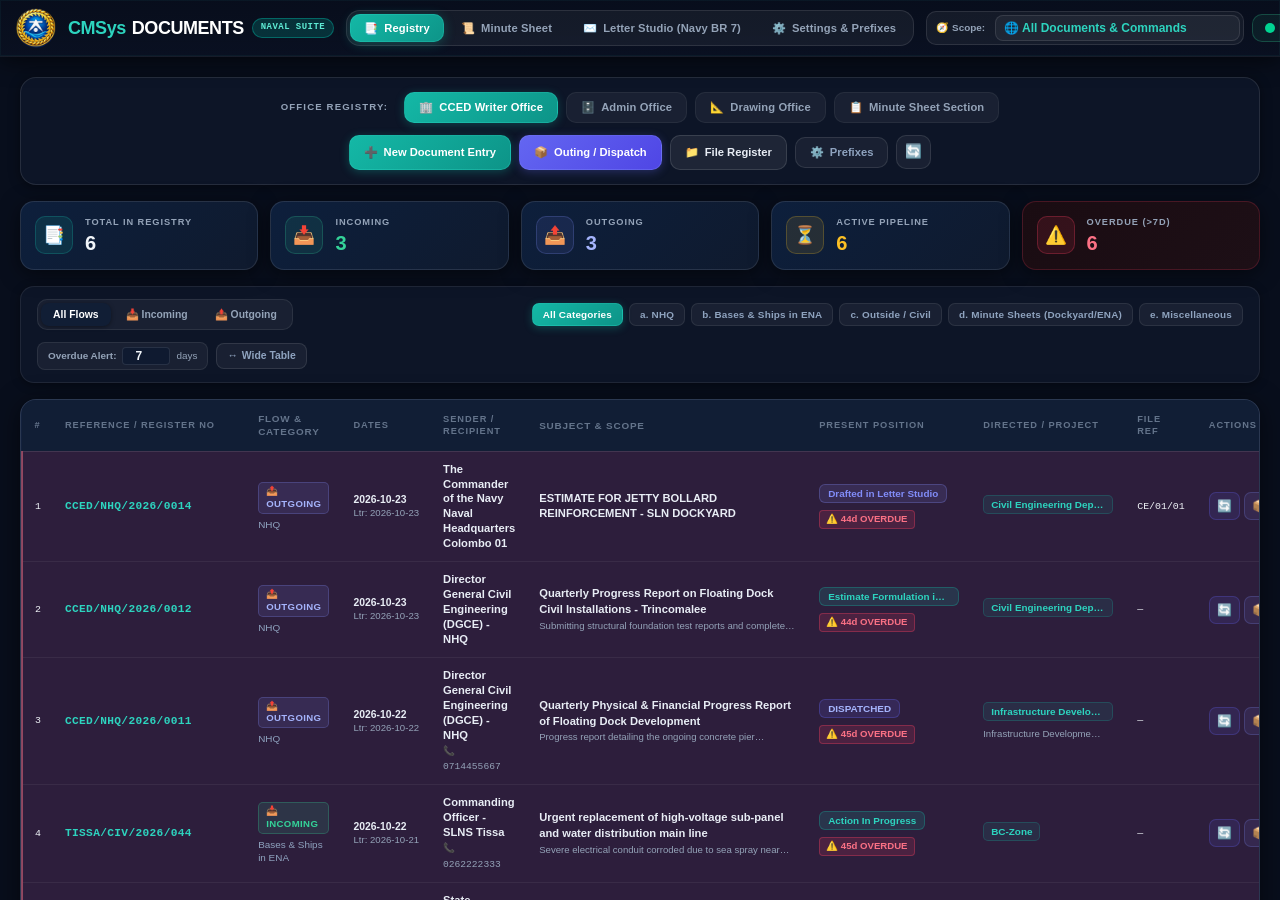
==== commit 10b65bc2: "feat(hosting): publish cmsys-docs-v2 to Firebase and prepare custom domain documents.cmsys.site" ====
--- a/index.html
+++ b/index.html
@@ -1,78 +1,1944 @@
 <!DOCTYPE html>
-<html lang="en" class="dark">
+<html lang="en" class="h-full dark">
 <head>
     <meta charset="UTF-8">
     <meta name="viewport" content="width=device-width, initial-scale=1.0">
-    <meta name="color-scheme" content="dark">
-    <meta name="theme-color" content="#050c16">
-    <meta http-equiv="refresh" content="0; url=workstation.html">
-    <title>CMSys Documents — Command Deck</title>
+    <title>CMSys Documents — Naval Document, Minute & Registry System</title>
+    <!-- Tailwind CSS (Offline Static) -->
+    <link rel="stylesheet" href="tailwind-static.css">
+    <!-- Sinhala Fonts Suite -->
+    <link rel="stylesheet" href="sinhala-fonts.css">
+    <!-- Master Custom Styles -->
+    <link rel="stylesheet" href="style.css">
     <link rel="icon" type="image/png" href="logo-crest.png">
     <style>
-        :root { color-scheme: dark; }
-        * { box-sizing: border-box; }
-        body {
-            margin: 0;
-            min-height: 100vh;
-            display: grid;
-            place-items: center;
-            background:
-                radial-gradient(900px 520px at 20% 0%, rgba(47, 227, 196, .12), transparent 60%),
-                radial-gradient(800px 520px at 80% 100%, rgba(226, 178, 90, .09), transparent 60%),
-                #050c16;
-            color: #eaf2ff;
-            font-family: 'Google Sans', system-ui, -apple-system, 'Segoe UI', sans-serif;
-        }
-        .splash {
-            display: flex;
-            flex-direction: column;
-            align-items: center;
-            gap: 14px;
-            padding: 34px 38px;
-            border-radius: 22px;
-            border: 1px solid rgba(151, 190, 235, .17);
-            background: linear-gradient(160deg, rgba(20, 40, 62, .9), rgba(7, 16, 28, .95));
-            box-shadow: 0 40px 100px -40px #000;
-            text-align: center;
-        }
-        .crest {
-            width: 74px; height: 74px;
-            display: grid; place-items: center;
-            border-radius: 20px;
-            border: 1px solid rgba(226, 178, 90, .35);
-            background: radial-gradient(circle at 50% 30%, rgba(226, 178, 90, .22), transparent 70%);
-        }
-        .crest img { width: 52px; height: 52px; object-fit: contain; }
-        h1 { font-size: 19px; font-weight: 700; letter-spacing: -.01em; margin: 0; }
-        h1 span { color: #2fe3c4; }
-        p { margin: 0; font-size: 11.5px; color: #8fa3bf; max-width: 330px; line-height: 1.6; }
-        .bar { width: 190px; height: 3px; border-radius: 3px; background: rgba(255, 255, 255, .08); overflow: hidden; }
-        .bar i { display: block; height: 100%; width: 40%; border-radius: 3px; background: linear-gradient(90deg, #12b39c, #2fe3c4); animation: sweep 1.2s cubic-bezier(.4, 0, .2, 1) infinite; }
-        a {
-            margin-top: 4px;
-            font-size: 10px;
-            font-weight: 700;
-            letter-spacing: .14em;
-            text-transform: uppercase;
-            color: #2fe3c4;
-            text-decoration: none;
-            border-bottom: 1px solid rgba(47, 227, 196, .35);
-            padding-bottom: 2px;
-        }
-        @keyframes sweep {
-            0% { transform: translateX(-110%); }
-            100% { transform: translateX(360%); }
-        }
+        /* Dark-mode flicker prevention */
+        html.dark { background-color: #080e1c !important; color: #e8edf5 !important; }
     </style>
 </head>
-<body>
-    <div class="splash">
-        <div class="crest"><img src="logo-crest.png" alt="Sri Lanka Navy crest"></div>
-        <h1><span>CMSys</span> Documents</h1>
-        <p>Opening the Naval Correspondence &amp; Registry Command Deck…</p>
-        <div class="bar"><i></i></div>
-        <a href="workstation.html">Enter workstation</a>
+<body class="h-full font-sans antialiased flex flex-col" style="background-color:#080e1c;color:#e8edf5;">
+
+    <!-- ========================================================================= -->
+    <!-- TOP NAVIGATION BAR                                                        -->
+    <!-- ========================================================================= -->
+    <header class="glass-header sticky top-0 z-40 border-b border-teal-500/20 shadow-xl text-white">
+        <div class="max-w-[99vw] mx-auto px-4 py-2 flex items-center justify-between gap-3">
+            
+            <!-- Brand & Crest -->
+            <div class="flex items-center gap-3 shrink-0">
+                <img src="logo-crest.png" alt="Sri Lanka Navy" class="h-10 w-10 object-contain drop-shadow">
+                <div>
+                    <div class="flex items-center gap-2">
+                        <h1 class="text-base sm:text-lg font-black tracking-tight flex items-center gap-1.5 leading-none">
+                            <span class="text-teal-400">CMSys</span> DOCUMENTS
+                        </h1>
+                        <span class="text-[9px] font-mono px-2 py-0.5 rounded-full bg-teal-500/20 text-teal-300 border border-teal-500/40 font-bold uppercase tracking-wider">
+                            NAVAL SUITE
+                        </span>
+                    </div>
+                    <p class="text-[10px] text-slate-400 hidden xl:block leading-tight mt-0.5">
+                        Sri Lanka Navy • Command Civil Engineering Department (East) • Dockyard Trincomalee
+                    </p>
+                </div>
+            </div>
+
+            <!-- Main Navigation Section Tabs -->
+            <nav style="display:flex;align-items:center;gap:3px;background:rgba(255,255,255,0.05);padding:3px;border-radius:14px;border:1px solid rgba(255,255,255,0.10)" class="shrink-0">
+                <button type="button" onclick="switchMainTab('registry')" id="tabBtn-registry" class="nav-tab-btn active" style="padding:6px 14px;border-radius:10px;font-size:0.7rem;font-weight:700;display:flex;align-items:center;gap:6px;cursor:pointer;transition:all 200ms">
+                    <span>📑</span> Registry
+                </button>
+                <button type="button" onclick="switchMainTab('minutesheet')" id="tabBtn-minutesheet" class="nav-tab-btn" style="padding:6px 14px;border-radius:10px;font-size:0.7rem;font-weight:600;color:#94a3b8;display:flex;align-items:center;gap:6px;cursor:pointer;transition:all 200ms">
+                    <span>📜</span> Minute Sheet
+                </button>
+                <button type="button" onclick="switchMainTab('letterstudio')" id="tabBtn-letterstudio" class="nav-tab-btn" style="padding:6px 14px;border-radius:10px;font-size:0.7rem;font-weight:600;color:#94a3b8;display:flex;align-items:center;gap:6px;cursor:pointer;transition:all 200ms">
+                    <span>✉️</span> Letter Studio (Navy BR 7)
+                </button>
+                <button type="button" onclick="switchMainTab('settings')" id="tabBtn-settings" class="nav-tab-btn" style="padding:6px 14px;border-radius:10px;font-size:0.7rem;font-weight:600;color:#94a3b8;display:flex;align-items:center;gap:6px;cursor:pointer;transition:all 200ms">
+                    <span>⚙️</span> Settings & Prefixes
+                </button>
+            </nav>
+
+            <!-- Dedicated Standalone Studios Direct Launchers -->
+            <div class="hidden lg:flex items-center gap-1.5 shrink-0 pl-1 border-l border-slate-700/60">
+                <a href="letters" class="px-2.5 py-1.5 rounded-xl text-[11px] font-bold bg-amber-500/15 text-amber-300 hover:bg-amber-500 hover:text-slate-950 border border-amber-500/30 transition flex items-center gap-1.5 shadow-sm" title="Launch Dedicated Standalone Naval Letter Studio (Air-gapped Full Screen /letters)">
+                    <span>✉️</span> Studio (/letters) ↗
+                </a>
+                <a href="minute" class="px-2.5 py-1.5 rounded-xl text-[11px] font-bold bg-teal-500/15 text-teal-300 hover:bg-teal-500 hover:text-slate-950 border border-teal-500/30 transition flex items-center gap-1.5 shadow-sm" title="Launch Dedicated Standalone Minute Sheet Studio (/minute)">
+                    <span>📜</span> Studio (/minute) ↗
+                </a>
+            </div>
+
+            <!-- Utility Controls (Search, Overdue Badge, Theme Toggle, Firebase Status) -->
+            <div class="flex items-center gap-2 shrink-0">
+                <!-- Global Scope / Zone Selector -->
+                <div style="display:flex;align-items:center;gap:4px;background:rgba(255,255,255,0.05);padding:3px;border-radius:10px;border:1px solid rgba(255,255,255,0.10)">
+                    <span style="font-size:0.62rem;font-weight:700;color:#94a3b8;padding:0 6px;display:flex;align-items:center;gap:4px">
+                        <span>🧭</span> Scope:
+                    </span>
+                    <select id="globalScopeSelect" onchange="onGlobalScopeChange(this.value)" class="bg-slate-900 text-teal-300 font-semibold px-2 py-1 rounded-lg border border-slate-700 outline-none text-xs cursor-pointer">
+                        <option value="ALL">🌐 All Documents & Commands</option>
+                        <option value="A-Zone">📍 A-Zone (Admin & Waterfront)</option>
+                        <option value="BC-Zone">📍 BC-Zone (Residential & Facilities)</option>
+                        <option value="D-Zone">📍 D-Zone (Technical & Industrial)</option>
+                        <option value="Carpentry Shop">🛠️ Carpentry Workshop</option>
+                        <option value="Welding Shop">⚡ Welding Workshop</option>
+                        <option value="Masonry Shop">🧱 Masonry & Concrete</option>
+                        <option value="Plumbing Shop">🚰 Plumbing & Water Supply</option>
+                    </select>
+                </div>
+
+                <!-- Global Search -->
+                <div class="relative hidden lg:block">
+                    <input type="text" id="globalSearchInput" oninput="onGlobalSearch(this.value)" placeholder="Search ref, subject..." class="w-44 xl:w-56 px-3 py-1.5 pl-8 text-xs bg-slate-900/90 border border-slate-700 rounded-xl text-white placeholder-slate-400 focus:outline-none focus:border-teal-500">
+                    <span class="absolute left-2.5 top-2 text-slate-400 text-xs">🔍</span>
+                </div>
+
+                <!-- Firebase Ecosystem Live Indicator -->
+                <button type="button" onclick="openEcosystemModal()" id="fbClusterPill" style="display:flex;align-items:center;gap:6px;padding:5px 12px;border-radius:10px;font-size:0.65rem;font-family:ui-monospace,monospace;font-weight:700;cursor:pointer;border:1px solid rgba(52,211,153,0.25);background:rgba(52,211,153,0.08);color:#a7f3d0;transition:all 200ms" title="Click to view CMSys Ecosystem Firebase Cluster Status">
+                    <span id="fbIndicatorDot" class="w-2.5 h-2.5 rounded-full bg-emerald-400 animate-pulse"></span>
+                    <span id="fbIndicatorText" class="text-[11px] hidden sm:inline">FB: Synchronized</span>
+                </button>
+
+                <!-- Theme Toggle Button -->
+                <button type="button" onclick="toggleTheme()" style="padding:6px 9px;border-radius:10px;background:rgba(255,255,255,0.06);border:1px solid rgba(255,255,255,0.12);color:#94a3b8;cursor:pointer;transition:all 200ms;font-size:0.9rem" title="Toggle Dark/Light Mode">
+                    <span id="themeIcon">☀️</span>
+                </button>
+            </div>
+        </div>
+    </header>
+
+    <!-- ========================================================================= -->
+    <!-- MAIN CONTENT VIEW AREA                                                    -->
+    <!-- ========================================================================= -->
+    <main class="flex-1 overflow-y-auto p-3 sm:p-5 max-w-[99vw] mx-auto w-full" style="background:#080e1c">
+
+        <!-- ===================================================================== -->
+        <!-- 1. REGISTRY VIEW                                                      -->
+        <!-- ===================================================================== -->
+        <section id="view-registry" class="space-y-4" style="background:#080e1c">
+            
+            <!-- Registry Header with Office Tabs -->
+            <div style="background:#0d1527;border-radius:16px;padding:14px 16px;border:1px solid rgba(255,255,255,0.10);box-shadow:0 2px 12px rgba(0,0,0,0.40);display:flex;flex-direction:column;gap:12px" class="md:flex-row md:items-center">
+                <div class="flex items-center gap-2 flex-wrap">
+                    <span style="font-size:0.6rem;font-weight:800;text-transform:uppercase;letter-spacing:0.12em;color:#94a3b8;margin-right:8px">Office Registry:</span>
+                    <button type="button" onclick="switchRegistryOffice('cced_writer')" id="officeTab-cced_writer" class="office-pill active" style="padding:6px 14px;border-radius:10px;font-size:0.7rem;font-weight:700;background:linear-gradient(135deg,#14b8a6,#0d9488);color:white;border:1px solid rgba(45,212,191,0.30);box-shadow:0 2px 10px rgba(20,184,166,0.28);display:flex;align-items:center;gap:6px;cursor:pointer;transition:all 200ms">
+                        <span>🏢</span> CCED Writer Office
+                    </button>
+                    <button type="button" onclick="switchRegistryOffice('admin_office')" id="officeTab-admin_office" class="office-pill" style="padding:6px 14px;border-radius:10px;font-size:0.7rem;font-weight:600;background:rgba(255,255,255,0.05);color:#8fa3bf;border:1px solid rgba(255,255,255,0.08);display:flex;align-items:center;gap:6px;cursor:pointer;transition:all 200ms">
+                        <span>🗄️</span> Admin Office
+                    </button>
+                    <button type="button" onclick="switchRegistryOffice('drawing_office')" id="officeTab-drawing_office" class="office-pill" style="padding:6px 14px;border-radius:10px;font-size:0.7rem;font-weight:600;background:rgba(255,255,255,0.05);color:#8fa3bf;border:1px solid rgba(255,255,255,0.08);display:flex;align-items:center;gap:6px;cursor:pointer;transition:all 200ms">
+                        <span>📐</span> Drawing Office
+                    </button>
+                    <button type="button" onclick="switchRegistryOffice('minute_sheet')" id="officeTab-minute_sheet" class="office-pill" style="padding:6px 14px;border-radius:10px;font-size:0.7rem;font-weight:600;background:rgba(255,255,255,0.05);color:#8fa3bf;border:1px solid rgba(255,255,255,0.08);display:flex;align-items:center;gap:6px;cursor:pointer;transition:all 200ms">
+                        <span>📋</span> Minute Sheet Section
+                    </button>
+                </div>
+
+                <!-- Primary Action Buttons -->
+                <div class="flex items-center gap-2 flex-wrap">
+                    <button type="button" onclick="openNewDocumentModal()" style="padding:8px 14px;border-radius:10px;font-size:0.7rem;font-weight:700;background:linear-gradient(135deg,#14b8a6,#0d9488);color:white;border:1px solid rgba(45,212,191,0.30);box-shadow:0 2px 10px rgba(20,184,166,0.30);display:flex;align-items:center;gap:6px;cursor:pointer;transition:all 200ms ease" onmouseover="this.style.transform='translateY(-1px)';this.style.boxShadow='0 4px 16px rgba(20,184,166,0.45)'" onmouseout="this.style.transform='';this.style.boxShadow='0 2px 10px rgba(20,184,166,0.30)'"><span>➕</span> New Document Entry
+                    </button>
+                    <button type="button" onclick="openOutingModal()" style="padding:8px 14px;border-radius:10px;font-size:0.7rem;font-weight:700;background:linear-gradient(135deg,#6366f1,#4f46e5);color:white;border:1px solid rgba(129,140,248,0.30);box-shadow:0 2px 10px rgba(99,102,241,0.30);display:flex;align-items:center;gap:6px;cursor:pointer;transition:all 200ms ease"><span>📦</span> Outing / Dispatch
+                    </button>
+                    <button type="button" onclick="openFileRegisterModal()" style="padding:8px 14px;border-radius:10px;font-size:0.7rem;font-weight:700;background:rgba(255,255,255,0.07);color:#e8edf5;border:1px solid rgba(255,255,255,0.12);display:flex;align-items:center;gap:6px;cursor:pointer;transition:all 200ms ease"><span>📁</span> File Register
+                    </button>
+                    <button type="button" onclick="openPrefixSettingsModal()" style="padding:6px 14px;border-radius:10px;font-size:0.7rem;font-weight:600;background:rgba(255,255,255,0.05);color:#8fa3bf;border:1px solid rgba(255,255,255,0.10);display:flex;align-items:center;gap:6px;cursor:pointer;transition:all 200ms" title="Manage Outgoing Prefixes">
+                        <span>⚙️</span> Prefixes
+                    </button>
+                    <button type="button" onclick="refreshRegistryData()" style="padding:6px 8px;border-radius:10px;background:rgba(255,255,255,0.05);border:1px solid rgba(255,255,255,0.10);color:#8fa3bf;cursor:pointer;transition:all 200ms;font-size:0.85rem" title="Refresh Registry">
+                        <span>🔄</span>
+                    </button>
+                </div>
+            </div>
+
+            <!-- Registry Metric Cards -->
+            <div class="metric-cards-grid">
+                <div style="background:linear-gradient(135deg,#0d1f3c 0%,#0f1a2e 100%);border-radius:14px;padding:14px;border:1px solid rgba(255,255,255,0.10);box-shadow:0 4px 20px rgba(0,0,0,0.50);display:flex;align-items:center;gap:12px;transition:transform 200ms ease">
+                    <div style="width:38px;height:38px;border-radius:10px;background:rgba(20,184,166,0.12);border:1px solid rgba(20,184,166,0.25);display:flex;align-items:center;justify-content:center;font-size:1.1rem;flex-shrink:0">📑</div>
+                    <div>
+                        <p style="font-size:0.58rem;font-weight:800;color:#94a3b8;text-transform:uppercase;letter-spacing:0.10em">Total in Registry</p>
+                        <p style="font-size:1.25rem;font-weight:900;color:#f1f5f9;line-height:1.2;margin-top:1px" id="statTotalDocs">0</p>
+                    </div>
+                </div>
+
+                <div style="background:linear-gradient(135deg,#0d1f3c 0%,#0f1a2e 100%);border-radius:14px;padding:14px;border:1px solid rgba(255,255,255,0.10);box-shadow:0 4px 20px rgba(0,0,0,0.50);display:flex;align-items:center;gap:12px">
+                    <div style="width:38px;height:38px;border-radius:10px;background:rgba(52,211,153,0.10);border:1px solid rgba(52,211,153,0.22);display:flex;align-items:center;justify-content:center;font-size:1.1rem;flex-shrink:0">📥</div>
+                    <div>
+                        <p style="font-size:0.58rem;font-weight:800;color:#94a3b8;text-transform:uppercase;letter-spacing:0.10em">Incoming</p>
+                        <p style="font-size:1.25rem;font-weight:900;color:#34d399;line-height:1.2;margin-top:1px" id="statIncomingDocs">0</p>
+                    </div>
+                </div>
+
+                <div style="background:linear-gradient(135deg,#0d1f3c 0%,#0f1a2e 100%);border-radius:14px;padding:14px;border:1px solid rgba(255,255,255,0.10);box-shadow:0 4px 20px rgba(0,0,0,0.50);display:flex;align-items:center;gap:12px">
+                    <div style="width:38px;height:38px;border-radius:10px;background:rgba(129,140,248,0.10);border:1px solid rgba(129,140,248,0.22);display:flex;align-items:center;justify-content:center;font-size:1.1rem;flex-shrink:0">📤</div>
+                    <div>
+                        <p style="font-size:0.58rem;font-weight:800;color:#94a3b8;text-transform:uppercase;letter-spacing:0.10em">Outgoing</p>
+                        <p style="font-size:1.25rem;font-weight:900;color:#a5b4fc;line-height:1.2;margin-top:1px" id="statOutgoingDocs">0</p>
+                    </div>
+                </div>
+
+                <div style="background:linear-gradient(135deg,#0d1f3c 0%,#0f1a2e 100%);border-radius:14px;padding:14px;border:1px solid rgba(255,255,255,0.10);box-shadow:0 4px 20px rgba(0,0,0,0.50);display:flex;align-items:center;gap:12px">
+                    <div style="width:38px;height:38px;border-radius:10px;background:rgba(251,191,36,0.10);border:1px solid rgba(251,191,36,0.22);display:flex;align-items:center;justify-content:center;font-size:1.1rem;flex-shrink:0">⏳</div>
+                    <div>
+                        <p style="font-size:0.58rem;font-weight:800;color:#94a3b8;text-transform:uppercase;letter-spacing:0.10em">Active Pipeline</p>
+                        <p style="font-size:1.25rem;font-weight:900;color:#fbbf24;line-height:1.2;margin-top:1px" id="statActiveDocs">0</p>
+                    </div>
+                </div>
+
+                <div onclick="toggleFilterOverdueOnly()" style="background:linear-gradient(135deg,#1a0c12 0%,#1d0f16 100%);border-radius:14px;padding:14px;border:1px solid rgba(244,63,94,0.20);box-shadow:0 4px 20px rgba(0,0,0,0.50);display:flex;align-items:center;justify-content:space-between;gap:12px;cursor:pointer;transition:all 200ms ease" onmouseover="this.style.borderColor='rgba(244,63,94,0.40)'" onmouseout="this.style.borderColor='rgba(244,63,94,0.20)'">
+                    <div style="display:flex;align-items:center;gap:12px">
+                        <div style="width:38px;height:38px;border-radius:10px;background:rgba(244,63,94,0.12);border:1px solid rgba(244,63,94,0.28);display:flex;align-items:center;justify-content:center;font-size:1.1rem;flex-shrink:0">⚠️</div>
+                        <div>
+                            <p style="font-size:0.58rem;font-weight:800;color:#94a3b8;text-transform:uppercase;letter-spacing:0.10em">Overdue (&gt;<span id="statOverdueDaysBadge">7</span>d)</p>
+                            <p style="font-size:1.25rem;font-weight:900;color:#fb7185;line-height:1.2;margin-top:1px" id="statOverdueDocs">0</p>
+                        </div>
+                    </div>
+                    <span id="overdueActiveIndicator" class="hidden" style="font-size:0.6rem;font-weight:700;padding:2px 6px;border-radius:4px;background:rgba(244,63,94,0.20);color:#fb7185;border:1px solid rgba(244,63,94,0.35)">FILTERED</span>
+                </div>
+            </div>
+
+            <!-- Registry Filters & Category Sub-Bar -->
+            <div style="background:#0d1527;border-radius:14px;padding:12px 16px;border:1px solid rgba(255,255,255,0.08);box-shadow:0 2px 10px rgba(0,0,0,0.35)">
+                <div class="flex items-center justify-between flex-wrap gap-3">
+                    <!-- Flow Tabs: ALL / INCOMING / OUTGOING -->
+                    <div style="display:flex;align-items:center;gap:3px;background:rgba(255,255,255,0.05);padding:3px;border-radius:10px;border:1px solid rgba(255,255,255,0.08)">
+                        <button type="button" onclick="setRegistryFlowFilter('ALL')" id="flowTab-ALL" class="flow-pill active" style="padding:4px 12px;border-radius:8px;font-size:0.65rem;font-weight:700;background:#111e35;color:#e8edf5;border:none;cursor:pointer;box-shadow:0 1px 4px rgba(0,0,0,0.40)">
+                            All Flows
+                        </button>
+                        <button type="button" onclick="setRegistryFlowFilter('INCOMING')" id="flowTab-INCOMING" class="flow-pill" style="padding:4px 12px;border-radius:8px;font-size:0.65rem;font-weight:700;color:#94a3b8;background:none;border:none;cursor:pointer;transition:color 150ms">
+                            📥 Incoming
+                        </button>
+                        <button type="button" onclick="setRegistryFlowFilter('OUTGOING')" id="flowTab-OUTGOING" class="flow-pill" style="padding:4px 12px;border-radius:8px;font-size:0.65rem;font-weight:700;color:#94a3b8;background:none;border:none;cursor:pointer;transition:color 150ms">
+                            📤 Outgoing
+                        </button>
+                    </div>
+
+                    <!-- Category Pills Container (Dynamic per Office) -->
+                    <div id="officeCategoryPills" class="flex items-center gap-1.5 flex-wrap text-xs">
+                        <!-- Populated dynamically -->
+                    </div>
+
+                    <!-- Right Controls: Overdue threshold, Wide Table Toggle -->
+                    <div class="flex items-center gap-2">
+                        <div style="display:flex;align-items:center;gap:6px;background:rgba(255,255,255,0.05);padding:4px 10px;border-radius:8px;border:1px solid rgba(255,255,255,0.08)">
+                            <label style="font-size:0.62rem;font-weight:600;color:#94a3b8">Overdue Alert:</label>
+                            <input type="number" id="cfgOverdueDaysInput" value="7" min="1" max="90" onchange="changeOverdueThreshold(this.value)" class="w-12 text-center text-xs font-bold bg-white dark:bg-slate-900 rounded border border-slate-300 dark:border-slate-600 outline-none">
+                            <span style="font-size:0.62rem;color:#94a3b8">days</span>
+                        </div>
+                        <button type="button" onclick="toggleWideTableMode()" id="btnWideTable" style="padding:4px 10px;border-radius:8px;font-size:0.65rem;font-weight:700;background:rgba(255,255,255,0.05);border:1px solid rgba(255,255,255,0.10);color:#8fa3bf;cursor:pointer;display:flex;align-items:center;gap:4px;transition:all 150ms">
+                            <span>↔️</span> Wide Table
+                        </button>
+                    </div>
+                </div>
+            </div>
+
+            <!-- Registry Data Table Container -->
+            <div id="registryTableContainer" style="background:#0d1527;border-radius:16px;border:1px solid rgba(255,255,255,0.10);overflow:hidden;box-shadow:0 4px 24px rgba(0,0,0,0.55)">
+                <div class="overflow-x-auto">
+                    <table class="w-full text-left text-xs border-collapse">
+                        <thead style="background:#0f1a2e;border-bottom:1px solid rgba(255,255,255,0.10)">
+                            <tr>
+                                <th style="padding:8px 12px;width:48px;text-align:center;font-size:0.58rem;font-weight:800;letter-spacing:0.10em;text-transform:uppercase;color:#94a3b8">#</th>
+                                <th style="padding:8px 12px;font-size:0.58rem;font-weight:800;letter-spacing:0.10em;text-transform:uppercase;color:#94a3b8">Reference / Register No</th>
+                                <th class="p-3">Flow & Category</th>
+                                <th style="padding:8px 12px;font-size:0.58rem;font-weight:800;letter-spacing:0.10em;text-transform:uppercase;color:#94a3b8">Dates</th>
+                                <th style="padding:8px 12px;font-size:0.58rem;font-weight:800;letter-spacing:0.10em;text-transform:uppercase;color:#94a3b8">Sender / Recipient</th>
+                                <th class="p-3 min-w-[280px]">Subject & Scope</th>
+                                <th style="padding:8px 12px;font-size:0.58rem;font-weight:800;letter-spacing:0.10em;text-transform:uppercase;color:#94a3b8">Present Position</th>
+                                <th style="padding:8px 12px;font-size:0.58rem;font-weight:800;letter-spacing:0.10em;text-transform:uppercase;color:#94a3b8">Directed / Project</th>
+                                <th style="padding:8px 12px;font-size:0.58rem;font-weight:800;letter-spacing:0.10em;text-transform:uppercase;color:#94a3b8">File Ref</th>
+                                <th style="padding:8px 12px;font-size:0.58rem;font-weight:800;letter-spacing:0.10em;text-transform:uppercase;color:#94a3b8" style="padding:8px 12px;font-size:0.58rem;font-weight:800;letter-spacing:0.10em;text-transform:uppercase;color:#94a3b8;text-align:right">Actions</th>
+                            </tr>
+                        </thead>
+                        <tbody id="registryTableBody" >
+                            <!-- Populated dynamically via renderRegistryTable() -->
+                        </tbody>
+                    </table>
+                </div>
+                <div id="registryTableEmptyState" class="hidden p-10 text-center text-slate-400">
+                    <span class="text-3xl block mb-2">📭</span>
+                    <p class="font-bold">No documents matching current filters.</p>
+                </div>
+            </div>
+        </section>
+
+        <!-- ===================================================================== -->
+        <!-- 2. MINUTE SHEET SECTION                                               -->
+        <!-- ===================================================================== -->
+        <section id="view-minutesheet" class="hidden space-y-4">
+            
+            <!-- Minute Sheet Section Header & Sub-Tabs -->
+            <div class="bg-gradient-to-r from-teal-950 via-slate-900 to-slate-950 p-5 rounded-2xl text-white shadow-md border border-teal-900/40 flex flex-col sm:flex-row sm:items-center justify-between gap-4">
+                <div class="space-y-1">
+                    <div class="flex items-center gap-2">
+                        <span class="text-2xl p-2 bg-teal-500/20 rounded-xl border border-teal-500/30">📜</span>
+                        <div>
+                            <h2 class="text-lg font-black tracking-tight text-white flex items-center gap-2">
+                                NAVAL MINUTE SHEET STUDIO
+                            </h2>
+                            <p class="text-xs text-slate-300">
+                                Draft official Naval Minute Sheets (Pic 1, 2, 3 Layout), manage templates, and prepare printing packages.
+                            </p>
+                        </div>
+                    </div>
+                </div>
+
+                <!-- Sub-Tabs: Builder, Templates, Saved -->
+                <div class="flex items-center gap-1.5 bg-slate-800/80 p-1 rounded-xl border border-slate-700 text-xs">
+                    <button type="button" onclick="switchMinuteSubTab('builder')" id="msSubTab-builder" class="px-3 py-1.5 rounded-lg font-bold bg-teal-600 text-white shadow-xs transition-all">
+                        ✏️ Builder Desk
+                    </button>
+                    <button type="button" onclick="switchMinuteSubTab('templates')" id="msSubTab-templates" class="px-3 py-1.5 rounded-lg font-medium text-slate-300 hover:text-white transition-all">
+                        📋 Templates Inventory
+                    </button>
+                    <button type="button" onclick="switchMinuteSubTab('saved')" id="msSubTab-saved" class="px-3 py-1.5 rounded-lg font-medium text-slate-300 hover:text-white transition-all">
+                        📂 Saved Minutes
+                    </button>
+                </div>
+            </div>
+
+            <!-- Standalone Studio Switch Banner -->
+            <div class="bg-teal-950/40 border border-teal-500/30 p-3 rounded-xl flex flex-col sm:flex-row items-center justify-between text-xs text-teal-200 gap-2">
+                <div class="flex items-center gap-2">
+                    <span class="text-base">🚀</span>
+                    <span><strong>Dedicated Minute Studio Available:</strong> Access the focused full-screen minute drafting canvas directly at <code class="bg-teal-900/60 px-1.5 py-0.5 rounded text-white font-mono text-[11px]">/minute</code>.</span>
+                </div>
+                <a href="minute" class="px-3.5 py-1.5 rounded-lg bg-teal-500 text-slate-950 font-bold hover:bg-teal-400 transition flex items-center gap-1.5 shrink-0 shadow">
+                    <span>📜</span> Launch Dedicated Minute Studio ↗
+                </a>
+            </div>
+
+            <!-- SUB-PANEL 1: MINUTE SHEET BUILDER DESK (Two Columns) -->
+            <div id="msPanel-builder" class="grid grid-cols-1 lg:grid-cols-12 gap-5">
+                
+                <!-- Left: Drafting Controls & Input Fields -->
+                <div class="lg:col-span-6 bg-white dark:bg-slate-900 p-5 rounded-2xl border border-slate-200 dark:border-slate-800 shadow-sm space-y-4 max-h-[88vh] overflow-y-auto">
+                    
+                    <!-- Language & Preset Quick Bar -->
+                    <div class="flex items-center justify-between border-b border-slate-100 dark:border-slate-800 pb-3 flex-wrap gap-2">
+                        <div class="flex items-center gap-1.5 bg-slate-100 dark:bg-slate-800 p-0.5 rounded-xl border border-slate-200 dark:border-slate-700 text-xs">
+                            <button type="button" onclick="setMinuteLang('si')" id="btnMsLangSi" class="px-3 py-1 rounded-lg font-bold bg-teal-600 text-white shadow-xs transition-all">
+                                🇱🇰 සිංහල
+                            </button>
+                            <button type="button" onclick="setMinuteLang('en')" id="btnMsLangEn" class="px-3 py-1 rounded-lg font-medium text-slate-600 dark:text-slate-400 transition-all">
+                                🇬🇧 English
+                            </button>
+                        </div>
+
+                        <!-- Autofill from Registry Job Minute -->
+                        <div class="flex items-center gap-1.5">
+                            <select id="msAutofillSelect" onchange="autoFillMinuteFromRegistry(this.value)" class="text-xs px-2.5 py-1 border border-slate-300 dark:border-slate-700 rounded-lg bg-slate-50 dark:bg-slate-800 text-slate-800 dark:text-slate-200 outline-none max-w-[220px]">
+                                <option value="">⚡ Autofill from Registry Minute</option>
+                            </select>
+                            <button type="button" onclick="resetMinuteForm()" class="text-xs text-rose-600 dark:text-rose-400 hover:underline px-2 py-1 font-bold">
+                                Clear
+                            </button>
+                        </div>
+                    </div>
+
+                    <!-- Central Minute Sequence & Underlined Originator Tag -->
+                    <div class="p-3 bg-teal-50/60 dark:bg-teal-950/20 rounded-xl border border-teal-200 dark:border-teal-900/40 grid grid-cols-1 sm:grid-cols-2 gap-3 text-xs">
+                        <div>
+                            <div class="flex items-center justify-between mb-1">
+                                <label class="font-bold text-teal-950 dark:text-teal-300 uppercase text-[10px]">Central Minute Sequence No</label>
+                                <span class="text-[9px] text-teal-700 dark:text-teal-400 font-mono">e.g. M 01, M 02</span>
+                            </div>
+                            <input type="text" id="msInputMinuteSeq" oninput="updateMinutePreview()" value="M 01" placeholder="M 01" class="w-full px-2.5 py-1.5 bg-white dark:bg-slate-900 border border-slate-300 dark:border-slate-700 rounded-lg font-mono font-bold text-xs outline-none">
+                        </div>
+                        <div>
+                            <div class="flex items-center justify-between mb-1">
+                                <label class="font-bold text-teal-950 dark:text-teal-300 uppercase text-[10px]">Underlined Originator Tag</label>
+                                <select id="msOriginatorTagPreset" onchange="applyOriginatorTagPreset(this.value)" class="text-[9px] px-1 py-0.5 border border-teal-300 dark:border-teal-700 rounded bg-white dark:bg-slate-800 outline-none">
+                                    <option value="">-- Presets --</option>
+                                    <option value="BY CCEO(E)">BY CCEO(E)</option>
+                                    <option value="BY DNCE">BY DNCE</option>
+                                    <option value="BY SEC">BY SEC</option>
+                                    <option value="BY DNW">BY DNW</option>
+                                    <option value="BY COMEN">BY COMEN</option>
+                                </select>
+                            </div>
+                            <input type="text" id="msInputOriginatorTag" oninput="updateMinutePreview()" value="BY CCEO(E)" placeholder="BY CCEO(E)" class="w-full px-2.5 py-1.5 bg-white dark:bg-slate-900 border border-slate-300 dark:border-slate-700 rounded-lg font-bold uppercase text-xs outline-none">
+                        </div>
+                    </div>
+
+                    <!-- Typographic Calibration Slider Controls -->
+                    <div class="p-3 bg-slate-50 dark:bg-slate-800/60 rounded-xl border border-slate-200 dark:border-slate-700/80 space-y-3 text-xs">
+                        <div class="flex items-center justify-between">
+                            <span class="font-bold text-slate-700 dark:text-slate-300 uppercase text-[10px] flex items-center gap-1.5">
+                                <span>📐</span> Typographic Calibration & Paper Binding Controls
+                            </span>
+                            <button type="button" onclick="autoShrinkMinuteToFit()" class="text-[10px] font-bold text-teal-700 dark:text-teal-300 bg-teal-100 dark:bg-teal-950/80 px-2 py-0.5 rounded border border-teal-300 dark:border-teal-700 hover:bg-teal-200 cursor-pointer flex items-center gap-1">
+                                <span>⚡</span> Auto-Shrink to Fit Single Page
+                            </button>
+                        </div>
+
+                        <div class="grid grid-cols-1 sm:grid-cols-2 gap-3">
+                            <!-- Divider Width Slider (50% to 100%) -->
+                            <div>
+                                <div class="flex items-center justify-between mb-1">
+                                    <label class="text-[10px] font-bold text-slate-500 uppercase">Divider Width % (50% to 100%)</label>
+                                    <span id="msDividerWidthBadge" class="text-[10px] font-mono font-bold text-teal-600 dark:text-teal-400">100%</span>
+                                </div>
+                                <input type="range" id="msDividerWidthSlider" min="50" max="100" value="100" oninput="onMinuteDividerWidthSlider(this.value)" class="cal-slider">
+                            </div>
+
+                            <!-- Right Margin Offset Slider (10mm to 35mm for punch hole & arch-lever binding) -->
+                            <div>
+                                <div class="flex items-center justify-between mb-1">
+                                    <label class="text-[10px] font-bold text-slate-500 uppercase">Right Margin Offset (Hole Punch / Binding)</label>
+                                    <span id="msRightMarginBadge" class="text-[10px] font-mono font-bold text-teal-600 dark:text-teal-400">20 mm</span>
+                                </div>
+                                <input type="range" id="msRightMarginSlider" min="10" max="35" value="20" oninput="onMinuteRightMarginSlider(this.value)" class="cal-slider">
+                            </div>
+
+                            <!-- Base Font Size Adjuster (8.5pt to 13pt) -->
+                            <div>
+                                <div class="flex items-center justify-between mb-1">
+                                    <label class="text-[10px] font-bold text-slate-500 uppercase">Base Font Size (8.5pt - 13pt)</label>
+                                    <span id="msFontSizeBadge" class="text-[10px] font-mono font-bold text-teal-600 dark:text-teal-400">11.0 pt</span>
+                                </div>
+                                <input type="range" id="msFontSizeSlider" min="8.5" max="13" step="0.5" value="11" oninput="onMinuteFontSizeSlider(this.value)" class="cal-slider">
+                            </div>
+
+                            <!-- Line Height Leading Adjustment (1.4 to 2.2) -->
+                            <div>
+                                <div class="flex items-center justify-between mb-1">
+                                    <label class="text-[10px] font-bold text-slate-500 uppercase">Line Height Leading (1.4 - 2.2)</label>
+                                    <span id="msLineHeightBadge" class="text-[10px] font-mono font-bold text-teal-600 dark:text-teal-400">1.65</span>
+                                </div>
+                                <input type="range" id="msLineHeightSlider" min="1.4" max="2.2" step="0.05" value="1.65" oninput="onMinuteLineHeightSlider(this.value)" class="cal-slider">
+                            </div>
+                        </div>
+
+                        <div class="flex items-center gap-3 pt-1">
+                            <div class="flex-1">
+                                <label class="block text-[10px] font-bold text-slate-500 uppercase mb-0.5">Sinhala / Naval Serif Font</label>
+                                <select id="msFontFamilySelect" onchange="setMinuteFont(this.value)" class="w-full px-2.5 py-1 bg-white dark:bg-slate-900 border border-slate-300 dark:border-slate-600 rounded-lg outline-none font-semibold text-xs">
+                                    <option value="'Abhaya Libre', 'Noto Serif Sinhala', serif" selected>Abhaya Libre (Standard Naval Serif)</option>
+                                    <option value="'Gemunu Libre', 'Noto Sans Sinhala', sans-serif">Gemunu Libre (Naval Sans)</option>
+                                    <option value="'Noto Serif Sinhala', serif">Noto Serif Sinhala</option>
+                                    <option value="'Noto Sans Sinhala', sans-serif">Noto Sans Sinhala</option>
+                                    <option value="'Times New Roman', serif">Times New Roman</option>
+                                </select>
+                            </div>
+                        </div>
+                    </div>
+
+                    <!-- Minute Reference & Date -->
+                    <div class="grid grid-cols-1 sm:grid-cols-2 gap-3">
+                        <div>
+                            <div class="flex items-center justify-between mb-1">
+                                <label class="block text-[11px] font-bold text-slate-700 dark:text-slate-300 uppercase">Minute Ref Number</label>
+                                <button type="button" onclick="autoGenerateMinuteRef()" class="text-[10px] font-bold text-teal-600 dark:text-teal-400 hover:underline">
+                                    ⚡ Generate Ref
+                                </button>
+                            </div>
+                            <input type="text" id="msInputRefNo" oninput="updateMinutePreview()" placeholder="CCED/A/10/2216/26" class="w-full px-3 py-2 border border-slate-300 dark:border-slate-700 rounded-xl text-xs font-mono font-bold bg-slate-50 dark:bg-slate-800 text-slate-900 dark:text-white outline-none">
+                        </div>
+                        <div>
+                            <label class="block text-[11px] font-bold text-slate-700 dark:text-slate-300 uppercase mb-1">Minute Date</label>
+                            <input type="text" id="msInputDate" oninput="updateMinutePreview()" placeholder="2026 ඔක්තෝබර් මස 23" class="w-full px-3 py-2 border border-slate-300 dark:border-slate-700 rounded-xl text-xs bg-slate-50 dark:bg-slate-800 text-slate-900 dark:text-white outline-none">
+                        </div>
+                    </div>
+
+                    <!-- Addressees (Left Column) -->
+                    <div class="space-y-2 p-3 bg-amber-50/60 dark:bg-amber-950/20 rounded-xl border border-amber-200 dark:border-amber-900/40">
+                        <div class="flex items-center justify-between">
+                            <label class="text-[11px] font-bold text-amber-900 dark:text-amber-400 uppercase flex items-center gap-1.5">
+                                <span>📌</span> Addressees (යොමුවන පාර්ශ්ව)
+                            </label>
+                            <button type="button" onclick="addMinuteAddresseeRow()" class="text-[10px] font-bold text-amber-800 dark:text-amber-300 bg-amber-100 dark:bg-amber-900/60 px-2 py-0.5 rounded border border-amber-300 dark:border-amber-700">
+                                + Add Addressee
+                            </button>
+                        </div>
+                        <div id="msAddresseesContainer" class="space-y-1.5">
+                            <!-- Populated dynamically -->
+                        </div>
+                    </div>
+
+                    <!-- Subject Line -->
+                    <div>
+                        <label class="block text-[11px] font-bold text-slate-700 dark:text-slate-300 uppercase mb-1">Subject / විෂයය <span class="text-rose-500">*</span></label>
+                        <input type="text" id="msInputSubject" oninput="updateMinutePreview()" placeholder="ගොඩනැගිලි ප්‍රතිසංස්කරණ ඇස්තමේන්තුව සකස් කිරීම පිළිබඳව" class="w-full px-3 py-2 border border-slate-300 dark:border-slate-700 rounded-xl text-xs font-bold bg-slate-50 dark:bg-slate-800 text-slate-900 dark:text-white outline-none">
+                    </div>
+
+                    <!-- M-01 Originator Designation -->
+                    <div class="space-y-1">
+                        <div class="flex items-center justify-between">
+                            <label class="text-[11px] font-bold text-rose-800 dark:text-rose-400 uppercase">M-01 Originator Designation (මඟින් යොමු කරන)</label>
+                            <select id="msOriginatorSelect" onchange="applyMinuteOriginatorPreset(this.value)" class="text-[10px] px-2 py-0.5 border border-rose-300 dark:border-rose-700 rounded bg-white dark:bg-slate-800 text-slate-700 dark:text-slate-300 font-semibold outline-none">
+                                <option value="">-- Choose from Settings --</option>
+                            </select>
+                        </div>
+                        <input type="text" id="msInputOriginator" oninput="updateMinutePreview()" placeholder="කොට්ඨාස සිවිල් ඉංජිනේරු නිලධාරී (නැගෙනහිර) මඟින්" class="w-full px-3 py-2 border border-slate-300 dark:border-slate-700 rounded-xl text-xs bg-slate-50 dark:bg-slate-800 text-slate-900 dark:text-white outline-none">
+                    </div>
+
+                    <!-- Sinhala Naval Rank Transliteration Engine Widget -->
+                    <div class="p-3 bg-indigo-50/60 dark:bg-indigo-950/20 rounded-xl border border-indigo-200 dark:border-indigo-900/40 space-y-2 text-xs">
+                        <div class="flex items-center justify-between">
+                            <span class="font-bold text-indigo-950 dark:text-indigo-300 uppercase text-[10px] flex items-center gap-1.5">
+                                <span>⚓</span> Sinhala Naval Rank Transliteration Engine
+                            </span>
+                            <span class="text-[9px] text-indigo-600 dark:text-indigo-400 font-medium">SLN Official Designations</span>
+                        </div>
+                        <div class="grid grid-cols-1 sm:grid-cols-12 gap-2 items-center">
+                            <div class="sm:col-span-5">
+                                <select id="rankTransliterateSelect" onchange="onRankSelectChange(this.value)" class="w-full px-2 py-1 bg-white dark:bg-slate-900 border border-indigo-300 dark:border-indigo-700 rounded-lg text-xs font-semibold outline-none">
+                                    <option value="">-- Quick Rank Lookup --</option>
+                                    <option value="Commander (CE)">Commander (CE)</option>
+                                    <option value="Lt Cdr (CE)">Lt Cdr (CE)</option>
+                                    <option value="Lieutenant (CE)">Lieutenant (CE)</option>
+                                    <option value="Sub Lieutenant (CE)">Sub Lieutenant (CE)</option>
+                                    <option value="MCPO">MCPO</option>
+                                    <option value="FCPO">FCPO</option>
+                                    <option value="CPO">CPO</option>
+                                    <option value="PO">PO</option>
+                                    <option value="Leading">Leading Seaman</option>
+                                    <option value="Able Seaman">Able Seaman (AB)</option>
+                                    <option value="Ordinary Seaman">Ordinary Seaman (OD)</option>
+                                </select>
+                            </div>
+                            <div class="sm:col-span-4">
+                                <input type="text" id="rankSinhalaResult" readonly placeholder="සිංහල නිල නාමය..." class="w-full px-2 py-1 bg-white dark:bg-slate-900 border border-indigo-300 dark:border-indigo-700 rounded-lg text-xs font-bold text-indigo-950 dark:text-indigo-200 outline-none">
+                            </div>
+                            <div class="sm:col-span-3 flex items-center gap-1">
+                                <button type="button" onclick="insertTransliteratedRankToPara()" class="flex-1 py-1 px-1.5 bg-indigo-600 hover:bg-indigo-700 text-white rounded text-[10px] font-bold cursor-pointer">
+                                    + In Para
+                                </button>
+                                <button type="button" onclick="setTransliteratedRankToSign()" class="flex-1 py-1 px-1.5 bg-slate-700 hover:bg-slate-800 text-white rounded text-[10px] font-bold cursor-pointer">
+                                    Set Sign
+                                </button>
+                            </div>
+                        </div>
+                    </div>
+
+                    <!-- Paragraphs Dynamic Section -->
+                    <div class="space-y-2 p-3 bg-slate-50 dark:bg-slate-800/40 rounded-xl border border-slate-200 dark:border-slate-700">
+                        <div class="flex items-center justify-between flex-wrap gap-2">
+                            <label class="text-[11px] font-bold text-slate-700 dark:text-slate-300 uppercase flex items-center gap-1.5">
+                                <span>📝</span> Paragraphs Content (ඡේද අන්තර්ගතය)
+                            </label>
+                            <div class="flex items-center gap-1.5">
+                                <!-- Sailor Search & Insert -->
+                                <select id="msSailorInsertSelect" onchange="insertSailorIntoMinute(this.value)" class="text-[10px] px-2 py-0.5 border border-slate-300 dark:border-slate-600 rounded bg-white dark:bg-slate-900 text-slate-800 dark:text-slate-200 max-w-[160px] outline-none">
+                                    <option value="">👤 Insert Sailor</option>
+                                </select>
+                                <button type="button" onclick="addMinuteParagraphRow()" class="text-[10px] font-bold text-teal-800 dark:text-teal-300 bg-teal-100 dark:bg-teal-900/60 px-2 py-0.5 rounded border border-teal-300 dark:border-teal-700">
+                                    + Add Para
+                                </button>
+                            </div>
+                        </div>
+                        <div id="msParagraphsContainer" class="space-y-2">
+                            <!-- Populated dynamically -->
+                        </div>
+                    </div>
+
+                    <!-- Recommendation & Signatory Block -->
+                    <div class="grid grid-cols-1 sm:grid-cols-2 gap-3">
+                        <div>
+                            <label class="block text-[11px] font-bold text-slate-700 dark:text-slate-300 uppercase mb-1">Final Recommendation / ඉදිරිපත් කිරීම</label>
+                            <input type="text" id="msInputRecommendation" oninput="updateMinutePreview()" placeholder="ඉදිරි කටයුතු සඳහා කාරුණිකව ඉදිරිපත් කරමි." class="w-full px-3 py-2 border border-slate-300 dark:border-slate-700 rounded-xl text-xs bg-slate-50 dark:bg-slate-800 text-slate-900 dark:text-white outline-none">
+                        </div>
+                        <div>
+                            <div class="flex items-center justify-between mb-1">
+                                <label class="block text-[11px] font-bold text-slate-700 dark:text-slate-300 uppercase">Signatory Title</label>
+                                <select id="msSignatorySelect" onchange="applyMinuteSignatoryPreset(this.value)" class="text-[10px] px-1.5 py-0.5 border border-slate-300 dark:border-slate-700 rounded bg-white dark:bg-slate-800 text-slate-700 dark:text-slate-300 outline-none">
+                                    <option value="">-- Presets --</option>
+                                </select>
+                            </div>
+                            <input type="text" id="msInputSignatory" oninput="updateMinutePreview()" placeholder="කොට්ඨාස සිවිල් ඉංජිනේරු නිලධාරී (නැගෙනහිර)" class="w-full px-3 py-2 border border-slate-300 dark:border-slate-700 rounded-xl text-xs bg-slate-50 dark:bg-slate-800 text-slate-900 dark:text-white outline-none">
+                        </div>
+                    </div>
+
+                    <!-- Minute 02 (M-02) Endorsement Section Toggle -->
+                    <div class="p-3 bg-blue-50/50 dark:bg-blue-950/20 rounded-xl border border-blue-200 dark:border-blue-900/40 space-y-3">
+                        <label class="flex items-center justify-between cursor-pointer select-none">
+                            <span class="text-xs font-bold text-blue-950 dark:text-blue-300 flex items-center gap-1.5">
+                                <span>🔖</span> Minute 02 (M-02) Endorsement & Forwarding
+                            </span>
+                            <input type="checkbox" id="msToggleM02" onchange="toggleM02Section(this.checked)" class="w-4 h-4 text-blue-600 rounded">
+                        </label>
+
+                        <div id="msM02FieldsContainer" class="hidden space-y-3 pt-2 border-t border-blue-100 dark:border-blue-900/50">
+                            <div class="grid grid-cols-1 sm:grid-cols-2 gap-3">
+                                <div>
+                                    <label class="block text-[10px] font-bold text-slate-600 dark:text-slate-400 uppercase mb-1">M-02 Addressee</label>
+                                    <input type="text" id="msM02InputAddressee" oninput="updateMinutePreview()" placeholder="විධායක නිලධාරී - ශ්‍රීලංනෞ තිස්ස" class="w-full px-2.5 py-1.5 border border-slate-300 dark:border-slate-700 rounded-lg text-xs bg-white dark:bg-slate-900 outline-none">
+                                </div>
+                                <div>
+                                    <label class="block text-[10px] font-bold text-slate-600 dark:text-slate-400 uppercase mb-1">M-02 Originator Designation</label>
+                                    <input type="text" id="msM02InputOriginator" oninput="updateMinutePreview()" placeholder="කොට්ඨාස සිවිල් ඉංජිනේරු නිලධාරී (නැගෙනහිර) මඟින්" class="w-full px-2.5 py-1.5 border border-slate-300 dark:border-slate-700 rounded-lg text-xs bg-white dark:bg-slate-900 outline-none">
+                                </div>
+                            </div>
+                            <div>
+                                <div class="flex items-center justify-between mb-1">
+                                    <label class="block text-[10px] font-bold text-slate-600 dark:text-slate-400 uppercase">M-02 Action Endorsement</label>
+                                    <select id="msM02EndorsementPreset" onchange="applyM02EndorsementPhrase(this.value)" class="text-[10px] px-1.5 py-0.5 border border-slate-300 dark:border-slate-700 rounded bg-white dark:bg-slate-900 outline-none">
+                                        <option value="">-- Quick Phrases --</option>
+                                    </select>
+                                </div>
+                                <textarea id="msM02InputText" oninput="updateMinutePreview()" rows="2" placeholder="නිර්දේශ කර ඉදිරිපත් කරමි." class="w-full px-2.5 py-1.5 border border-slate-300 dark:border-slate-700 rounded-lg text-xs bg-white dark:bg-slate-900 outline-none"></textarea>
+                            </div>
+                            <div class="grid grid-cols-1 sm:grid-cols-2 gap-3">
+                                <div>
+                                    <label class="block text-[10px] font-bold text-slate-600 dark:text-slate-400 uppercase mb-1">M-02 Date</label>
+                                    <input type="text" id="msM02InputDate" oninput="updateMinutePreview()" placeholder="2026 ඔක්තෝබර් මස 23" class="w-full px-2.5 py-1.5 border border-slate-300 dark:border-slate-700 rounded-lg text-xs bg-white dark:bg-slate-900 outline-none">
+                                </div>
+                                <div>
+                                    <label class="block text-[10px] font-bold text-slate-600 dark:text-slate-400 uppercase mb-1">M-02 Signatory Title</label>
+                                    <input type="text" id="msM02InputSignatory" oninput="updateMinutePreview()" placeholder="කොට්ඨාස සිවිල් ඉංජිනේරු නිලධාරී (නැගෙනහිර)" class="w-full px-2.5 py-1.5 border border-slate-300 dark:border-slate-700 rounded-lg text-xs bg-white dark:bg-slate-900 outline-none">
+                                </div>
+                            </div>
+                        </div>
+                    </div>
+
+                    <!-- Action Buttons -->
+                    <div class="pt-3 border-t border-slate-100 dark:border-slate-800 flex items-center justify-between gap-2 flex-wrap">
+                        <button type="button" onclick="saveMinuteAsTemplatePrompt()" class="px-3.5 py-2 rounded-xl text-xs font-bold bg-slate-100 dark:bg-slate-800 hover:bg-slate-200 dark:hover:bg-slate-700 text-slate-700 dark:text-slate-300 transition-all cursor-pointer">
+                            📋 Save as Template
+                        </button>
+                        <div class="flex items-center gap-2">
+                            <button type="button" onclick="saveMinuteRecord()" class="px-4 py-2 rounded-xl text-xs font-bold bg-teal-600 hover:bg-teal-700 text-white shadow-xs transition-all cursor-pointer">
+                                💾 Save Minute Record
+                            </button>
+                            <button type="button" onclick="openMinutePrintStudioModal()" class="px-4 py-2 rounded-xl text-xs font-bold bg-slate-900 hover:bg-slate-800 text-white shadow-xs transition-all cursor-pointer flex items-center gap-1.5">
+                                🖨️ Print Studio / PDF
+                            </button>
+                        </div>
+                    </div>
+                </div>
+
+                <!-- Right: Authentic Live A4 Paper Desk Preview -->
+                <div class="lg:col-span-6 drafting-desk p-4 sm:p-6 rounded-2xl border border-slate-700 flex flex-col justify-between max-h-[88vh] overflow-hidden shadow-2xl">
+                    <div class="flex items-center justify-between mb-2">
+                        <span class="text-xs font-black text-slate-200 uppercase tracking-wider flex items-center gap-1.5">
+                            <span>📄</span> Authentic A4 Naval Minute Paper View (210 × 297 mm)
+                        </span>
+                        <button type="button" onclick="openMinutePrintStudioModal()" class="text-xs font-bold text-teal-300 bg-slate-800/90 px-3 py-1 rounded-lg border border-teal-600/40 hover:bg-slate-700 flex items-center gap-1 cursor-pointer">
+                            <span>🖨️</span> Print Setup Window
+                        </button>
+                    </div>
+
+                    <!-- Scrollable Desk Canvas -->
+                    <div class="paper-viewport flex-1 overflow-y-auto p-4 flex justify-center bg-slate-950/60 rounded-xl border border-slate-800">
+                        <div id="minuteLivePaper" class="a4-canvas minute-sheet-paper w-full max-w-[680px] min-h-[960px] p-8 sm:p-10 text-black text-xs leading-relaxed relative">
+                            <!-- Populated dynamically via updateMinutePreview() -->
+                        </div>
+                    </div>
+                </div>
+            </div>
+
+            <!-- SUB-PANEL 2: TEMPLATE INVENTORY -->
+            <div id="msPanel-templates" class="hidden space-y-4">
+                <div class="bg-white dark:bg-slate-900 p-4 rounded-2xl border border-slate-200 dark:border-slate-800 flex items-center justify-between">
+                    <div>
+                        <h3 class="font-bold text-sm text-slate-800 dark:text-white">Minute Sheet Template Inventory</h3>
+                        <p class="text-xs text-slate-400">Pre-formatted naval minute sheet structures for quick creation</p>
+                    </div>
+                    <button type="button" onclick="openNewMinuteTemplateModal()" class="px-3.5 py-1.5 rounded-xl text-xs font-bold bg-teal-600 text-white shadow-xs">
+                        + New Template
+                    </button>
+                </div>
+                <div id="msTemplatesGrid" class="grid grid-cols-1 md:grid-cols-2 lg:grid-cols-3 gap-4">
+                    <!-- Populated dynamically -->
+                </div>
+            </div>
+
+            <!-- SUB-PANEL 3: SAVED MINUTES REGISTER -->
+            <div id="msPanel-saved" class="hidden space-y-4">
+                <div class="bg-white dark:bg-slate-900 p-4 rounded-2xl border border-slate-200 dark:border-slate-800 flex items-center justify-between">
+                    <div>
+                        <h3 class="font-bold text-sm text-slate-800 dark:text-white">Saved Minute Sheet Records</h3>
+                        <p class="text-xs text-slate-400">Minutes registered or drafted in the system</p>
+                    </div>
+                </div>
+                <div id="msSavedTableContainer" class="bg-white dark:bg-slate-900 rounded-2xl border border-slate-200 dark:border-slate-800 overflow-hidden">
+                    <table class="w-full text-left text-xs">
+                        <thead class="bg-slate-100 dark:bg-slate-800 font-bold uppercase text-slate-500">
+                            <tr>
+                                <th class="p-3">Ref No</th>
+                                <th class="p-3">Date</th>
+                                <th class="p-3">Subject</th>
+                                <th class="p-3">Addressees</th>
+                                <th class="p-3">Status</th>
+                                <th style="padding:8px 12px;font-size:0.58rem;font-weight:800;letter-spacing:0.10em;text-transform:uppercase;color:#94a3b8" style="padding:8px 12px;font-size:0.58rem;font-weight:800;letter-spacing:0.10em;text-transform:uppercase;color:#94a3b8;text-align:right">Actions</th>
+                            </tr>
+                        </thead>
+                        <tbody id="msSavedTableBody" class="divide-y divide-slate-100 dark:divide-slate-800">
+                            <!-- Populated dynamically -->
+                        </tbody>
+                    </table>
+                </div>
+            </div>
+        </section>
+
+        <!-- ===================================================================== -->
+        <!-- 3. LETTER STUDIO (NAVY BR 7 CORRESPONDENCE)                            -->
+        <!-- ===================================================================== -->
+        <section id="view-letterstudio" class="hidden space-y-4">
+            
+            <!-- Letter Studio Header -->
+            <div class="bg-gradient-to-r from-blue-950 via-slate-900 to-slate-950 p-5 rounded-2xl text-white shadow-md border border-blue-900/40 flex flex-col sm:flex-row sm:items-center justify-between gap-4">
+                <div class="space-y-1">
+                    <div class="flex items-center gap-2">
+                        <span class="text-2xl p-2 bg-blue-500/20 rounded-xl border border-blue-500/30">✉️</span>
+                        <div>
+                            <h2 class="text-lg font-black tracking-tight text-white flex items-center gap-2">
+                                NAVY BR 7 LETTER STUDIO
+                            </h2>
+                            <p class="text-xs text-slate-300">
+                                Official Sri Lanka Navy Correspondence Builder conforming to Navy BR 7 standards, tone conventions & print window.
+                            </p>
+                        </div>
+                    </div>
+                </div>
+
+                <!-- Sub-Tabs: Drafting Studio, Templates, Drafts Register -->
+                <div class="flex items-center gap-1.5 bg-slate-800/80 p-1 rounded-xl border border-slate-700 text-xs">
+                    <button type="button" onclick="switchLetterSubTab('drafting')" id="ltrSubTab-drafting" class="px-3 py-1.5 rounded-lg font-bold bg-blue-600 text-white shadow-xs transition-all">
+                        ✍️ Letter Studio
+                    </button>
+                    <button type="button" onclick="switchLetterSubTab('templates')" id="ltrSubTab-templates" class="px-3 py-1.5 rounded-lg font-medium text-slate-300 hover:text-white transition-all">
+                        📑 BR 7 Templates
+                    </button>
+                    <button type="button" onclick="switchLetterSubTab('drafts')" id="ltrSubTab-drafts" class="px-3 py-1.5 rounded-lg font-medium text-slate-300 hover:text-white transition-all">
+                        📂 Drafts Register
+                    </button>
+                </div>
+            </div>
+
+            <!-- Standalone Studio Switch Banner -->
+            <div class="bg-amber-950/40 border border-amber-500/30 p-3 rounded-xl flex flex-col sm:flex-row items-center justify-between text-xs text-amber-200 gap-2">
+                <div class="flex items-center gap-2">
+                    <span class="text-base">🚀</span>
+                    <span><strong>Dedicated Naval Letter Studio (Pic 2) Available:</strong> Access the distraction-free, air-gapped studio with the collapsible Document Settings drawer at <code class="bg-amber-900/60 px-1.5 py-0.5 rounded text-white font-mono text-[11px]">/letters</code>.</span>
+                </div>
+                <a href="letters" class="px-3.5 py-1.5 rounded-lg bg-amber-500 text-slate-950 font-bold hover:bg-amber-400 transition flex items-center gap-1.5 shrink-0 shadow">
+                    <span>✉️</span> Launch Dedicated Letter Studio ↗
+                </a>
+            </div>
+
+            <!-- SUB-PANEL 1: LETTER DRAFTING STUDIO (Two Columns) -->
+            <div id="ltrPanel-drafting" class="grid grid-cols-1 lg:grid-cols-12 gap-5">
+                
+                <!-- Left: BR 7 Correspondence Configuration -->
+                <div class="lg:col-span-6 bg-white dark:bg-slate-900 p-5 rounded-2xl border border-slate-200 dark:border-slate-800 shadow-sm space-y-4 max-h-[88vh] overflow-y-auto">
+                    
+                    <!-- Security Classification & Precedence Banner -->
+                    <div class="p-3 bg-slate-50 dark:bg-slate-800/60 rounded-xl border border-slate-200 dark:border-slate-700/80 space-y-2">
+                        <div class="grid grid-cols-2 gap-3">
+                            <div>
+                                <label class="block text-[10px] font-bold text-slate-600 dark:text-slate-400 uppercase mb-1">Security Classification</label>
+                                <select id="ltrInputSecurityClass" onchange="onLetterSecurityClassChange(this.value)" class="w-full px-2.5 py-1.5 bg-white dark:bg-slate-900 border border-slate-300 dark:border-slate-600 rounded-lg text-xs font-bold text-rose-700 dark:text-rose-400 outline-none">
+                                    <option value="UNCLASSIFIED">UNCLASSIFIED</option>
+                                    <option value="RESTRICTED" selected>RESTRICTED</option>
+                                    <option value="CONFIDENTIAL">CONFIDENTIAL</option>
+                                    <option value="SECRET">SECRET</option>
+                                    <option value="TOP SECRET">TOP SECRET</option>
+                                </select>
+                            </div>
+                            <div>
+                                <label class="block text-[10px] font-bold text-slate-600 dark:text-slate-400 uppercase mb-1">Precedence / Priority</label>
+                                <select id="ltrInputPrecedence" onchange="updateLetterPreview()" class="w-full px-2.5 py-1.5 bg-white dark:bg-slate-900 border border-slate-300 dark:border-slate-600 rounded-lg text-xs font-bold text-slate-800 dark:text-slate-200 outline-none">
+                                    <option value="ROUTINE" selected>ROUTINE</option>
+                                    <option value="PRIORITY">PRIORITY</option>
+                                    <option value="IMMEDIATE">IMMEDIATE</option>
+                                    <option value="FLASH">FLASH</option>
+                                </select>
+                            </div>
+                        </div>
+
+                        <!-- Secret / Top Secret Copy & Page Numbering Meta -->
+                        <div id="ltrSecretMetaInputs" class="hidden pt-2 border-t border-slate-200 dark:border-slate-700 grid grid-cols-2 gap-3">
+                            <div>
+                                <label class="block text-[10px] font-bold text-rose-800 dark:text-rose-400 uppercase mb-1">Copy Number</label>
+                                <input type="number" id="ltrInputCopyNo" value="1" min="1" oninput="updateLetterPreview()" class="w-full px-2 py-1 bg-white dark:bg-slate-900 border border-rose-300 dark:border-rose-700 rounded-lg text-xs font-mono font-bold">
+                            </div>
+                            <div>
+                                <label class="block text-[10px] font-bold text-rose-800 dark:text-rose-400 uppercase mb-1">Total Copies</label>
+                                <input type="number" id="ltrInputTotalCopies" value="5" min="1" oninput="updateLetterPreview()" class="w-full px-2 py-1 bg-white dark:bg-slate-900 border border-rose-300 dark:border-rose-700 rounded-lg text-xs font-mono font-bold">
+                            </div>
+                        </div>
+                    </div>
+
+                    <!-- Superscription: Outgoing Ref & Physical File Number -->
+                    <div class="grid grid-cols-1 sm:grid-cols-2 gap-3">
+                        <div>
+                            <div class="flex items-center justify-between mb-1">
+                                <label class="block text-[11px] font-bold text-slate-700 dark:text-slate-300 uppercase">My Ref / Official Letter Ref</label>
+                                <button type="button" onclick="autoGenerateLetterRef()" class="text-[10px] font-bold text-blue-600 dark:text-blue-400 hover:underline">
+                                    ⚡ Atomic Seq Ref
+                                </button>
+                            </div>
+                            <input type="text" id="ltrInputRef" oninput="updateLetterPreview()" placeholder="CCED/NHQ/2026/0012" class="w-full px-3 py-2 border border-slate-300 dark:border-slate-700 rounded-xl text-xs font-mono font-bold bg-slate-50 dark:bg-slate-800 text-slate-900 dark:text-white outline-none">
+                        </div>
+                        <div>
+                            <div class="flex items-center justify-between mb-1">
+                                <label class="block text-[11px] font-bold text-slate-700 dark:text-slate-300 uppercase">Physical File Number</label>
+                                <button type="button" onclick="openFileRegisterModal()" class="text-[10px] font-bold text-slate-500 hover:underline">
+                                    📁 Browse Files
+                                </button>
+                            </div>
+                            <input type="text" id="ltrInputFileNo" oninput="updateLetterPreview()" placeholder="CE/01/01" class="w-full px-3 py-2 border border-slate-300 dark:border-slate-700 rounded-xl text-xs font-mono bg-slate-50 dark:bg-slate-800 text-slate-900 dark:text-white outline-none">
+                        </div>
+                    </div>
+
+                    <!-- Originator Letterhead & Date (Abbreviated vs Expanded) -->
+                    <div class="grid grid-cols-1 sm:grid-cols-3 gap-3">
+                        <div class="sm:col-span-2">
+                            <label class="block text-[10px] font-bold text-slate-600 dark:text-slate-400 uppercase mb-1">Originator Letterhead Office & Base</label>
+                            <input type="text" id="ltrInputOffice" oninput="updateLetterPreview()" value="COMMAND CIVIL ENGINEERING DEPARTMENT (EAST)" class="w-full px-2.5 py-1.5 border border-slate-300 dark:border-slate-700 rounded-lg text-xs font-bold bg-slate-50 dark:bg-slate-800 text-slate-900 dark:text-white outline-none">
+                            <input type="text" id="ltrInputStation" oninput="updateLetterPreview()" value="SLN DOCKYARD, TRINCOMALEE" class="w-full mt-1 px-2.5 py-1.5 border border-slate-300 dark:border-slate-700 rounded-lg text-xs bg-slate-50 dark:bg-slate-800 text-slate-700 dark:text-slate-300 outline-none">
+                        </div>
+                        <div>
+                            <div class="flex items-center justify-between mb-1">
+                                <label class="block text-[10px] font-bold text-slate-600 dark:text-slate-400 uppercase">Letter Date</label>
+                                <div class="flex items-center gap-1 text-[9px]">
+                                    <button type="button" onclick="setLetterDateFormat('internal')" class="px-1.5 py-0.5 rounded bg-slate-200 dark:bg-slate-700 font-bold" title="DD Mon YY">Int</button>
+                                    <button type="button" onclick="setLetterDateFormat('external')" class="px-1.5 py-0.5 rounded bg-slate-200 dark:bg-slate-700 font-bold" title="DDth Month YYYY">Ext</button>
+                                </div>
+                            </div>
+                            <input type="text" id="ltrInputDate" oninput="updateLetterPreview()" class="w-full px-2.5 py-1.5 border border-slate-300 dark:border-slate-700 rounded-lg text-xs font-semibold bg-slate-50 dark:bg-slate-800 text-slate-900 dark:text-white outline-none">
+                            <input type="text" id="ltrInputTel" oninput="updateLetterPreview()" value="026-2222384 / Ext 3144" placeholder="Tel/Ext" class="w-full mt-1 px-2.5 py-1.5 border border-slate-300 dark:border-slate-700 rounded-lg text-[11px] font-mono bg-slate-50 dark:bg-slate-800 text-slate-500 outline-none">
+                        </div>
+                    </div>
+
+                    <!-- Addressee Matrix: Functional Appointment, Channel, Attention -->
+                    <div class="space-y-2 p-3 bg-blue-50/50 dark:bg-blue-950/20 rounded-xl border border-blue-200 dark:border-blue-900/40">
+                        <div>
+                            <div class="flex items-center justify-between mb-1">
+                                <label class="text-[11px] font-bold text-blue-950 dark:text-blue-300 uppercase">To: (Functional Appointment - No Personal Names)</label>
+                                <select id="ltrAddresseePresetSelect" onchange="applyLetterAddresseePreset(this.value)" class="text-[10px] px-2 py-0.5 border border-blue-300 dark:border-blue-700 rounded bg-white dark:bg-slate-800 text-slate-700 dark:text-slate-300 outline-none font-semibold">
+                                    <option value="">-- Standard Naval Appointments --</option>
+                                </select>
+                            </div>
+                            <textarea id="ltrInputAddresseeTo" oninput="updateLetterPreview()" rows="2" placeholder="The Commander of the Navy&#10;Naval Headquarters, Colombo 01" class="w-full px-2.5 py-1.5 border border-slate-300 dark:border-slate-700 rounded-lg text-xs bg-white dark:bg-slate-900 text-slate-900 dark:text-white outline-none font-medium"></textarea>
+                        </div>
+                        <div class="grid grid-cols-1 sm:grid-cols-2 gap-2">
+                            <div>
+                                <label class="block text-[10px] font-bold text-slate-600 dark:text-slate-400 uppercase mb-0.5">Through Channel (e.g. Through: The Commander Eastern Naval Area)</label>
+                                <input type="text" id="ltrInputChannelThrough" oninput="updateLetterPreview()" placeholder="Through: The Commander Eastern Naval Area" class="w-full px-2.5 py-1.5 border border-slate-300 dark:border-slate-700 rounded-lg text-xs bg-white dark:bg-slate-900 text-slate-900 dark:text-white outline-none">
+                            </div>
+                            <div>
+                                <label class="block text-[10px] font-bold text-slate-600 dark:text-slate-400 uppercase mb-0.5">Attention Staff Officer Line (Optional)</label>
+                                <input type="text" id="ltrInputAttention" oninput="updateLetterPreview()" placeholder="Attention: Staff Officer Civil Engineering (East)" class="w-full px-2.5 py-1.5 border border-slate-300 dark:border-slate-700 rounded-lg text-xs bg-white dark:bg-slate-900 text-slate-900 dark:text-white outline-none">
+                            </div>
+                        </div>
+                    </div>
+
+                    <!-- Subject Line with Alignment Switcher -->
+                    <div>
+                        <div class="flex items-center justify-between mb-1">
+                            <label class="block text-[11px] font-bold text-slate-700 dark:text-slate-300 uppercase">Subject Heading (Block Capitals, Bold, Underlined) <span class="text-rose-500">*</span></label>
+                            <div class="flex items-center gap-1 text-[10px]">
+                                <button type="button" onclick="setSubjectAlignment('left')" id="btnSubjAlignLeft" class="px-2 py-0.5 rounded bg-blue-600 text-white font-bold">Left</button>
+                                <button type="button" onclick="setSubjectAlignment('center')" id="btnSubjAlignCenter" class="px-2 py-0.5 rounded bg-slate-200 dark:bg-slate-700 text-slate-700 dark:text-slate-300 font-medium">Center</button>
+                            </div>
+                        </div>
+                        <input type="text" id="ltrInputSubject" oninput="updateLetterPreview()" placeholder="RECONSTRUCTION AND WATER SUPPLY UPGRADE AT WARDROOM - SLNS TISSA" class="w-full px-3 py-2 border border-slate-300 dark:border-slate-700 rounded-xl text-xs font-bold uppercase bg-slate-50 dark:bg-slate-800 text-slate-900 dark:text-white outline-none">
+                    </div>
+
+                    <!-- References Block (References: A. ... B. ...) -->
+                    <div class="space-y-1.5 p-3 bg-slate-50 dark:bg-slate-800/40 rounded-xl border border-slate-200 dark:border-slate-700">
+                        <div class="flex items-center justify-between">
+                            <label class="text-[11px] font-bold text-slate-700 dark:text-slate-300 uppercase flex items-center gap-1.5">
+                                <span>📑</span> References Block (Chronological with Authority Prefix)
+                            </label>
+                            <div class="flex items-center gap-1.5">
+                                <button type="button" onclick="sortLetterReferencesChronological()" class="text-[10px] font-bold text-slate-600 dark:text-slate-300 bg-slate-200 dark:bg-slate-700 px-2 py-0.5 rounded">
+                                    Sort Oldest First
+                                </button>
+                                <button type="button" onclick="addLetterReferenceRow()" class="text-[10px] font-bold text-blue-700 dark:text-blue-300 bg-blue-100 dark:bg-blue-900/60 px-2 py-0.5 rounded border border-blue-300 dark:border-blue-700">
+                                    + Add Ref
+                                </button>
+                            </div>
+                        </div>
+                        <div id="ltrReferencesContainer" class="space-y-1">
+                            <!-- Populated dynamically -->
+                        </div>
+                    </div>
+
+                    <!-- Navy BR 7 Salutation & Tone Switcher (4 Modes) -->
+                    <div class="p-3 bg-amber-50/70 dark:bg-amber-950/20 rounded-xl border border-amber-200 dark:border-amber-900/40 space-y-2">
+                        <div class="flex items-center justify-between">
+                            <label class="text-[11px] font-bold text-amber-950 dark:text-amber-400 uppercase flex items-center gap-1.5">
+                                <span>🎖️</span> Naval Correspondence BR 7 Tone Switcher
+                            </label>
+                            <div class="flex items-center gap-2">
+                                <span class="text-[10px] text-amber-800 dark:text-amber-300 hidden sm:inline">Formula:</span>
+                                <select id="br7ToneSelect" onchange="App.applyToneFormula()" class="px-2 py-0.5 text-[11px] rounded-lg border border-amber-300 dark:border-amber-800 bg-white dark:bg-slate-900 text-slate-800 dark:text-slate-200 font-semibold outline-none cursor-pointer">
+                                    <option value="junior">👑 Junior to Senior</option>
+                                    <option value="senior">⚡ Senior to Junior</option>
+                                    <option value="equal">🤝 Equal to Equal</option>
+                                </select>
+                            </div>
+                        </div>
+                        <div class="grid grid-cols-2 sm:grid-cols-4 gap-1.5 text-xs">
+                            <button type="button" onclick="setLetterTone('junior_to_senior')" id="toneBtn-junior_to_senior" class="tone-btn active px-2 py-1.5 rounded-lg font-bold bg-amber-600 text-white text-center transition-all">
+                                👑 Junior to Senior
+                            </button>
+                            <button type="button" onclick="setLetterTone('senior_to_junior')" id="toneBtn-senior_to_junior" class="tone-btn px-2 py-1.5 rounded-lg font-medium bg-white dark:bg-slate-800 text-slate-700 dark:text-slate-300 border border-slate-200 dark:border-slate-700 text-center transition-all">
+                                ⚡ Senior to Junior
+                            </button>
+                            <button type="button" onclick="setLetterTone('equal_to_equal')" id="toneBtn-equal_to_equal" class="tone-btn px-2 py-1.5 rounded-lg font-medium bg-white dark:bg-slate-800 text-slate-700 dark:text-slate-300 border border-slate-200 dark:border-slate-700 text-center transition-all">
+                                🤝 Equal to Equal
+                            </button>
+                            <button type="button" onclick="setLetterTone('do_letter')" id="toneBtn-do_letter" class="tone-btn px-2 py-1.5 rounded-lg font-medium bg-white dark:bg-slate-800 text-slate-700 dark:text-slate-300 border border-slate-200 dark:border-slate-700 text-center transition-all">
+                                ✉️ DO Letter
+                            </button>
+                        </div>
+                        <div class="grid grid-cols-1 sm:grid-cols-2 gap-2 text-xs">
+                            <div>
+                                <label class="block text-[10px] font-bold text-slate-600 dark:text-slate-400 uppercase">Salutation</label>
+                                <input type="text" id="ltrInputSalutation" oninput="updateLetterPreview()" value="Sir," class="w-full px-2 py-1 bg-white dark:bg-slate-900 border border-slate-300 dark:border-slate-600 rounded-lg outline-none font-semibold">
+                            </div>
+                            <div>
+                                <label class="block text-[10px] font-bold text-slate-600 dark:text-slate-400 uppercase">Complimentary Close (Omitted for Senior to Junior)</label>
+                                <input type="text" id="ltrInputCompClose" oninput="updateLetterPreview()" value="I remain, Sir, Your obedient Servant," class="w-full px-2 py-1 bg-white dark:bg-slate-900 border border-slate-300 dark:border-slate-600 rounded-lg outline-none font-semibold">
+                            </div>
+                        </div>
+                    </div>
+
+                    <!-- Hierarchical Paragraph Renderer (1., (a) skipping (i)&(o), (1), (i)) -->
+                    <div class="space-y-2 p-3 bg-slate-50 dark:bg-slate-800/40 rounded-xl border border-slate-200 dark:border-slate-700">
+                        <div class="flex items-center justify-between flex-wrap gap-2">
+                            <div>
+                                <label class="text-[11px] font-bold text-slate-700 dark:text-slate-300 uppercase flex items-center gap-1.5">
+                                    <span>📝</span> Hierarchical Paragraphs (1., (a), (1), (i))
+                                </label>
+                                <span class="text-[10px] text-slate-500">Auto-renumbers hierarchy; single main para stays unnumbered; skips (i) & (o) in sub-paras</span>
+                            </div>
+                            <div class="flex items-center gap-1">
+                                <button type="button" onclick="addLetterParagraphRow(1)" class="text-[10px] font-bold text-blue-700 dark:text-blue-300 bg-blue-100 dark:bg-blue-900/60 px-2 py-0.5 rounded border border-blue-300 dark:border-blue-700">
+                                    + Add Main Para
+                                </button>
+                            </div>
+                        </div>
+                        <div id="ltrParagraphsContainer" class="space-y-2">
+                            <!-- Populated dynamically with indent/outdent & sub-para controls -->
+                        </div>
+                    </div>
+
+                    <!-- Subscription & Signature Block (Placed Right 5 Lines Below Text) -->
+                    <div class="p-3 bg-slate-50 dark:bg-slate-800/40 rounded-xl border border-slate-200 dark:border-slate-700 space-y-2">
+                        <div class="flex items-center justify-between">
+                            <label class="text-[11px] font-bold text-slate-700 dark:text-slate-300 uppercase">Subscription & Signature Block</label>
+                            <div class="flex items-center gap-3">
+                                <label class="flex items-center gap-1 text-[11px] font-semibold text-slate-600 dark:text-slate-400 cursor-pointer">
+                                    <input type="checkbox" id="ltrInputSdCheckbox" checked onchange="updateLetterPreview()" class="rounded">
+                                    <span>Include "sd/-"</span>
+                                </label>
+                                <label class="flex items-center gap-1 text-[11px] font-semibold text-slate-600 dark:text-slate-400 cursor-pointer">
+                                    <input type="checkbox" id="ltrInputIncludeSLN" onchange="updateLetterPreview()" class="rounded">
+                                    <span>External Letter (Include "SLN")</span>
+                                </label>
+                            </div>
+                        </div>
+                        <div class="grid grid-cols-1 sm:grid-cols-4 gap-2 text-xs">
+                            <div>
+                                <label class="block text-[10px] font-bold text-slate-500 uppercase">Name (BLOCK CAPITALS)</label>
+                                <input type="text" id="ltrInputSignName" oninput="updateLetterPreview()" value="K A KAHANDAWA" class="w-full px-2 py-1 bg-white dark:bg-slate-900 border border-slate-300 dark:border-slate-600 rounded-lg outline-none font-bold uppercase">
+                            </div>
+                            <div>
+                                <label class="block text-[10px] font-bold text-slate-500 uppercase">Post-Nominals</label>
+                                <input type="text" id="ltrInputPostNominals" oninput="updateLetterPreview()" value="psc, CEng" placeholder="e.g. psc, CEng" class="w-full px-2 py-1 bg-white dark:bg-slate-900 border border-slate-300 dark:border-slate-600 rounded-lg outline-none">
+                            </div>
+                            <div>
+                                <label class="block text-[10px] font-bold text-slate-500 uppercase">Substantive Rank & Branch</label>
+                                <div class="grid grid-cols-2 gap-1">
+                                    <input type="text" id="ltrInputSignRank" oninput="updateLetterPreview()" value="Commander" placeholder="Rank" class="w-full px-2 py-1 bg-white dark:bg-slate-900 border border-slate-300 dark:border-slate-600 rounded-lg outline-none font-semibold">
+                                    <input type="text" id="ltrInputSignBranch" oninput="updateLetterPreview()" value="(CE)" placeholder="Branch" class="w-full px-2 py-1 bg-white dark:bg-slate-900 border border-slate-300 dark:border-slate-600 rounded-lg outline-none font-semibold">
+                                </div>
+                            </div>
+                            <div>
+                                <label class="block text-[10px] font-bold text-slate-500 uppercase">Appointment / Designation</label>
+                                <input type="text" id="ltrInputSignAppointment" oninput="updateLetterPreview()" value="Command Civil Engineering Officer (East)" placeholder="Appointment" class="w-full px-2 py-1 bg-white dark:bg-slate-900 border border-slate-300 dark:border-slate-600 rounded-lg outline-none">
+                            </div>
+                        </div>
+                    </div>
+
+                    <!-- Enclosures & Distribution List (Auto-switch to "See Distribution" if > 4) -->
+                    <div class="grid grid-cols-1 sm:grid-cols-2 gap-3">
+                        <div class="p-3 bg-slate-50 dark:bg-slate-800/40 rounded-xl border border-slate-200 dark:border-slate-700 space-y-1.5">
+                            <div class="flex items-center justify-between">
+                                <label class="text-[11px] font-bold text-slate-700 dark:text-slate-300 uppercase">Enclosures & Annexes</label>
+                                <button type="button" onclick="addLetterEnclosureRow()" class="text-[10px] font-bold text-slate-600 dark:text-slate-300 bg-slate-200 dark:bg-slate-700 px-1.5 py-0.5 rounded">
+                                    + Add
+                                </button>
+                            </div>
+                            <div id="ltrEnclosuresContainer" class="space-y-1 text-xs">
+                                <!-- Populated dynamically -->
+                            </div>
+                        </div>
+
+                        <div class="p-3 bg-slate-50 dark:bg-slate-800/40 rounded-xl border border-slate-200 dark:border-slate-700 space-y-1.5">
+                            <div class="flex items-center justify-between">
+                                <div class="flex items-center gap-1.5">
+                                    <label class="text-[11px] font-bold text-slate-700 dark:text-slate-300 uppercase">Distribution / Copy To</label>
+                                    <span id="ltrDistCountBadge" class="text-[9px] px-1.5 py-0.2 rounded bg-slate-200 dark:bg-slate-700 font-bold">0</span>
+                                </div>
+                                <button type="button" onclick="addLetterCopyToRow()" class="text-[10px] font-bold text-slate-600 dark:text-slate-300 bg-slate-200 dark:bg-slate-700 px-1.5 py-0.5 rounded">
+                                    + Add
+                                </button>
+                            </div>
+                            <div id="ltrCopyToContainer" class="space-y-1 text-xs">
+                                <!-- Populated dynamically -->
+                            </div>
+                        </div>
+                    </div>
+
+                    <!-- Bottom Action Buttons -->
+                    <div class="pt-3 border-t border-slate-100 dark:border-slate-800 flex items-center justify-between gap-2 flex-wrap">
+                        <button type="button" onclick="saveLetterAsTemplatePrompt()" class="px-3.5 py-2 rounded-xl text-xs font-bold bg-slate-100 dark:bg-slate-800 hover:bg-slate-200 dark:hover:bg-slate-700 text-slate-700 dark:text-slate-300 transition-all cursor-pointer">
+                            📋 Save as Template
+                        </button>
+                        <div class="flex items-center gap-2">
+                            <button type="button" onclick="saveLetterDraft()" class="px-3.5 py-2 rounded-xl text-xs font-bold bg-slate-800 hover:bg-slate-700 text-white shadow-xs transition-all cursor-pointer">
+                                💾 Save Draft
+                            </button>
+                            <button type="button" onclick="registerLetterInOutgoingRegistry()" class="px-3.5 py-2 rounded-xl text-xs font-bold bg-emerald-600 hover:bg-emerald-700 text-white shadow-xs transition-all cursor-pointer flex items-center gap-1">
+                                <span>📤</span> Register Outgoing
+                            </button>
+                            <button type="button" onclick="openLetterPrintStudioModal()" class="px-4 py-2 rounded-xl text-xs font-bold bg-blue-700 hover:bg-blue-600 text-white shadow-xs transition-all cursor-pointer flex items-center gap-1.5">
+                                🖨️ Print Studio / PDF
+                            </button>
+                        </div>
+                    </div>
+                </div>
+
+                <!-- Right: Authentic Navy BR 7 Live A4 Paper Desk Preview -->
+                <div class="lg:col-span-6 drafting-desk p-4 sm:p-6 rounded-2xl border border-slate-700 flex flex-col justify-between max-h-[88vh] overflow-hidden shadow-2xl">
+                    <div class="flex items-center justify-between mb-2">
+                        <span class="text-xs font-black text-slate-200 uppercase tracking-wider flex items-center gap-1.5">
+                            <span>📄</span> Navy BR 7 Official Letter View (A4 210 × 297 mm)
+                        </span>
+                        <button type="button" onclick="openLetterPrintStudioModal()" class="text-xs font-bold text-blue-300 bg-slate-800/90 px-3 py-1 rounded-lg border border-blue-600/40 hover:bg-slate-700 flex items-center gap-1 cursor-pointer">
+                            <span>🖨️</span> Print Setup Window
+                        </button>
+                    </div>
+
+                    <!-- Scrollable Desk Canvas -->
+                    <div class="paper-viewport flex-1 overflow-y-auto p-4 flex justify-center bg-slate-950/60 rounded-xl border border-slate-800">
+                        <div id="letterLivePaper" class="a4-canvas br7-letter-paper w-full max-w-[680px] min-h-[960px] p-8 sm:p-10 text-black text-xs leading-relaxed relative">
+                            <!-- Populated dynamically via updateLetterPreview() -->
+                        </div>
+                    </div>
+                </div>
+            </div>
+
+            <!-- SUB-PANEL 2: BR 7 TEMPLATES INVENTORY -->
+            <div id="ltrPanel-templates" class="hidden space-y-4">
+                <div class="bg-white dark:bg-slate-900 p-4 rounded-2xl border border-slate-200 dark:border-slate-800 flex items-center justify-between">
+                    <div>
+                        <h3 class="font-bold text-sm text-slate-800 dark:text-white">Navy BR 7 Letter Template Inventory</h3>
+                        <p class="text-xs text-slate-400">Standard naval correspondence templates ready for drafting</p>
+                    </div>
+                </div>
+                <div id="ltrTemplatesGrid" class="grid grid-cols-1 md:grid-cols-2 lg:grid-cols-3 gap-4">
+                    <!-- Populated dynamically -->
+                </div>
+            </div>
+
+            <!-- SUB-PANEL 3: DRAFTS REGISTER -->
+            <div id="ltrPanel-drafts" class="hidden space-y-4">
+                <div class="bg-white dark:bg-slate-900 p-4 rounded-2xl border border-slate-200 dark:border-slate-800 flex items-center justify-between">
+                    <div>
+                        <h3 class="font-bold text-sm text-slate-800 dark:text-white">Saved Naval Letters</h3>
+                        <p class="text-xs text-slate-400">Letters drafted or registered from Letter Studio</p>
+                    </div>
+                </div>
+                <div class="bg-white dark:bg-slate-900 rounded-2xl border border-slate-200 dark:border-slate-800 overflow-hidden">
+                    <table class="w-full text-left text-xs">
+                        <thead class="bg-slate-100 dark:bg-slate-800 font-bold uppercase text-slate-500">
+                            <tr>
+                                <th class="p-3">Letter Ref</th>
+                                <th class="p-3">Date</th>
+                                <th class="p-3">Addressee To</th>
+                                <th class="p-3">Subject</th>
+                                <th class="p-3">Class & Precedence</th>
+                                <th class="p-3">Registry Status</th>
+                                <th style="padding:8px 12px;font-size:0.58rem;font-weight:800;letter-spacing:0.10em;text-transform:uppercase;color:#94a3b8" style="padding:8px 12px;font-size:0.58rem;font-weight:800;letter-spacing:0.10em;text-transform:uppercase;color:#94a3b8;text-align:right">Actions</th>
+                            </tr>
+                        </thead>
+                        <tbody id="ltrDraftsTableBody" class="divide-y divide-slate-100 dark:divide-slate-800">
+                            <!-- Populated dynamically -->
+                        </tbody>
+                    </table>
+                </div>
+            </div>
+        </section>
+
+        <!-- ===================================================================== -->
+        <!-- 4. SETTINGS & CONFIGURATION HUB                                       -->
+        <!-- ===================================================================== -->
+        <section id="view-settings" class="hidden space-y-4">
+            
+            <div class="bg-white dark:bg-slate-900 rounded-2xl p-5 shadow-sm border border-slate-200 dark:border-slate-800 space-y-5">
+                <div class="border-b border-slate-200 dark:border-slate-800 pb-3 flex items-center justify-between flex-wrap gap-2">
+                    <div>
+                        <h2 class="text-lg font-black tracking-tight text-slate-800 dark:text-white flex items-center gap-2">
+                            <span>⚙️</span> CMSYS DOCUMENTS CONFIGURATION HUB
+                        </h2>
+                        <p class="text-xs text-slate-500">Manage Minute Sheet designations, Navy BR 7 correspondence tone presets, outgoing prefixes & file index.</p>
+                    </div>
+
+                    <!-- Settings Tabs -->
+                    <div style="display:flex;align-items:center;gap:3px;background:rgba(255,255,255,0.05);padding:3px;border-radius:10px;border:1px solid rgba(255,255,255,0.08)">
+                        <button type="button" onclick="switchSettingsTab('ms_config')" id="setTab-ms_config" class="settings-pill active px-3 py-1.5 rounded-lg font-bold bg-white dark:bg-slate-700 text-teal-700 dark:text-teal-400 shadow-2xs">
+                            📜 Minute Config
+                        </button>
+                        <button type="button" onclick="switchSettingsTab('ltr_config')" id="setTab-ltr_config" class="settings-pill px-3 py-1.5 rounded-lg font-bold text-slate-600 dark:text-slate-400">
+                            ✉️ Letter Studio Config
+                        </button>
+                        <button type="button" onclick="switchSettingsTab('prefixes')" id="setTab-prefixes" class="settings-pill px-3 py-1.5 rounded-lg font-bold text-slate-600 dark:text-slate-400">
+                            ⚙️ Outgoing Prefixes
+                        </button>
+                        <button type="button" onclick="switchSettingsTab('files')" id="setTab-files" class="settings-pill px-3 py-1.5 rounded-lg font-bold text-slate-600 dark:text-slate-400">
+                            📁 File Register
+                        </button>
+                        <button type="button" onclick="switchSettingsTab('sync')" id="setTab-sync" class="settings-pill px-3 py-1.5 rounded-lg font-bold text-slate-600 dark:text-slate-400">
+                            🔄 System & Sync
+                        </button>
+                    </div>
+                </div>
+
+                <!-- SUB-TAB 1: MINUTE SHEET CONFIG -->
+                <div id="setContent-ms_config" class="space-y-4">
+                    <div class="flex items-center justify-between">
+                        <div class="flex items-center gap-1.5 bg-slate-100 dark:bg-slate-800 p-0.5 rounded-xl border border-slate-200 dark:border-slate-700 text-xs">
+                            <button type="button" onclick="switchSettingsMsLang('si')" id="btnSetMsLangSi" class="px-3 py-1 rounded-lg font-bold bg-teal-600 text-white shadow-xs">
+                                🇱🇰 සිංහල සම්මතයන්
+                            </button>
+                            <button type="button" onclick="switchSettingsMsLang('en')" id="btnSetMsLangEn" class="px-3 py-1 rounded-lg font-medium text-slate-600 dark:text-slate-400">
+                                🇬🇧 English Standards
+                            </button>
+                        </div>
+                        <button type="button" onclick="saveSettingsMinuteConfig()" class="px-3.5 py-1.5 rounded-xl text-xs font-bold bg-teal-600 text-white shadow-xs">
+                            💾 Save Minute Settings
+                        </button>
+                    </div>
+
+                    <div class="grid grid-cols-1 md:grid-cols-2 gap-4">
+                        <!-- Addressees -->
+                        <div class="p-4 bg-slate-50 dark:bg-slate-800/60 rounded-xl border border-slate-200 dark:border-slate-700 space-y-2">
+                            <div class="flex items-center justify-between">
+                                <h4 class="font-bold text-xs uppercase text-amber-800 dark:text-amber-400">Standard Addressees (යොමුවන පාර්ශ්ව)</h4>
+                                <button type="button" onclick="openAddConfigModal('addressees')" class="text-[10px] font-bold text-amber-700 dark:text-amber-300 bg-amber-100 dark:bg-amber-900/60 px-2 py-0.5 rounded">
+                                    + Add
+                                </button>
+                            </div>
+                            <div id="cfgListAddressees" class="space-y-1.5 max-h-48 overflow-y-auto"></div>
+                        </div>
+
+                        <!-- Originators -->
+                        <div class="p-4 bg-slate-50 dark:bg-slate-800/60 rounded-xl border border-slate-200 dark:border-slate-700 space-y-2">
+                            <div class="flex items-center justify-between">
+                                <h4 class="font-bold text-xs uppercase text-rose-800 dark:text-rose-400">Originators (මඟින් යොමු කරන නිලධාරීන්)</h4>
+                                <button type="button" onclick="openAddConfigModal('originators')" class="text-[10px] font-bold text-rose-700 dark:text-rose-300 bg-rose-100 dark:bg-rose-900/60 px-2 py-0.5 rounded">
+                                    + Add
+                                </button>
+                            </div>
+                            <div id="cfgListOriginators" class="space-y-1.5 max-h-48 overflow-y-auto"></div>
+                        </div>
+
+                        <!-- Signatory Titles -->
+                        <div class="p-4 bg-slate-50 dark:bg-slate-800/60 rounded-xl border border-slate-200 dark:border-slate-700 space-y-2">
+                            <div class="flex items-center justify-between">
+                                <h4 class="font-bold text-xs uppercase text-teal-800 dark:text-teal-400">Signatory Titles (අත්සන් තබන තනතුරු)</h4>
+                                <button type="button" onclick="openAddConfigModal('signatoryTitles')" class="text-[10px] font-bold text-teal-700 dark:text-teal-300 bg-teal-100 dark:bg-teal-900/60 px-2 py-0.5 rounded">
+                                    + Add
+                                </button>
+                            </div>
+                            <div id="cfgListSignatoryTitles" class="space-y-1.5 max-h-48 overflow-y-auto"></div>
+                        </div>
+
+                        <!-- Endorsements / Action Phrases -->
+                        <div class="p-4 bg-slate-50 dark:bg-slate-800/60 rounded-xl border border-slate-200 dark:border-slate-700 space-y-2">
+                            <div class="flex items-center justify-between">
+                                <h4 class="font-bold text-xs uppercase text-blue-800 dark:text-blue-400">M-02 Endorsements (ක්‍රියාමාර්ගික සටහන්)</h4>
+                                <button type="button" onclick="openAddConfigModal('endorsements')" class="text-[10px] font-bold text-blue-700 dark:text-blue-300 bg-blue-100 dark:bg-blue-900/60 px-2 py-0.5 rounded">
+                                    + Add
+                                </button>
+                            </div>
+                            <div id="cfgListEndorsements" class="space-y-1.5 max-h-48 overflow-y-auto"></div>
+                        </div>
+                    </div>
+                </div>
+
+                <!-- SUB-TAB 2: LETTER STUDIO CONFIG -->
+                <div id="setContent-ltr_config" class="hidden space-y-4">
+                    <div class="flex items-center justify-between">
+                        <h4 class="font-bold text-xs uppercase text-blue-800 dark:text-blue-400">Letterhead Profiles & Signatories</h4>
+                        <button type="button" onclick="saveSettingsLetterConfig()" class="px-3.5 py-1.5 rounded-xl text-xs font-bold bg-blue-600 text-white shadow-xs">
+                            💾 Save Letter Settings
+                        </button>
+                    </div>
+                    <div class="grid grid-cols-1 md:grid-cols-2 gap-4">
+                        <!-- Standard Letter Addressees -->
+                        <div class="p-4 bg-slate-50 dark:bg-slate-800/60 rounded-xl border border-slate-200 dark:border-slate-700 space-y-2">
+                            <div class="flex items-center justify-between">
+                                <h5 class="font-bold text-xs uppercase text-slate-700 dark:text-slate-300">Standard Naval Addressees</h5>
+                                <button type="button" onclick="openAddConfigModal('ltr_addressees')" class="text-[10px] font-bold text-blue-600 bg-blue-100 px-2 py-0.5 rounded">+ Add</button>
+                            </div>
+                            <div id="cfgListLtrAddressees" class="space-y-1 max-h-48 overflow-y-auto"></div>
+                        </div>
+
+                        <!-- Distribution Presets -->
+                        <div class="p-4 bg-slate-50 dark:bg-slate-800/60 rounded-xl border border-slate-200 dark:border-slate-700 space-y-2">
+                            <div class="flex items-center justify-between">
+                                <h5 class="font-bold text-xs uppercase text-slate-700 dark:text-slate-300">Copy To (Distribution) Presets</h5>
+                                <button type="button" onclick="openAddConfigModal('distribution_presets')" class="text-[10px] font-bold text-blue-600 bg-blue-100 px-2 py-0.5 rounded">+ Add</button>
+                            </div>
+                            <div id="cfgListLtrDistribution" class="space-y-1 max-h-48 overflow-y-auto"></div>
+                        </div>
+                    </div>
+                </div>
+
+                <!-- SUB-TAB 3: PREFIXES -->
+                <div id="setContent-prefixes" class="hidden space-y-4">
+                    <div class="flex items-center justify-between">
+                        <h4 class="font-bold text-xs uppercase text-slate-700 dark:text-slate-300">Sequential Outgoing Prefixes</h4>
+                        <button type="button" onclick="openPrefixModalForNew()" class="px-3.5 py-1.5 rounded-xl text-xs font-bold bg-teal-600 text-white shadow-xs">+ Add Prefix Rule</button>
+                    </div>
+                    <div class="overflow-x-auto">
+                        <table class="w-full text-left text-xs">
+                            <thead class="bg-slate-100 dark:bg-slate-800 font-bold uppercase text-slate-500">
+                                <tr>
+                                    <th class="p-3">Office</th>
+                                    <th class="p-3">Category</th>
+                                    <th class="p-3">Pattern</th>
+                                    <th class="p-3">Next Seq</th>
+                                    <th class="p-3">Sample Ref</th>
+                                    <th style="padding:8px 12px;font-size:0.58rem;font-weight:800;letter-spacing:0.10em;text-transform:uppercase;color:#94a3b8" style="padding:8px 12px;font-size:0.58rem;font-weight:800;letter-spacing:0.10em;text-transform:uppercase;color:#94a3b8;text-align:right">Actions</th>
+                                </tr>
+                            </thead>
+                            <tbody id="cfgPrefixesTableBody" class="divide-y divide-slate-100 dark:divide-slate-800">
+                                <!-- Populated dynamically -->
+                            </tbody>
+                        </table>
+                    </div>
+                </div>
+
+                <!-- SUB-TAB 4: FILE REGISTER -->
+                <div id="setContent-files" class="hidden space-y-4">
+                    <div class="flex items-center justify-between">
+                        <h4 class="font-bold text-xs uppercase text-slate-700 dark:text-slate-300">Official File Index</h4>
+                        <button type="button" onclick="openAddFileModal()" class="px-3.5 py-1.5 rounded-xl text-xs font-bold bg-slate-800 text-white shadow-xs">+ Add File Number</button>
+                    </div>
+                    <div class="overflow-x-auto">
+                        <table class="w-full text-left text-xs">
+                            <thead class="bg-slate-100 dark:bg-slate-800 font-bold uppercase text-slate-500">
+                                <tr>
+                                    <th class="p-3">File No</th>
+                                    <th class="p-3">Subject</th>
+                                    <th class="p-3">Office</th>
+                                    <th class="p-3">Location / Box</th>
+                                    <th class="p-3">Volume & Folios</th>
+                                    <th style="padding:8px 12px;font-size:0.58rem;font-weight:800;letter-spacing:0.10em;text-transform:uppercase;color:#94a3b8" style="padding:8px 12px;font-size:0.58rem;font-weight:800;letter-spacing:0.10em;text-transform:uppercase;color:#94a3b8;text-align:right">Actions</th>
+                                </tr>
+                            </thead>
+                            <tbody id="cfgFilesTableBody" class="divide-y divide-slate-100 dark:divide-slate-800">
+                                <!-- Populated dynamically -->
+                            </tbody>
+                        </table>
+                    </div>
+                </div>
+
+                <!-- SUB-TAB 5: SYSTEM & SYNC -->
+                <div id="setContent-sync" class="hidden space-y-4">
+                    <div class="p-4 bg-slate-50 dark:bg-slate-800/60 rounded-xl border border-slate-200 dark:border-slate-700 space-y-3">
+                        <h4 class="font-bold text-xs uppercase text-slate-700 dark:text-slate-300">Cross-Module Synchronization Status</h4>
+                        <div class="grid grid-cols-1 sm:grid-cols-3 gap-3 text-xs">
+                            <div class="p-3 bg-white dark:bg-slate-900 rounded-lg border border-slate-200 dark:border-slate-800">
+                                <span class="font-bold block text-slate-800 dark:text-white">MySQL Database (ncw_ps_db)</span>
+                                <span class="text-emerald-600 font-semibold flex items-center gap-1 mt-1">
+                                    <span>●</span> Connected & Tables Active
+                                </span>
+                            </div>
+                            <div class="p-3 bg-white dark:bg-slate-900 rounded-lg border border-slate-200 dark:border-slate-800">
+                                <span class="font-bold block text-slate-800 dark:text-white">Firebase Realtime DB</span>
+                                <span class="text-emerald-600 font-semibold flex items-center gap-1 mt-1">
+                                    <span>●</span> Two-Way Mirroring Configured
+                                </span>
+                            </div>
+                            <div class="p-3 bg-white dark:bg-slate-900 rounded-lg border border-slate-200 dark:border-slate-800">
+                                <span class="font-bold block text-slate-800 dark:text-white">Local Metadata Cache</span>
+                                <span class="text-blue-600 font-semibold flex items-center gap-1 mt-1">
+                                    <span>●</span> Sub-100ms Small-Scale PC Mode
+                                </span>
+                            </div>
+                        </div>
+                        <div class="pt-2">
+                            <button type="button" onclick="refreshCacheMetadata()" class="px-3.5 py-1.5 rounded-xl text-xs font-bold bg-teal-600 text-white shadow-xs">
+                                🔄 Refresh Metadata Cache
+                            </button>
+                        </div>
+                    </div>
+                </div>
+            </div>
+        </section>
+    </main>
+
+    <!-- ========================================================================= -->
+    <!-- MODAL 1: NAVAL MINUTE SHEET PRINT STUDIO (98vw × 94vh FULL-SCREEN)        -->
+    <!-- ========================================================================= -->
+    <div id="modalMinutePrintStudio" class="fixed inset-0 z-50 hidden items-center justify-center p-2 sm:p-4 bg-black/80 backdrop-blur-xs">
+        <div class="studio-modal-container bg-white dark:bg-slate-900 rounded-2xl shadow-2xl border border-slate-300 dark:border-slate-700 overflow-hidden flex flex-col">
+            
+            <!-- Modal Header -->
+            <div class="px-5 py-3 flex items-center justify-between border-b border-teal-900/40 text-white bg-gradient-to-r from-teal-950 via-teal-900 to-slate-950 shrink-0">
+                <div class="flex items-center gap-2.5">
+                    <span class="w-8 h-8 rounded-lg bg-teal-500/20 border border-teal-400/30 flex items-center justify-center text-lg">🖨️</span>
+                    <div>
+                        <h3 class="font-bold text-sm sm:text-base text-white">Naval Minute Sheet Print Studio & Layout Manager</h3>
+                        <p class="text-[10px] text-teal-200">A4 Authentic Paper Layout • Sinhala Typography • Isolated Browser Print Engine</p>
+                    </div>
+                </div>
+                <div class="flex items-center gap-2">
+                    <button type="button" onclick="executeMinuteDirectPrint()" class="px-3.5 py-1.5 rounded-xl text-xs font-bold bg-teal-500 hover:bg-teal-400 text-slate-950 shadow-sm flex items-center gap-1.5 cursor-pointer">
+                        <span>🖨️</span> Print via Browser
+                    </button>
+                    <button type="button" onclick="closeMinutePrintStudioModal()" class="w-8 h-8 rounded-xl bg-white/10 hover:bg-white/20 text-white flex items-center justify-center font-bold text-base cursor-pointer">
+                        ✕
+                    </button>
+                </div>
+            </div>
+
+            <!-- Modal Body (Two Columns: Controls & Zoomable Paper Desk) -->
+            <div class="studio-modal-body">
+                
+                <!-- Left Sidebar: Controls -->
+                <div class="studio-modal-sidebar bg-slate-50 dark:bg-slate-900/90 border-r border-slate-200 dark:border-slate-800 p-4 space-y-4 text-xs">
+                    
+                    <!-- Paper Dimensions & Margins -->
+                    <div class="p-3 bg-white dark:bg-slate-800 rounded-xl border border-slate-200 dark:border-slate-700 space-y-2.5">
+                        <h4 class="font-bold text-xs uppercase text-slate-700 dark:text-slate-300">📄 Paper & Margins</h4>
+                        <div class="grid grid-cols-2 gap-2">
+                            <div>
+                                <label class="block text-[10px] font-bold text-slate-500 uppercase">Paper Size</label>
+                                <select id="msPrintPaperSize" onchange="syncMinutePrintStudioPreview()" class="w-full mt-0.5 px-2 py-1 border border-slate-300 dark:border-slate-600 rounded-lg bg-slate-50 dark:bg-slate-900 outline-none font-semibold">
+                                    <option value="A4" selected>A4 (210 × 297 mm)</option>
+                                    <option value="Legal">Legal (216 × 356 mm)</option>
+                                    <option value="Folio">Folio (216 × 330 mm)</option>
+                                </select>
+                            </div>
+                            <div>
+                                <label class="block text-[10px] font-bold text-slate-500 uppercase">Layout Density</label>
+                                <select id="msPrintDensity" onchange="syncMinutePrintStudioPreview()" class="w-full mt-0.5 px-2 py-1 border border-slate-300 dark:border-slate-600 rounded-lg bg-slate-50 dark:bg-slate-900 outline-none font-semibold">
+                                    <option value="compact">Compact (Tight Lines)</option>
+                                    <option value="normal" selected>Normal (Standard)</option>
+                                    <option value="spacious">Spacious</option>
+                                </select>
+                            </div>
+                        </div>
+
+                        <!-- 4 Margins -->
+                        <div class="grid grid-cols-4 gap-1.5 pt-1 text-[11px]">
+                            <div>
+                                <label class="block text-[9px] text-slate-400 font-bold">Left (mm)</label>
+                                <input type="number" id="msPrintMarginLeft" value="20" min="5" max="50" onchange="syncMinutePrintStudioPreview()" class="w-full px-1.5 py-0.5 border border-slate-300 dark:border-slate-600 rounded bg-slate-50 dark:bg-slate-900 text-center font-bold">
+                            </div>
+                            <div>
+                                <label class="block text-[9px] text-slate-400 font-bold">Right (mm)</label>
+                                <input type="number" id="msPrintMarginRight" value="20" min="5" max="50" onchange="syncMinutePrintStudioPreview()" class="w-full px-1.5 py-0.5 border border-slate-300 dark:border-slate-600 rounded bg-slate-50 dark:bg-slate-900 text-center font-bold">
+                            </div>
+                            <div>
+                                <label class="block text-[9px] text-slate-400 font-bold">Top (mm)</label>
+                                <input type="number" id="msPrintMarginTop" value="20" min="5" max="50" onchange="syncMinutePrintStudioPreview()" class="w-full px-1.5 py-0.5 border border-slate-300 dark:border-slate-600 rounded bg-slate-50 dark:bg-slate-900 text-center font-bold">
+                            </div>
+                            <div>
+                                <label class="block text-[9px] text-slate-400 font-bold">Bottom (mm)</label>
+                                <input type="number" id="msPrintMarginBottom" value="20" min="5" max="50" onchange="syncMinutePrintStudioPreview()" class="w-full px-1.5 py-0.5 border border-slate-300 dark:border-slate-600 rounded bg-slate-50 dark:bg-slate-900 text-center font-bold">
+                            </div>
+                        </div>
+                    </div>
+
+                    <!-- Typography Scale & Divider -->
+                    <div class="p-3 bg-white dark:bg-slate-800 rounded-xl border border-slate-200 dark:border-slate-700 space-y-2.5">
+                        <h4 class="font-bold text-xs uppercase text-slate-700 dark:text-slate-300">🔤 Typography & Divider</h4>
+                        <div class="grid grid-cols-2 gap-2">
+                            <div>
+                                <label class="block text-[10px] font-bold text-slate-500 uppercase">Font Size (pt)</label>
+                                <select id="msPrintFontSize" onchange="syncMinutePrintStudioPreview()" class="w-full mt-0.5 px-2 py-1 border border-slate-300 dark:border-slate-600 rounded-lg bg-slate-50 dark:bg-slate-900 outline-none font-semibold">
+                                    <option value="10">10 pt</option>
+                                    <option value="11" selected>11 pt</option>
+                                    <option value="12">12 pt</option>
+                                    <option value="13">13 pt</option>
+                                </select>
+                            </div>
+                            <div>
+                                <label class="block text-[10px] font-bold text-slate-500 uppercase">Vertical Divider</label>
+                                <select id="msPrintDividerPct" onchange="syncMinutePrintStudioPreview()" class="w-full mt-0.5 px-2 py-1 border border-slate-300 dark:border-slate-600 rounded-lg bg-slate-50 dark:bg-slate-900 outline-none font-semibold">
+                                    <option value="30">30% (Wide Right)</option>
+                                    <option value="33" selected>33% (Standard)</option>
+                                    <option value="38">38% (Balanced)</option>
+                                    <option value="42">42% (Spacious)</option>
+                                </select>
+                            </div>
+                        </div>
+                    </div>
+
+                    <!-- Print Studio Quick Actions -->
+                    <div class="space-y-2 pt-2">
+                        <button type="button" onclick="executeMinuteDirectPrint()" class="w-full py-2.5 rounded-xl font-bold bg-teal-600 hover:bg-teal-700 text-white shadow-sm flex items-center justify-center gap-2 cursor-pointer">
+                            <span>🖨️</span> Send to Printer (Ctrl+P)
+                        </button>
+                    </div>
+                </div>
+
+                <!-- Right Canvas: Live Zoomable Paper View -->
+                <div class="studio-modal-canvas-col">
+                    <div class="p-2 bg-slate-900 border-b border-slate-800 flex items-center justify-between text-xs text-slate-300">
+                        <span class="font-bold flex items-center gap-1.5">
+                            <span>📄</span> Live A4 Paper Sheet Preview
+                        </span>
+                        <div class="flex items-center gap-2">
+                            <button type="button" onclick="adjustMinuteStudioZoom(-10)" class="w-6 h-6 rounded bg-slate-800 hover:bg-slate-700 font-bold">-</button>
+                            <span id="msStudioZoomBadge" class="font-mono text-xs w-12 text-center">100%</span>
+                            <button type="button" onclick="adjustMinuteStudioZoom(10)" class="w-6 h-6 rounded bg-slate-800 hover:bg-slate-700 font-bold">+</button>
+                            <button type="button" onclick="setMinuteStudioZoomFit()" class="px-2 py-0.5 rounded bg-slate-800 hover:bg-slate-700 text-[11px] font-semibold">Fit</button>
+                        </div>
+                    </div>
+                    <div id="msStudioCanvasScrollArea" class="paper-viewport studio-modal-canvas-scroll flex-1">
+                        <div id="msStudioPaperCanvas" class="a4-canvas minute-sheet-paper w-[210mm] min-h-[297mm] p-[20mm] text-black bg-white shadow-2xl relative transition-transform origin-top">
+                            <!-- Populated dynamically via syncMinutePrintStudioPreview() -->
+                        </div>
+                    </div>
+                </div>
+            </div>
+        </div>
     </div>
-    <script>window.location.replace('workstation.html');</script>
+
+    <!-- ========================================================================= -->
+    <!-- MODAL 2: NAVY BR 7 LETTER PRINT STUDIO (98vw × 94vh FULL-SCREEN)          -->
+    <!-- ========================================================================= -->
+    <div id="modalLetterPrintStudio" class="fixed inset-0 z-50 hidden items-center justify-center p-2 sm:p-4 bg-black/80 backdrop-blur-xs">
+        <div class="studio-modal-container bg-white dark:bg-slate-900 rounded-2xl shadow-2xl border border-slate-300 dark:border-slate-700 overflow-hidden flex flex-col">
+            
+            <!-- Modal Header -->
+            <div class="px-5 py-3 flex items-center justify-between border-b border-blue-900/40 text-white bg-gradient-to-r from-blue-950 via-slate-900 to-slate-950 shrink-0">
+                <div class="flex items-center gap-2.5">
+                    <span class="w-8 h-8 rounded-lg bg-blue-500/20 border border-blue-400/30 flex items-center justify-center text-lg">🖨️</span>
+                    <div>
+                        <h3 class="font-bold text-sm sm:text-base text-white">Navy BR 7 Letter Print Studio & Layout Manager</h3>
+                        <p class="text-[10px] text-blue-200">Navy BR 7 Military Correspondence Standards • Security Banners • Filing Hole-Punch Margins</p>
+                    </div>
+                </div>
+                <div class="flex items-center gap-2">
+                    <button type="button" onclick="executeLetterDirectPrint()" class="px-3.5 py-1.5 rounded-xl text-xs font-bold bg-blue-500 hover:bg-blue-400 text-white shadow-sm flex items-center gap-1.5 cursor-pointer">
+                        <span>🖨️</span> Print via Browser
+                    </button>
+                    <button type="button" onclick="closeLetterPrintStudioModal()" class="w-8 h-8 rounded-xl bg-white/10 hover:bg-white/20 text-white flex items-center justify-center font-bold text-base cursor-pointer">
+                        ✕
+                    </button>
+                </div>
+            </div>
+
+            <!-- Modal Body (Two Columns) -->
+            <div class="studio-modal-body">
+                
+                <!-- Left Sidebar: Controls -->
+                <div class="studio-modal-sidebar bg-slate-50 dark:bg-slate-900/90 border-r border-slate-200 dark:border-slate-800 p-4 space-y-4 text-xs">
+                    
+                    <!-- Security Classification & Crest Options -->
+                    <div class="p-3 bg-white dark:bg-slate-800 rounded-xl border border-slate-200 dark:border-slate-700 space-y-2">
+                        <h4 class="font-bold text-xs uppercase text-slate-700 dark:text-slate-300">🛡️ Military Compliance</h4>
+                        <label class="flex items-center gap-2 cursor-pointer select-none">
+                            <input type="checkbox" id="ltrPrintShowCrest" checked onchange="syncLetterPrintStudioPreview()" class="w-4 h-4 text-blue-600 rounded">
+                            <span class="text-xs font-semibold">Render Sri Lanka Navy Official Crest</span>
+                        </label>
+                        <label class="flex items-center gap-2 cursor-pointer select-none">
+                            <input type="checkbox" id="ltrPrintShowSecurityBanner" checked onchange="syncLetterPrintStudioPreview()" class="w-4 h-4 text-blue-600 rounded">
+                            <span class="text-xs font-semibold">Render Security Classification Stamps</span>
+                        </label>
+                        <label class="flex items-center gap-2 cursor-pointer select-none">
+                            <input type="checkbox" id="ltrPrintShowFilingHoles" checked onchange="syncLetterPrintStudioPreview()" class="w-4 h-4 text-blue-600 rounded">
+                            <span class="text-xs font-semibold">Reserve 30mm Left Filing Margin (Hole-Punch)</span>
+                        </label>
+                    </div>
+
+                    <!-- Margins & Line Spacing -->
+                    <div class="p-3 bg-white dark:bg-slate-800 rounded-xl border border-slate-200 dark:border-slate-700 space-y-2">
+                        <h4 class="font-bold text-xs uppercase text-slate-700 dark:text-slate-300">📄 Paper & Spacing</h4>
+                        <div class="grid grid-cols-2 gap-2">
+                            <div>
+                                <label class="block text-[10px] font-bold text-slate-500 uppercase">Font Size (pt)</label>
+                                <select id="ltrPrintFontSize" onchange="syncLetterPrintStudioPreview()" class="w-full mt-0.5 px-2 py-1 border border-slate-300 dark:border-slate-600 rounded-lg bg-slate-50 dark:bg-slate-900 outline-none font-semibold">
+                                    <option value="10">10 pt</option>
+                                    <option value="11" selected>11 pt (Standard BR 7)</option>
+                                    <option value="12">12 pt</option>
+                                </select>
+                            </div>
+                            <div>
+                                <label class="block text-[10px] font-bold text-slate-500 uppercase">Line Spacing</label>
+                                <select id="ltrPrintLineSpacing" onchange="syncLetterPrintStudioPreview()" class="w-full mt-0.5 px-2 py-1 border border-slate-300 dark:border-slate-600 rounded-lg bg-slate-50 dark:bg-slate-900 outline-none font-semibold">
+                                    <option value="1.3">Compact (1.3)</option>
+                                    <option value="1.5" selected>Standard Naval (1.5)</option>
+                                    <option value="1.7">Spacious (1.7)</option>
+                                </select>
+                            </div>
+                        </div>
+                    </div>
+
+                    <!-- Quick Print Button -->
+                    <button type="button" onclick="executeLetterDirectPrint()" class="w-full py-2.5 rounded-xl font-bold bg-blue-600 hover:bg-blue-700 text-white shadow-sm flex items-center justify-center gap-2 cursor-pointer">
+                        <span>🖨️</span> Send to Printer (Ctrl+P)
+                    </button>
+                </div>
+
+                <!-- Right Canvas: Live Zoomable Paper View -->
+                <div class="studio-modal-canvas-col">
+                    <div class="p-2 bg-slate-900 border-b border-slate-800 flex items-center justify-between text-xs text-slate-300">
+                        <span class="font-bold flex items-center gap-1.5">
+                            <span>📄</span> Navy BR 7 Letter Sheet Preview (A4 210 × 297 mm)
+                        </span>
+                        <div class="flex items-center gap-2">
+                            <button type="button" onclick="adjustLetterStudioZoom(-10)" class="w-6 h-6 rounded bg-slate-800 hover:bg-slate-700 font-bold">-</button>
+                            <span id="ltrStudioZoomBadge" class="font-mono text-xs w-12 text-center">100%</span>
+                            <button type="button" onclick="adjustLetterStudioZoom(10)" class="w-6 h-6 rounded bg-slate-800 hover:bg-slate-700 font-bold">+</button>
+                            <button type="button" onclick="setLetterStudioZoomFit()" class="px-2 py-0.5 rounded bg-slate-800 hover:bg-slate-700 text-[11px] font-semibold">Fit</button>
+                        </div>
+                    </div>
+                    <div id="ltrStudioCanvasScrollArea" class="paper-viewport studio-modal-canvas-scroll flex-1">
+                        <div id="ltrStudioPaperCanvas" class="a4-canvas br7-letter-paper w-[210mm] min-h-[297mm] p-[25mm_20mm_20mm_30mm] text-black bg-white shadow-2xl relative transition-transform origin-top">
+                            <!-- Populated dynamically via syncLetterPrintStudioPreview() -->
+                        </div>
+                    </div>
+                </div>
+            </div>
+        </div>
+    </div>
+
+    <!-- ========================================================================= -->
+    <!-- MODAL 3: NEW DOCUMENT ENTRY MODAL (INCOMING & OUTGOING)                   -->
+    <!-- ========================================================================= -->
+    <div id="modalNewDocument" class="fixed inset-0 z-50 hidden items-center justify-center p-3" style="background:rgba(0,0,0,0.85);backdrop-filter:blur(6px)">
+        <div style="background:#13213d;border-radius:18px;border:1px solid rgba(255,255,255,0.12);box-shadow:0 20px 60px rgba(0,0,0,0.80)" class=" w-full max-w-2xl max-h-[92vh] overflow-y-auto p-6 space-y-4 text-xs">
+            
+            <div class="flex items-center justify-between border-b border-slate-100 dark:border-slate-800 pb-3">
+                <div class="flex items-center gap-2">
+                    <span class="text-xl p-1.5 bg-teal-50 dark:bg-teal-950 rounded-lg text-teal-600">📥</span>
+                    <div>
+                        <h3 class="font-black text-sm text-slate-800 dark:text-white uppercase tracking-tight">Register Document Entry</h3>
+                        <p class="text-[11px] text-slate-500">Record incoming or outgoing naval correspondence</p>
+                    </div>
+                </div>
+                <button type="button" onclick="closeNewDocumentModal()" class="text-slate-400 hover:text-slate-600 font-bold text-base">✕</button>
+            </div>
+
+            <!-- Form Body -->
+            <form id="newDocForm" onsubmit="submitNewDocument(event)" class="space-y-3">
+                <input type="hidden" id="docEntryId">
+
+                <!-- Row 1: Office Section & Flow Type -->
+                <div class="grid grid-cols-2 gap-3">
+                    <div>
+                        <label class="block font-bold text-slate-700 dark:text-slate-300 uppercase mb-1">Office Section <span class="text-rose-500">*</span></label>
+                        <select id="docEntrySection" onchange="onDocEntrySectionChange(this.value)" class="w-full px-3 py-2 border border-slate-300 dark:border-slate-700 rounded-xl font-bold bg-slate-50 dark:bg-slate-800 text-slate-900 dark:text-white outline-none">
+                            <option value="cced_writer">🏢 CCED Writer Office</option>
+                            <option value="admin_office">🗄️ Admin Office</option>
+                            <option value="drawing_office">📐 Drawing Office</option>
+                            <option value="minute_sheet">📋 Minute Sheet Section</option>
+                        </select>
+                    </div>
+                    <div>
+                        <label class="block font-bold text-slate-700 dark:text-slate-300 uppercase mb-1">Flow Type <span class="text-rose-500">*</span></label>
+                        <select id="docEntryFlowType" onchange="onDocEntryFlowTypeChange(this.value)" class="w-full px-3 py-2 border border-slate-300 dark:border-slate-700 rounded-xl font-bold bg-slate-50 dark:bg-slate-800 text-slate-900 dark:text-white outline-none">
+                            <option value="INCOMING">📥 INCOMING</option>
+                            <option value="OUTGOING">📤 OUTGOING</option>
+                        </select>
+                    </div>
+                </div>
+
+                <!-- Row 2: Category & Ref Number -->
+                <div class="grid grid-cols-1 sm:grid-cols-2 gap-3">
+                    <div>
+                        <label class="block font-bold text-slate-700 dark:text-slate-300 uppercase mb-1">Category <span class="text-rose-500">*</span></label>
+                        <select id="docEntryCategory" onchange="onDocEntryCategoryChange(this.value)" class="w-full px-3 py-2 border border-slate-300 dark:border-slate-700 rounded-xl font-medium bg-slate-50 dark:bg-slate-800 text-slate-900 dark:text-white outline-none">
+                            <!-- Populated dynamically based on office section -->
+                        </select>
+                    </div>
+                    <div>
+                        <div class="flex items-center justify-between mb-1">
+                            <label class="block font-bold text-slate-700 dark:text-slate-300 uppercase">Register / Ref No <span class="text-rose-500">*</span></label>
+                            <button type="button" id="btnDocEntryAutoRef" onclick="generateRefForDocEntry()" class="text-[10px] font-bold text-teal-600 dark:text-teal-400 hover:underline">
+                                ⚡ Auto-Generate
+                            </button>
+                        </div>
+                        <input type="text" id="docEntryRefNo" required placeholder="e.g. CCED/NHQ/2026/0012" class="w-full px-3 py-2 border border-slate-300 dark:border-slate-700 rounded-xl font-mono font-bold bg-slate-50 dark:bg-slate-800 text-slate-900 dark:text-white outline-none">
+                    </div>
+                </div>
+
+                <!-- Row 3: Sender's Ref (for incoming) or Recipient Ref -->
+                <div class="grid grid-cols-1 sm:grid-cols-2 gap-3">
+                    <div>
+                        <label class="block font-bold text-slate-700 dark:text-slate-300 uppercase mb-1" id="lblDocSenderOrRecipient">Sender / Department <span class="text-rose-500">*</span></label>
+                        <input type="text" id="docEntrySenderOrRecipient" required placeholder="e.g. NHQ / SLNS Tissa / Wardroom" class="w-full px-3 py-2 border border-slate-300 dark:border-slate-700 rounded-xl bg-slate-50 dark:bg-slate-800 text-slate-900 dark:text-white outline-none">
+                    </div>
+                    <div>
+                        <label class="block font-bold text-slate-700 dark:text-slate-300 uppercase mb-1">Sender's Reference No (if any)</label>
+                        <input type="text" id="docEntrySenderRefNo" placeholder="e.g. NHQ/05/2026/102" class="w-full px-3 py-2 border border-slate-300 dark:border-slate-700 rounded-xl font-mono bg-slate-50 dark:bg-slate-800 text-slate-900 dark:text-white outline-none">
+                    </div>
+                </div>
+
+                <!-- Row 4: Dates & Priority -->
+                <div class="grid grid-cols-3 gap-3">
+                    <div>
+                        <label class="block font-bold text-slate-700 dark:text-slate-300 uppercase mb-1">Letter Date</label>
+                        <input type="date" id="docEntryDateLetter" class="w-full px-3 py-2 border border-slate-300 dark:border-slate-700 rounded-xl bg-slate-50 dark:bg-slate-800 text-slate-900 dark:text-white outline-none">
+                    </div>
+                    <div>
+                        <label class="block font-bold text-slate-700 dark:text-slate-300 uppercase mb-1">Date Recorded</label>
+                        <input type="date" id="docEntryDateRecorded" required class="w-full px-3 py-2 border border-slate-300 dark:border-slate-700 rounded-xl bg-slate-50 dark:bg-slate-800 text-slate-900 dark:text-white outline-none">
+                    </div>
+                    <div>
+                        <label class="block font-bold text-slate-700 dark:text-slate-300 uppercase mb-1">Priority</label>
+                        <select id="docEntryPriority" class="w-full px-3 py-2 border border-slate-300 dark:border-slate-700 rounded-xl bg-slate-50 dark:bg-slate-800 text-slate-900 dark:text-white outline-none">
+                            <option value="Normal">Normal</option>
+                            <option value="High">High</option>
+                            <option value="Urgent">Urgent</option>
+                        </select>
+                    </div>
+                </div>
+
+                <!-- Row 5: Subject & Scope -->
+                <div>
+                    <label class="block font-bold text-slate-700 dark:text-slate-300 uppercase mb-1">Subject <span class="text-rose-500">*</span></label>
+                    <input type="text" id="docEntrySubject" required placeholder="Brief description of the request / correspondence" class="w-full px-3 py-2 border border-slate-300 dark:border-slate-700 rounded-xl font-semibold bg-slate-50 dark:bg-slate-800 text-slate-900 dark:text-white outline-none">
+                </div>
+
+                <!-- Row 6: Directed Routing -->
+                <div class="grid grid-cols-1 sm:grid-cols-2 gap-3 p-3 bg-teal-50/60 dark:bg-teal-950/20 rounded-xl border border-teal-200 dark:border-teal-900/40">
+                    <div>
+                        <label class="block font-bold text-teal-950 dark:text-teal-300 uppercase mb-1">Directed Area / Zone / Shop</label>
+                        <select id="docEntryDirectedTo" class="w-full px-3 py-2 border border-teal-300 dark:border-teal-800 rounded-xl bg-white dark:bg-slate-900 outline-none">
+                            <option value="">-- None / General Registry --</option>
+                            <option value="A-Zone">A-Zone</option>
+                            <option value="BC-Zone">BC-Zone</option>
+                            <option value="D-Zone">D-Zone</option>
+                            <option value="Carpentry Shop">Carpentry Workshop</option>
+                            <option value="Welding Shop">Welding Workshop</option>
+                            <option value="Masonry Shop">Masonry Shop</option>
+                            <option value="Plumbing Shop">Plumbing Shop</option>
+                        </select>
+                    </div>
+                    <div>
+                        <label class="block font-bold text-teal-950 dark:text-teal-300 uppercase mb-1">File Register No</label>
+                        <input type="text" id="docEntryFileNo" placeholder="e.g. CE/HQ/01" class="w-full px-3 py-2 border border-teal-300 dark:border-teal-800 rounded-xl bg-white dark:bg-slate-900 outline-none font-mono">
+                    </div>
+                </div>
+
+                <!-- Modal Actions -->
+                <div class="pt-3 border-t border-slate-100 dark:border-slate-800 flex items-center justify-end gap-2">
+                    <button type="button" onclick="closeNewDocumentModal()" class="px-4 py-2 rounded-xl text-xs font-bold text-slate-500 hover:text-slate-800 dark:hover:text-white">
+                        Cancel
+                    </button>
+                    <button type="submit" class="px-5 py-2 rounded-xl text-xs font-bold bg-teal-600 hover:bg-teal-700 text-white shadow-xs">
+                        💾 Save Document
+                    </button>
+                </div>
+            </form>
+        </div>
+    </div>
+
+    <!-- ========================================================================= -->
+    <!-- MODAL 4: UPDATE PRESENT POSITION & AUDIT TRAIL MODAL                      -->
+    <!-- ========================================================================= -->
+    <div id="modalUpdatePosition" class="fixed inset-0 z-50 hidden items-center justify-center p-3" style="background:rgba(0,0,0,0.85);backdrop-filter:blur(6px)">
+        <div style="background:#13213d;border-radius:18px;border:1px solid rgba(255,255,255,0.12);box-shadow:0 20px 60px rgba(0,0,0,0.80)" class=" w-full max-w-xl max-h-[92vh] overflow-y-auto p-6 space-y-4 text-xs">
+            
+            <div class="flex items-center justify-between border-b border-slate-100 dark:border-slate-800 pb-3">
+                <div class="flex items-center gap-2">
+                    <span class="text-xl p-1.5 bg-blue-50 dark:bg-blue-950 rounded-lg text-blue-600">🔄</span>
+                    <div>
+                        <h3 class="font-black text-sm text-slate-800 dark:text-white uppercase tracking-tight">Present Position & Movement Audit Trail</h3>
+                        <p class="text-[11px] text-slate-500" id="uppDocRefBadge">Ref: CCED/NHQ/2026/0012</p>
+                    </div>
+                </div>
+                <button type="button" onclick="closeUpdatePositionModal()" class="text-slate-400 hover:text-slate-600 font-bold text-base">✕</button>
+            </div>
+
+            <!-- Position Update Form -->
+            <form id="uppForm" onsubmit="submitPositionUpdate(event)" class="space-y-3">
+                <input type="hidden" id="uppDocId">
+                <div class="grid grid-cols-2 gap-3">
+                    <div>
+                        <label class="block font-bold text-slate-700 dark:text-slate-300 uppercase mb-1">New Action Status / Position <span class="text-rose-500">*</span></label>
+                        <select id="uppPositionSelect" required class="w-full px-3 py-2 border border-slate-300 dark:border-slate-700 rounded-xl bg-slate-50 dark:bg-slate-800 font-bold outline-none">
+                            <option value="Under Scrutiny by CCEO">Under Scrutiny by CCEO</option>
+                            <option value="Directed to Zone Officer">Directed to Zone Officer</option>
+                            <option value="Estimate Formulation in Progress">Estimate Formulation in Progress</option>
+                            <option value="Estimate Submitted for Approval">Estimate Submitted for Approval</option>
+                            <option value="Pending Material Procurement">Pending Material Procurement</option>
+                            <option value="Work in Progress on Site">Work in Progress on Site</option>
+                            <option value="Forwarded to Executive Officer">Forwarded to Executive Officer</option>
+                            <option value="Forwarded to NHQ">Forwarded to NHQ</option>
+                            <option value="Completed / Handed Over">Completed / Handed Over</option>
+                        </select>
+                    </div>
+                </div>
+                <div class="grid grid-cols-2 gap-3">
+                    <div>
+                        <label class="block font-bold text-slate-700 dark:text-slate-300 uppercase mb-1">From Officer / Desk</label>
+                        <input type="text" id="uppOfficerFromInput" placeholder="e.g. CCED Writer / Registry" class="w-full px-3 py-2 border border-slate-300 dark:border-slate-700 rounded-xl bg-slate-50 dark:bg-slate-800 outline-none">
+                    </div>
+                    <div>
+                        <label class="block font-bold text-slate-700 dark:text-slate-300 uppercase mb-1">To Officer / Target Desk <span class="text-rose-500">*</span></label>
+                        <input type="text" id="uppOfficerInput" required placeholder="e.g. CCEO / Zone Officer" class="w-full px-3 py-2 border border-slate-300 dark:border-slate-700 rounded-xl bg-slate-50 dark:bg-slate-800 outline-none font-bold">
+                    </div>
+                </div>
+                <div>
+                    <label class="block font-bold text-slate-700 dark:text-slate-300 uppercase mb-1">Movement Remarks / File Note</label>
+                    <textarea id="uppRemarksInput" rows="2" placeholder="Enter remarks regarding this movement..." class="w-full px-3 py-2 border border-slate-300 dark:border-slate-700 rounded-xl bg-slate-50 dark:bg-slate-800 outline-none"></textarea>
+                </div>
+                <div class="flex items-center justify-end">
+                    <button type="submit" class="px-4 py-2 rounded-xl text-xs font-bold bg-blue-600 hover:bg-blue-700 text-white shadow-xs">
+                        Update Position
+                    </button>
+                </div>
+            </form>
+
+            <!-- Complete Movement History Log -->
+            <div class="pt-3 border-t border-slate-100 dark:border-slate-800 space-y-2">
+                <h4 class="font-bold text-xs uppercase text-slate-700 dark:text-slate-300 flex items-center gap-1.5">
+                    <span>📜</span> Historical Movement Trail
+                </h4>
+                <div id="uppTrailTimeline" class="space-y-2 max-h-56 overflow-y-auto pr-1">
+                    <!-- Populated dynamically -->
+                </div>
+            </div>
+        </div>
+    </div>
+
+    <!-- ========================================================================= -->
+    <!-- MODAL 5: OUTING / DISPATCH MODAL                                          -->
+    <!-- ========================================================================= -->
+    <div id="modalOuting" class="fixed inset-0 z-50 hidden items-center justify-center p-3" style="background:rgba(0,0,0,0.85);backdrop-filter:blur(6px)">
+        <div style="background:#13213d;border-radius:18px;border:1px solid rgba(255,255,255,0.12);box-shadow:0 20px 60px rgba(0,0,0,0.80)" class=" w-full max-w-xl max-h-[92vh] overflow-y-auto p-6 space-y-4 text-xs">
+            
+            <div class="flex items-center justify-between border-b border-slate-100 dark:border-slate-800 pb-3">
+                <div class="flex items-center gap-2">
+                    <span class="text-xl p-1.5 bg-indigo-50 dark:bg-indigo-950 rounded-lg text-indigo-600">📦</span>
+                    <div>
+                        <h3 class="font-black text-sm text-slate-800 dark:text-white uppercase tracking-tight">Record Outing / Dispatch</h3>
+                        <p class="text-[11px] text-slate-500" id="outingDocRefBadge">Ref: CCED/NHQ/2026/0012</p>
+                    </div>
+                </div>
+                <button type="button" onclick="closeOutingModal()" class="text-slate-400 hover:text-slate-600 font-bold text-base">✕</button>
+            </div>
+
+            <!-- Outing Form -->
+            <form id="outingForm" onsubmit="submitOutingRecord(event)" class="space-y-3">
+                <input type="hidden" id="outingDocId">
+                <div class="grid grid-cols-2 gap-3">
+                    <div>
+                        <label class="block font-bold text-slate-700 dark:text-slate-300 uppercase mb-1">Dispatch Mode <span class="text-rose-500">*</span></label>
+                        <select id="outingDispatchMode" class="w-full px-3 py-2 border border-slate-300 dark:border-slate-700 rounded-xl bg-slate-50 dark:bg-slate-800 font-bold outline-none">
+                            <option value="By Hand">By Hand</option>
+                            <option value="Dispatch Rider (DR)">Dispatch Rider (DR)</option>
+                            <option value="Navy Mail">Navy Mail</option>
+                            <option value="Internal Peon Book">Internal Peon Book</option>
+                            <option value="Signal DTG">Signal DTG</option>
+                            <option value="Registered Post">Registered Post</option>
+                            <option value="Courier Service">Courier Service</option>
+                        </select>
+                    </div>
+                    <div>
+                        <label class="block font-bold text-slate-700 dark:text-slate-300 uppercase mb-1">Dispatch Book / Peon Book Ref</label>
+                        <input type="text" id="outingBookRef" placeholder="e.g. DB/2026/0142" class="w-full px-3 py-2 border border-slate-300 dark:border-slate-700 rounded-xl font-mono bg-slate-50 dark:bg-slate-800 outline-none">
+                    </div>
+                </div>
+
+                <div class="grid grid-cols-2 gap-3">
+                    <div>
+                        <label class="block font-bold text-slate-700 dark:text-slate-300 uppercase mb-1">Handling Messenger / Sailor</label>
+                        <input type="text" id="outingMessenger" placeholder="e.g. AB Wijesinghe (XS-10294)" class="w-full px-3 py-2 border border-slate-300 dark:border-slate-700 rounded-xl bg-slate-50 dark:bg-slate-800 outline-none">
+                    </div>
+                    <div>
+                        <label class="block font-bold text-slate-700 dark:text-slate-300 uppercase mb-1">Folio / Slip Number</label>
+                        <input type="text" id="outingFolioNo" placeholder="e.g. F-12" class="w-full px-3 py-2 border border-slate-300 dark:border-slate-700 rounded-xl bg-slate-50 dark:bg-slate-800 outline-none">
+                    </div>
+                </div>
+
+                <div>
+                    <label class="block font-bold text-slate-700 dark:text-slate-300 uppercase mb-1">Delivery Remarks</label>
+                    <textarea id="outingRemarks" rows="2" placeholder="Delivery confirmation details or recipient acknowledgment notes..." class="w-full px-3 py-2 border border-slate-300 dark:border-slate-700 rounded-xl bg-slate-50 dark:bg-slate-800 outline-none"></textarea>
+                </div>
+
+                <div class="pt-3 border-t border-slate-100 dark:border-slate-800 flex items-center justify-between">
+                    <button type="button" onclick="printDispatchSlipFromModal()" class="px-3.5 py-2 rounded-xl text-xs font-bold bg-slate-100 dark:bg-slate-800 hover:bg-slate-200 dark:hover:bg-slate-700 text-slate-700 dark:text-slate-300">
+                        📄 Print Dispatch Slip
+                    </button>
+                    <button type="submit" class="px-5 py-2 rounded-xl text-xs font-bold bg-indigo-600 hover:bg-indigo-700 text-white shadow-xs">
+                        Confirm Outing
+                    </button>
+                </div>
+            </form>
+        </div>
+    </div>
+
+    <!-- ========================================================================= -->
+    <!-- MODAL 8: FIREBASE ECOSYSTEM & CLOUD CLUSTERS HUB                          -->
+    <!-- ========================================================================= -->
+    <div id="modalFirebaseEcosystem" class="fixed inset-0 z-50 hidden items-center justify-center p-3" style="background:rgba(0,0,0,0.85);backdrop-filter:blur(6px)">
+        <div style="background:#13213d;border-radius:18px;border:1px solid rgba(255,255,255,0.12);box-shadow:0 20px 60px rgba(0,0,0,0.80)" class=" w-full max-w-3xl max-h-[92vh] overflow-y-auto p-6 space-y-4 text-xs">
+            
+            <div class="flex items-center justify-between border-b border-slate-100 dark:border-slate-800 pb-3">
+                <div class="flex items-center gap-2.5">
+                    <span class="text-2xl p-2 bg-teal-500/10 text-teal-400 rounded-xl border border-teal-500/20">🔥</span>
+                    <div>
+                        <h3 class="font-black text-sm text-slate-800 dark:text-white uppercase tracking-tight flex items-center gap-2">
+                            <span>CMSys Multi-Cluster Firebase Cloud Engine</span>
+                            <span class="text-[10px] font-mono px-2 py-0.5 rounded-full bg-teal-500/20 text-teal-300 border border-teal-500/40">v1.0</span>
+                        </h3>
+                        <p class="text-[11px] text-slate-500 dark:text-slate-400">Sri Lanka Navy Civil Engineering Federated Cloud Topology</p>
+                    </div>
+                </div>
+                <button type="button" onclick="closeEcosystemModal()" class="text-slate-400 hover:text-slate-600 dark:hover:text-white font-bold text-base p-1">✕</button>
+            </div>
+
+            <!-- Cluster Cards Grid -->
+            <div class="grid grid-cols-1 md:grid-cols-2 gap-3.5">
+                
+                <!-- 1. Dedicated Document Hub -->
+                <div class="p-4 rounded-xl border border-teal-500/30 bg-teal-500/5 dark:bg-teal-950/20 space-y-2">
+                    <div class="flex items-center justify-between">
+                        <span class="font-bold text-teal-700 dark:text-teal-300 flex items-center gap-1.5 text-xs">
+                            <span>📑</span> Primary Document Hub
+                        </span>
+                        <span id="clusterBadge-docs" class="px-2 py-0.5 rounded-full text-[10px] font-bold font-mono bg-amber-500/20 text-amber-300 border border-amber-500/40">
+                            Checking...
+                        </span>
+                    </div>
+                    <div class="font-mono text-[10px] text-slate-600 dark:text-slate-400 break-all bg-white dark:bg-slate-800/80 p-2 rounded-lg border border-slate-200 dark:border-slate-700/60">
+                        https://cmsys-documents-default-rtdb.asia-southeast1.firebasedatabase.app
+                    </div>
+                    <p class="text-[11px] text-slate-500 dark:text-slate-400 leading-relaxed">
+                        Dedicated cluster for central document registry, job minutes, BR 7 naval letters, prefix sequences, and file indices.
+                    </p>
+                    <div class="pt-2 flex items-center gap-2">
+                        <a href="https://console.firebase.google.com/u/4/project/cmsys-documents/overview" target="_blank" rel="noopener noreferrer" class="px-2.5 py-1.5 rounded-lg text-[11px] font-bold bg-teal-600 hover:bg-teal-700 text-white flex items-center gap-1">
+                            <span>↗️</span> Open Console
+                        </a>
+                        <button type="button" onclick="seedFirebaseCloudFromUI()" class="px-2.5 py-1.5 rounded-lg text-[11px] font-bold bg-slate-800 hover:bg-slate-700 text-teal-300 border border-teal-500/40 flex items-center gap-1">
+                            <span>☁️</span> Seed Cloud Data
+                        </button>
+                    </div>
+                </div>
+
+                <!-- 2. Core Logistics Platform (cmsys-v2) -->
+                <div class="p-4 rounded-xl border border-slate-200 dark:border-slate-800 bg-slate-50 dark:bg-slate-800/40 space-y-2">
+                    <div class="flex items-center justify-between">
+                        <span class="font-bold text-slate-800 dark:text-slate-200 flex items-center gap-1.5 text-xs">
+                            <span>⚙️</span> CMSys V2 Logistics Core
+                        </span>
+                        <span id="clusterBadge-core" class="px-2 py-0.5 rounded-full text-[10px] font-bold font-mono bg-emerald-500/20 text-emerald-400 border border-emerald-500/40">
+                            Live (Singapore)
+                        </span>
+                    </div>
+                    <div class="font-mono text-[10px] text-slate-600 dark:text-slate-400 break-all bg-white dark:bg-slate-800/80 p-2 rounded-lg border border-slate-200 dark:border-slate-700/60">
+                        https://cmsys-v2-default-rtdb.asia-southeast1.firebasedatabase.app
+                    </div>
+                    <p class="text-[11px] text-slate-500 dark:text-slate-400 leading-relaxed">
+                        Bi-directional synchronization for zone/workshop job minutes, maintenance estimates, and job card numbers.
+                    </p>
+                    <div class="pt-2 flex items-center gap-2">
+                        <span class="text-[11px] text-emerald-600 dark:text-emerald-400 font-semibold flex items-center gap-1">
+                            <span>✓</span> Synchronized with Minute Sheets
+                        </span>
+                    </div>
+                </div>
+
+                <!-- 3. Personnel Master (ce-admin-panel2025) -->
+                <div class="p-4 rounded-xl border border-slate-200 dark:border-slate-800 bg-slate-50 dark:bg-slate-800/40 space-y-2">
+                    <div class="flex items-center justify-between">
+                        <span class="font-bold text-slate-800 dark:text-slate-200 flex items-center gap-1.5 text-xs">
+                            <span>⚓</span> Personnel Master Feed
+                        </span>
+                        <span id="clusterBadge-sailors" class="px-2 py-0.5 rounded-full text-[10px] font-bold font-mono bg-emerald-500/20 text-emerald-400 border border-emerald-500/40">
+                            Live (661 Sailors)
+                        </span>
+                    </div>
+                    <div class="font-mono text-[10px] text-slate-600 dark:text-slate-400 break-all bg-white dark:bg-slate-800/80 p-2 rounded-lg border border-slate-200 dark:border-slate-700/60">
+                        https://ce-admin-panel2025-default-rtdb.firebaseio.com
+                    </div>
+                    <p class="text-[11px] text-slate-500 dark:text-slate-400 leading-relaxed">
+                        Live naval sailor roster. Powers instant sailor number lookups, auto-complete, trade allocations, and English-to-Sinhala transliteration.
+                    </p>
+                    <div class="pt-2 flex items-center gap-2">
+                        <button type="button" onclick="refreshMetaFromUI()" class="px-2.5 py-1.5 rounded-lg text-[11px] font-bold bg-slate-200 dark:bg-slate-700 hover:bg-slate-300 dark:hover:bg-slate-600 text-slate-800 dark:text-slate-200 flex items-center gap-1">
+                            <span>🔄</span> Refresh Personnel Feed
+                        </button>
+                    </div>
+                </div>
+
+                <!-- 4. Capital Projects Master (cmsys-projects) -->
+                <div class="p-4 rounded-xl border border-slate-200 dark:border-slate-800 bg-slate-50 dark:bg-slate-800/40 space-y-2">
+                    <div class="flex items-center justify-between">
+                        <span class="font-bold text-slate-800 dark:text-slate-200 flex items-center gap-1.5 text-xs">
+                            <span>🏗️</span> Capital Projects Master
+                        </span>
+                        <span id="clusterBadge-projects" class="px-2 py-0.5 rounded-full text-[10px] font-bold font-mono bg-emerald-500/20 text-emerald-400 border border-emerald-500/40">
+                            Live (25 Projects)
+                        </span>
+                    </div>
+                    <div class="font-mono text-[10px] text-slate-600 dark:text-slate-400 break-all bg-white dark:bg-slate-800/80 p-2 rounded-lg border border-slate-200 dark:border-slate-700/60">
+                        https://cmsys-projects-default-rtdb.asia-southeast1.firebasedatabase.app
+                    </div>
+                    <p class="text-[11px] text-slate-500 dark:text-slate-400 leading-relaxed">
+                        Capital vote projects feed (Floating Dock, China 500 Housing, Guide Pier, etc.) with sanctioned project references and costs.
+                    </p>
+                    <div class="pt-2 flex items-center gap-2">
+                        <span class="text-[11px] text-teal-600 dark:text-teal-400 font-semibold flex items-center gap-1">
+                            <span>✓</span> Auto-Populates Project Dropdowns
+                        </span>
+                    </div>
+                </div>
+
+            </div>
+
+            <!-- Ecosystem Status Summary / Activation Helper -->
+            <div class="p-3 bg-slate-100 dark:bg-slate-800/70 rounded-xl border border-slate-200 dark:border-slate-700/60 flex flex-col sm:flex-row items-center justify-between gap-3">
+                <div class="flex items-center gap-2">
+                    <span class="text-base">💡</span>
+                    <span class="text-[11px] text-slate-600 dark:text-slate-300">
+                        <strong>Architecture Note:</strong> CMSys Documents operates with dual-engine redundancy. If offline, all data persists safely in local MySQL (`ncw_ps_db`) and queues for automatic cloud sync.
+                    </span>
+                </div>
+                <button type="button" onclick="checkEcosystemHealth(true)" class="px-3.5 py-1.5 rounded-xl font-bold bg-teal-600 hover:bg-teal-700 text-white text-xs flex items-center gap-1.5 shrink-0 shadow-xs cursor-pointer">
+                    <span>⚡</span> Test All Clusters
+                </button>
+            </div>
+
+            <div class="pt-3 border-t border-slate-100 dark:border-slate-800 flex items-center justify-between">
+                <div id="ecoSyncFeedback" class="text-[11px] text-slate-500 font-medium italic"></div>
+                <button type="button" onclick="closeEcosystemModal()" class="px-5 py-2 rounded-xl text-xs font-bold bg-slate-800 hover:bg-slate-700 text-white">
+                    Close
+                </button>
+            </div>
+        </div>
+    </div>
+
+    <!-- Hidden Isolated Iframe for Direct Native Printing -->
+    <iframe id="printDirectIframe" style="display:none; width:0; height:0; border:0;"></iframe>
+
+    <!-- Firebase Compat SDK (Offline Local Copies for Naval Intranet) -->
+    <script src="firebase-app-compat.js"></script>
+    <script src="firebase-database-compat.js"></script>
+
+    <!-- Core App Logic -->
+    <script src="app.js"></script>
 </body>
 </html>
+
+
+
+
+
+
+
+
+
+
+
--- a/sinhala-fonts.css
+++ b/sinhala-fonts.css
@@ -0,0 +1,394 @@
+/* ==========================================================================
+   Sri Lanka Navy CMSys V2 - Local Sinhala & System Fonts Suite
+   Comprehensive typography definitions for UI, Minute Sheets, and Documents
+   ========================================================================== */
+
+/* ── 1. Abhaya Libre (Classical Formal Naval & Government Serif) ── */
+@font-face {
+    font-family: 'Abhaya Libre';
+    src: local('Abhaya Libre Regular'), local('AbhayaLibre-Regular'),
+         url('fonts/Abhaya_Libre/AbhayaLibre-Regular.ttf') format('truetype');
+    font-weight: 400;
+    font-style: normal;
+    font-display: swap;
+}
+@font-face {
+    font-family: 'Abhaya Libre';
+    src: local('Abhaya Libre Medium'), local('AbhayaLibre-Medium'),
+         url('fonts/Abhaya_Libre/AbhayaLibre-Medium.ttf') format('truetype');
+    font-weight: 500;
+    font-style: normal;
+    font-display: swap;
+}
+@font-face {
+    font-family: 'Abhaya Libre';
+    src: local('Abhaya Libre SemiBold'), local('AbhayaLibre-SemiBold'),
+         url('fonts/Abhaya_Libre/AbhayaLibre-SemiBold.ttf') format('truetype');
+    font-weight: 600;
+    font-style: normal;
+    font-display: swap;
+}
+@font-face {
+    font-family: 'Abhaya Libre';
+    src: local('Abhaya Libre Bold'), local('AbhayaLibre-Bold'),
+         url('fonts/Abhaya_Libre/AbhayaLibre-Bold.ttf') format('truetype');
+    font-weight: 700;
+    font-style: normal;
+    font-display: swap;
+}
+@font-face {
+    font-family: 'Abhaya Libre';
+    src: local('Abhaya Libre ExtraBold'), local('AbhayaLibre-ExtraBold'),
+         url('fonts/Abhaya_Libre/AbhayaLibre-ExtraBold.ttf') format('truetype');
+    font-weight: 800;
+    font-style: normal;
+    font-display: swap;
+}
+
+/* ── 2. Gemunu Libre (Contemporary Sinhala Sans-Serif) ── */
+@font-face {
+    font-family: 'Gemunu Libre';
+    src: local('Gemunu Libre Light'), local('GemunuLibre-Light'),
+         url('fonts/Gemunu_Libre/static/GemunuLibre-Light.ttf') format('truetype');
+    font-weight: 300;
+    font-style: normal;
+    font-display: swap;
+}
+@font-face {
+    font-family: 'Gemunu Libre';
+    src: local('Gemunu Libre Regular'), local('GemunuLibre-Regular'),
+         url('fonts/Gemunu_Libre/static/GemunuLibre-Regular.ttf') format('truetype');
+    font-weight: 400;
+    font-style: normal;
+    font-display: swap;
+}
+@font-face {
+    font-family: 'Gemunu Libre';
+    src: local('Gemunu Libre Medium'), local('GemunuLibre-Medium'),
+         url('fonts/Gemunu_Libre/static/GemunuLibre-Medium.ttf') format('truetype');
+    font-weight: 500;
+    font-style: normal;
+    font-display: swap;
+}
+@font-face {
+    font-family: 'Gemunu Libre';
+    src: local('Gemunu Libre SemiBold'), local('GemunuLibre-SemiBold'),
+         url('fonts/Gemunu_Libre/static/GemunuLibre-SemiBold.ttf') format('truetype');
+    font-weight: 600;
+    font-style: normal;
+    font-display: swap;
+}
+@font-face {
+    font-family: 'Gemunu Libre';
+    src: local('Gemunu Libre Bold'), local('GemunuLibre-Bold'),
+         url('fonts/Gemunu_Libre/static/GemunuLibre-Bold.ttf') format('truetype');
+    font-weight: 700;
+    font-style: normal;
+    font-display: swap;
+}
+@font-face {
+    font-family: 'Gemunu Libre';
+    src: local('Gemunu Libre ExtraBold'), local('GemunuLibre-ExtraBold'),
+         url('fonts/Gemunu_Libre/static/GemunuLibre-ExtraBold.ttf') format('truetype');
+    font-weight: 800;
+    font-style: normal;
+    font-display: swap;
+}
+
+/* ── 3. Noto Sans Sinhala (Clean High-Legibility Digital UI Font) ── */
+@font-face {
+    font-family: 'Noto Sans Sinhala';
+    src: local('Noto Sans Sinhala Light'), local('NotoSansSinhala-Light'),
+         url('fonts/Noto_Sans_Sinhala/static/NotoSansSinhala-Light.ttf') format('truetype');
+    font-weight: 300;
+    font-style: normal;
+    font-display: swap;
+}
+@font-face {
+    font-family: 'Noto Sans Sinhala';
+    src: local('Noto Sans Sinhala Regular'), local('NotoSansSinhala-Regular'),
+         url('fonts/Noto_Sans_Sinhala/static/NotoSansSinhala-Regular.ttf') format('truetype');
+    font-weight: 400;
+    font-style: normal;
+    font-display: swap;
+}
+@font-face {
+    font-family: 'Noto Sans Sinhala';
+    src: local('Noto Sans Sinhala Medium'), local('NotoSansSinhala-Medium'),
+         url('fonts/Noto_Sans_Sinhala/static/NotoSansSinhala-Medium.ttf') format('truetype');
+    font-weight: 500;
+    font-style: normal;
+    font-display: swap;
+}
+@font-face {
+    font-family: 'Noto Sans Sinhala';
+    src: local('Noto Sans Sinhala SemiBold'), local('NotoSansSinhala-SemiBold'),
+         url('fonts/Noto_Sans_Sinhala/static/NotoSansSinhala-SemiBold.ttf') format('truetype');
+    font-weight: 600;
+    font-style: normal;
+    font-display: swap;
+}
+@font-face {
+    font-family: 'Noto Sans Sinhala';
+    src: local('Noto Sans Sinhala Bold'), local('NotoSansSinhala-Bold'),
+         url('fonts/Noto_Sans_Sinhala/static/NotoSansSinhala-Bold.ttf') format('truetype');
+    font-weight: 700;
+    font-style: normal;
+    font-display: swap;
+}
+@font-face {
+    font-family: 'Noto Sans Sinhala';
+    src: local('Noto Sans Sinhala ExtraBold'), local('NotoSansSinhala-ExtraBold'),
+         url('fonts/Noto_Sans_Sinhala/static/NotoSansSinhala-ExtraBold.ttf') format('truetype');
+    font-weight: 800;
+    font-style: normal;
+    font-display: swap;
+}
+
+/* ── 4. Noto Serif Sinhala (Official Formal Government Print Font) ── */
+@font-face {
+    font-family: 'Noto Serif Sinhala';
+    src: local('Noto Serif Sinhala Light'), local('NotoSerifSinhala-Light'),
+         url('fonts/Noto_Serif_Sinhala/static/NotoSerifSinhala-Light.ttf') format('truetype');
+    font-weight: 300;
+    font-style: normal;
+    font-display: swap;
+}
+@font-face {
+    font-family: 'Noto Serif Sinhala';
+    src: local('Noto Serif Sinhala Regular'), local('NotoSerifSinhala-Regular'),
+         url('fonts/Noto_Serif_Sinhala/static/NotoSerifSinhala-Regular.ttf') format('truetype');
+    font-weight: 400;
+    font-style: normal;
+    font-display: swap;
+}
+@font-face {
+    font-family: 'Noto Serif Sinhala';
+    src: local('Noto Serif Sinhala Medium'), local('NotoSerifSinhala-Medium'),
+         url('fonts/Noto_Serif_Sinhala/static/NotoSerifSinhala-Medium.ttf') format('truetype');
+    font-weight: 500;
+    font-style: normal;
+    font-display: swap;
+}
+@font-face {
+    font-family: 'Noto Serif Sinhala';
+    src: local('Noto Serif Sinhala SemiBold'), local('NotoSerifSinhala-SemiBold'),
+         url('fonts/Noto_Serif_Sinhala/static/NotoSerifSinhala-SemiBold.ttf') format('truetype');
+    font-weight: 600;
+    font-style: normal;
+    font-display: swap;
+}
+@font-face {
+    font-family: 'Noto Serif Sinhala';
+    src: local('Noto Serif Sinhala Bold'), local('NotoSerifSinhala-Bold'),
+         url('fonts/Noto_Serif_Sinhala/static/NotoSerifSinhala-Bold.ttf') format('truetype');
+    font-weight: 700;
+    font-style: normal;
+    font-display: swap;
+}
+@font-face {
+    font-family: 'Noto Serif Sinhala';
+    src: local('Noto Serif Sinhala ExtraBold'), local('NotoSerifSinhala-ExtraBold'),
+         url('fonts/Noto_Serif_Sinhala/static/NotoSerifSinhala-ExtraBold.ttf') format('truetype');
+    font-weight: 800;
+    font-style: normal;
+    font-display: swap;
+}
+
+/* ── 5. Google Sans (Modern Digital Interface Font) ── */
+@font-face {
+    font-family: 'Google Sans';
+    src: local('Google Sans Regular'), local('GoogleSans-Regular'),
+         url('fonts/Google_Sans/static/GoogleSans-Regular.ttf') format('truetype');
+    font-weight: 400;
+    font-style: normal;
+    font-display: swap;
+}
+@font-face {
+    font-family: 'Google Sans';
+    src: local('Google Sans Medium'), local('GoogleSans-Medium'),
+         url('fonts/Google_Sans/static/GoogleSans-Medium.ttf') format('truetype');
+    font-weight: 500;
+    font-style: normal;
+    font-display: swap;
+}
+@font-face {
+    font-family: 'Google Sans';
+    src: local('Google Sans SemiBold'), local('GoogleSans-SemiBold'),
+         url('fonts/Google_Sans/static/GoogleSans-SemiBold.ttf') format('truetype');
+    font-weight: 600;
+    font-style: normal;
+    font-display: swap;
+}
+@font-face {
+    font-family: 'Google Sans';
+    src: local('Google Sans Bold'), local('GoogleSans-Bold'),
+         url('fonts/Google_Sans/static/GoogleSans-Bold.ttf') format('truetype');
+    font-weight: 700;
+    font-style: normal;
+    font-display: swap;
+}
+@font-face {
+    font-family: 'Google Sans';
+    src: local('Google Sans Italic'), local('GoogleSans-Italic'),
+         url('fonts/Google_Sans/static/GoogleSans-Italic.ttf') format('truetype');
+    font-weight: 400;
+    font-style: italic;
+    font-display: swap;
+}
+
+/* ── 6. Maname (Traditional Literary & Stylistic Sinhala Serif) ── */
+@font-face {
+    font-family: 'Maname';
+    src: local('Maname'), local('Maname Regular'), local('Maname-Regular'),
+         url('fonts/Maname/Maname-Regular.ttf') format('truetype');
+    font-weight: 400;
+    font-style: normal;
+    font-display: swap;
+}
+
+/* ── 7. Yaldevi (Modern Compact Sinhala Sans) ── */
+@font-face {
+    font-family: 'Yaldevi';
+    src: local('Yaldevi Light'), local('Yaldevi-Light'),
+         url('fonts/Yaldevi/static/Yaldevi-Light.ttf') format('truetype');
+    font-weight: 300;
+    font-style: normal;
+    font-display: swap;
+}
+@font-face {
+    font-family: 'Yaldevi';
+    src: local('Yaldevi Regular'), local('Yaldevi-Regular'),
+         url('fonts/Yaldevi/static/Yaldevi-Regular.ttf') format('truetype');
+    font-weight: 400;
+    font-style: normal;
+    font-display: swap;
+}
+@font-face {
+    font-family: 'Yaldevi';
+    src: local('Yaldevi Medium'), local('Yaldevi-Medium'),
+         url('fonts/Yaldevi/static/Yaldevi-Medium.ttf') format('truetype');
+    font-weight: 500;
+    font-style: normal;
+    font-display: swap;
+}
+@font-face {
+    font-family: 'Yaldevi';
+    src: local('Yaldevi SemiBold'), local('Yaldevi-SemiBold'),
+         url('fonts/Yaldevi/static/Yaldevi-SemiBold.ttf') format('truetype');
+    font-weight: 600;
+    font-style: normal;
+    font-display: swap;
+}
+@font-face {
+    font-family: 'Yaldevi';
+    src: local('Yaldevi Bold'), local('Yaldevi-Bold'),
+         url('fonts/Yaldevi/static/Yaldevi-Bold.ttf') format('truetype');
+    font-weight: 700;
+    font-style: normal;
+    font-display: swap;
+}
+
+/* ── 8. Stick No Bills (Bold Condensed Sinhala Display) ── */
+@font-face {
+    font-family: 'Stick No Bills';
+    src: local('Stick No Bills Regular'), local('StickNoBills-Regular'),
+         url('fonts/Stick_No_Bills/static/StickNoBills-Regular.ttf') format('truetype');
+    font-weight: 400;
+    font-style: normal;
+    font-display: swap;
+}
+@font-face {
+    font-family: 'Stick No Bills';
+    src: local('Stick No Bills SemiBold'), local('StickNoBills-SemiBold'),
+         url('fonts/Stick_No_Bills/static/StickNoBills-SemiBold.ttf') format('truetype');
+    font-weight: 600;
+    font-style: normal;
+    font-display: swap;
+}
+@font-face {
+    font-family: 'Stick No Bills';
+    src: local('Stick No Bills Bold'), local('StickNoBills-Bold'),
+         url('fonts/Stick_No_Bills/static/StickNoBills-Bold.ttf') format('truetype');
+    font-weight: 700;
+    font-style: normal;
+    font-display: swap;
+}
+
+/* ── 9. Specialized Roman & Headings Fonts (Humanist 521 & Inter) ── */
+@font-face {
+    font-family: 'Humanst521 Lt BT';
+    src: local('Humanst521 Lt BT Light'), local('Humanst521 Lt BT'), local('Humanist521BT-Light'),
+         url('fonts/Humanst521-Light.ttf') format('truetype');
+    font-weight: 300;
+    font-style: normal;
+    font-display: swap;
+}
+@font-face {
+    font-family: 'Humanst521 Lt BT';
+    src: local('Humanst521 Lt BT Light Italic'), local('Humanst521 Lt BT Italic'), local('Humanist521BT-LightItalic'),
+         url('fonts/Humanst521-LightItalic.ttf') format('truetype');
+    font-weight: 300;
+    font-style: italic;
+    font-display: swap;
+}
+@font-face {
+    font-family: 'Humanist 521';
+    src: local('Humanst521 Lt BT Light'), local('Humanst521 Lt BT'), local('Humanist521BT-Light'),
+         url('fonts/Humanst521-Light.ttf') format('truetype');
+    font-weight: 300;
+    font-style: normal;
+    font-display: swap;
+}
+@font-face {
+    font-family: 'Humanist 521';
+    src: local('Humanst521 Lt BT Light Italic'), local('Humanst521 Lt BT Italic'), local('Humanist521BT-LightItalic'),
+         url('fonts/Humanst521-LightItalic.ttf') format('truetype');
+    font-weight: 300;
+    font-style: italic;
+    font-display: swap;
+}
+@font-face {
+    font-family: 'ZCOOL XiaoWei';
+    src: local('ZCOOL XiaoWei Regular'), local('ZCOOL XiaoWei'), local('ZCOOLXiaoWei-Regular'),
+         url('fonts/ZCOOLXiaoWei-Regular.ttf') format('truetype');
+    font-weight: 400;
+    font-style: normal;
+    font-display: swap;
+}
+
+/* ── 10. System Variables & Typography Defaults ── */
+:root {
+    --font-system: 'Google Sans', 'Inter', 'Humanist 521', 'Noto Sans Sinhala', 'Gemunu Libre', -apple-system, BlinkMacSystemFont, "Segoe UI", Roboto, sans-serif;
+    --font-ui: var(--font-system);
+    --font-sinhala-default: 'Noto Sans Sinhala', 'Gemunu Libre', 'Abhaya Libre', sans-serif;
+    --font-sinhala-serif: 'Abhaya Libre', 'Noto Serif Sinhala', 'Maname', 'Iskoola Pota', serif;
+    --font-sinhala-sans: 'Noto Sans Sinhala', 'Gemunu Libre', 'Yaldevi', sans-serif;
+    --font-minute-sheet: 'Abhaya Libre', 'Noto Serif Sinhala', 'Iskoola Pota', serif;
+    --font-latin-clean: 'Humanist 521', 'Humanst521 Lt BT', 'Google Sans', 'Inter', sans-serif;
+}
+
+/* ── 11. Utility Classes for Sinhala & Document Typography ── */
+.font-abhaya { font-family: 'Abhaya Libre', 'Noto Serif Sinhala', 'Iskoola Pota', serif !important; }
+.font-gemunu { font-family: 'Gemunu Libre', 'Noto Sans Sinhala', sans-serif !important; }
+.font-noto-sans { font-family: 'Noto Sans Sinhala', sans-serif !important; }
+.font-noto-serif { font-family: 'Noto Serif Sinhala', 'Abhaya Libre', 'Iskoola Pota', serif !important; }
+.font-googlesans { font-family: 'Google Sans', 'Noto Sans Sinhala', sans-serif !important; }
+.font-humanist { font-family: 'Humanist 521', 'Humanst521 Lt BT', sans-serif !important; }
+.font-maname { font-family: 'Maname', 'Abhaya Libre', serif !important; }
+.font-yaldevi { font-family: 'Yaldevi', 'Noto Sans Sinhala', sans-serif !important; }
+.font-sticknobills { font-family: 'Stick No Bills', 'Noto Sans Sinhala', sans-serif !important; }
+
+.font-sinhala { font-family: var(--font-sinhala-default) !important; }
+.font-sinhala-serif { font-family: var(--font-sinhala-serif) !important; }
+.font-sinhala-sans { font-family: var(--font-sinhala-sans) !important; }
+
+/* ── 12. Diacritic Conjuncts & Legibility Optimizations (Min line-height 1.6 to prevent diacritic collision) ── */
+.sinhala, [lang="si"], .font-sinhala, .font-sinhala-serif, .font-sinhala-sans,
+.font-abhaya, .font-gemunu, .sinhala-formal, .minute-sheet-paper, .naval-minute-paper, #minuteSheetPrintArea {
+    text-rendering: optimizeLegibility;
+    -webkit-font-smoothing: antialiased;
+    -moz-osx-font-smoothing: grayscale;
+    font-feature-settings: "kern" 1, "liga" 1;
+    line-height: 1.65;
+}
